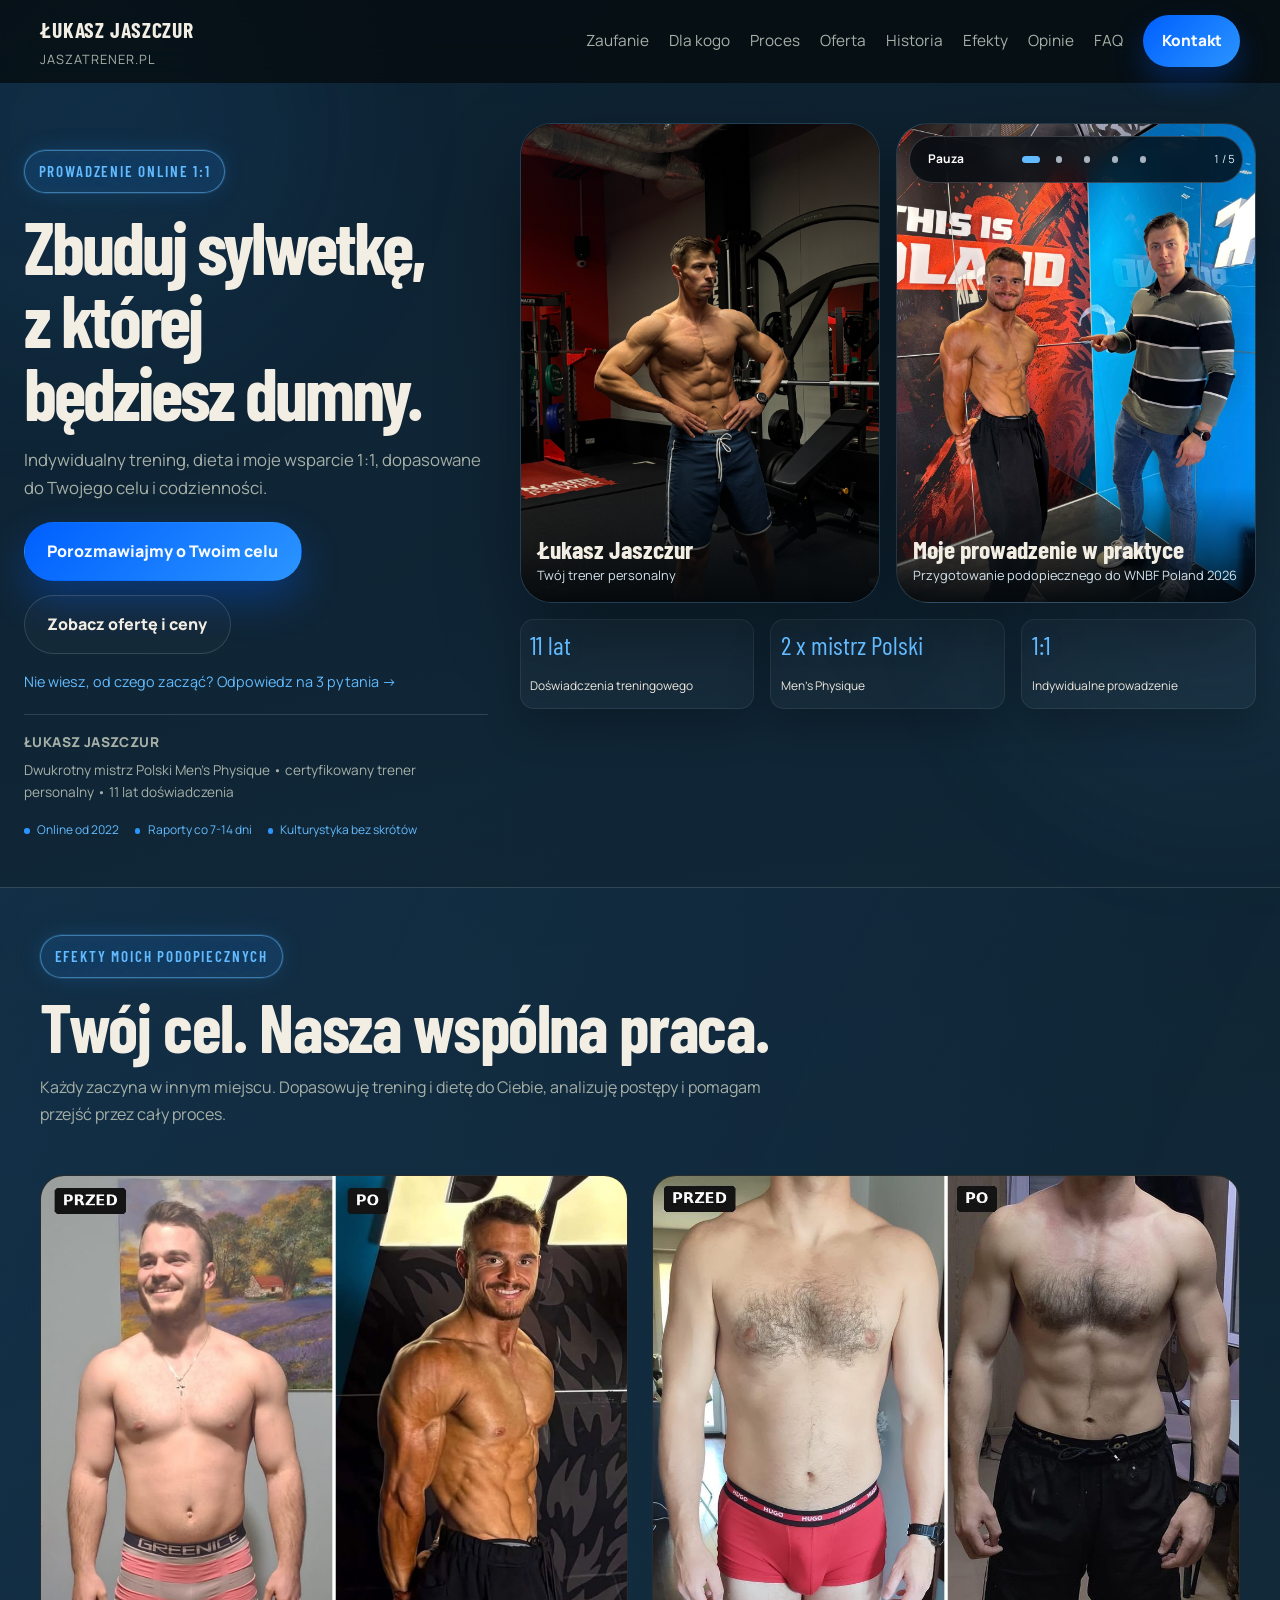
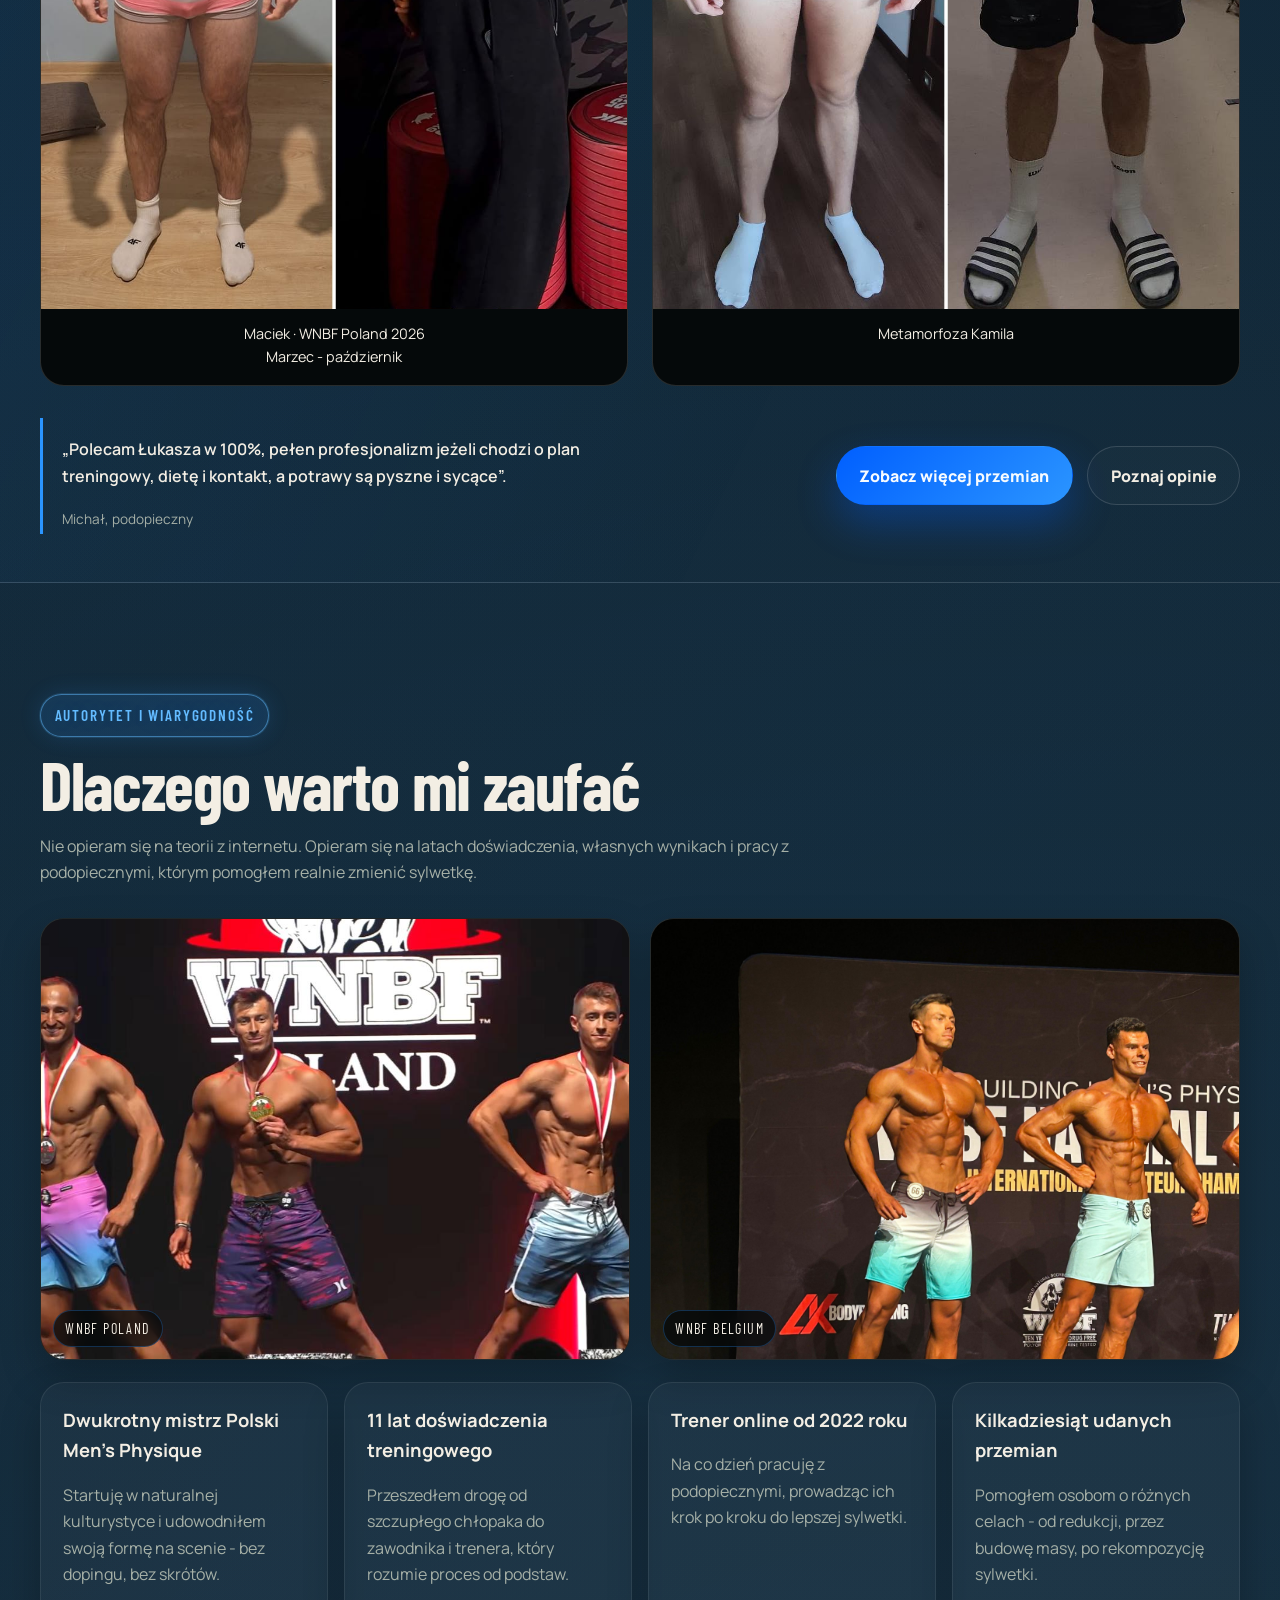
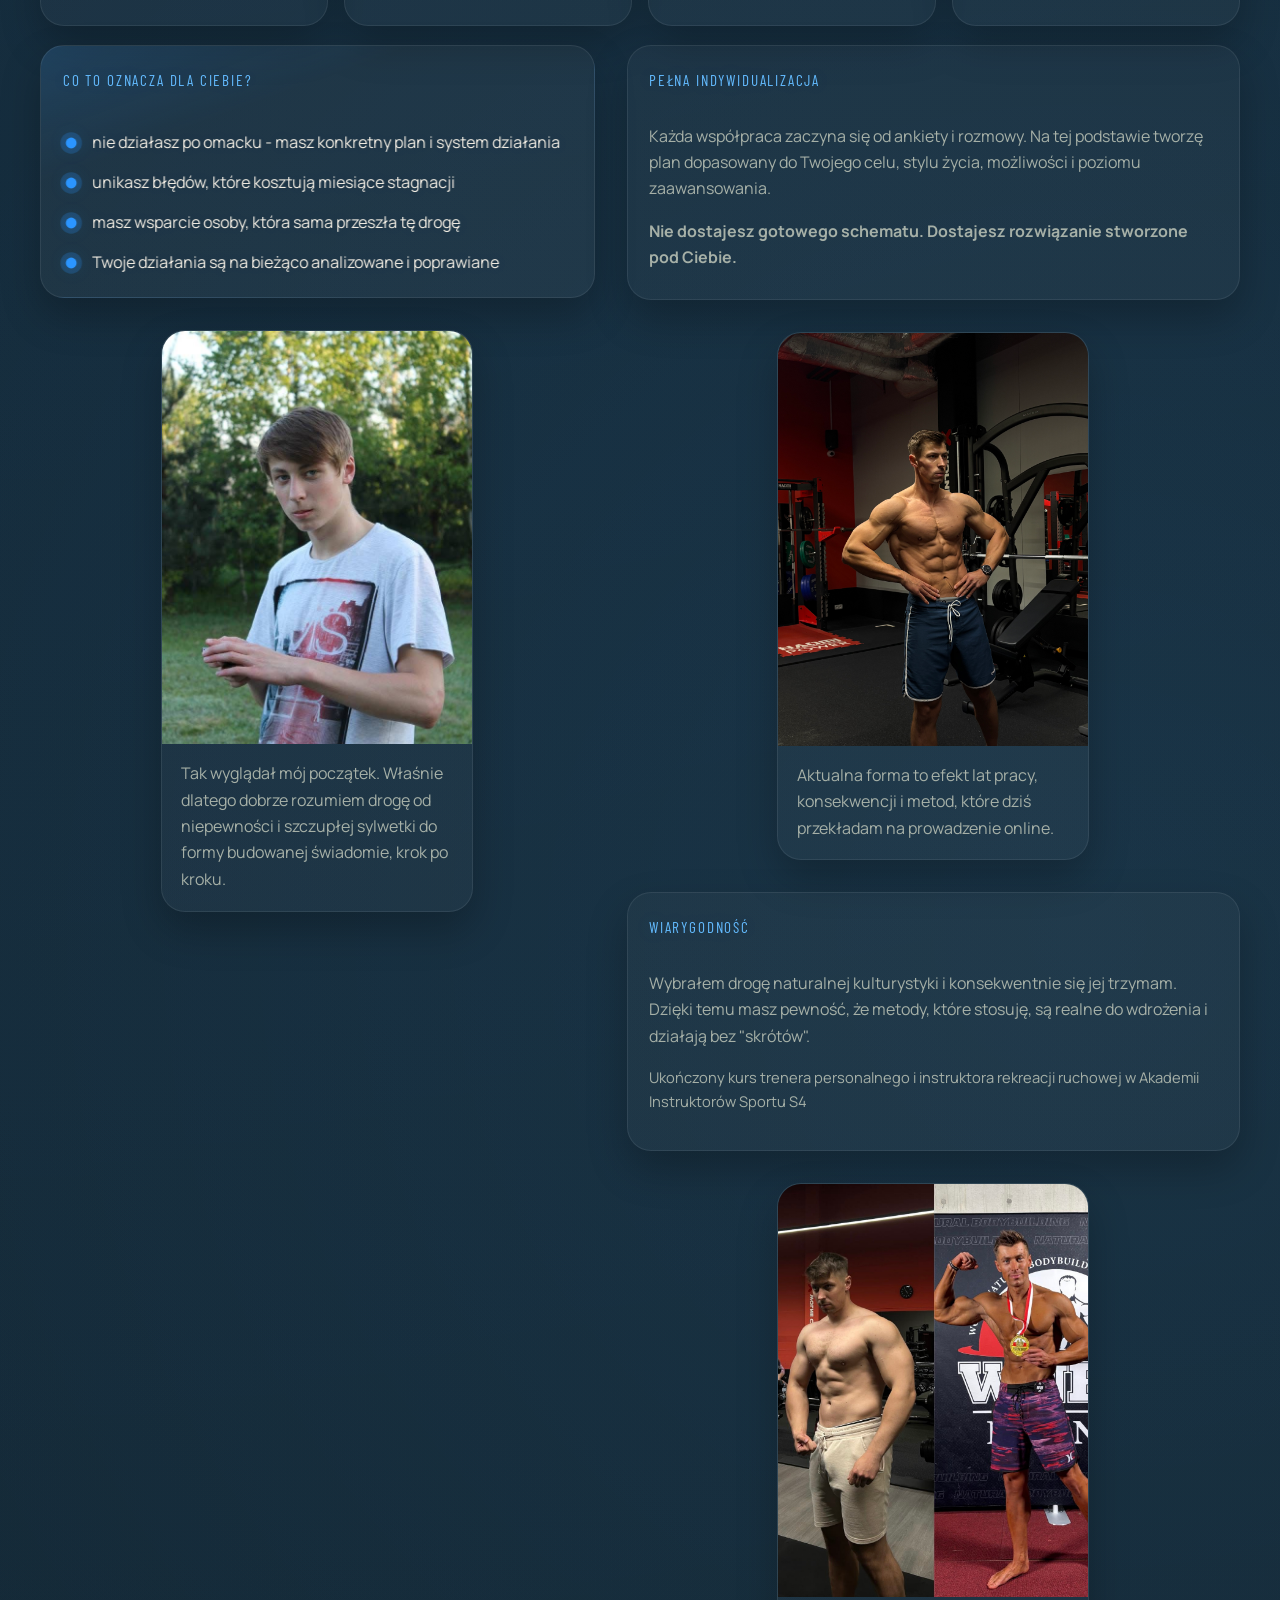
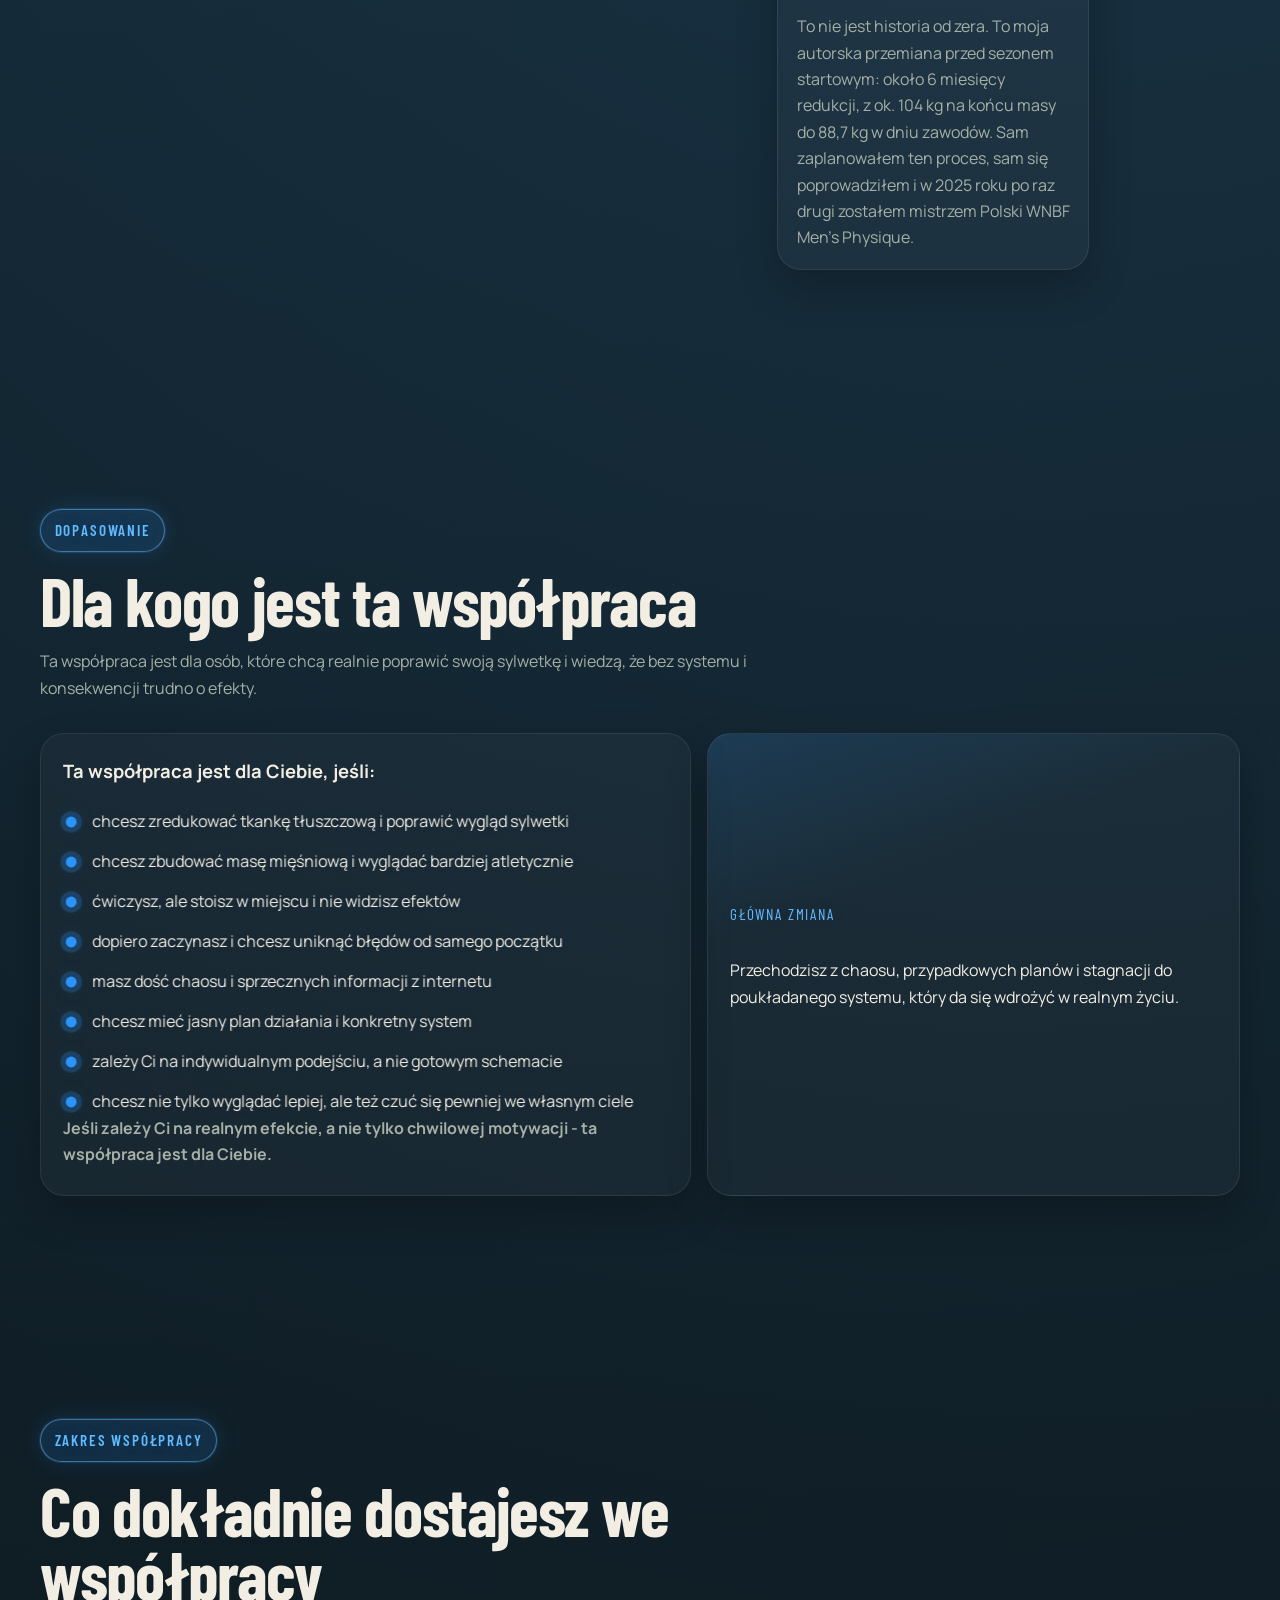
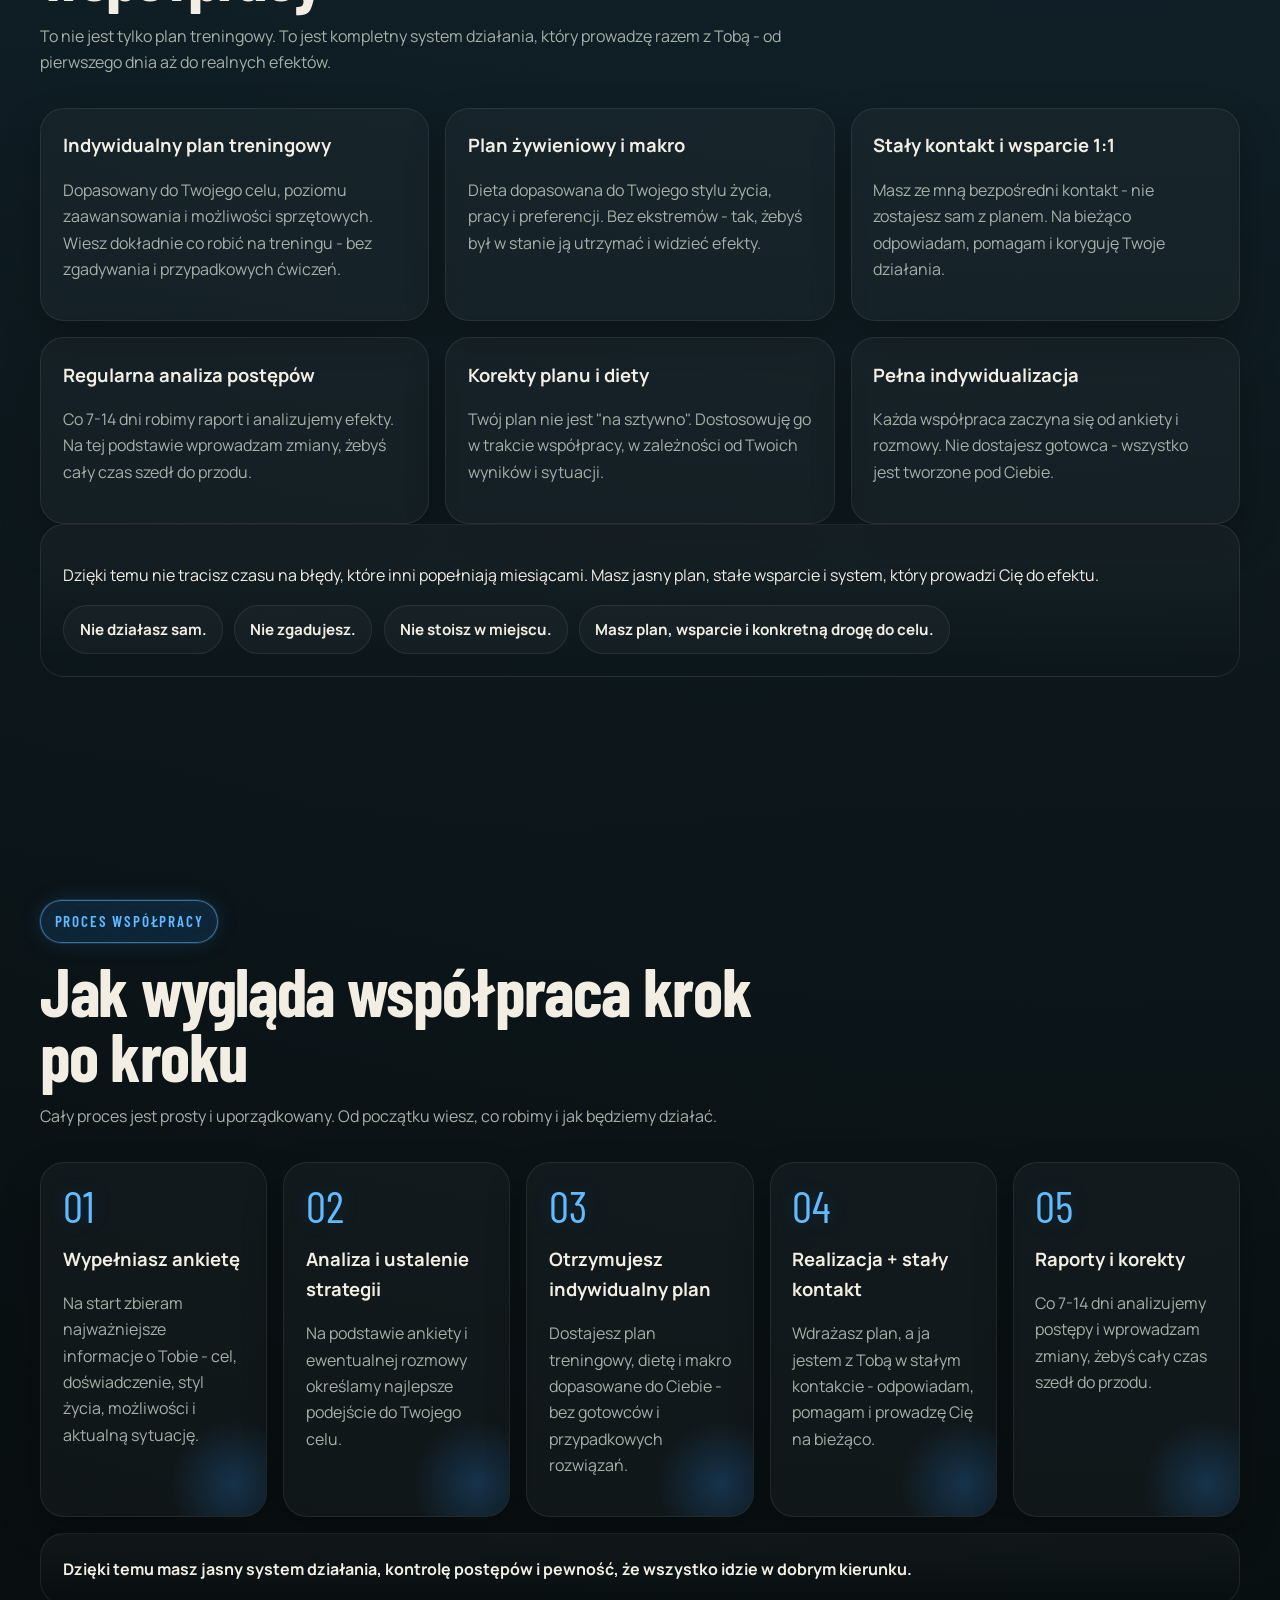
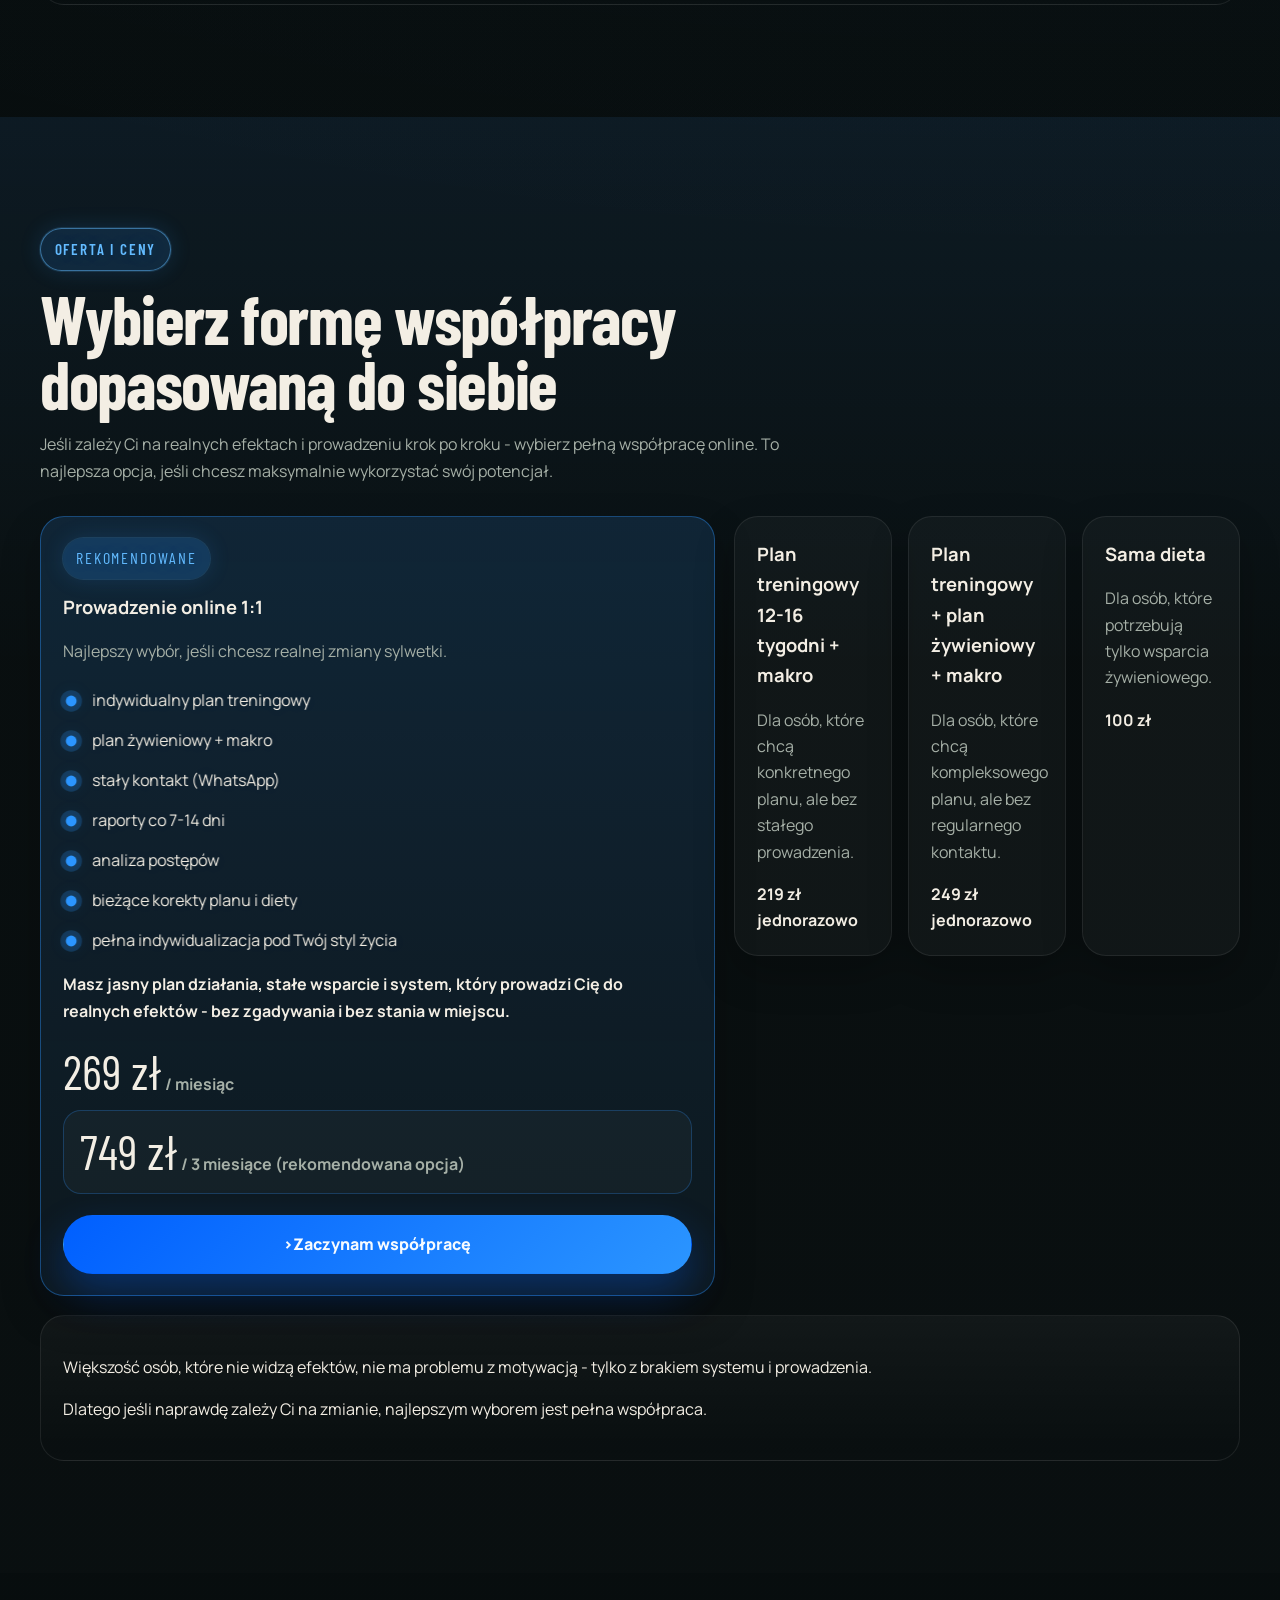
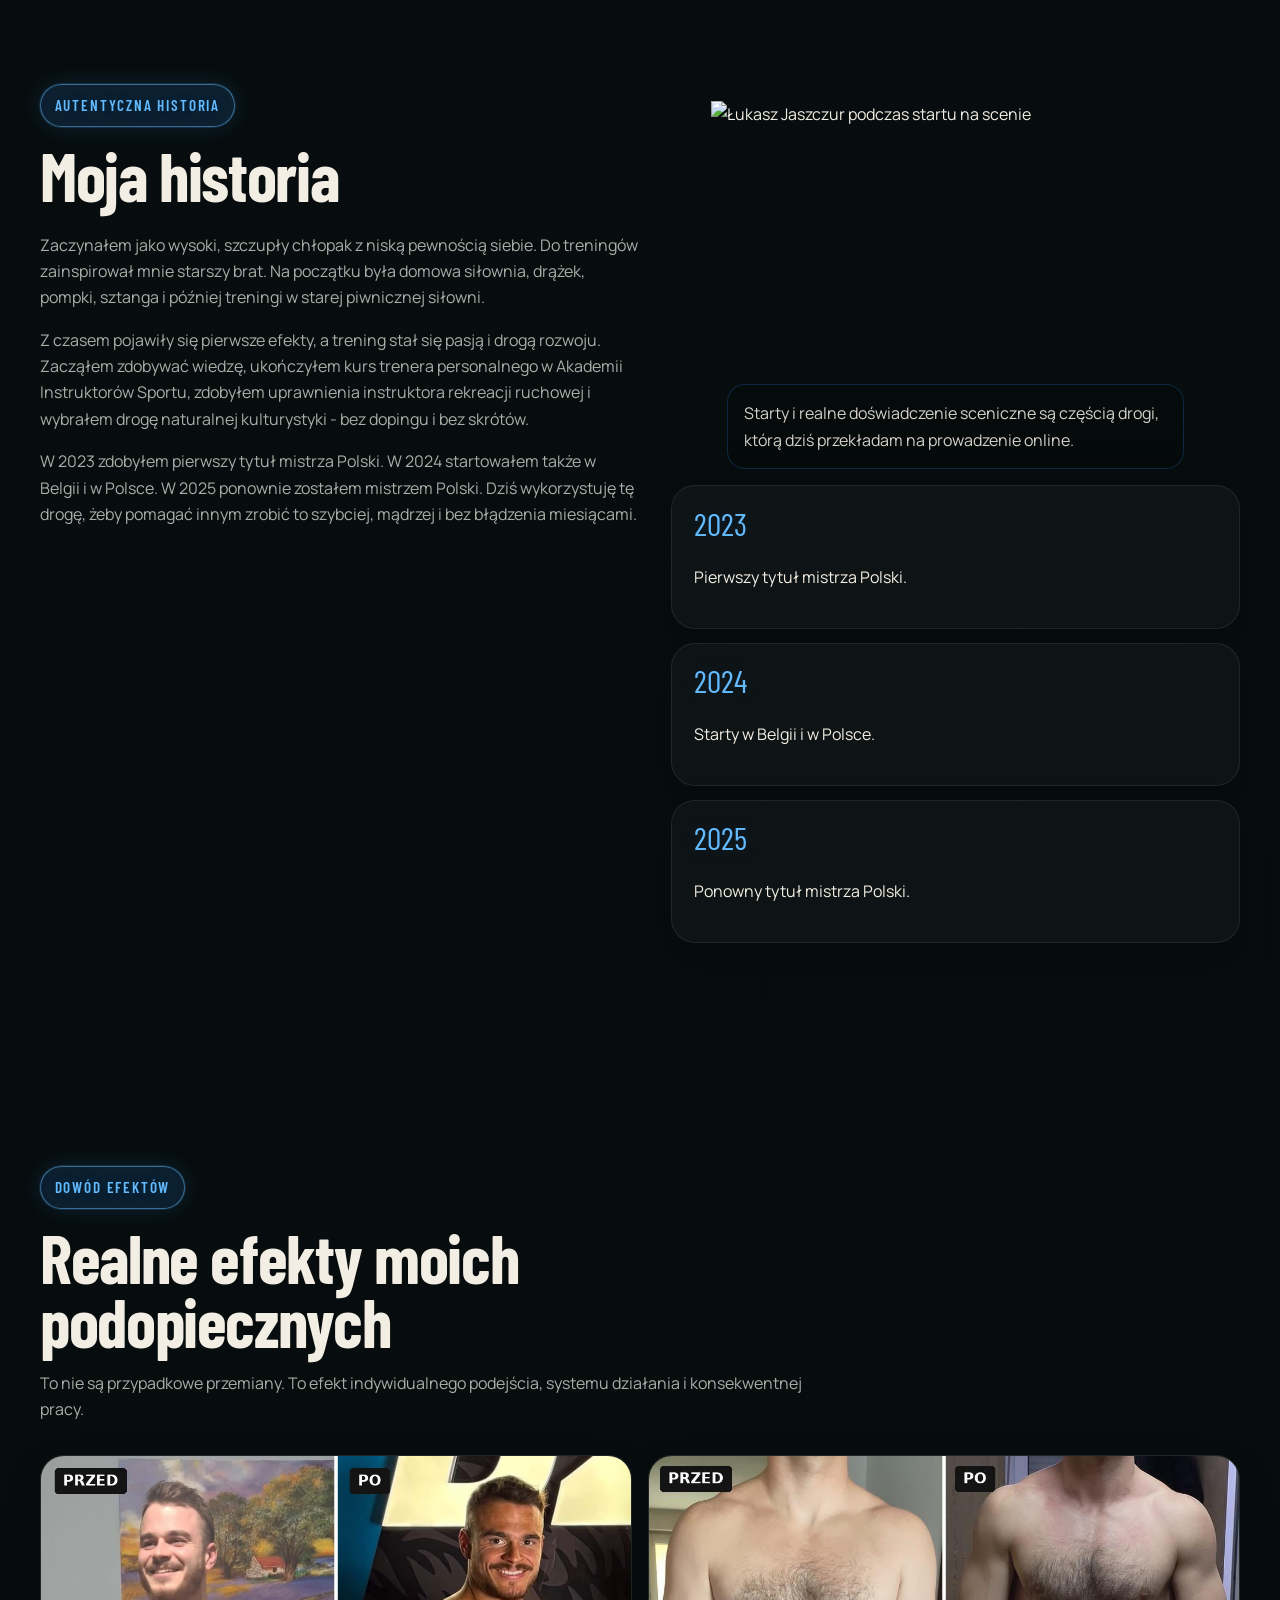
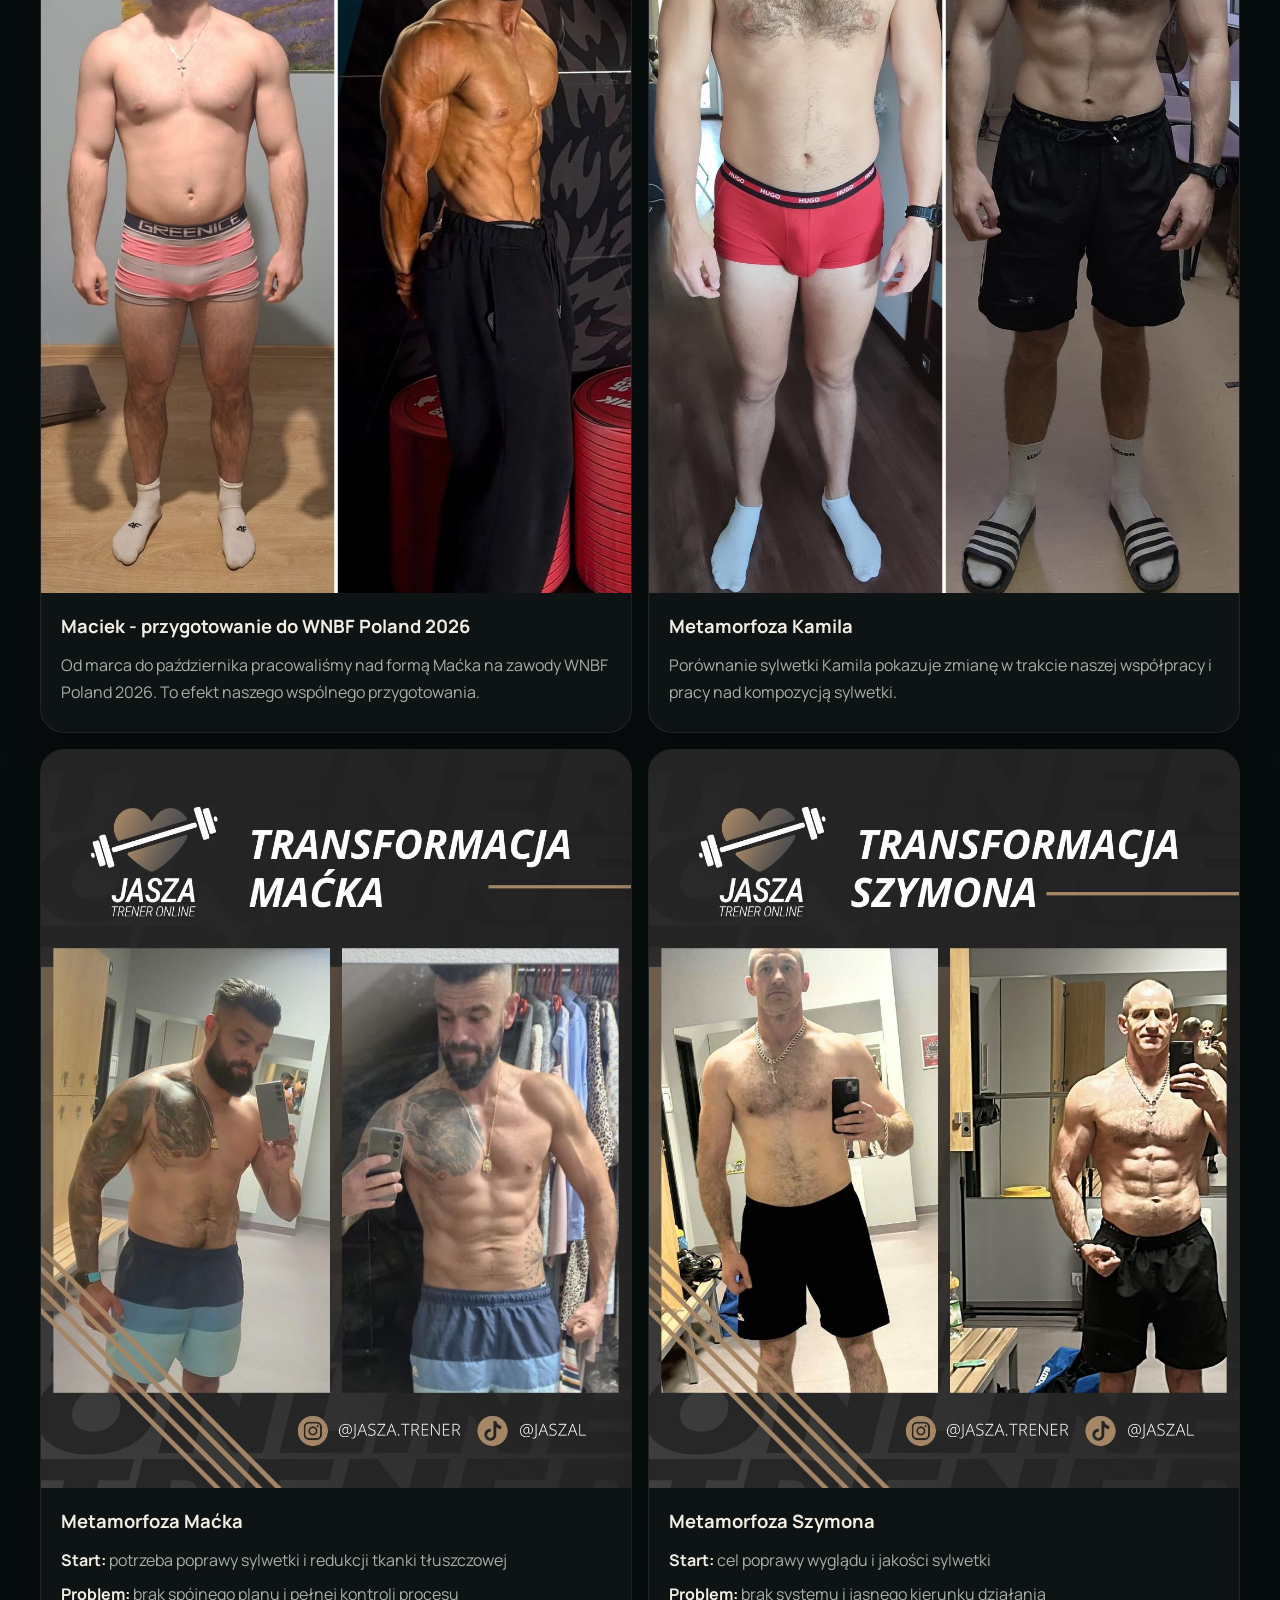
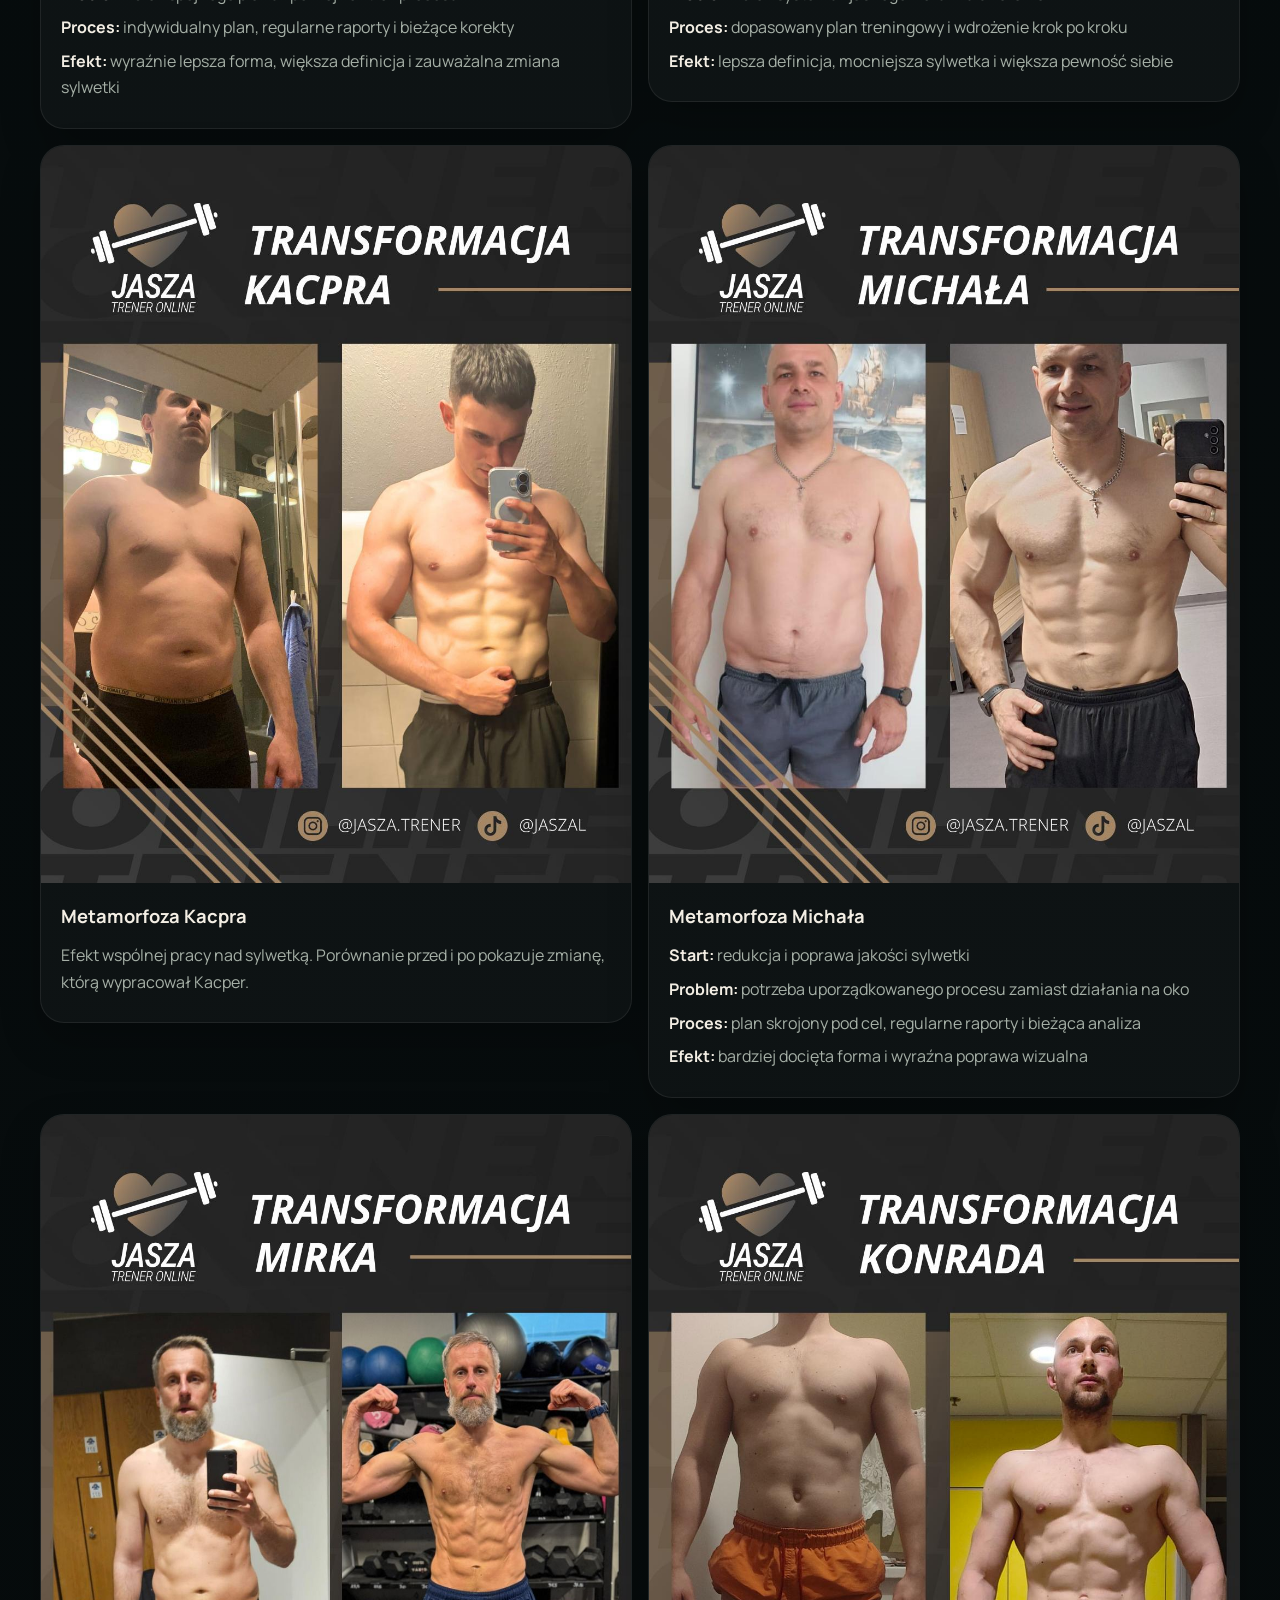
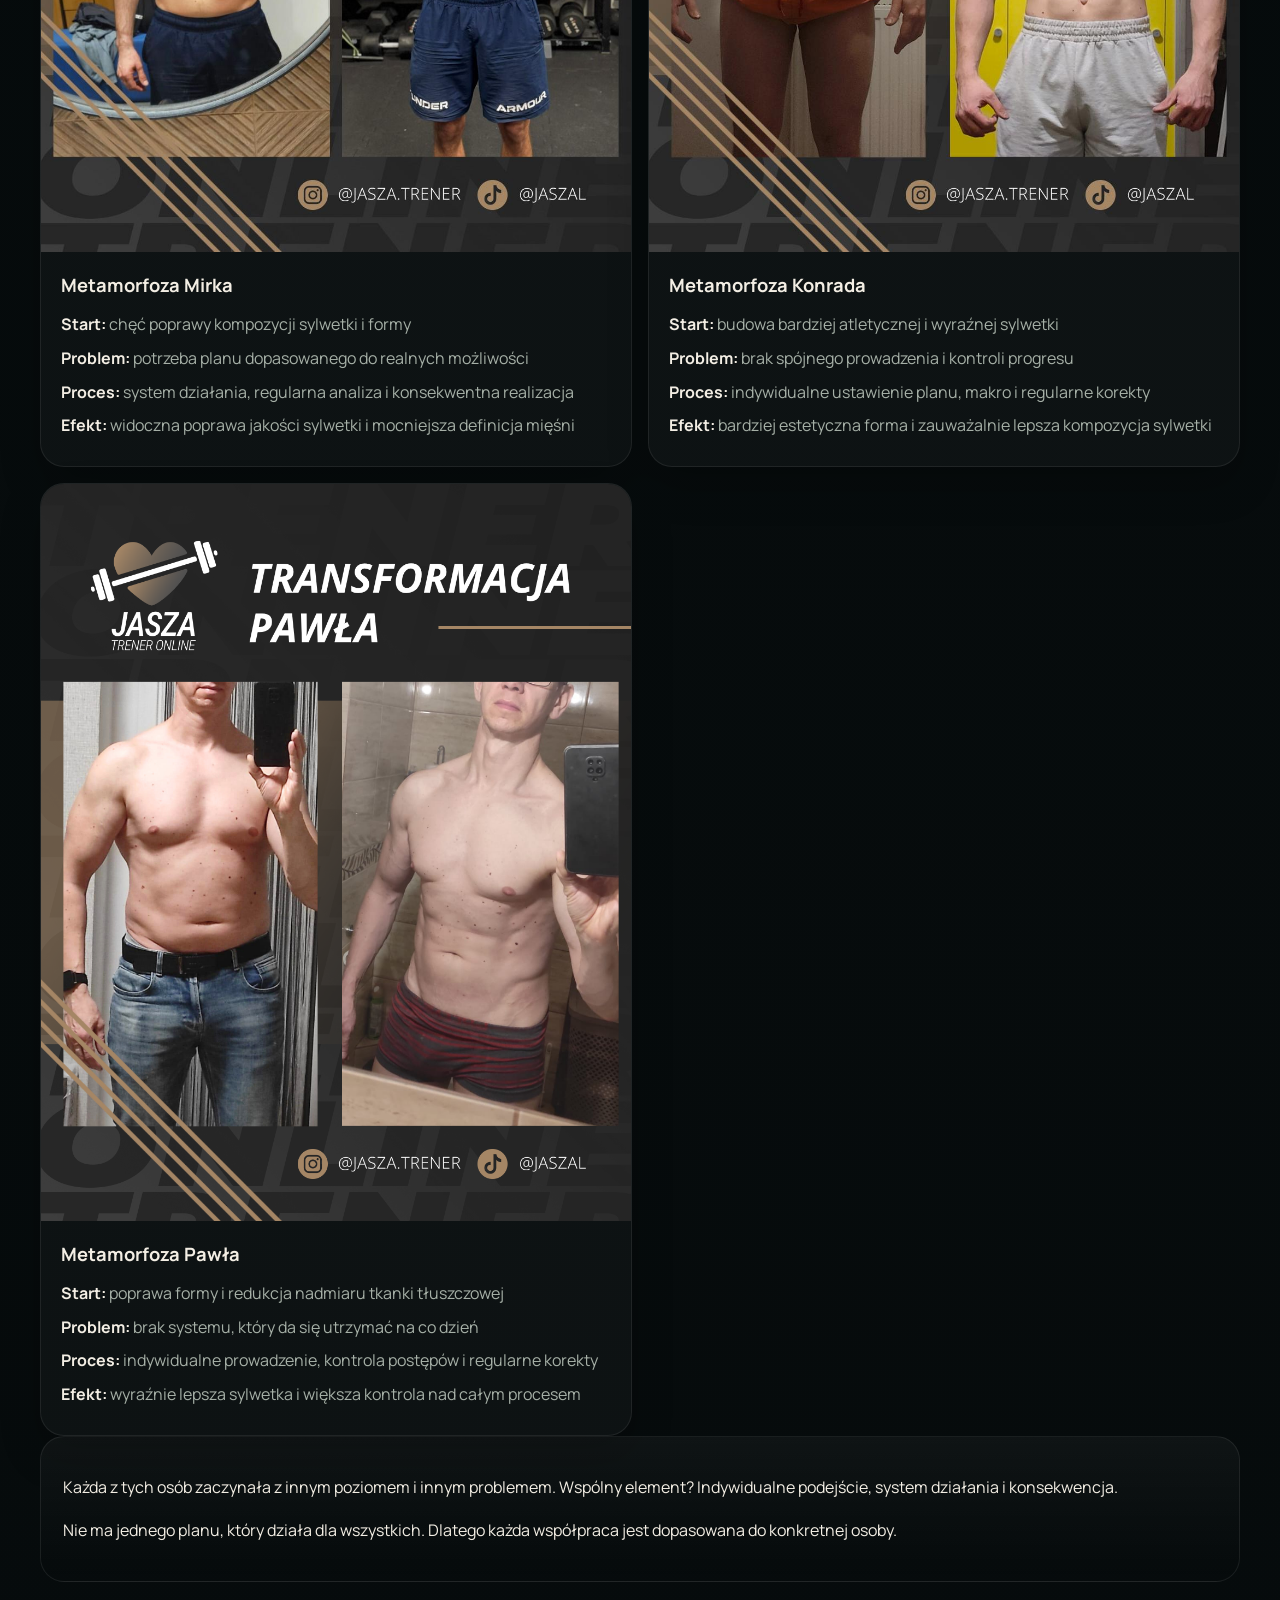
==== index.html @ efb72e50 "poprawa widoczności sekcji strony, odświeżenie i dodanie nowych funkcji" ====
<!DOCTYPE html>
<html lang="pl">
  <head>
    <meta charset="UTF-8" />
    <meta name="viewport" content="width=device-width, initial-scale=1.0" />
    <meta
      name="description"
      content="Oferta trenera personalnego online, który pomoże Ci zbudować sylwetkę, z której będziesz dumny - zdrowo, świadomie i z indywidualnym planem działania."
    />
    <meta property="og:type" content="website" />
    <meta
      property="og:title"
      content="Łukasz Jaszczur | Trener personalny online"
    />
    <meta
      property="og:description"
      content="Oferta trenera personalnego online, który pomoże Ci zbudować sylwetkę, z której będziesz dumny - zdrowo, świadomie i z indywidualnym planem działania."
    />
    <meta name="twitter:card" content="summary" />
    <meta
      name="twitter:title"
      content="Łukasz Jaszczur | Trener personalny online"
    />
    <meta
      name="twitter:description"
      content="Oferta trenera personalnego online, który pomoże Ci zbudować sylwetkę, z której będziesz dumny - zdrowo, świadomie i z indywidualnym planem działania."
    />
    <meta name="theme-color" content="#0a0f10" />
    <title>Łukasz Jaszczur | Trener personalny online</title>
    <link rel="stylesheet" href="./styles.css" />
  </head>
  <body>
    <a class="skip-link" href="#hero">Przejdź do treści</a>
    <div class="site-glow site-glow--one" aria-hidden="true"></div>
    <div class="site-glow site-glow--two" aria-hidden="true"></div>

    <header class="site-header" id="top">
      <div class="container site-header__inner">
        <a class="brand" href="#hero" aria-label="Przejdź do sekcji głównej">
          <span class="brand__name">Łukasz Jaszczur</span>
          <span class="brand__domain">jaszatrener.pl</span>
        </a>

        <button
          class="nav-toggle"
          type="button"
          aria-expanded="false"
          aria-controls="site-nav"
          aria-label="Otwórz menu"
        >
          <span></span>
          <span></span>
        </button>

        <nav class="site-nav" id="site-nav" aria-label="Nawigacja główna">
          <a href="#zaufanie">Zaufanie</a>
          <a href="#dla-kogo">Dla kogo</a>
          <a href="#jak-to-dziala">Proces</a>
          <a href="#oferta">Oferta</a>
          <a href="#historia">Historia</a>
          <a href="#metamorfozy">Efekty</a>
          <a href="#opinie">Opinie</a>
          <a href="#faq">FAQ</a>
          <a class="site-nav__cta" href="#kontakt">Kontakt</a>
        </nav>
      </div>
    </header>

    <main>
      <section class="hero section" id="hero">
        <div class="container hero__grid">
          <div class="hero__content" data-reveal>
            <span class="section-tag">Prowadzenie online 1:1</span>

            <h1>
              Zbuduj sylwetkę, z której będziesz dumny.
            </h1>
            <p class="hero__lead">
              Indywidualny trening, dieta i moje wsparcie 1:1, dopasowane do
              Twojego celu i codzienności.
            </p>

            <div class="button-row hero__actions">
              <a class="button button--primary" href="#kontakt-kanaly" data-contact-open
                >Porozmawiajmy o Twoim celu</a
              >
              <a class="button button--ghost" href="#oferta">Zobacz ofertę i ceny</a>
            </div>

            <button class="hero__match-link" type="button" data-coaching-open hidden>
              Nie wiesz, od czego zacząć? Odpowiedz na 3 pytania &rarr;
            </button>

            <div class="hero__authority hero__authority--desktop">
              <p class="hero__authority-name">Łukasz Jaszczur</p>
              <p>
                Dwukrotny mistrz Polski Men's Physique • certyfikowany trener
                personalny • 11 lat doświadczenia
              </p>
            </div>
            <ul class="hero__service-notes" aria-label="Najważniejsze informacje o prowadzeniu">
              <li>Online od 2022</li>
              <li>Raporty co 7-14 dni</li>
              <li>Kulturystyka bez skrótów</li>
            </ul>
          </div>

          <div class="hero__visual">
            <div class="hero__photos">
              <figure class="hero-portrait" data-reveal>
                <img class="hero-portrait__image" src="./assets/hero-secondary.jpeg" alt="Łukasz Jaszczur - trener personalny prezentuje swoją formę na siłowni" width="4284" height="5712" fetchpriority="high" />
                <figcaption class="hero-photo__caption">
                  <strong>Łukasz Jaszczur</strong>
                  <span>Twój trener personalny</span>
                </figcaption>
              </figure>
              <figure class="hero-shot hero-carousel" data-reveal role="region" aria-roledescription="karuzela" aria-label="Moje prowadzenie w praktyce">
                <div class="hero-carousel__slide is-active" data-hero-slide role="group" aria-roledescription="slajd" aria-label="1 z 5">
                  <div class="hero-shot__frame">
                    <img class="hero-shot__image" src="./assets/trener-z-podopiecznym-zawody.png" alt="Łukasz Jaszczur prezentuje efekty prowadzenia Maćka podczas WNBF Poland 2026" width="1200" height="1600" />
                  </div>
                  <div class="hero-photo__caption">
                    <strong>Moje prowadzenie w praktyce</strong>
                    <span>Przygotowanie podopiecznego do WNBF Poland 2026</span>
                  </div>
                </div>
                <div class="hero-carousel__slide hero-carousel__slide--comparison" data-hero-slide role="group" aria-roledescription="slajd" aria-label="2 z 5" aria-hidden="true">
                  <div class="hero-shot__frame">
                    <img class="hero-shot__image" data-hero-src="./assets/transformacja-kamil.png" alt="Przemiana Kamila - porównanie sylwetki przed i po współpracy, bez widocznej twarzy" width="1080" height="1350" />
                  </div>
                  <div class="hero-photo__caption">
                    <strong>Forma dopasowana do życia</strong>
                    <span>Pracujesz lub studiujesz? Dopasuję plan do Twojego czasu.</span>
                  </div>
                </div>
                <div class="hero-carousel__slide hero-carousel__slide--comparison" data-hero-slide role="group" aria-roledescription="slajd" aria-label="3 z 5" aria-hidden="true">
                  <div class="hero-shot__frame">
                    <img class="hero-shot__image" data-hero-src="./assets/transformacja-michal.jpeg" alt="Przemiana Michała - efekty pracy nad redukcją i sylwetką" width="1080" height="1350" />
                  </div>
                  <div class="hero-photo__caption">
                    <strong>Schudnij z konkretnym planem</strong>
                    <span>Pomagam zredukować tkankę tłuszczową i uporządkować nawyki.</span>
                  </div>
                </div>
                <div class="hero-carousel__slide hero-carousel__slide--comparison" data-hero-slide role="group" aria-roledescription="slajd" aria-label="4 z 5" aria-hidden="true">
                  <div class="hero-shot__frame">
                    <img class="hero-shot__image" data-hero-src="./assets/transformacja-konrad.jpeg" alt="Przemiana Konrada - praca nad bardziej atletyczną sylwetką" width="1080" height="1350" />
                  </div>
                  <div class="hero-photo__caption">
                    <strong>Buduj mięśnie świadomie</strong>
                    <span>Trening i odżywianie dopasowane do celu, poziomu i możliwości.</span>
                  </div>
                </div>
                <div class="hero-carousel__slide hero-carousel__slide--comparison" data-hero-slide role="group" aria-roledescription="slajd" aria-label="5 z 5" aria-hidden="true">
                  <div class="hero-shot__frame">
                    <img class="hero-shot__image" data-hero-src="./assets/transformacja-szymon.jpeg" alt="Przemiana Szymona - efekty konsekwentnej pracy z dopasowanym planem" width="1080" height="1350" />
                  </div>
                  <div class="hero-photo__caption">
                    <strong>Nawyki, które zostają z Tobą</strong>
                    <span>Regularność, jasny kierunek i wsparcie zamiast działania na ślepo.</span>
                  </div>
                </div>
                <figcaption class="sr-only">Różne cele podopiecznych, indywidualne prowadzenie i realne efekty.</figcaption>
                <div class="hero-carousel__controls" hidden>
                  <button class="hero-carousel__pause" type="button" data-hero-pause aria-label="Zatrzymaj automatyczną zmianę zdjęć" aria-pressed="false">Pauza</button>
                  <div class="hero-carousel__dots" role="group" aria-label="Wybierz zdjęcie podopiecznego">
                    <button type="button" data-hero-select="0" aria-label="Pokaż zdjęcie 1: przygotowanie do zawodów" aria-pressed="true"></button>
                    <button type="button" data-hero-select="1" aria-label="Pokaż zdjęcie 2: forma dopasowana do życia" aria-pressed="false"></button>
                    <button type="button" data-hero-select="2" aria-label="Pokaż zdjęcie 3: redukcja z planem" aria-pressed="false"></button>
                    <button type="button" data-hero-select="3" aria-label="Pokaż zdjęcie 4: budowanie mięśni" aria-pressed="false"></button>
                    <button type="button" data-hero-select="4" aria-label="Pokaż zdjęcie 5: zdrowe nawyki" aria-pressed="false"></button>
                  </div>
                  <span class="hero-carousel__counter" data-hero-counter aria-live="off">1 / 5</span>
                </div>
              </figure>
            </div>

            <div class="hero-metrics">
              <article class="metric-card">
                <span class="metric-card__value">11 lat</span>
                <p>Doświadczenia treningowego</p>
              </article>
              <article class="metric-card">
                <span class="metric-card__value">2 x mistrz Polski</span>
                <p>Men's Physique</p>
              </article>
              <article class="metric-card">
                <span class="metric-card__value">1:1</span>
                <p>Indywidualne prowadzenie</p>
              </article>
            </div>
          </div>
        </div>
      </section>

      <section class="section early-proof" id="pierwsze-efekty">
        <div class="container early-proof__grid">
          <div class="section-heading early-proof__heading" data-reveal>
            <span class="section-tag">Efekty moich podopiecznych</span>
            <h2>Twój cel. Nasza wspólna praca.</h2>
            <p>Każdy zaczyna w innym miejscu. Dopasowuję trening i dietę do Ciebie, analizuję postępy i pomagam przejść przez cały proces.</p>
          </div>
          <div class="early-proof__comparisons" data-reveal>
            <figure class="early-proof__photo">
              <img src="./assets/transformacja-podopieczny-zawody.png" alt="Transformacja Maćka - przygotowanie do zawodów WNBF Poland 2026, marzec - październik" loading="lazy" width="1080" height="1350" />
              <figcaption>Maciek · WNBF Poland 2026<br />Marzec - październik</figcaption>
            </figure>
            <figure class="early-proof__photo">
              <img src="./assets/transformacja-kamil.png" alt="Metamorfoza Kamila - pełne porównanie sylwetki przed i po współpracy" loading="lazy" width="1080" height="1350" />
              <figcaption>Metamorfoza Kamila</figcaption>
            </figure>
          </div>
          <div class="early-proof__footer" data-reveal>
            <blockquote>
              <p>„Polecam Łukasza w 100%, pełen profesjonalizm jeżeli chodzi o plan treningowy, dietę i kontakt, a potrawy są pyszne i sycące”.</p>
              <cite>Michał, podopieczny</cite>
            </blockquote>
            <div class="button-row">
              <a class="button button--primary" href="#metamorfozy">Zobacz więcej przemian</a>
              <a class="button button--ghost" href="#opinie">Poznaj opinie</a>
            </div>
          </div>
        </div>
      </section>

      <section class="section" id="zaufanie">
        <div class="container">
          <div class="section-heading" data-reveal>
            <span class="section-tag">Autorytet i wiarygodność</span>
            <h2>Dlaczego warto mi zaufać</h2>
            <p>
              Nie opieram się na teorii z internetu. Opieram się na latach
              doświadczenia, własnych wynikach i pracy z podopiecznymi, którym
              pomogłem realnie zmienić sylwetkę.
            </p>
          </div>

          <div class="hero-glimpse" role="group" aria-label="Zdjęcia z zawodów Łukasza Jaszczura">
            <figure class="hero-glimpse__photo hero-glimpse__photo--wide">
              <img class="hero-glimpse__image hero-glimpse__image--wide" src="./assets/hero-wnbf-podium.jpeg" alt="Łukasz Jaszczur na podium WNBF z medalem" loading="lazy" width="1600" height="738" />
              <span class="hero-glimpse__badge">WNBF Poland</span>
            </figure>
            <figure class="hero-glimpse__photo hero-glimpse__photo--portrait">
              <img class="hero-glimpse__image hero-glimpse__image--portrait" src="./assets/hero-wnbf-belgia.jpeg" alt="Łukasz Jaszczur podczas zawodów WNBF Belgium" loading="lazy" width="3024" height="4032" />
              <span class="hero-glimpse__badge">WNBF Belgium</span>
            </figure>
          </div>

          <div class="proof-grid">
            <article class="info-card" data-reveal>
              <h3>Dwukrotny mistrz Polski Men's Physique</h3>
              <p>
                Startuję w naturalnej kulturystyce i udowodniłem swoją formę na
                scenie - bez dopingu, bez skrótów.
              </p>
            </article>

            <article class="info-card" data-reveal>
              <h3>11 lat doświadczenia treningowego</h3>
              <p>
                Przeszedłem drogę od szczupłego chłopaka do zawodnika i
                trenera, który rozumie proces od podstaw.
              </p>
            </article>

            <article class="info-card" data-reveal>
              <h3>Trener online od 2022 roku</h3>
              <p>
                Na co dzień pracuję z podopiecznymi, prowadząc ich krok po kroku
                do lepszej sylwetki.
              </p>
            </article>

            <article class="info-card" data-reveal>
              <h3>Kilkadziesiąt udanych przemian</h3>
              <p>
                Pomogłem osobom o różnych celach - od redukcji, przez budowę
                masy, po rekompozycję sylwetki.
              </p>
            </article>
          </div>

          <div class="split-panel split-panel--trust">
            <div class="split-panel__main">
              <article
                class="panel-card panel-card--light trust-block trust-block--benefits"
                data-reveal
              >
                <span class="panel-card__tag">Co to oznacza dla Ciebie?</span>
                <ul class="check-list">
                  <li>nie działasz po omacku - masz konkretny plan i system działania</li>
                  <li>unikasz błędów, które kosztują miesiące stagnacji</li>
                  <li>masz wsparcie osoby, która sama przeszła tę drogę</li>
                  <li>Twoje działania są na bieżąco analizowane i poprawiane</li>
                </ul>
              </article>

              <figure
                class="photo-card photo-card--journey-start trust-photo trust-photo--before"
                data-reveal
              >
                <img
                  class="photo-card__image"
                  src="./assets/poczatek-drogi.jpeg"
                  alt="Łukasz Jaszczur na początku swojej drogi treningowej"
                />
                <figcaption class="photo-card__caption">
                  Tak wyglądał mój początek. Właśnie dlatego dobrze rozumiem
                  drogę od niepewności i szczupłej sylwetki do formy budowanej
                  świadomie, krok po kroku.
                </figcaption>
              </figure>
            </div>

            <div class="stacked-cards">
              <article class="panel-card trust-block trust-block--custom" data-reveal>
                <span class="panel-card__tag">Pełna indywidualizacja</span>
                <p>
                  Każda współpraca zaczyna się od ankiety i rozmowy. Na tej
                  podstawie tworzę plan dopasowany do Twojego celu, stylu życia,
                  możliwości i poziomu zaawansowania.
                </p>
                <p class="panel-card__strong">
                  Nie dostajesz gotowego schematu. Dostajesz rozwiązanie
                  stworzone pod Ciebie.
                </p>
              </article>

              <figure
                class="photo-card photo-card--journey-current trust-photo trust-photo--after"
                data-reveal
              >
                <img
                  class="photo-card__image"
                  src="./assets/hero-secondary.jpeg"
                  alt="Łukasz Jaszczur - aktualna forma na siłowni"
                />
                <figcaption class="photo-card__caption">
                  Aktualna forma to efekt lat pracy, konsekwencji i metod,
                  które dziś przekładam na prowadzenie online.
                </figcaption>
              </figure>

              <article
                class="panel-card trust-block trust-block--credibility"
                data-reveal
              >
                <span class="panel-card__tag">Wiarygodność</span>
                <p>
                  Wybrałem drogę naturalnej kulturystyki i konsekwentnie się jej
                  trzymam. Dzięki temu masz pewność, że metody, które stosuję,
                  są realne do wdrożenia i działają bez "skrótów".
                </p>
                <p class="panel-card__meta">
                  Ukończony kurs trenera personalnego i instruktora rekreacji
                  ruchowej w Akademii Instruktorów Sportu S4
                </p>
              </article>

              <figure
                class="photo-card photo-card--transformation photo-card--journey-transformation trust-photo trust-photo--current"
                data-reveal
              >
                <img
                  class="photo-card__image"
                  src="./assets/lukasz-transformation.jpeg"
                  alt="Autorska transformacja Łukasza Jaszczura przed zawodami WNBF Men's Physique 2025"
                />
                <figcaption class="photo-card__caption">
                  To nie jest historia od zera. To moja autorska przemiana
                  przed sezonem startowym: około 6 miesięcy redukcji, z ok.
                  104 kg na końcu masy do 88,7 kg w dniu zawodów. Sam
                  zaplanowałem ten proces, sam się poprowadziłem i w 2025 roku
                  po raz drugi zostałem mistrzem Polski WNBF Men's Physique.
                </figcaption>
              </figure>
            </div>
          </div>
        </div>
      </section>

      <section class="section" id="dla-kogo">
        <div class="container">
          <div class="section-heading" data-reveal>
            <span class="section-tag">Dopasowanie</span>
            <h2>Dla kogo jest ta współpraca</h2>
            <p>
              Ta współpraca jest dla osób, które chcą realnie poprawić swoją
              sylwetkę i wiedzą, że bez systemu i konsekwencji trudno o efekty.
            </p>
          </div>

          <div class="fit-grid fit-grid--good">
            <article class="fit-card" data-reveal>
              <h3>Ta współpraca jest dla Ciebie, jeśli:</h3>
              <ul class="check-list">
                <li>chcesz zredukować tkankę tłuszczową i poprawić wygląd sylwetki</li>
                <li>chcesz zbudować masę mięśniową i wyglądać bardziej atletycznie</li>
                <li>ćwiczysz, ale stoisz w miejscu i nie widzisz efektów</li>
                <li>dopiero zaczynasz i chcesz uniknąć błędów od samego początku</li>
                <li>masz dość chaosu i sprzecznych informacji z internetu</li>
                <li>chcesz mieć jasny plan działania i konkretny system</li>
                <li>zależy Ci na indywidualnym podejściu, a nie gotowym schemacie</li>
                <li>
                  chcesz nie tylko wyglądać lepiej, ale też czuć się pewniej we
                  własnym ciele
                </li>
              </ul>
              <p class="fit-card__summary">
                Jeśli zależy Ci na realnym efekcie, a nie tylko chwilowej
                motywacji - ta współpraca jest dla Ciebie.
              </p>
            </article>

            <article class="audience-highlight" data-reveal>
              <span class="audience-highlight__label">Główna zmiana</span>
              <p>
                Przechodzisz z chaosu, przypadkowych planów i stagnacji do
                poukładanego systemu, który da się wdrożyć w realnym życiu.
              </p>
            </article>
          </div>
        </div>
      </section>

      <section class="section" id="co-dostajesz">
        <div class="container">
          <div class="section-heading" data-reveal>
            <span class="section-tag">Zakres współpracy</span>
            <h2>Co dokładnie dostajesz we współpracy</h2>
            <p>
              To nie jest tylko plan treningowy. To jest kompletny system
              działania, który prowadzę razem z Tobą - od pierwszego dnia aż do
              realnych efektów.
            </p>
          </div>

          <div class="feature-grid">
            <article class="feature-card" data-reveal>
              <h3>Indywidualny plan treningowy</h3>
              <p>
                Dopasowany do Twojego celu, poziomu zaawansowania i możliwości
                sprzętowych. Wiesz dokładnie co robić na treningu - bez
                zgadywania i przypadkowych ćwiczeń.
              </p>
            </article>

            <article class="feature-card" data-reveal>
              <h3>Plan żywieniowy i makro</h3>
              <p>
                Dieta dopasowana do Twojego stylu życia, pracy i preferencji.
                Bez ekstremów - tak, żebyś był w stanie ją utrzymać i widzieć
                efekty.
              </p>
            </article>

            <article class="feature-card" data-reveal>
              <h3>Stały kontakt i wsparcie 1:1</h3>
              <p>
                Masz ze mną bezpośredni kontakt - nie zostajesz sam z planem.
                Na bieżąco odpowiadam, pomagam i koryguję Twoje działania.
              </p>
            </article>

            <article class="feature-card" data-reveal>
              <h3>Regularna analiza postępów</h3>
              <p>
                Co 7-14 dni robimy raport i analizujemy efekty. Na tej
                podstawie wprowadzam zmiany, żebyś cały czas szedł do przodu.
              </p>
            </article>

            <article class="feature-card" data-reveal>
              <h3>Korekty planu i diety</h3>
              <p>
                Twój plan nie jest "na sztywno". Dostosowuję go w trakcie
                współpracy, w zależności od Twoich wyników i sytuacji.
              </p>
            </article>

            <article class="feature-card" data-reveal>
              <h3>Pełna indywidualizacja</h3>
              <p>
                Każda współpraca zaczyna się od ankiety i rozmowy. Nie
                dostajesz gotowca - wszystko jest tworzone pod Ciebie.
              </p>
            </article>
          </div>

          <div class="impact-block" data-reveal>
            <p>
              Dzięki temu nie tracisz czasu na błędy, które inni popełniają
              miesiącami. Masz jasny plan, stałe wsparcie i system, który
              prowadzi Cię do efektu.
            </p>
            <div class="impact-block__lines">
              <span>Nie działasz sam.</span>
              <span>Nie zgadujesz.</span>
              <span>Nie stoisz w miejscu.</span>
              <span>Masz plan, wsparcie i konkretną drogę do celu.</span>
            </div>
          </div>
        </div>
      </section>

      <section class="section" id="jak-to-dziala">
        <div class="container">
          <div class="section-heading" data-reveal>
            <span class="section-tag">Proces współpracy</span>
            <h2>Jak wygląda współpraca krok po kroku</h2>
            <p>
              Cały proces jest prosty i uporządkowany. Od początku wiesz, co
              robimy i jak będziemy działać.
            </p>
          </div>

          <div class="steps-grid">
            <article class="step-card" data-reveal>
              <span class="step-card__index">01</span>
              <h3>Wypełniasz ankietę</h3>
              <p>
                Na start zbieram najważniejsze informacje o Tobie - cel,
                doświadczenie, styl życia, możliwości i aktualną sytuację.
              </p>
            </article>

            <article class="step-card" data-reveal>
              <span class="step-card__index">02</span>
              <h3>Analiza i ustalenie strategii</h3>
              <p>
                Na podstawie ankiety i ewentualnej rozmowy określamy najlepsze
                podejście do Twojego celu.
              </p>
            </article>

            <article class="step-card" data-reveal>
              <span class="step-card__index">03</span>
              <h3>Otrzymujesz indywidualny plan</h3>
              <p>
                Dostajesz plan treningowy, dietę i makro dopasowane do Ciebie -
                bez gotowców i przypadkowych rozwiązań.
              </p>
            </article>

            <article class="step-card" data-reveal>
              <span class="step-card__index">04</span>
              <h3>Realizacja + stały kontakt</h3>
              <p>
                Wdrażasz plan, a ja jestem z Tobą w stałym kontakcie - odpowiadam,
                pomagam i prowadzę Cię na bieżąco.
              </p>
            </article>

            <article class="step-card" data-reveal>
              <span class="step-card__index">05</span>
              <h3>Raporty i korekty</h3>
              <p>
                Co 7-14 dni analizujemy postępy i wprowadzam zmiany, żebyś cały
                czas szedł do przodu.
              </p>
            </article>
          </div>

          <div class="process-summary" data-reveal>
            Dzięki temu masz jasny system działania, kontrolę postępów i
            pewność, że wszystko idzie w dobrym kierunku.
          </div>
        </div>
      </section>

      <section class="section section--offer" id="oferta">
        <div class="container">
          <div class="section-heading" data-reveal>
            <span class="section-tag">Oferta i ceny</span>
            <h2>Wybierz formę współpracy dopasowaną do siebie</h2>
            <p>
              Jeśli zależy Ci na realnych efektach i prowadzeniu krok po kroku -
              wybierz pełną współpracę online. To najlepsza opcja, jeśli chcesz
              maksymalnie wykorzystać swój potencjał.
            </p>
          </div>

          <div class="pricing-layout">
            <article class="pricing-card pricing-card--featured" data-reveal>
              <div class="pricing-card__header">
                <span class="pricing-card__badge">Rekomendowane</span>
                <h3>Prowadzenie online 1:1</h3>
                <p>Najlepszy wybór, jeśli chcesz realnej zmiany sylwetki.</p>
              </div>

              <ul class="pricing-list">
                <li>indywidualny plan treningowy</li>
                <li>plan żywieniowy + makro</li>
                <li>stały kontakt (WhatsApp)</li>
                <li>raporty co 7-14 dni</li>
                <li>analiza postępów</li>
                <li>bieżące korekty planu i diety</li>
                <li>pełna indywidualizacja pod Twój styl życia</li>
              </ul>

              <div class="pricing-card__effect">
                Masz jasny plan działania, stałe wsparcie i system, który
                prowadzi Cię do realnych efektów - bez zgadywania i bez stania w
                miejscu.
              </div>

              <div class="pricing-card__prices">
                <div>
                  <span class="pricing-card__price">269 zł</span>
                  <span class="pricing-card__period">/ miesiąc</span>
                </div>
                <div class="pricing-card__price-box">
                  <span class="pricing-card__price">749 zł</span>
                  <span class="pricing-card__period"
                    >/ 3 miesiące (rekomendowana opcja)</span
                  >
                </div>
              </div>

              <a
                class="button button--primary button--full"
                href="#kontakt-kanaly"
                data-contact-open
              >
                >Zaczynam współpracę</a
              >
            </article>

            <div class="pricing-card-group">
              <article class="pricing-card" data-reveal>
                <h3>Plan treningowy 12-16 tygodni + makro</h3>
                <p>
                  Dla osób, które chcą konkretnego planu, ale bez stałego
                  prowadzenia.
                </p>
                <div class="pricing-card__simple-price">219 zł jednorazowo</div>
              </article>

              <article class="pricing-card" data-reveal>
                <h3>Plan treningowy + plan żywieniowy + makro</h3>
                <p>
                  Dla osób, które chcą kompleksowego planu, ale bez regularnego
                  kontaktu.
                </p>
                <div class="pricing-card__simple-price">249 zł jednorazowo</div>
              </article>

              <article class="pricing-card" data-reveal>
                <h3>Sama dieta</h3>
                <p>
                  Dla osób, które potrzebują tylko wsparcia żywieniowego.
                </p>
                <div class="pricing-card__simple-price">100 zł</div>
              </article>
            </div>
          </div>

          <div class="offer-psychology" data-reveal>
            <p>
              Większość osób, które nie widzą efektów, nie ma problemu z
              motywacją - tylko z brakiem systemu i prowadzenia.
            </p>
            <p>
              Dlatego jeśli naprawdę zależy Ci na zmianie, najlepszym wyborem
              jest pełna współpraca.
            </p>
          </div>
        </div>
      </section>
      <section class="section" id="historia">
        <div class="container history-layout">
          <div class="history-content" data-reveal>
            <div class="section-heading section-heading--left">
              <span class="section-tag">Autentyczna historia</span>
              <h2>Moja historia</h2>
            </div>

            <p>
              Zaczynałem jako wysoki, szczupły chłopak z niską pewnością siebie.
              Do treningów zainspirował mnie starszy brat. Na początku była
              domowa siłownia, drążek, pompki, sztanga i później treningi w
              starej piwnicznej siłowni.
            </p>
            <p>
              Z czasem pojawiły się pierwsze efekty, a trening stał się pasją i
              drogą rozwoju. Zacząłem zdobywać wiedzę, ukończyłem kurs trenera
              personalnego w Akademii Instruktorów Sportu, zdobyłem
              uprawnienia instruktora rekreacji ruchowej i wybrałem drogę
              naturalnej kulturystyki - bez dopingu i bez skrótów.
            </p>
            <p>
              W 2023 zdobyłem pierwszy tytuł mistrza Polski. W 2024 startowałem
              także w Belgii i w Polsce. W 2025 ponownie zostałem mistrzem
              Polski. Dziś wykorzystuję tę drogę, żeby pomagać innym zrobić to
              szybciej, mądrzej i bez błądzenia miesiącami.
            </p>
          </div>

          <div class="history-side">
            <figure class="history-media" data-reveal>
              <img
                class="history-media__image"
                src="./assets/history-stage.jpeg"
                alt="Łukasz Jaszczur podczas startu na scenie"
              />
              <figcaption class="history-media__caption">
                Starty i realne doświadczenie sceniczne są częścią drogi, którą
                dziś przekładam na prowadzenie online.
              </figcaption>
            </figure>

            <div class="timeline" data-reveal>
              <article class="timeline__item">
                <span class="timeline__year">2023</span>
                <p>Pierwszy tytuł mistrza Polski.</p>
              </article>
              <article class="timeline__item">
                <span class="timeline__year">2024</span>
                <p>Starty w Belgii i w Polsce.</p>
              </article>
              <article class="timeline__item">
                <span class="timeline__year">2025</span>
                <p>Ponowny tytuł mistrza Polski.</p>
              </article>
            </div>
          </div>
        </div>
      </section>

      <section class="section" id="metamorfozy">
        <div class="container">
          <div class="section-heading" data-reveal>
            <span class="section-tag">Dowód efektów</span>
            <h2>Realne efekty moich podopiecznych</h2>
            <p>
              To nie są przypadkowe przemiany. To efekt indywidualnego
              podejścia, systemu działania i konsekwentnej pracy.
            </p>
          </div>

          <div class="results-grid">
            <article class="result-card" data-reveal>
              <div class="result-card__media">
                <img class="result-card__image" src="./assets/transformacja-podopieczny-zawody.png" alt="Metamorfoza Maćka przed zawodami WNBF Poland 2026 - marzec i październik" loading="lazy" width="1080" height="1350" />
              </div>
              <div class="result-card__body">
                <h3>Maciek - przygotowanie do WNBF Poland 2026</h3>
                <p>Od marca do października pracowaliśmy nad formą Maćka na zawody WNBF Poland 2026. To efekt naszego wspólnego przygotowania.</p>
              </div>
            </article>
            <article class="result-card" data-reveal>
              <div class="result-card__media">
                <img class="result-card__image" src="./assets/transformacja-kamil.png" alt="Metamorfoza Kamila - porównanie sylwetki przed i po współpracy" loading="lazy" width="1080" height="1350" />
              </div>
              <div class="result-card__body">
                <h3>Metamorfoza Kamila</h3>
                <p>Porównanie sylwetki Kamila pokazuje zmianę w trakcie naszej współpracy i pracy nad kompozycją sylwetki.</p>
              </div>
            </article>
            <article class="result-card" data-reveal>
              <div class="result-card__media">
                <img
                  class="result-card__image"
                  src="./assets/transformacja-maciek.jpeg"
                  alt="Metamorfoza Maćka"
                />
              </div>
              <div class="result-card__body">
                <h3>Metamorfoza Maćka</h3>
                <p><strong>Start:</strong> potrzeba poprawy sylwetki i redukcji tkanki tłuszczowej</p>
                <p><strong>Problem:</strong> brak spójnego planu i pełnej kontroli procesu</p>
                <p>
                  <strong>Proces:</strong> indywidualny plan, regularne raporty i bieżące korekty
                </p>
                <p>
                  <strong>Efekt:</strong> wyraźnie lepsza forma, większa definicja i zauważalna zmiana sylwetki
                </p>
              </div>
            </article>

            <article class="result-card" data-reveal>
              <div class="result-card__media">
                <img
                  class="result-card__image"
                  src="./assets/transformacja-szymon.jpeg"
                  alt="Metamorfoza Szymona"
                />
              </div>
              <div class="result-card__body">
                <h3>Metamorfoza Szymona</h3>
                <p><strong>Start:</strong> cel poprawy wyglądu i jakości sylwetki</p>
                <p><strong>Problem:</strong> brak systemu i jasnego kierunku działania</p>
                <p>
                  <strong>Proces:</strong> dopasowany plan treningowy i wdrożenie krok po kroku
                </p>
                <p>
                  <strong>Efekt:</strong> lepsza definicja, mocniejsza sylwetka i większa pewność siebie
                </p>
              </div>
            </article>

            <article class="result-card" data-reveal>
              <div class="result-card__media">
                <img
                  class="result-card__image"
                  src="./assets/transformacja-kacper.png"
                  alt="Metamorfoza Kacpra - pełne porównanie sylwetki przed i po współpracy"
                  loading="lazy"
                  width="1080"
                  height="1350"
                />
              </div>
              <div class="result-card__body">
                <h3>Metamorfoza Kacpra</h3>
                <p>Efekt wspólnej pracy nad sylwetką. Porównanie przed i po pokazuje zmianę, którą wypracował Kacper.</p>
              </div>
            </article>

            <article class="result-card" data-reveal>
              <div class="result-card__media">
                <img
                  class="result-card__image"
                  src="./assets/transformacja-michal.jpeg"
                  alt="Metamorfoza Michała"
                />
              </div>
              <div class="result-card__body">
                <h3>Metamorfoza Michała</h3>
                <p><strong>Start:</strong> redukcja i poprawa jakości sylwetki</p>
                <p><strong>Problem:</strong> potrzeba uporządkowanego procesu zamiast działania na oko</p>
                <p>
                  <strong>Proces:</strong> plan skrojony pod cel, regularne raporty i bieżąca analiza
                </p>
                <p>
                  <strong>Efekt:</strong> bardziej docięta forma i wyraźna poprawa wizualna
                </p>
              </div>
            </article>

            <article class="result-card" data-reveal>
              <div class="result-card__media">
                <img
                  class="result-card__image"
                  src="./assets/transformacja-mirek.jpeg"
                  alt="Metamorfoza Mirka"
                />
              </div>
              <div class="result-card__body">
                <h3>Metamorfoza Mirka</h3>
                <p><strong>Start:</strong> chęć poprawy kompozycji sylwetki i formy</p>
                <p><strong>Problem:</strong> potrzeba planu dopasowanego do realnych możliwości</p>
                <p>
                  <strong>Proces:</strong> system działania, regularna analiza i konsekwentna realizacja
                </p>
                <p>
                  <strong>Efekt:</strong> widoczna poprawa jakości sylwetki i mocniejsza definicja mięśni
                </p>
              </div>
            </article>

            <article class="result-card" data-reveal>
              <div class="result-card__media">
                <img
                  class="result-card__image"
                  src="./assets/transformacja-konrad.jpeg"
                  alt="Metamorfoza Konrada"
                />
              </div>
              <div class="result-card__body">
                <h3>Metamorfoza Konrada</h3>
                <p><strong>Start:</strong> budowa bardziej atletycznej i wyraźnej sylwetki</p>
                <p><strong>Problem:</strong> brak spójnego prowadzenia i kontroli progresu</p>
                <p>
                  <strong>Proces:</strong> indywidualne ustawienie planu, makro i regularne korekty
                </p>
                <p>
                  <strong>Efekt:</strong> bardziej estetyczna forma i zauważalnie lepsza kompozycja sylwetki
                </p>
              </div>
            </article>

            <article class="result-card" data-reveal>
              <div class="result-card__media">
                <img
                  class="result-card__image"
                  src="./assets/transformacja-pawel.png"
                  alt="Metamorfoza Pawła"
                />
              </div>
              <div class="result-card__body">
                <h3>Metamorfoza Pawła</h3>
                <p><strong>Start:</strong> poprawa formy i redukcja nadmiaru tkanki tłuszczowej</p>
                <p><strong>Problem:</strong> brak systemu, który da się utrzymać na co dzień</p>
                <p>
                  <strong>Proces:</strong> indywidualne prowadzenie, kontrola postępów i regularne korekty
                </p>
                <p>
                  <strong>Efekt:</strong> wyraźnie lepsza sylwetka i większa kontrola nad całym procesem
                </p>
              </div>
            </article>
          </div>

          <div class="results-summary" data-reveal>
            <p>
              Każda z tych osób zaczynała z innym poziomem i innym problemem.
              Wspólny element? Indywidualne podejście, system działania i
              konsekwencja.
            </p>
            <p>
              Nie ma jednego planu, który działa dla wszystkich. Dlatego każda
              współpraca jest dopasowana do konkretnej osoby.
            </p>
          </div>
        </div>
      </section>

      <section class="section section--contrast" id="opinie">
        <div class="container">
          <div class="section-heading" data-reveal>
            <span class="section-tag">Społeczny dowód słuszności</span>
            <h2>Opinie moich podopiecznych</h2>
            <p>
              Efekty to jedno. Ale najważniejsze jest to, jak wygląda współpraca
              na co dzień.
            </p>
          </div>

          <div class="opinions-toolbar" data-reveal>
            <span class="opinions-toolbar__pill">8 realnych screenów opinii</span>
            <span class="opinions-toolbar__pill">Kliknij, aby powiększyć</span>
          </div>

          <div class="opinion-gallery-controls" data-reveal>
            <button
              class="opinion-gallery__control"
              type="button"
              data-opinion-gallery-prev
              aria-label="Poprzednia opinia"
            >
              &lt;
            </button>
            <span class="opinion-gallery__status" aria-live="polite">1 / 8</span>
            <button
              class="opinion-gallery__control"
              type="button"
              data-opinion-gallery-next
              aria-label="Następna opinia"
            >
              &gt;
            </button>
          </div>

          <div class="opinion-gallery" aria-label="Galeria opinii podopiecznych">
            <article class="opinion-card-wrap" data-reveal>
              <a
                class="opinion-card"
                href="./assets/opinia-01-zanonimizowana.png"
                target="_blank"
                rel="noreferrer"
                aria-label="Otwórz opinię podopiecznego 1"
                data-opinion-src="./assets/opinia-01-zanonimizowana.png"
                data-opinion-alt="Opinia podopiecznego 1 - screen rekomendacji"
                data-opinion-caption="Realny screen rekomendacji od podopiecznego."
              >
                <div class="opinion-card__header">
                  <span class="opinion-card__label">Rekomendacja 01</span>
                  <span class="opinion-card__hint">Powiększ</span>
                </div>
                <div class="opinion-card__frame">
                  <img
                    class="opinion-card__image"
                    src="./assets/opinia-01-zanonimizowana.png"
                    alt="Opinia podopiecznego 1 - screen rekomendacji"
                    loading="lazy"
                    decoding="async"
                  />
                </div>
              </a>
            </article>

            <article class="opinion-card-wrap" data-reveal>
              <a
                class="opinion-card"
                href="./assets/opinia-02-zanonimizowana.png"
                target="_blank"
                rel="noreferrer"
                aria-label="Otwórz opinię podopiecznego 2"
                data-opinion-src="./assets/opinia-02-zanonimizowana.png"
                data-opinion-alt="Opinia podopiecznego 2 - screen rekomendacji"
                data-opinion-caption="Realny screen rekomendacji od podopiecznego."
              >
                <div class="opinion-card__header">
                  <span class="opinion-card__label">Rekomendacja 02</span>
                  <span class="opinion-card__hint">Powiększ</span>
                </div>
                <div class="opinion-card__frame">
                  <img
                    class="opinion-card__image"
                    src="./assets/opinia-02-zanonimizowana.png"
                    alt="Opinia podopiecznego 2 - screen rekomendacji"
                    loading="lazy"
                    decoding="async"
                  />
                </div>
              </a>
            </article>

            <article class="opinion-card-wrap" data-reveal>
              <a
                class="opinion-card"
                href="./assets/opinia-03-zanonimizowana.png"
                target="_blank"
                rel="noreferrer"
                aria-label="Otwórz opinię podopiecznego 3"
                data-opinion-src="./assets/opinia-03-zanonimizowana.png"
                data-opinion-alt="Opinia podopiecznego 3 - screen rekomendacji"
                data-opinion-caption="Realny screen rekomendacji od podopiecznego."
              >
                <div class="opinion-card__header">
                  <span class="opinion-card__label">Rekomendacja 03</span>
                  <span class="opinion-card__hint">Powiększ</span>
                </div>
                <div class="opinion-card__frame">
                  <img
                    class="opinion-card__image"
                    src="./assets/opinia-03-zanonimizowana.png"
                    alt="Opinia podopiecznego 3 - screen rekomendacji"
                    loading="lazy"
                    decoding="async"
                  />
                </div>
              </a>
            </article>

            <article class="opinion-card-wrap" data-reveal>
              <a
                class="opinion-card"
                href="./assets/opinia-04-zanonimizowana.png"
                target="_blank"
                rel="noreferrer"
                aria-label="Otwórz opinię podopiecznego 4"
                data-opinion-src="./assets/opinia-04-zanonimizowana.png"
                data-opinion-alt="Opinia podopiecznego 4 - screen rekomendacji"
                data-opinion-caption="Realny screen rekomendacji od podopiecznego."
              >
                <div class="opinion-card__header">
                  <span class="opinion-card__label">Rekomendacja 04</span>
                  <span class="opinion-card__hint">Powiększ</span>
                </div>
                <div class="opinion-card__frame">
                  <img
                    class="opinion-card__image"
                    src="./assets/opinia-04-zanonimizowana.png"
                    alt="Opinia podopiecznego 4 - screen rekomendacji"
                    loading="lazy"
                    decoding="async"
                  />
                </div>
              </a>
            </article>

            <article class="opinion-card-wrap" data-reveal>
              <a
                class="opinion-card"
                href="./assets/opinia-05-zanonimizowana.png"
                target="_blank"
                rel="noreferrer"
                aria-label="Otwórz opinię podopiecznego 5"
                data-opinion-src="./assets/opinia-05-zanonimizowana.png"
                data-opinion-alt="Opinia podopiecznego 5 - screen rekomendacji"
                data-opinion-caption="Realny screen rekomendacji od podopiecznego."
              >
                <div class="opinion-card__header">
                  <span class="opinion-card__label">Rekomendacja 05</span>
                  <span class="opinion-card__hint">Powiększ</span>
                </div>
                <div class="opinion-card__frame">
                  <img
                    class="opinion-card__image"
                    src="./assets/opinia-05-zanonimizowana.png"
                    alt="Opinia podopiecznego 5 - screen rekomendacji"
                    loading="lazy"
                    decoding="async"
                  />
                </div>
              </a>
            </article>

            <article class="opinion-card-wrap" data-reveal>
              <a
                class="opinion-card"
                href="./assets/opinia-06-zanonimizowana.png"
                target="_blank"
                rel="noreferrer"
                aria-label="Otwórz opinię podopiecznego 6"
                data-opinion-src="./assets/opinia-06-zanonimizowana.png"
                data-opinion-alt="Opinia podopiecznego 6 - screen rekomendacji"
                data-opinion-caption="Realny screen rekomendacji od podopiecznego."
              >
                <div class="opinion-card__header">
                  <span class="opinion-card__label">Rekomendacja 06</span>
                  <span class="opinion-card__hint">Powiększ</span>
                </div>
                <div class="opinion-card__frame">
                  <img
                    class="opinion-card__image"
                    src="./assets/opinia-06-zanonimizowana.png"
                    alt="Opinia podopiecznego 6 - screen rekomendacji"
                    loading="lazy"
                    decoding="async"
                  />
                </div>
              </a>
            </article>

            <article class="opinion-card-wrap" data-reveal>
              <a
                class="opinion-card"
                href="./assets/opinia-07-zanonimizowana.png"
                target="_blank"
                rel="noreferrer"
                aria-label="Otwórz opinię podopiecznego 7"
                data-opinion-src="./assets/opinia-07-zanonimizowana.png"
                data-opinion-alt="Opinia podopiecznego 7 - screen rekomendacji"
                data-opinion-caption="Realny screen rekomendacji od podopiecznego."
              >
                <div class="opinion-card__header">
                  <span class="opinion-card__label">Rekomendacja 07</span>
                  <span class="opinion-card__hint">Powiększ</span>
                </div>
                <div class="opinion-card__frame">
                  <img
                    class="opinion-card__image"
                    src="./assets/opinia-07-zanonimizowana.png"
                    alt="Opinia podopiecznego 7 - screen rekomendacji"
                    loading="lazy"
                    decoding="async"
                  />
                </div>
              </a>
            </article>

            <article class="opinion-card-wrap" data-reveal>
              <a
                class="opinion-card"
                href="./assets/opinia-08-zanonimizowana.png"
                target="_blank"
                rel="noreferrer"
                aria-label="Otwórz opinię podopiecznego 8"
                data-opinion-src="./assets/opinia-08-zanonimizowana.png"
                data-opinion-alt="Opinia podopiecznego 8 - screen rekomendacji"
                data-opinion-caption="Realny screen rekomendacji od podopiecznego."
              >
                <div class="opinion-card__header">
                  <span class="opinion-card__label">Rekomendacja 08</span>
                  <span class="opinion-card__hint">Powiększ</span>
                </div>
                <div class="opinion-card__frame">
                  <img
                    class="opinion-card__image"
                    src="./assets/opinia-08-zanonimizowana.png"
                    alt="Opinia podopiecznego 8 - screen rekomendacji"
                    loading="lazy"
                    decoding="async"
                  />
                </div>
              </a>
            </article>
          </div>

          <p class="opinions-note" data-reveal>
            To są realne screeny rekomendacji od osób, które przeszły przez ten
            proces.
          </p>

          <div class="opinions-close" data-reveal>
            <p>
              To nie jest przypadek. To efekt systemu, indywidualnego podejścia
              i konsekwentnej pracy.
            </p>
            <p>
              Większość osób, które trafiają do mnie, wcześniej próbowała
              działać samodzielnie - bez efektów. Różnica pojawia się wtedy,
              gdy w końcu mają plan i prowadzenie.
            </p>
          </div>
        </div>
      </section>
      <section class="section" id="faq">
        <div class="container">
          <div class="section-heading" data-reveal>
            <span class="section-tag">FAQ</span>
            <h2>Najczęstsze pytania</h2>
          </div>

          <div class="faq-list">
            <article class="faq-item" data-reveal>
              <button class="faq-question" type="button" aria-expanded="false">
                <span>Jak wygląda współpraca online w praktyce?</span>
                <span class="faq-icon" aria-hidden="true"></span>
              </button>
              <div class="faq-answer">
                <p>
                  Współpraca polega na stałym prowadzeniu Cię krok po kroku. Po
                  wypełnieniu ankiety i ustaleniu szczegółów otrzymujesz
                  indywidualny plan treningowy i żywieniowy. Jesteśmy w stałym
                  kontakcie, a co 7-14 dni robimy raport, analizujemy postępy i
                  wprowadzam korekty. Nie działasz sam - masz konkretne wsparcie
                  na każdym etapie.
                </p>
              </div>
            </article>

            <article class="faq-item" data-reveal>
              <button class="faq-question" type="button" aria-expanded="false">
                <span>Jak często są raporty i co one obejmują?</span>
                <span class="faq-icon" aria-hidden="true"></span>
              </button>
              <div class="faq-answer">
                <p>
                  Raporty robimy co 7-14 dni. Analizujemy wagę i obwody, zdjęcia
                  sylwetki, Twoje odczucia i przebieg treningów oraz trzymanie
                  diety. Na tej podstawie wprowadzam zmiany, żebyś cały czas
                  robił progres.
                </p>
              </div>
            </article>

            <article class="faq-item" data-reveal>
              <button class="faq-question" type="button" aria-expanded="false">
                <span>Czy plan jest naprawdę indywidualny?</span>
                <span class="faq-icon" aria-hidden="true"></span>
              </button>
              <div class="faq-answer">
                <p>
                  Tak. Każda współpraca zaczyna się od ankiety i często rozmowy.
                  Plan jest dopasowany do Twojego celu, poziomu zaawansowania,
                  stylu życia i pracy oraz dostępnego sprzętu. Nie korzystam z
                  gotowych schematów.
                </p>
              </div>
            </article>

            <article class="faq-item" data-reveal>
              <button class="faq-question" type="button" aria-expanded="false">
                <span>Czy dam radę, jeśli dopiero zaczynam?</span>
                <span class="faq-icon" aria-hidden="true"></span>
              </button>
              <div class="faq-answer">
                <p>
                  Tak. Plan jest dopasowany do Twojego poziomu - nawet jeśli
                  zaczynasz od zera. Prowadzę Cię krok po kroku, więc dokładnie
                  wiesz co robić i jak.
                </p>
              </div>
            </article>

            <article class="faq-item" data-reveal>
              <button class="faq-question" type="button" aria-expanded="false">
                <span>Czy dieta jest bardzo restrykcyjna?</span>
                <span class="faq-icon" aria-hidden="true"></span>
              </button>
              <div class="faq-answer">
                <p>
                  Nie. Dieta jest dopasowana do Twojego stylu życia i
                  możliwości. Celem jest efekt, który jesteś w stanie utrzymać -
                  nie chwilowe "zaciskanie zębów".
                </p>
              </div>
            </article>

            <article class="faq-item" data-reveal>
              <button class="faq-question" type="button" aria-expanded="false">
                <span>Co jeśli nie widzę efektów?</span>
                <span class="faq-icon" aria-hidden="true"></span>
              </button>
              <div class="faq-answer">
                <p>
                  Właśnie dlatego jest prowadzenie, raporty i korekty. Jeśli coś
                  nie działa - zmieniamy to. Nie zostajesz z planem sam, tylko na
                  bieżąco dopasowujemy wszystko do Twojego progresu.
                </p>
              </div>
            </article>

            <article class="faq-item" data-reveal>
              <button class="faq-question" type="button" aria-expanded="false">
                <span>Czy muszę mieć dostęp do siłowni?</span>
                <span class="faq-icon" aria-hidden="true"></span>
              </button>
              <div class="faq-answer">
                <p>
                  Nie zawsze. Plan dopasowuję do Twoich możliwości - zarówno pod
                  siłownię, jak i trening w domu.
                </p>
              </div>
            </article>

            <article class="faq-item" data-reveal>
              <button class="faq-question" type="button" aria-expanded="false">
                <span>Ile czasu potrzeba, żeby zobaczyć efekty?</span>
                <span class="faq-icon" aria-hidden="true"></span>
              </button>
              <div class="faq-answer">
                <p>
                  Pierwsze efekty większość osób zauważa w ciągu kilku tygodni.
                  Natomiast realna, większa zmiana sylwetki to proces, który
                  wymaga czasu i konsekwencji - dlatego najlepsze efekty daje
                  dłuższa współpraca.
                </p>
              </div>
            </article>

            <article class="faq-item" data-reveal>
              <button class="faq-question" type="button" aria-expanded="false">
                <span>Czym różni się prowadzenie online od samego planu?</span>
                <span class="faq-icon" aria-hidden="true"></span>
              </button>
              <div class="faq-answer">
                <p>
                  Sam plan daje Ci kierunek. Prowadzenie daje Ci kontrolę
                  postępów, korekty, wsparcie i większą pewność, że osiągniesz
                  efekt. To największa różnica.
                </p>
              </div>
            </article>

            <article class="faq-item" data-reveal>
              <button class="faq-question" type="button" aria-expanded="false">
                <span>Jak zacząć współpracę?</span>
                <span class="faq-icon" aria-hidden="true"></span>
              </button>
              <div class="faq-answer">
                <p>
                  Wystarczy, że się ze mną skontaktujesz. Przejdziemy przez
                  ankietę, ustalimy szczegóły i zaczynamy współpracę dopasowaną
                  do Ciebie.
                </p>
              </div>
            </article>
          </div>

          <div class="faq-footnote" data-reveal>
            Jeśli nadal masz pytania - napisz do mnie. Wyjaśnię wszystko i
            zobaczymy, czy ta współpraca jest dla Ciebie.
          </div>
        </div>
      </section>

      <section class="section section--contrast" id="dodatkowe-efekty">
        <div class="container">
          <div class="section-heading" data-reveal>
            <span class="section-tag">Dodatkowe efekty</span>
            <h2>Więcej realnych transformacji</h2>
            <p>
              Jeszcze kilka zdjęć z prowadzonych przemian. Różne punkty
              startowe, różne cele, ale ten sam fundament: plan dopasowany do
              osoby i konsekwentna praca.
            </p>
          </div>

          <div class="transform-gallery">
            <figure class="transform-gallery__item" data-reveal>
              <img
                class="transform-gallery__image"
                src="./assets/transformacja-podopieczny-01.png"
                alt="Transformacja podopiecznego 1 - zdjęcie przed i po"
                loading="lazy"
                decoding="async"
              />
              <span class="transform-gallery__badge" aria-hidden="true"
                >Przed / po</span
              >
            </figure>

            <figure class="transform-gallery__item" data-reveal>
              <img
                class="transform-gallery__image"
                src="./assets/transformacja-podopieczny-02.png"
                alt="Transformacja podopiecznego 2 - zdjęcie przed i po"
                loading="lazy"
                decoding="async"
              />
              <span class="transform-gallery__badge" aria-hidden="true"
                >Przed / po</span
              >
            </figure>

            <figure class="transform-gallery__item" data-reveal>
              <img
                class="transform-gallery__image"
                src="./assets/transformacja-podopieczny-03.png"
                alt="Transformacja podopiecznego 3 - zdjęcie przed i po"
                loading="lazy"
                decoding="async"
              />
              <span class="transform-gallery__badge" aria-hidden="true"
                >Przed / po</span
              >
            </figure>

            <figure class="transform-gallery__item" data-reveal>
              <img
                class="transform-gallery__image"
                src="./assets/transformacja-podopieczny-04.png"
                alt="Transformacja podopiecznego 4 - zdjęcie przed i po"
                loading="lazy"
                decoding="async"
              />
              <span class="transform-gallery__badge" aria-hidden="true"
                >Przed / po</span
              >
            </figure>

            <figure class="transform-gallery__item" data-reveal>
              <img
                class="transform-gallery__image"
                src="./assets/transformacja-podopieczny-05.png"
                alt="Transformacja podopiecznego 5 - zdjęcie przed i po"
                loading="lazy"
                decoding="async"
              />
              <span class="transform-gallery__badge" aria-hidden="true"
                >Przed / po</span
              >
            </figure>
          </div>

          <p class="transform-gallery__note" data-reveal>
            To tylko część efektów. Każda współpraca wygląda inaczej, bo jest
            dopasowana do Twojego celu, możliwości i tempa działania.
          </p>
        </div>
      </section>

      <section class="section section--cta" id="kontakt">
        <div class="container cta-panel" data-reveal>
          <div class="cta-panel__content">
            <span class="section-tag">Zrób pierwszy krok</span>
            <h2>Czas przestać zgadywać i zacząć działać</h2>
            <p>
              Jeśli chcesz poprawić swoją sylwetkę, formę i pewność siebie -
              potrzebujesz systemu, nie kolejnego przypadku. Możesz dalej
              próbować sam i tracić miesiące na błędy. Albo zacząć działać z
              planem i prowadzeniem, które realnie daje efekty.
            </p>
            <p class="cta-panel__decision">
              To, gdzie będziesz za kilka miesięcy, zależy od decyzji, którą
              podejmiesz teraz.
            </p>

            <div class="button-row">
              <a class="button button--primary" href="#kontakt-kanaly" data-contact-open
                >Zacznij współpracę</a
              >
              <a class="button button--ghost" href="#kontakt-kanaly" data-contact-open
                >Napisz do mnie i sprawdź, czy to dla Ciebie</a
              >
            </div>

            <p class="cta-panel__note">
              Nie musisz robić wszystkiego idealnie. Musisz po prostu zacząć
              działać w dobrym kierunku.
            </p>
          </div>

          <div class="contact-start" data-reveal>
            <div>
              <h3>Chcesz opowiedzieć mi więcej o swoim celu?</h3>
              <p>Wypełnij ankietę startową albo skontaktuj się ze mną, żeby umówić bezpłatną rozmowę. Wspólnie ustalimy kolejny krok.</p>
            </div>
            <div class="button-row">
              <a class="button button--primary" href="https://docs.google.com/forms/d/e/1FAIpQLSdCUgYAZgoqLRIZIwnlb-H5y677I4j41W-VKaQDTQQ11y066w/viewform" target="_blank" rel="noopener noreferrer">Wypełnij ankietę startową</a>
              <a class="button button--ghost" href="#kontakt-kanaly" data-contact-open>Umów rozmowę</a>
            </div>
          </div>

          <div class="contact-grid" id="kontakt-kanaly">
            <article class="contact-card" data-reveal>
              <span class="contact-card__label">Instagram</span>
              <p>Tu najłatwiej złapiesz pierwszy kontakt i przejdziesz dalej.</p>
              <a href="https://www.instagram.com/jasza.trener/" target="_blank" rel="noreferrer"
                >Otwórz profil</a
              >
            </article>

            <article class="contact-card" data-reveal>
              <span class="contact-card__label">Messenger</span>
              <p>Wygodna opcja, jeśli wolisz pierwszy kontakt przez Facebooka.</p>
              <a href="https://m.me/jasza.trener" target="_blank" rel="noreferrer"
                >Przejdź do rozmowy</a
              >
            </article>

            <article class="contact-card" data-reveal>
              <span class="contact-card__label">E-mail</span>
              <p>Dobra opcja, jeśli chcesz od razu opisać cel i swoją sytuację.</p>
              <a href="mailto:jasza.trener@gmail.com?subject=Chc%C4%99%20rozpocz%C4%85%C4%87%20wsp%C3%B3%C5%82prac%C4%99">Otwórz pocztę</a>
            </article>

            <article class="contact-card" data-reveal>
              <span class="contact-card__label">WhatsApp</span>
              <p>
                Po pierwszym kontakcie przez wiadomość prywatną lub maila możemy
                przejść na WhatsApp, zadzwonić i umówić konsultację.
              </p>
              <a href="mailto:jasza.trener@gmail.com">Napisz wiadomość lub maila</a>
            </article>
          </div>
        </div>
      </section>
    </main>

    <div class="contact-chooser" hidden aria-hidden="true">
      <div class="contact-chooser__backdrop" data-contact-close></div>
      <div
        class="contact-chooser__dialog"
        role="dialog"
        aria-modal="true"
        aria-labelledby="contact-chooser-title"
      >
        <div class="contact-chooser__top">
          <div>
            <p class="contact-chooser__eyebrow" id="contact-chooser-title">
              Wybierz pierwszy krok
            </p>
            <p class="contact-chooser__subline">
              Zdecyduj, który kanał kontaktu jest dla Ciebie najwygodniejszy
            </p>
          </div>

          <button
            class="contact-chooser__close"
            type="button"
            data-contact-close
            aria-label="Zamknij wybór kontaktu"
          >
            Zamknij
          </button>
        </div>

        <div class="contact-chooser__grid">
          <a
            class="contact-chooser__card"
            href="https://www.instagram.com/jasza.trener/"
            target="_blank"
            rel="noreferrer"
          >
            <span class="contact-chooser__label">Instagram</span>
            <strong>Otwórz profil</strong>
            <p>Tu najłatwiej złapać pierwszy kontakt i przejść dalej.</p>
          </a>

          <a
            class="contact-chooser__card"
            href="https://m.me/jasza.trener"
            target="_blank"
            rel="noreferrer"
          >
            <span class="contact-chooser__label">Messenger</span>
            <strong>Przejdź do rozmowy</strong>
            <p>Wygodna opcja, jeśli wolisz kontakt przez Facebooka.</p>
          </a>

          <a
            class="contact-chooser__card"
            href="mailto:jasza.trener@gmail.com?subject=Chc%C4%99%20rozpocz%C4%85%C4%87%20wsp%C3%B3%C5%82prac%C4%99"
          >
            <span class="contact-chooser__label">E-mail</span>
            <strong>Otwórz pocztę</strong>
            <p>Dobra opcja, jeśli chcesz od razu opisać swój cel.</p>
          </a>
        </div>

        <p class="contact-chooser__note">
          W wiadomości napisz, jaki masz cel i kiedy możemy porozmawiać.
          Wspólnie ustalimy termin bezpłatnej konsultacji telefonicznej.
        </p>
        <a class="contact-chooser__form-link" href="https://docs.google.com/forms/d/e/1FAIpQLSdCUgYAZgoqLRIZIwnlb-H5y677I4j41W-VKaQDTQQ11y066w/viewform" target="_blank" rel="noopener noreferrer">Wolisz opisać swoją sytuację? Wypełnij ankietę startową &rarr;</a>
      </div>
    </div>

    <div class="opinion-lightbox" hidden aria-hidden="true">
      <div class="opinion-lightbox__backdrop" data-opinion-close></div>
      <div
        class="opinion-lightbox__dialog"
        role="dialog"
        aria-modal="true"
        aria-labelledby="opinion-lightbox-title"
      >
        <div class="opinion-lightbox__top">
          <div>
            <p class="opinion-lightbox__eyebrow" id="opinion-lightbox-title">
              Opinie podopiecznych
            </p>
            <p class="opinion-lightbox__subline">
              Realne screeny rekomendacji
            </p>
          </div>

          <div class="opinion-lightbox__actions">
            <span class="opinion-lightbox__counter" aria-live="polite"></span>
            <button
              class="opinion-lightbox__close"
              type="button"
              data-opinion-close
              aria-label="Zamknij podgląd opinii"
            >
              Zamknij
            </button>
          </div>
        </div>

        <div class="opinion-lightbox__viewer">
          <button
            class="opinion-lightbox__nav opinion-lightbox__nav--prev"
            type="button"
            data-opinion-prev
            aria-label="Poprzednia opinia"
          >
            &lt;
          </button>

          <img class="opinion-lightbox__image" src="" alt="" />

          <button
            class="opinion-lightbox__nav opinion-lightbox__nav--next"
            type="button"
            data-opinion-next
            aria-label="Następna opinia"
          >
            &gt;
          </button>
        </div>

        <p class="opinion-lightbox__caption">
          Realny screen rekomendacji od podopiecznego.
        </p>
      </div>
    </div>

    <dialog class="coaching-picker" aria-labelledby="coaching-title">
      <div class="coaching-picker__top">
        <span class="section-tag">Pierwszy krok do zmiany</span>
        <button class="coaching-picker__close" type="button" data-coaching-close aria-label="Zamknij dobór współpracy">&times;</button>
      </div>
      <div data-coaching-intro>
        <p class="coaching-picker__eyebrow">Twój cel ma znaczenie</p>
        <h2 id="coaching-title">Od czego zaczniemy Twoją zmianę?</h2>
        <p class="coaching-picker__lead">3 krótkie pytania. Sprawdź, jak mogę Ci pomóc, i wybierz swój kolejny krok.</p>
      </div>
      <form class="coaching-picker__form">
        <p class="coaching-picker__progress" aria-live="polite">Pytanie <span data-coaching-step-number>1</span> z 3</p>
        <fieldset data-coaching-step>
          <legend>Co jest teraz Twoim głównym celem?</legend>
          <label><input type="radio" name="goal" value="redukcja" required /><span>Chcę zredukować tkankę tłuszczową</span></label>
          <label><input type="radio" name="goal" value="masa" required /><span>Chcę zbudować mięśnie i poprawić sylwetkę</span></label>
          <label><input type="radio" name="goal" value="powrot" required /><span>Chcę zacząć lub wrócić do regularnych treningów</span></label>
        </fieldset>
        <fieldset data-coaching-step hidden disabled>
          <legend>Jak wygląda Twój trening?</legend>
          <label><input type="radio" name="experience" value="start" required /><span>Dopiero zaczynam lub wracam po przerwie</span></label>
          <label><input type="radio" name="experience" value="regularnie" required /><span>Ćwiczę, ale potrzebuję planu i lepszych efektów</span></label>
          <label><input type="radio" name="experience" value="doswiadczenie" required /><span>Trenuję regularnie i chcę wejść na wyższy poziom</span></label>
        </fieldset>
        <fieldset data-coaching-step hidden disabled>
          <legend>Jakiego wsparcia szukasz?</legend>
          <label><input type="radio" name="support" value="prowadzenie" required /><span>Stałego prowadzenia, kontaktu i korekt</span></label>
          <label><input type="radio" name="support" value="plan" required /><span>Planu, który będę realizować samodzielnie</span></label>
          <label><input type="radio" name="support" value="rozmowa" required /><span>Chcę porozmawiać i wspólnie to ustalić</span></label>
        </fieldset>
        <div class="coaching-picker__actions">
          <button class="coaching-picker__back" type="button" data-coaching-back hidden>Wstecz</button>
          <button class="button button--primary" type="submit" data-coaching-next>Dalej &rarr;</button>
        </div>
      </form>
      <div class="coaching-picker__result" data-coaching-result hidden>
        <span class="coaching-picker__eyebrow">Twój punkt startowy</span>
        <h3 data-coaching-result-title></h3>
        <p data-coaching-result-text></p>
        <p class="coaching-picker__summary" data-coaching-summary></p>
        <a class="button button--primary button--full" data-coaching-email href="mailto:jasza.trener@gmail.com">Omów mój cel przez e-mail</a>
        <button class="button button--ghost button--full" type="button" data-contact-open>Wybierz inny kontakt lub umów rozmowę</button>
        <a class="coaching-picker__form-link" href="https://docs.google.com/forms/d/e/1FAIpQLSdCUgYAZgoqLRIZIwnlb-H5y677I4j41W-VKaQDTQQ11y066w/viewform" target="_blank" rel="noopener noreferrer">Chcę zacząć od pełnej ankiety &rarr;</a>
        <button class="coaching-picker__back" type="button" data-coaching-restart>Zmień odpowiedzi</button>
      </div>
      <button class="coaching-picker__later" type="button" data-coaching-close>Teraz chcę obejrzeć stronę</button>
    </dialog>

    <footer class="site-footer">
      <div class="container site-footer__grid">
        <div>
          <p class="site-footer__brand">Łukasz Jaszczur / jaszatrener.pl</p>
          <p class="site-footer__copy">
            Oferta trenera personalnego online dla osób, które chcą osiągnąć
            sylwetkę, z której będą dumne.
          </p>
        </div>

        <div class="site-footer__links">
          <a href="https://www.instagram.com/jasza.trener/" target="_blank" rel="noreferrer"
            >Instagram</a
          >
          <a href="https://www.facebook.com/jasza.trener" target="_blank" rel="noreferrer"
            >Facebook</a
          >
          <a href="#kontakt">Kontakt</a>
          <a href="./polityka-prywatnosci.html">Polityka prywatności</a>
          <a href="./regulamin.html">Regulamin</a>
        </div>

        <p class="site-footer__meta">
          © <span id="currentYear"></span> Łukasz Jaszczur. Wszelkie prawa
          zastrzeżone.
        </p>
      </div>
    </footer>

    <div class="mobile-cta">
      <a class="button button--primary button--full" href="#kontakt-kanaly" data-contact-open
        >Zacznij współpracę</a
      >
    </div>

    <script src="./script.js"></script>
  </body>
</html>
---- styles.css ----
@import url("https://fonts.googleapis.com/css2?family=Barlow+Condensed:wght@500;600;700&family=Manrope:wght@400;500;600;700;800&display=swap");

:root {
  --bg: #091011;
  --bg-strong: #05090a;
  --surface: rgba(18, 25, 26, 0.9);
  --surface-strong: rgba(24, 34, 35, 0.98);
  --surface-soft: rgba(255, 255, 255, 0.04);
  --surface-elevated: rgba(11, 17, 18, 0.95);
  --text: #f3eee4;
  --muted: #a6b0a7;
  --line: rgba(255, 255, 255, 0.08);
  --line-strong: rgba(255, 255, 255, 0.14);
  --accent: #2b95ff;
  --accent-deep: #005fff;
  --accent-warm: #63bbff;
  --danger: #ff8154;
  --shadow-lg: 0 32px 80px rgba(0, 0, 0, 0.38);
  --shadow-md: 0 18px 40px rgba(0, 0, 0, 0.24);
  --radius-xl: 32px;
  --radius-lg: 24px;
  --radius-md: 18px;
  --radius-sm: 14px;
  --container: 1200px;
  --nav-height: 82px;
}

*,
*::before,
*::after {
  box-sizing: border-box;
}

[hidden] {
  display: none !important;
}

html {
  scroll-behavior: smooth;
}

body {
  margin: 0;
  min-width: 320px;
  color: var(--text);
  font-family: "Manrope", sans-serif;
  background:
    radial-gradient(circle at top left, rgba(43, 149, 255, 0.15), transparent 32%),
    radial-gradient(circle at 85% 18%, rgba(99, 187, 255, 0.18), transparent 22%),
    linear-gradient(180deg, #091011 0%, #05090a 100%);
  line-height: 1.65;
}

img {
  max-width: 100%;
  display: block;
  image-orientation: from-image;
}

a {
  color: inherit;
  text-decoration: none;
}

button,
input,
textarea,
select {
  font: inherit;
}

.skip-link {
  position: absolute;
  left: 50%;
  top: -100px;
  z-index: 999;
  transform: translateX(-50%);
  padding: 0.9rem 1.2rem;
  border-radius: 999px;
  background: var(--text);
  color: var(--bg-strong);
  transition: top 0.2s ease;
}

.skip-link:focus {
  top: 1rem;
}

.sr-only {
  position: absolute;
  width: 1px;
  height: 1px;
  margin: -1px;
  padding: 0;
  overflow: hidden;
  clip-path: inset(50%);
  white-space: nowrap;
  border: 0;
}

.site-glow {
  position: fixed;
  inset: auto;
  width: 28rem;
  height: 28rem;
  border-radius: 999px;
  filter: blur(96px);
  pointer-events: none;
  opacity: 0.45;
  z-index: -1;
}

.site-glow--one {
  top: -6rem;
  left: -8rem;
  background: rgba(43, 149, 255, 0.2);
}

.site-glow--two {
  right: -10rem;
  top: 22rem;
  background: rgba(99, 187, 255, 0.14);
}

.container {
  width: min(calc(100% - 2rem), var(--container));
  margin: 0 auto;
}

.section {
  position: relative;
  padding: 5.5rem 0;
}

.section--contrast {
  background:
    linear-gradient(180deg, rgba(255, 255, 255, 0.02), rgba(255, 255, 255, 0.01)),
    rgba(255, 255, 255, 0.01);
  border-top: 1px solid var(--line);
  border-bottom: 1px solid var(--line);
}

.section--offer {
  background:
    linear-gradient(180deg, rgba(43, 149, 255, 0.08), transparent 38%),
    rgba(255, 255, 255, 0.01);
}

.section--cta {
  padding-bottom: 7rem;
}

.section-tag {
  display: inline-flex;
  align-items: center;
  gap: 0.55rem;
  padding: 0.5rem 0.85rem;
  border: 1px solid rgba(43, 149, 255, 0.3);
  border-radius: 999px;
  background: rgba(43, 149, 255, 0.14);
  color: var(--accent);
  font-family: "Barlow Condensed", sans-serif;
  font-size: 0.95rem;
  font-weight: 600;
  letter-spacing: 0.12em;
  text-transform: uppercase;
}

.section-heading {
  max-width: 48rem;
  margin-bottom: 2rem;
}

.section-heading--left {
  margin-bottom: 1.5rem;
}

.section-heading h2 {
  margin: 0.9rem 0 1rem;
  font-family: "Barlow Condensed", sans-serif;
  font-size: clamp(2.3rem, 7vw, 4.25rem);
  line-height: 0.95;
  letter-spacing: -0.02em;
}

.section-heading p,
.hero__lead,
.hero__authority p,
.hero-highlight p,
.info-card p,
.panel-card p,
.fit-card p,
.feature-card p,
.step-card p,
.pricing-card p,
.history-content p,
.result-card__body p,
.quote-card p,
.faq-answer p,
.contact-card p,
.site-footer__copy,
.site-footer__meta {
  color: var(--muted);
}

.legal-page .section-heading h1 {
  margin: 0.9rem 0 1rem;
  font-family: "Barlow Condensed", sans-serif;
  font-size: clamp(2.3rem, 7vw, 4.25rem);
  line-height: 0.95;
  letter-spacing: -0.02em;
}

.legal-page .legal-panel {
  max-width: 56rem;
}

.legal-page .legal-panel .panel-card {
  display: grid;
  gap: 1rem;
}

.legal-page .legal-panel p {
  margin: 0;
}

.legal-page .site-footer {
  padding-bottom: 2.4rem;
}

.site-header {
  position: sticky;
  top: 0;
  z-index: 100;
  border-bottom: 1px solid transparent;
  backdrop-filter: blur(18px);
  background: rgba(5, 9, 10, 0.72);
}

.site-header.is-scrolled {
  border-bottom-color: var(--line);
}

.site-header__inner {
  display: flex;
  align-items: center;
  justify-content: space-between;
  gap: 1.5rem;
  min-height: var(--nav-height);
}

.brand {
  display: inline-flex;
  flex-direction: column;
  gap: 0.12rem;
  min-width: max-content;
}

.brand__name {
  font-family: "Barlow Condensed", sans-serif;
  font-size: 1.35rem;
  font-weight: 700;
  letter-spacing: 0.04em;
  text-transform: uppercase;
}

.brand__domain {
  font-size: 0.8rem;
  letter-spacing: 0.08em;
  text-transform: uppercase;
  color: var(--muted);
}

.site-nav {
  display: none;
  align-items: center;
  gap: 1.25rem;
}

.site-nav a {
  position: relative;
  color: var(--muted);
  font-size: 0.96rem;
  transition: color 0.2s ease;
}

.site-nav a::after {
  content: "";
  position: absolute;
  left: 0;
  bottom: -0.3rem;
  width: 100%;
  height: 2px;
  background: var(--accent);
  transform: scaleX(0);
  transform-origin: left;
  transition: transform 0.2s ease;
}

.site-nav a:hover,
.site-nav a:focus-visible,
.site-nav a.is-active {
  color: var(--text);
}

.site-nav a:hover::after,
.site-nav a:focus-visible::after,
.site-nav a.is-active::after {
  transform: scaleX(1);
}

.site-nav__cta {
  padding: 0.85rem 1.15rem;
  border-radius: 999px;
  background: linear-gradient(135deg, var(--accent-deep), var(--accent));
  color: #f7fbff !important;
  font-weight: 800;
  box-shadow: 0 14px 30px rgba(0, 95, 255, 0.28);
}

.site-nav__cta::after {
  display: none;
}

.nav-toggle {
  display: inline-flex;
  flex-direction: column;
  justify-content: center;
  gap: 0.35rem;
  width: 3rem;
  height: 3rem;
  padding: 0;
  border: 1px solid var(--line);
  border-radius: 999px;
  background: transparent;
  color: var(--text);
  cursor: pointer;
}

.nav-toggle span {
  width: 1rem;
  height: 2px;
  margin: 0 auto;
  background: currentColor;
  transition: transform 0.2s ease, opacity 0.2s ease;
}

body.nav-open {
  overflow: hidden;
}

body.opinion-lightbox-open {
  overflow: hidden;
}

body.contact-chooser-open {
  overflow: hidden;
}

body.nav-open .site-nav {
  display: flex;
  position: absolute;
  top: calc(100% + 0.75rem);
  left: 1rem;
  right: 1rem;
  flex-direction: column;
  align-items: stretch;
  gap: 0.85rem;
  padding: 1rem;
  border: 1px solid var(--line);
  border-radius: var(--radius-lg);
  background: rgba(10, 16, 17, 0.98);
  box-shadow: var(--shadow-md);
}

body.nav-open .nav-toggle span:first-child {
  transform: translateY(3.5px) rotate(45deg);
}

body.nav-open .nav-toggle span:last-child {
  transform: translateY(-3.5px) rotate(-45deg);
}

.hero.section {
  padding: 2.5rem 0 3rem;
}

.hero__grid,
.history-layout,
.split-panel {
  display: grid;
  gap: 2rem;
}

.hero__content h1 {
  margin: 1rem 0 1.1rem;
  font-family: "Barlow Condensed", sans-serif;
  font-size: clamp(2.7rem, 5.8vw, 4.8rem);
  line-height: 0.98;
  letter-spacing: -0.04em;
  text-wrap: balance;
}

.hero__lead {
  max-width: 42rem;
  margin: 0 0 1.3rem;
  font-size: 1.05rem;
}

.hero__actions {
  margin-bottom: 1rem;
}

.hero__match-link {
  display: block;
  padding: 0;
  border: 0;
  background: transparent;
  color: var(--accent-warm);
  font-size: 0.9rem;
  text-align: left;
  cursor: pointer;
}

.hero__authority.hero__authority--desktop {
  display: grid;
  margin: 1.25rem 0 0;
  padding: 1rem 0 0;
  border: 0;
  border-top: 1px solid var(--line-strong);
  border-radius: 0;
  background: none;
}

.hero__authority p {
  margin: 0;
  font-size: 0.85rem;
}

.hero__service-notes {
  display: flex;
  flex-wrap: wrap;
  gap: 0.5rem 1rem;
  margin: 1rem 0 0;
  padding: 0;
  list-style: none;
  color: var(--accent-warm);
  font-size: 0.75rem;
}

.hero__service-notes li::before {
  content: "";
  display: inline-block;
  width: 0.35rem;
  height: 0.35rem;
  margin-right: 0.45rem;
  border-radius: 50%;
  background: var(--accent);
}

.early-proof.section {
  padding: 3rem 0;
  border-block: 1px solid var(--line-strong);
  background: linear-gradient(115deg, rgba(43, 149, 255, 0.08), transparent 70%);
}

.early-proof__grid {
  display: grid;
  gap: 2rem;
  align-items: center;
}

.early-proof__photo {
  width: 100%;
  margin: 0 auto;
  overflow: hidden;
  border: 1px solid var(--line-strong);
  border-radius: var(--radius-lg);
  background: var(--bg-strong);
}

.early-proof__comparisons {
  display: grid;
  grid-template-columns: 1fr;
  gap: 1.5rem;
  align-items: start;
}

.early-proof__photo img {
  width: 100%;
  height: auto;
}

.early-proof__photo figcaption {
  min-height: 4.75rem;
  padding: 0.8rem 1rem;
  font-size: 0.9rem;
  text-align: center;
}

.early-proof__heading {
  margin-bottom: 0;
}

.early-proof__footer {
  display: flex;
  flex-wrap: wrap;
  align-items: center;
  justify-content: space-between;
  gap: 1.5rem;
}

.early-proof__footer blockquote {
  flex: 1 1 28rem;
  max-width: 38rem;
  margin: 0;
  padding: 0.15rem 0 0.15rem 1.2rem;
  border-left: 3px solid var(--accent);
}

.early-proof__footer blockquote p {
  font-weight: 600;
}

.early-proof__footer cite {
  color: var(--muted);
  font-size: 0.85rem;
  font-style: normal;
}

.hero-glimpse {
  display: grid;
  grid-template-columns: repeat(2, minmax(0, 1fr));
  gap: 1.25rem;
  max-width: none;
  margin: 0 0 2rem;
}

.hero-glimpse__photo {
  position: relative;
  margin: 0;
  overflow: hidden;
  border: 1px solid var(--line);
  border-radius: var(--radius-lg);
  background:
    linear-gradient(180deg, rgba(255, 255, 255, 0.05), rgba(255, 255, 255, 0.015)),
    rgba(9, 14, 15, 0.95);
  box-shadow: var(--shadow-md);
}

.hero-glimpse__photo--wide {
  aspect-ratio: 4 / 3;
}

.hero-glimpse__photo--portrait {
  aspect-ratio: 4 / 3;
}

.hero-glimpse__image {
  width: 100%;
  height: 100%;
  object-fit: cover;
}

.hero-glimpse__image--wide {
  object-position: center;
}

.hero-glimpse__image--portrait {
  object-position: center 40%;
}

.hero-glimpse__badge {
  position: absolute;
  left: 0.75rem;
  bottom: 0.75rem;
  display: inline-flex;
  align-items: center;
  padding: 0.38rem 0.7rem;
  border: 1px solid rgba(43, 149, 255, 0.28);
  border-radius: 999px;
  background: rgba(5, 9, 10, 0.74);
  backdrop-filter: blur(10px);
  color: var(--text);
  font-family: "Barlow Condensed", sans-serif;
  font-size: 0.88rem;
  letter-spacing: 0.1em;
  text-transform: uppercase;
}

.hero__authority {
  display: grid;
  gap: 0.35rem;
  padding: 1.1rem 1.25rem;
  margin-bottom: 1.4rem;
  border: 1px solid var(--line);
  border-radius: var(--radius-md);
  background: linear-gradient(180deg, rgba(255, 255, 255, 0.05), transparent);
}

.hero__authority-name {
  margin: 0;
  color: var(--text);
  font-weight: 800;
  letter-spacing: 0.03em;
  text-transform: uppercase;
}

.hero__authority--mobile,
.hero-metrics--mobile {
  display: none;
}

.button-row {
  display: flex;
  flex-wrap: wrap;
  gap: 0.9rem;
}

.button {
  display: inline-flex;
  align-items: center;
  justify-content: center;
  gap: 0.45rem;
  min-height: 3.5rem;
  padding: 0.95rem 1.4rem;
  border: 1px solid transparent;
  border-radius: 999px;
  font-weight: 800;
  transition:
    transform 0.2s ease,
    box-shadow 0.2s ease,
    background 0.2s ease,
    border-color 0.2s ease;
}

.button:hover,
.button:focus-visible {
  transform: translateY(-2px);
}

.button--primary {
  background: linear-gradient(135deg, var(--accent-deep), var(--accent));
  color: #f7fbff;
  box-shadow: 0 18px 40px rgba(0, 95, 255, 0.32);
}

.button--ghost {
  border-color: var(--line-strong);
  background: rgba(255, 255, 255, 0.02);
  color: var(--text);
}

.button--full {
  width: 100%;
}

.hero-highlight,
.impact-block,
.offer-psychology,
.results-summary,
.opinions-close,
.faq-footnote,
.process-summary {
  padding: 1.35rem 1.4rem;
  border: 1px solid var(--line);
  border-radius: var(--radius-lg);
  background: linear-gradient(180deg, rgba(255, 255, 255, 0.04), transparent);
}

.hero-highlight {
  margin-top: 1.4rem;
}

.hero-highlight__title,
.fit-card__summary,
.panel-card__strong,
.pricing-card__effect,
.cta-panel__decision {
  margin: 0 0 0.4rem;
  color: var(--text);
  font-weight: 700;
}

.benefits-list,
.check-list,
.pricing-list {
  display: grid;
  gap: 0.85rem;
  margin: 1.4rem 0 0;
  padding: 0;
  list-style: none;
}

.benefits-list li,
.check-list li,
.pricing-list li {
  position: relative;
  padding-left: 1.65rem;
  color: var(--muted);
}

.benefits-list li::before,
.check-list li::before,
.pricing-list li::before {
  content: "";
  position: absolute;
  left: 0;
  top: 0.58rem;
  width: 0.65rem;
  height: 0.65rem;
  border-radius: 999px;
  background: var(--accent);
  box-shadow: 0 0 0 5px rgba(43, 149, 255, 0.2);
}

.check-list--warning li::before {
  background: var(--danger);
  box-shadow: 0 0 0 4px rgba(255, 129, 84, 0.12);
}

.scroll-accent {
  transition:
    color 0.38s ease,
    opacity 0.38s ease,
    transform 0.38s ease,
    text-shadow 0.38s ease,
    border-color 0.38s ease,
    box-shadow 0.38s ease,
    background 0.38s ease,
    filter 0.38s ease;
  will-change: opacity, transform, box-shadow, filter;
}

.scroll-accent:not(.is-accent-visible) {
  opacity: 0.58;
  filter: saturate(0.82) brightness(0.92);
}

@keyframes accent-glow-pop {
  0% {
    text-shadow: 0 0 0 rgba(43, 149, 255, 0);
    transform: translateY(0);
  }

  55% {
    text-shadow: 0 0 30px rgba(43, 149, 255, 0.28);
    transform: translateY(-1px);
  }

  100% {
    text-shadow: 0 0 20px rgba(43, 149, 255, 0.2);
    transform: translateY(-1px);
  }
}

@keyframes accent-chip-pop {
  0% {
    box-shadow: 0 0 0 rgba(43, 149, 255, 0);
  }

  55% {
    box-shadow:
      0 0 0 1px rgba(99, 187, 255, 0.2),
      0 0 30px rgba(43, 149, 255, 0.24);
  }

  100% {
    box-shadow:
      0 0 0 1px rgba(99, 187, 255, 0.14),
      0 0 22px rgba(43, 149, 255, 0.16);
  }
}

@keyframes accent-dot-pop {
  0% {
    transform: scale(0.82);
    box-shadow: 0 0 0 0 rgba(43, 149, 255, 0);
  }

  55% {
    transform: scale(1.16);
    box-shadow:
      0 0 0 6px rgba(43, 149, 255, 0.24),
      0 0 20px rgba(43, 149, 255, 0.26);
  }

  100% {
    transform: scale(1.08);
    box-shadow:
      0 0 0 5px rgba(43, 149, 255, 0.22),
      0 0 18px rgba(43, 149, 255, 0.24);
  }
}

.section-tag.scroll-accent.is-accent-visible,
.panel-card__tag.scroll-accent.is-accent-visible,
.audience-highlight__label.scroll-accent.is-accent-visible,
.metric-card__value.scroll-accent.is-accent-visible,
.timeline__year.scroll-accent.is-accent-visible,
.step-card__index.scroll-accent.is-accent-visible,
.pricing-card__badge.scroll-accent.is-accent-visible,
.hero-glimpse__badge.scroll-accent.is-accent-visible,
.transform-gallery__badge.scroll-accent.is-accent-visible {
  color: var(--accent-warm);
  text-shadow: 0 0 20px rgba(43, 149, 255, 0.2);
  transform: translateY(-1px);
  opacity: 1;
  filter: none;
  animation: accent-glow-pop 0.6s ease;
}

.section-tag.scroll-accent.is-accent-visible,
.pricing-card__badge.scroll-accent.is-accent-visible,
.hero-glimpse__badge.scroll-accent.is-accent-visible,
.transform-gallery__badge.scroll-accent.is-accent-visible {
  border-color: rgba(99, 187, 255, 0.5);
  box-shadow:
    0 0 0 1px rgba(99, 187, 255, 0.14),
    0 0 22px rgba(43, 149, 255, 0.16);
  animation:
    accent-glow-pop 0.6s ease,
    accent-chip-pop 0.6s ease;
}

.benefits-list li.scroll-accent,
.check-list li.scroll-accent,
.pricing-list li.scroll-accent {
  transition:
    color 0.34s ease,
    opacity 0.34s ease,
    transform 0.34s ease,
    text-shadow 0.34s ease;
}

.benefits-list li.scroll-accent::before,
.check-list li.scroll-accent::before,
.pricing-list li.scroll-accent::before {
  transition:
    transform 0.34s ease,
    box-shadow 0.34s ease,
    opacity 0.34s ease,
    background 0.34s ease;
}

.benefits-list li.scroll-accent:not(.is-accent-visible),
.check-list li.scroll-accent:not(.is-accent-visible),
.pricing-list li.scroll-accent:not(.is-accent-visible) {
  opacity: 0.46;
  transform: translateX(-0.15rem);
}

.benefits-list li.scroll-accent:not(.is-accent-visible)::before,
.check-list li.scroll-accent:not(.is-accent-visible)::before,
.pricing-list li.scroll-accent:not(.is-accent-visible)::before {
  transform: scale(0.82);
  box-shadow: 0 0 0 0 rgba(43, 149, 255, 0);
}

.benefits-list li.scroll-accent.is-accent-visible,
.check-list li.scroll-accent.is-accent-visible,
.pricing-list li.scroll-accent.is-accent-visible {
  color: var(--text);
  opacity: 1;
  filter: none;
  transform: translateX(0.2rem);
  text-shadow: 0 0 16px rgba(43, 149, 255, 0.1);
}

.benefits-list li.scroll-accent.is-accent-visible::before,
.check-list li.scroll-accent.is-accent-visible::before,
.pricing-list li.scroll-accent.is-accent-visible::before {
  transform: scale(1.08);
  box-shadow:
    0 0 0 5px rgba(43, 149, 255, 0.22),
    0 0 18px rgba(43, 149, 255, 0.24);
  animation: accent-dot-pop 0.55s ease;
}

.check-list--warning li.scroll-accent.is-accent-visible::before {
  box-shadow:
    0 0 0 4px rgba(255, 129, 84, 0.16),
    0 0 18px rgba(255, 129, 84, 0.2);
}

.hero__visual {
  display: grid;
  gap: 1rem;
}

.hero__photos {
  display: grid;
  grid-template-columns: 1fr;
  gap: 1rem;
  align-items: start;
}

.hero-portrait {
  position: relative;
  width: 100%;
  aspect-ratio: 3 / 4;
  margin: 0;
  overflow: hidden;
  border: 1px solid rgba(99, 187, 255, 0.3);
  border-radius: var(--radius-xl);
  background: var(--bg-strong);
  box-shadow: var(--shadow-lg);
}

.hero-portrait__image {
  position: absolute;
  inset: 0;
  width: 100%;
  height: 100%;
  object-fit: cover;
  object-position: center;
}

.hero-photo__caption {
  position: absolute;
  inset: auto 0 0;
  z-index: 1;
  display: grid;
  gap: 0.2rem;
  padding: 3rem 1rem 1.1rem;
  background: linear-gradient(180deg, transparent, rgba(3, 8, 12, 0.95));
}

.hero-photo__caption strong {
  font-family: "Barlow Condensed", sans-serif;
  font-size: 1.6rem;
  line-height: 1.1;
}

.hero-photo__caption span {
  color: #d3e3ee;
  font-size: 0.8rem;
  line-height: 1.45;
}

.hero__visual .metric-card {
  padding: 0.8rem 0.6rem;
  border-radius: var(--radius-sm);
}

.hero__visual .metric-card__value {
  font-size: 1.6rem;
  line-height: 1.05;
}

.hero__visual .metric-card p {
  margin: 0.4rem 0 0;
  font-size: 0.75rem;
  line-height: 1.5;
}

.hero-shot {
  position: relative;
  width: 100%;
  aspect-ratio: 3 / 4;
  margin: 0;
  min-height: 0;
  height: auto;
  padding: 0;
  border: 1px solid var(--line);
  border-radius: var(--radius-xl);
  background:
    linear-gradient(160deg, rgba(43, 149, 255, 0.16), transparent 32%),
    linear-gradient(180deg, rgba(255, 255, 255, 0.05), rgba(255, 255, 255, 0.015));
  box-shadow: var(--shadow-lg);
  overflow: hidden;
}

.hero-shot::after {
  content: none;
  position: absolute;
  inset: auto -20% -25% 20%;
  height: 14rem;
  background: radial-gradient(circle, rgba(99, 187, 255, 0.24), transparent 60%);
  filter: blur(16px);
}

.hero-shot__frame,
.history-media,
.screen-card {
  height: 100%;
}

.hero-shot__frame {
  position: absolute;
  inset: 0;
  width: 100%;
  height: 100%;
  overflow: hidden;
  border-radius: inherit;
  background: rgba(0, 0, 0, 0.22);
}

.hero-shot__image,
.photo-card__image,
.history-media__image,
.result-card__image {
  width: 100%;
  height: 100%;
  object-fit: cover;
}

.hero-shot__image {
  object-fit: contain;
  object-position: center top;
}

.hero-carousel {
  isolation: isolate;
}

.hero-carousel__slide {
  position: absolute;
  inset: 0;
  z-index: 0;
  opacity: 0;
  visibility: hidden;
  pointer-events: none;
  transition: opacity 0.6s ease, visibility 0s linear 0.6s;
}

.hero-carousel__slide.is-active {
  z-index: 1;
  opacity: 1;
  visibility: visible;
  transition: opacity 0.6s ease, visibility 0s linear;
}

.hero-carousel__slide--comparison .hero-shot__frame {
  height: calc(100% - 8.25rem);
}

.hero-carousel__slide--comparison .hero-photo__caption {
  min-height: 8.25rem;
  padding: 0.85rem 1rem 1rem;
  background: linear-gradient(180deg, #101d2a, #07101a);
}

.hero-carousel__slide--comparison .hero-photo__caption strong {
  font-size: 1.4rem;
}

.hero-carousel__controls {
  position: absolute;
  top: 0.75rem;
  left: 0.75rem;
  right: 0.75rem;
  z-index: 3;
  display: flex;
  align-items: center;
  gap: 0.5rem;
  padding: 0.15rem 0.45rem;
  border: 1px solid rgba(255, 255, 255, 0.18);
  border-radius: 999px;
  background: rgba(4, 10, 17, 0.8);
  backdrop-filter: blur(10px);
}

.hero-carousel__pause,
.hero-carousel__dots button {
  display: inline-flex;
  align-items: center;
  justify-content: center;
  min-height: 2.5rem;
  border: 0;
  border-radius: 999px;
  color: #fff;
  background: none;
  cursor: pointer;
}

.hero-carousel__pause {
  min-width: 3.6rem;
  padding: 0.4rem;
  font-size: 0.75rem;
  font-weight: 700;
}

.hero-carousel__dots {
  display: flex;
  align-items: center;
  justify-content: center;
  flex: 1;
}

.hero-carousel__dots button {
  width: 1.75rem;
  padding: 0;
}

.hero-carousel__dots button::before {
  content: "";
  width: 0.4rem;
  height: 0.4rem;
  border-radius: 999px;
  background: #a8b3bf;
  transition: width 0.25s ease, background 0.25s ease;
}

.hero-carousel__dots button[aria-pressed="true"]::before {
  width: 1.1rem;
  background: var(--accent-warm);
}

.hero-carousel__controls button:focus-visible {
  outline: 2px solid var(--accent-warm);
  outline-offset: -2px;
}

.hero-carousel__counter {
  min-width: 2.2rem;
  color: #e1edf9;
  font-size: 0.7rem;
  font-variant-numeric: tabular-nums;
  white-space: nowrap;
  text-align: right;
}

.hero-shot__overlay {
  position: absolute;
  left: 1rem;
  right: 1rem;
  bottom: 1rem;
  display: flex;
  flex-wrap: wrap;
  justify-content: space-between;
  gap: 1rem;
  padding: 0.85rem 1rem;
  border: 1px solid rgba(43, 149, 255, 0.24);
  border-radius: var(--radius-md);
  background: linear-gradient(180deg, rgba(5, 9, 10, 0.54), rgba(5, 9, 10, 0.82));
  backdrop-filter: blur(10px);
  font-family: "Barlow Condensed", sans-serif;
  font-size: 1rem;
  letter-spacing: 0.08em;
  text-transform: uppercase;
}

.media-placeholder {
  display: flex;
  flex-direction: column;
  justify-content: space-between;
  gap: 1rem;
  min-height: 12rem;
  padding: 1.1rem;
  border: 1px dashed rgba(255, 255, 255, 0.18);
  border-radius: calc(var(--radius-xl) - 10px);
  background:
    linear-gradient(145deg, rgba(255, 255, 255, 0.06), transparent),
    rgba(0, 0, 0, 0.18);
}

.media-placeholder__top {
  display: flex;
  justify-content: space-between;
  gap: 0.8rem;
  color: var(--muted);
  font-size: 0.8rem;
  text-transform: uppercase;
  letter-spacing: 0.08em;
}

.media-placeholder__center {
  display: grid;
  place-items: center;
  min-height: 100%;
  color: rgba(243, 238, 228, 0.85);
  text-align: center;
  font-family: "Barlow Condensed", sans-serif;
  font-size: 1.2rem;
  letter-spacing: 0.02em;
}

.floating-card {
  position: absolute;
  display: grid;
  gap: 0.2rem;
  min-width: 9.2rem;
  padding: 0.9rem 1rem;
  border-radius: var(--radius-md);
  box-shadow: var(--shadow-md);
}

.floating-card__value {
  font-family: "Barlow Condensed", sans-serif;
  font-size: 1.6rem;
  line-height: 1;
  letter-spacing: 0.03em;
}

.floating-card__label {
  font-size: 0.8rem;
  color: rgba(243, 238, 228, 0.82);
}

.floating-card--accent {
  right: 1rem;
  top: 1.2rem;
  background: linear-gradient(135deg, var(--accent-deep), var(--accent));
  color: #f7fbff;
}

.floating-card--accent .floating-card__label {
  color: rgba(247, 251, 255, 0.82);
}

.floating-card--dark {
  left: 1rem;
  bottom: 7rem;
  background: rgba(11, 17, 18, 0.94);
  border: 1px solid var(--line);
}

.floating-card--outline {
  right: 1rem;
  bottom: 7rem;
  border: 1px solid rgba(99, 187, 255, 0.7);
  background:
    linear-gradient(180deg, rgba(43, 149, 255, 0.34), rgba(10, 20, 28, 0.78)),
    rgba(7, 16, 24, 0.92);
  box-shadow:
    0 18px 40px rgba(0, 0, 0, 0.3),
    0 0 0 1px rgba(99, 187, 255, 0.2),
    0 0 26px rgba(43, 149, 255, 0.16);
}

.floating-card--outline .floating-card__value {
  color: #f7fbff;
  text-shadow: 0 0 18px rgba(99, 187, 255, 0.2);
}

.floating-card--outline .floating-card__label {
  color: rgba(247, 251, 255, 0.96);
  font-weight: 700;
  text-shadow: 0 0 18px rgba(43, 149, 255, 0.16);
}

.photo-card {
  position: relative;
  overflow: hidden;
  padding: 0;
  border: 1px solid var(--line);
  border-radius: var(--radius-lg);
  background: rgba(255, 255, 255, 0.03);
  box-shadow: var(--shadow-md);
}

.photo-card--hero-support {
  min-height: 16rem;
}

.photo-card__image {
  min-height: 18rem;
  background: rgba(255, 255, 255, 0.03);
  object-position: center top;
}

.photo-card__caption {
  margin: 0;
  padding: 1rem 1.15rem 1.15rem;
  color: var(--muted);
}

.trust-photo--before,
.trust-photo--after,
.trust-photo--current {
  width: min(100%, 19.5rem);
  min-width: 0;
  justify-self: center;
  align-self: start;
}

.trust-photo--before .photo-card__image,
.trust-photo--after .photo-card__image,
.trust-photo--current .photo-card__image {
  min-height: 0;
  aspect-ratio: 3 / 4;
}

.trust-photo--after .photo-card__image {
  object-position: center 18%;
}

.trust-photo .photo-card__caption {
  min-height: 5.6rem;
}

.hero-metrics,
.proof-grid,
.feature-grid,
.steps-grid,
.pricing-card-group,
.results-grid,
.quotes-grid,
.screens-grid,
.contact-grid {
  display: grid;
  gap: 1rem;
}

.metric-card,
.info-card,
.panel-card,
.fit-card,
.audience-highlight,
.feature-card,
.step-card,
.pricing-card,
.result-card,
.quote-card,
.contact-card,
.timeline__item {
  padding: 1.35rem;
  border: 1px solid var(--line);
  border-radius: var(--radius-lg);
  background: rgba(255, 255, 255, 0.03);
  box-shadow: var(--shadow-md);
}

.metric-card__value,
.timeline__year,
.step-card__index,
.pricing-card__price {
  font-family: "Barlow Condensed", sans-serif;
  line-height: 1;
}

.metric-card__value {
  display: inline-block;
  margin-bottom: 0.7rem;
  font-size: 2rem;
  color: var(--accent);
}

.proof-grid {
  margin-bottom: 1.2rem;
}

.info-card h3,
.fit-card h3,
.feature-card h3,
.step-card h3,
.pricing-card h3,
.result-card h3,
.contact-card__label {
  margin: 0 0 0.7rem;
  font-size: 1.15rem;
}

.panel-card__tag,
.audience-highlight__label {
  display: inline-flex;
  margin-bottom: 0.8rem;
  color: var(--accent);
  font-family: "Barlow Condensed", sans-serif;
  font-size: 0.95rem;
  letter-spacing: 0.12em;
  text-transform: uppercase;
}

.panel-card__meta {
  margin-top: 0.85rem;
  color: rgba(243, 238, 228, 0.82);
  font-size: 0.92rem;
}

.panel-card--light {
  background:
    linear-gradient(160deg, rgba(43, 149, 255, 0.14), transparent 30%),
    rgba(255, 255, 255, 0.04);
}

.stacked-cards {
  display: grid;
  gap: 1rem;
}

.split-panel__main {
  display: grid;
  gap: 1rem;
  align-content: start;
}

.fit-grid {
  display: grid;
  gap: 1rem;
}

.fit-card--warning,
.audience-highlight--warning {
  border-color: rgba(255, 129, 84, 0.22);
  background:
    linear-gradient(160deg, rgba(255, 129, 84, 0.08), transparent 32%),
    rgba(255, 255, 255, 0.03);
}

.audience-highlight {
  display: flex;
  flex-direction: column;
  justify-content: center;
  min-height: 100%;
  background:
    linear-gradient(160deg, rgba(43, 149, 255, 0.14), transparent 32%),
    rgba(255, 255, 255, 0.03);
}

.impact-block__lines {
  display: flex;
  flex-wrap: wrap;
  gap: 0.7rem;
  margin-top: 1rem;
}

.impact-block__lines span {
  padding: 0.7rem 0.95rem;
  border: 1px solid var(--line);
  border-radius: 999px;
  background: rgba(255, 255, 255, 0.03);
  color: var(--text);
  font-size: 0.95rem;
  font-weight: 700;
}

.step-card {
  position: relative;
  overflow: hidden;
}

.step-card::after {
  content: "";
  position: absolute;
  inset: auto -2rem -2rem auto;
  width: 8rem;
  height: 8rem;
  border-radius: 999px;
  background: radial-gradient(circle, rgba(43, 149, 255, 0.22), transparent 70%);
}

.step-card__index {
  display: inline-flex;
  margin-bottom: 0.9rem;
  color: var(--accent);
  font-size: 2.8rem;
}

.process-summary {
  margin-top: 1rem;
  color: var(--text);
  font-weight: 700;
}

.pricing-layout {
  display: grid;
  gap: 1.2rem;
}

.pricing-card--featured {
  position: relative;
  background:
    linear-gradient(180deg, rgba(43, 149, 255, 0.16), rgba(43, 149, 255, 0.06)),
    rgba(12, 18, 18, 0.94);
  border-color: rgba(43, 149, 255, 0.4);
}

.pricing-card__header {
  margin-bottom: 1rem;
}

.pricing-card__badge {
  display: inline-flex;
  margin-bottom: 0.75rem;
  padding: 0.45rem 0.8rem;
  border-radius: 999px;
  background: rgba(43, 149, 255, 0.2);
  color: var(--accent);
  font-family: "Barlow Condensed", sans-serif;
  letter-spacing: 0.12em;
  text-transform: uppercase;
}

.pricing-card__effect {
  margin-top: 1.15rem;
}

.pricing-card__prices {
  display: grid;
  gap: 0.8rem;
  margin: 1.4rem 0 1.3rem;
}

.pricing-card__price {
  font-size: 3rem;
}

.pricing-card__period,
.pricing-card__simple-price {
  color: var(--muted);
  font-weight: 700;
}

.pricing-card__price-box {
  padding: 1rem;
  border: 1px solid rgba(43, 149, 255, 0.26);
  border-radius: var(--radius-md);
  background: rgba(255, 255, 255, 0.03);
}

.pricing-card__simple-price {
  margin-top: 1rem;
  color: var(--text);
}

.offer-psychology {
  margin-top: 1.2rem;
}

.history-side {
  display: grid;
  gap: 1rem;
}

.history-media {
  position: relative;
  min-height: 22rem;
  overflow: hidden;
  padding: 0;
}

.history-media__image {
  min-height: 100%;
  object-position: center top;
}

.history-media__caption {
  position: absolute;
  left: 1rem;
  right: 1rem;
  bottom: 1rem;
  margin: 0;
  padding: 0.95rem 1rem;
  border: 1px solid rgba(43, 149, 255, 0.22);
  border-radius: var(--radius-md);
  background: linear-gradient(180deg, rgba(5, 9, 10, 0.44), rgba(5, 9, 10, 0.84));
  color: rgba(243, 238, 228, 0.88);
}

.timeline {
  display: grid;
  gap: 0.85rem;
}

.timeline__year {
  display: inline-flex;
  margin-bottom: 0.5rem;
  color: var(--accent);
  font-size: 2rem;
}

.result-card {
  overflow: hidden;
  padding: 0;
  align-self: start;
}

.result-card__media {
  position: relative;
  aspect-ratio: 4 / 5;
  overflow: hidden;
  background: rgba(255, 255, 255, 0.03);
}

.result-card__image {
  object-fit: contain;
  object-position: center top;
}

.result-card__body {
  padding: 1.1rem 1.25rem 1.25rem;
  margin-top: 0;
}

.result-card__body p {
  margin: 0.45rem 0;
}

.result-card__body strong {
  color: var(--text);
}

.screens-grid {
  margin-bottom: 1.2rem;
}

.screen-card {
  min-height: 18rem;
}

.opinions-toolbar {
  display: flex;
  flex-wrap: wrap;
  gap: 0.75rem;
  margin-bottom: 1rem;
}

.opinions-toolbar__pill {
  display: inline-flex;
  align-items: center;
  padding: 0.55rem 0.9rem;
  border: 1px solid var(--line);
  border-radius: 999px;
  background: rgba(255, 255, 255, 0.03);
  color: var(--muted);
  font-size: 0.84rem;
  font-weight: 700;
  letter-spacing: 0.04em;
}

.opinion-gallery-controls {
  display: flex;
  align-items: center;
  justify-content: space-between;
  gap: 0.75rem;
  margin-bottom: 0.95rem;
}

.opinion-gallery__status {
  color: var(--muted);
  font-size: 0.84rem;
  font-weight: 700;
  letter-spacing: 0.04em;
}

.opinion-gallery__control {
  display: inline-flex;
  align-items: center;
  justify-content: center;
  width: 2.7rem;
  height: 2.7rem;
  border: 1px solid var(--line);
  border-radius: 999px;
  background: rgba(255, 255, 255, 0.04);
  color: var(--text);
  cursor: pointer;
  transition:
    transform 0.2s ease,
    border-color 0.2s ease,
    background 0.2s ease;
}

.opinion-gallery__control:hover,
.opinion-gallery__control:focus-visible {
  transform: translateY(-1px);
  border-color: rgba(99, 187, 255, 0.32);
  background: rgba(43, 149, 255, 0.12);
}

.opinion-gallery {
  display: flex;
  gap: 1rem;
  overflow-x: auto;
  padding: 0 0 0.45rem;
  margin-bottom: 1.35rem;
  scroll-snap-type: x mandatory;
  overscroll-behavior-x: contain;
  -webkit-overflow-scrolling: touch;
  scrollbar-width: thin;
  touch-action: pan-x pinch-zoom;
}

.opinion-gallery::-webkit-scrollbar {
  height: 0.7rem;
}

.opinion-gallery::-webkit-scrollbar-thumb {
  border-radius: 999px;
  background: rgba(255, 255, 255, 0.14);
}

.opinion-card-wrap {
  flex: 0 0 min(18.5rem, 86vw);
  scroll-snap-align: start;
}

.opinion-card {
  width: 100%;
  display: grid;
  gap: 0.8rem;
  padding: 0.85rem;
  border: 1px solid var(--line);
  border-radius: var(--radius-xl);
  background:
    linear-gradient(160deg, rgba(43, 149, 255, 0.1), transparent 28%),
    linear-gradient(180deg, rgba(255, 255, 255, 0.04), rgba(255, 255, 255, 0.02)),
    rgba(9, 14, 15, 0.96);
  box-shadow: var(--shadow-md);
  color: var(--text);
  text-align: left;
  cursor: pointer;
  touch-action: manipulation;
  transition:
    transform 0.24s ease,
    border-color 0.24s ease,
    box-shadow 0.24s ease;
}

.opinion-card:hover,
.opinion-card:focus-visible {
  transform: translateY(-4px);
  border-color: rgba(99, 187, 255, 0.32);
  box-shadow:
    0 24px 50px rgba(0, 0, 0, 0.28),
    0 0 0 1px rgba(43, 149, 255, 0.12);
}

.opinion-card__header {
  display: flex;
  align-items: center;
  justify-content: space-between;
  gap: 0.75rem;
}

.opinion-card__label {
  display: inline-flex;
  align-items: center;
  gap: 0.5rem;
  color: var(--text);
  font-family: "Barlow Condensed", sans-serif;
  font-size: 1rem;
  letter-spacing: 0.08em;
  text-transform: uppercase;
}

.opinion-card__label::before {
  content: "";
  width: 0.55rem;
  height: 0.55rem;
  border-radius: 999px;
  background: var(--accent);
  box-shadow: 0 0 0 5px rgba(43, 149, 255, 0.18);
}

.opinion-card__hint {
  color: var(--muted);
  font-size: 0.8rem;
  font-weight: 700;
}

.opinion-card__frame {
  overflow: hidden;
  border: 1px solid rgba(255, 255, 255, 0.08);
  border-radius: calc(var(--radius-lg) - 6px);
  background: rgba(255, 255, 255, 0.02);
}

.opinion-card__image {
  display: block;
  width: 100%;
  height: auto;
}

.opinions-note {
  max-width: 48rem;
  margin: 0 0 1.2rem;
}

.contact-chooser {
  position: fixed;
  inset: 0;
  z-index: 150;
  display: grid;
  place-items: center;
  padding: 1rem;
  pointer-events: none;
}

.contact-chooser__backdrop {
  position: absolute;
  inset: 0;
  background: rgba(5, 9, 10, 0.8);
  backdrop-filter: blur(14px);
  opacity: 0;
  transition: opacity 0.2s ease;
}

.contact-chooser__dialog {
  position: relative;
  width: min(980px, 100%);
  max-height: calc(100vh - 2rem);
  display: grid;
  gap: 1rem;
  padding: 1.1rem;
  overflow: auto;
  border: 1px solid rgba(99, 187, 255, 0.22);
  border-radius: var(--radius-xl);
  background:
    linear-gradient(160deg, rgba(43, 149, 255, 0.12), transparent 24%),
    rgba(8, 12, 13, 0.97);
  box-shadow: var(--shadow-lg);
  opacity: 0;
  transform: translateY(10px) scale(0.985);
  transition:
    opacity 0.2s ease,
    transform 0.2s ease;
}

.contact-chooser.is-open .contact-chooser__backdrop {
  opacity: 1;
}

.contact-chooser.is-open .contact-chooser__dialog {
  opacity: 1;
  transform: translateY(0) scale(1);
}

.contact-chooser.is-open {
  pointer-events: auto;
}

.contact-chooser__top {
  display: flex;
  align-items: center;
  justify-content: space-between;
  gap: 0.9rem;
  flex-wrap: wrap;
}

.contact-chooser__eyebrow,
.contact-chooser__subline,
.contact-chooser__note {
  margin: 0;
}

.contact-chooser__eyebrow {
  color: var(--text);
  font-family: "Barlow Condensed", sans-serif;
  font-size: 1.05rem;
  letter-spacing: 0.08em;
  text-transform: uppercase;
}

.contact-chooser__subline,
.contact-chooser__note {
  color: var(--muted);
}

.contact-chooser__close {
  display: inline-flex;
  align-items: center;
  justify-content: center;
  min-height: 2.5rem;
  padding: 0.65rem 1rem;
  border: 1px solid var(--line);
  border-radius: 999px;
  background: rgba(255, 255, 255, 0.04);
  color: var(--text);
  font-weight: 800;
  cursor: pointer;
  transition:
    transform 0.2s ease,
    border-color 0.2s ease,
    background 0.2s ease;
}

.contact-chooser__close:hover,
.contact-chooser__close:focus-visible {
  transform: translateY(-1px);
  border-color: rgba(99, 187, 255, 0.32);
  background: rgba(43, 149, 255, 0.12);
}

.contact-chooser__grid {
  display: grid;
  gap: 1rem;
}

.contact-chooser__card {
  display: grid;
  gap: 0.55rem;
  padding: 1.2rem;
  border: 1px solid var(--line);
  border-radius: var(--radius-lg);
  background:
    linear-gradient(160deg, rgba(255, 255, 255, 0.05), transparent),
    rgba(255, 255, 255, 0.03);
  box-shadow: var(--shadow-md);
  transition:
    transform 0.22s ease,
    border-color 0.22s ease,
    box-shadow 0.22s ease;
}

.contact-chooser__card:hover,
.contact-chooser__card:focus-visible {
  transform: translateY(-3px);
  border-color: rgba(99, 187, 255, 0.32);
  box-shadow:
    0 22px 46px rgba(0, 0, 0, 0.28),
    0 0 0 1px rgba(43, 149, 255, 0.12);
}

.contact-chooser__card strong {
  font-size: 1.05rem;
}

.contact-chooser__label {
  display: inline-flex;
  align-items: center;
  gap: 0.5rem;
  color: var(--accent);
  font-family: "Barlow Condensed", sans-serif;
  font-size: 0.96rem;
  letter-spacing: 0.1em;
  text-transform: uppercase;
}

.contact-chooser__label::before {
  content: "";
  width: 0.55rem;
  height: 0.55rem;
  border-radius: 999px;
  background: var(--accent);
  box-shadow: 0 0 0 5px rgba(43, 149, 255, 0.18);
}

.contact-chooser__card p {
  margin: 0;
  color: var(--muted);
}

.contact-start {
  display: grid;
  gap: 1rem;
  padding: 1.5rem;
  border: 1px solid rgba(99, 187, 255, 0.3);
  border-radius: var(--radius-lg);
  background: linear-gradient(135deg, rgba(43, 149, 255, 0.12), transparent);
}

.contact-start h3 {
  margin: 0 0 0.5rem;
}

.contact-start p {
  margin: 0;
  color: var(--muted);
}

.contact-chooser__form-link,
.coaching-picker__form-link {
  color: var(--accent-warm);
  text-underline-offset: 0.25rem;
}

.contact-chooser__form-link:hover,
.coaching-picker__form-link:hover {
  text-decoration: underline;
}

body.coaching-picker-open {
  overflow: hidden;
}

body.coaching-picker-open .mobile-cta {
  visibility: hidden;
}

.coaching-picker {
  width: min(35rem, calc(100% - 2rem));
  max-height: calc(100vh - 2rem);
  max-height: calc(100dvh - 2rem);
  padding: clamp(1.1rem, 4vw, 2rem);
  overflow: auto;
  overscroll-behavior: contain;
  border: 1px solid rgba(99, 187, 255, 0.55);
  border-radius: var(--radius-xl);
  color: var(--text);
  background:
    radial-gradient(ellipse at top right, rgba(43, 149, 255, 0.22), transparent 65%),
    #0b131c;
  box-shadow: 0 0 80px rgba(43, 149, 255, 0.2), var(--shadow-lg);
}

.coaching-picker:not([open]) {
  display: none;
}

.coaching-picker[open] {
  animation: coaching-arrive 0.32s ease-out;
}

.coaching-picker::backdrop {
  background: rgba(3, 8, 13, 0.8);
  backdrop-filter: blur(8px);
}

.coaching-picker__top,
.coaching-picker__actions {
  display: flex;
  align-items: center;
  justify-content: space-between;
  gap: 0.75rem;
}

.coaching-picker__top .section-tag {
  padding: 0.35rem 0.65rem;
  font-size: 0.8rem;
}

.coaching-picker__close {
  flex-shrink: 0;
  width: 2.75rem;
  height: 2.75rem;
  border: 1px solid var(--line-strong);
  border-radius: 50%;
  color: var(--text);
  background: rgba(255, 255, 255, 0.04);
  font-size: 1.6rem;
  cursor: pointer;
}

.coaching-picker__eyebrow {
  margin: 1.25rem 0 0.5rem;
  color: var(--accent-warm);
  font-size: 0.75rem;
  font-weight: 800;
  letter-spacing: 0.1em;
  text-transform: uppercase;
}

.coaching-picker h2,
.coaching-picker h3 {
  margin: 0.5rem 0 0.75rem;
  font-family: "Barlow Condensed", sans-serif;
  font-size: clamp(2rem, 7vw, 3rem);
  font-weight: 600;
  line-height: 1.05;
}

.coaching-picker__lead,
.coaching-picker__result > p {
  margin: 0 0 1rem;
  color: var(--muted);
  font-size: 0.9rem;
}

.coaching-picker__progress {
  margin: 1.25rem 0 0.75rem;
  color: var(--accent-warm);
  font-size: 0.8rem;
  font-weight: 700;
}

.coaching-picker fieldset {
  margin: 0;
  padding: 0;
  border: 0;
}

.coaching-picker legend {
  margin-bottom: 0.8rem;
  padding: 0;
  font-size: 1rem;
  font-weight: 800;
}

.coaching-picker label {
  display: flex;
  align-items: center;
  gap: 0.75rem;
  min-height: 3.5rem;
  margin-bottom: 0.55rem;
  padding: 0.75rem 1rem;
  border: 1px solid var(--line-strong);
  border-radius: var(--radius-sm);
  background: rgba(255, 255, 255, 0.035);
  font-size: 0.9rem;
  line-height: 1.45;
  cursor: pointer;
  transition: border-color 0.16s ease, background 0.16s ease;
}

.coaching-picker label:hover,
.coaching-picker label:has(input:checked) {
  border-color: var(--accent-warm);
  background: rgba(43, 149, 255, 0.15);
}

.coaching-picker input {
  flex-shrink: 0;
  width: 1rem;
  height: 1rem;
  margin: 0;
  accent-color: var(--accent);
}

.coaching-picker__actions {
  margin-top: 1rem;
}

.coaching-picker__actions .button {
  margin-left: auto;
}

.coaching-picker .button {
  cursor: pointer;
}

.coaching-picker__back,
.coaching-picker__later {
  padding: 0.65rem 0;
  border: 0;
  color: var(--muted);
  background: none;
  font-size: 0.85rem;
  cursor: pointer;
}

.coaching-picker__later {
  display: block;
  margin: 1rem auto 0;
  text-align: center;
}

.coaching-picker__back:hover,
.coaching-picker__later:hover {
  color: var(--text);
}

.coaching-picker__result {
  display: grid;
  gap: 0.8rem;
}

.coaching-picker__summary {
  padding: 1rem;
  border: 1px solid var(--line-strong);
  border-radius: var(--radius-sm);
  white-space: pre-line;
}

.coaching-picker :focus-visible,
.hero__match-link:focus-visible {
  outline: 2px solid var(--accent-warm);
  outline-offset: 4px;
}

@keyframes coaching-arrive {
  from {
    opacity: 0;
    transform: translateY(18px) scale(0.96);
  }
  to {
    opacity: 1;
    transform: translateY(0) scale(1);
  }
}

.opinion-lightbox {
  position: fixed;
  inset: 0;
  z-index: 160;
  display: grid;
  place-items: center;
  padding: 1rem;
  pointer-events: none;
}

.opinion-lightbox__backdrop {
  position: absolute;
  inset: 0;
  background: rgba(5, 9, 10, 0.82);
  backdrop-filter: blur(14px);
  opacity: 0;
  transition: opacity 0.2s ease;
}

.opinion-lightbox__dialog {
  position: relative;
  width: min(1100px, 100%);
  max-height: calc(100vh - 2rem);
  display: grid;
  gap: 0.9rem;
  padding: 1rem;
  border: 1px solid rgba(99, 187, 255, 0.2);
  border-radius: var(--radius-xl);
  background:
    linear-gradient(160deg, rgba(43, 149, 255, 0.12), transparent 24%),
    rgba(8, 12, 13, 0.96);
  box-shadow: var(--shadow-lg);
  opacity: 0;
  transform: translateY(10px) scale(0.985);
  transition:
    opacity 0.2s ease,
    transform 0.2s ease;
}

.opinion-lightbox.is-open .opinion-lightbox__backdrop {
  opacity: 1;
}

.opinion-lightbox.is-open .opinion-lightbox__dialog {
  opacity: 1;
  transform: translateY(0) scale(1);
}

.opinion-lightbox.is-open {
  pointer-events: auto;
}

.opinion-lightbox__top,
.opinion-lightbox__actions {
  display: flex;
  align-items: center;
  justify-content: space-between;
  gap: 0.75rem;
}

.opinion-lightbox__top {
  flex-wrap: wrap;
}

.opinion-lightbox__eyebrow,
.opinion-lightbox__subline,
.opinion-lightbox__caption {
  margin: 0;
}

.opinion-lightbox__eyebrow {
  color: var(--text);
  font-family: "Barlow Condensed", sans-serif;
  font-size: 1.05rem;
  letter-spacing: 0.08em;
  text-transform: uppercase;
}

.opinion-lightbox__subline,
.opinion-lightbox__caption,
.opinion-lightbox__counter {
  color: var(--muted);
}

.opinion-lightbox__viewer {
  position: relative;
  display: grid;
  place-items: center;
  min-height: 0;
  padding: 0.5rem 2.85rem;
  border-radius: calc(var(--radius-lg) - 4px);
  background: rgba(255, 255, 255, 0.03);
}

.opinion-lightbox__image {
  display: block;
  max-width: 100%;
  max-height: calc(100vh - 10rem);
  width: auto;
  height: auto;
  border-radius: calc(var(--radius-lg) - 8px);
  background: #ffffff;
}

.opinion-lightbox__close,
.opinion-lightbox__nav {
  display: inline-flex;
  align-items: center;
  justify-content: center;
  border: 1px solid var(--line);
  border-radius: 999px;
  background: rgba(255, 255, 255, 0.04);
  color: var(--text);
  cursor: pointer;
  transition:
    transform 0.2s ease,
    border-color 0.2s ease,
    background 0.2s ease;
}

.opinion-lightbox__close:hover,
.opinion-lightbox__close:focus-visible,
.opinion-lightbox__nav:hover,
.opinion-lightbox__nav:focus-visible {
  transform: translateY(-1px);
  border-color: rgba(99, 187, 255, 0.32);
  background: rgba(43, 149, 255, 0.12);
}

.opinion-lightbox__close {
  min-height: 2.5rem;
  padding: 0.65rem 1rem;
  font-weight: 800;
}

.opinion-lightbox__nav {
  position: absolute;
  top: 50%;
  width: 2.6rem;
  height: 2.6rem;
  font-size: 1.5rem;
  transform: translateY(-50%);
}

.opinion-lightbox__nav--prev {
  left: 0.7rem;
}

.opinion-lightbox__nav--next {
  right: 0.7rem;
}

.quote-card {
  position: relative;
}

.quote-card::before {
  content: '"';
  position: absolute;
  top: 0.8rem;
  right: 1rem;
  color: rgba(43, 149, 255, 0.28);
  font-family: "Barlow Condensed", sans-serif;
  font-size: 4rem;
  line-height: 1;
}

.faq-list {
  display: grid;
  gap: 0.9rem;
}

.faq-item {
  border: 1px solid var(--line);
  border-radius: var(--radius-lg);
  background: rgba(255, 255, 255, 0.03);
  overflow: hidden;
}

.faq-question {
  display: flex;
  align-items: center;
  justify-content: space-between;
  gap: 1rem;
  width: 100%;
  padding: 1.15rem 1.25rem;
  border: 0;
  background: transparent;
  color: var(--text);
  font-weight: 800;
  text-align: left;
  cursor: pointer;
}

.faq-icon {
  position: relative;
  width: 1.15rem;
  height: 1.15rem;
  flex: none;
}

.faq-icon::before,
.faq-icon::after {
  content: "";
  position: absolute;
  top: 50%;
  left: 50%;
  width: 1rem;
  height: 2px;
  background: var(--accent);
  transform: translate(-50%, -50%);
  transition: transform 0.2s ease;
}

.faq-icon::after {
  transform: translate(-50%, -50%) rotate(90deg);
}

.faq-question[aria-expanded="true"] .faq-icon::after {
  transform: translate(-50%, -50%) rotate(0deg);
}

.faq-answer {
  max-height: 0;
  overflow: hidden;
  transition: max-height 0.3s ease;
}

.faq-answer p {
  margin: 0;
  padding: 0 1.25rem 1.25rem;
}

.faq-footnote {
  margin-top: 1.2rem;
}

.transform-gallery {
  display: grid;
  gap: 1rem;
  justify-items: center;
}

.transform-gallery__item {
  position: relative;
  width: 100%;
  max-width: 34rem;
  margin: 0;
  overflow: hidden;
  padding: 0;
  border: 1px solid var(--line);
  border-radius: var(--radius-lg);
  background:
    linear-gradient(180deg, rgba(255, 255, 255, 0.05), rgba(255, 255, 255, 0.015)),
    rgba(10, 16, 17, 0.94);
  box-shadow: var(--shadow-md);
}

.transform-gallery__image {
  width: 100%;
  aspect-ratio: 4 / 5;
  object-fit: contain;
  object-position: center top;
}

.transform-gallery__badge {
  position: absolute;
  left: 0.85rem;
  bottom: 0.85rem;
  display: inline-flex;
  align-items: center;
  padding: 0.38rem 0.7rem;
  border: 1px solid rgba(43, 149, 255, 0.28);
  border-radius: 999px;
  background: rgba(5, 9, 10, 0.74);
  backdrop-filter: blur(10px);
  color: var(--text);
  font-family: "Barlow Condensed", sans-serif;
  font-size: 0.9rem;
  letter-spacing: 0.1em;
  text-transform: uppercase;
}

.transform-gallery__note {
  max-width: 44rem;
  margin: 1.25rem auto 0;
  color: var(--muted);
  text-align: center;
}

.cta-panel {
  padding: 2rem;
  border: 1px solid rgba(43, 149, 255, 0.22);
  border-radius: var(--radius-xl);
  background:
    linear-gradient(160deg, rgba(43, 149, 255, 0.16), transparent 32%),
    linear-gradient(180deg, rgba(255, 255, 255, 0.04), transparent),
    rgba(9, 14, 15, 0.95);
  box-shadow: var(--shadow-lg);
}

.cta-panel__content {
  max-width: 46rem;
}

.cta-panel__note {
  margin-top: 1rem;
  color: var(--muted);
}

.contact-grid {
  margin-top: 1.8rem;
}

.contact-card {
  background:
    linear-gradient(160deg, rgba(255, 255, 255, 0.05), transparent),
    rgba(255, 255, 255, 0.03);
}

.contact-card a {
  display: inline-flex;
  margin-top: 0.7rem;
  color: var(--accent);
  font-weight: 800;
}

.cta-panel h2 {
  margin: 1rem 0 1rem;
  font-family: "Barlow Condensed", sans-serif;
  font-size: clamp(2.3rem, 7vw, 4.2rem);
  line-height: 0.95;
  letter-spacing: -0.03em;
}

.cta-panel p {
  margin-top: 0;
}

.site-footer {
  padding: 2.4rem 0 6.5rem;
  border-top: 1px solid var(--line);
  background: rgba(0, 0, 0, 0.18);
}

.site-footer__grid {
  display: grid;
  gap: 1.2rem;
}

.site-footer__brand {
  margin: 0 0 0.35rem;
  font-family: "Barlow Condensed", sans-serif;
  font-size: 1.5rem;
  letter-spacing: 0.04em;
  text-transform: uppercase;
}

.site-footer__copy,
.site-footer__meta {
  margin: 0;
}

.site-footer__links {
  display: flex;
  flex-wrap: wrap;
  gap: 0.9rem 1.2rem;
}

.site-footer__links a {
  color: var(--muted);
}

.mobile-cta {
  position: fixed;
  left: 0;
  right: 0;
  bottom: 0;
  padding: 0.9rem 1rem calc(0.9rem + env(safe-area-inset-bottom));
  border-top: 1px solid var(--line);
  background: rgba(5, 9, 10, 0.94);
  backdrop-filter: blur(16px);
  z-index: 90;
}

[data-reveal] {
  opacity: 0;
  transform: translateY(24px);
  transition:
    opacity 0.55s ease,
    transform 0.55s ease;
}

[data-reveal].is-visible {
  opacity: 1;
  transform: translateY(0);
}

@media (max-width: 719px) {
  :root {
    --nav-height: 68px;
  }

  .hero.section {
    padding: 1rem 0 2rem;
  }

  .hero__grid {
    gap: 1.1rem;
    grid-template-areas:
      "portrait"
      "content"
      "coaching";
    grid-template-columns: 1fr;
  }

  .hero__visual,
  .hero__photos {
    display: contents;
  }

  .hero-portrait {
    grid-area: portrait;
    height: clamp(17rem, 72vw, 22rem);
    aspect-ratio: auto;
  }

  .hero-portrait__image {
    object-position: center 45%;
  }

  .hero__content {
    grid-area: content;
  }

  .hero__content h1 {
    margin: 0.7rem 0 0.8rem;
    font-size: clamp(2.2rem, 10.5vw, 3.3rem);
  }

  .hero__lead {
    margin-bottom: 1rem;
    font-size: 0.95rem;
  }

  .hero__actions {
    display: grid;
    gap: 0.65rem;
  }

  .hero__actions .button {
    min-height: 3rem;
    padding: 0.7rem 1rem;
    font-size: 0.9rem;
  }

  .hero__actions .button--ghost {
    min-height: 2rem;
    padding: 0.3rem 0.5rem;
    border-color: transparent;
    background: none;
    text-decoration: underline;
    text-underline-offset: 0.3rem;
  }

  .hero-shot {
    grid-area: coaching;
    height: auto;
    padding: 0;
    border-radius: var(--radius-lg);
  }

  .hero-shot__frame {
    height: 100%;
    border-radius: inherit;
  }

  .hero-shot__image {
    object-fit: contain;
    object-position: center;
  }

  .hero-glimpse {
    grid-template-columns: 1fr;
  }

  .hero-glimpse__photo--wide {
    aspect-ratio: 1600 / 738;
  }

  .hero-glimpse__photo--portrait {
    aspect-ratio: 3 / 4;
  }

  .hero__authority--desktop,
  .hero__visual .hero-metrics {
    display: none;
  }

  .hero__authority--mobile,
  .hero-metrics--mobile {
    display: grid;
  }

  .hero-metrics--mobile {
    margin-bottom: 1.2rem;
  }

  .hero__authority--mobile {
    margin-top: 0.2rem;
  }

  .split-panel--trust {
    grid-template-columns: repeat(2, minmax(0, 1fr));
    gap: 1rem;
  }

  .contact-chooser {
    padding: 0.75rem;
  }

  .contact-chooser__dialog {
    padding: 0.9rem;
  }

  .contact-chooser__grid {
    grid-template-columns: 1fr;
  }

  .opinion-lightbox {
    padding: 0.75rem;
  }

  .opinion-lightbox__dialog {
    padding: 0.85rem;
  }

  .opinion-lightbox__actions {
    width: 100%;
  }

  .opinion-lightbox__viewer {
    padding: 0.4rem 0.4rem 3.6rem;
  }

  .opinion-lightbox__image {
    max-height: calc(100vh - 13rem);
  }

  .opinion-lightbox__nav {
    top: auto;
    bottom: 0.7rem;
    transform: none;
  }

  .opinion-lightbox__nav--prev {
    left: calc(50% - 3.4rem);
  }

  .opinion-lightbox__nav--next {
    right: calc(50% - 3.4rem);
  }

  .split-panel--trust > .split-panel__main,
  .split-panel--trust > .stacked-cards {
    display: contents;
  }

  .trust-block--benefits {
    grid-column: 1 / -1;
    grid-row: 1;
  }

  .trust-block--custom {
    grid-column: 1 / -1;
    grid-row: 2;
  }

  .trust-photo--before {
    grid-column: 1;
    grid-row: 3;
  }

  .trust-photo--after {
    grid-column: 2;
    grid-row: 3;
  }

  .trust-block--credibility {
    grid-column: 1 / -1;
    grid-row: 4;
  }

  .trust-photo--current {
    grid-column: 1 / -1;
    grid-row: 5;
  }

  .trust-photo .photo-card__caption {
    display: none;
  }

  .photo-card--journey-start::after,
  .photo-card--journey-current::after,
  .photo-card--journey-transformation::after {
    position: absolute;
    left: 0.75rem;
    bottom: 0.75rem;
    display: inline-flex;
    align-items: center;
    padding: 0.38rem 0.7rem;
    border: 1px solid rgba(43, 149, 255, 0.28);
    border-radius: 999px;
    background: rgba(5, 9, 10, 0.74);
    backdrop-filter: blur(10px);
    color: var(--text);
    font-family: "Barlow Condensed", sans-serif;
    font-size: 0.82rem;
    letter-spacing: 0.1em;
    text-transform: uppercase;
  }

  .photo-card--journey-start::after {
    content: "Początek";
  }

  .photo-card--journey-current::after {
    content: "Aktualnie";
  }

  .photo-card--journey-transformation::after {
    content: "Droga do tytułu";
  }
}

@media (max-width: 340px) {
  .hero-portrait {
    height: 16rem;
  }

  .hero__content h1 {
    font-size: 2rem;
  }
}

@media (min-width: 720px) {
  .hero__grid.container {
    width: min(calc(100% - 3rem), 1440px);
  }

  .hero__grid {
    grid-template-columns: 1fr;
    align-items: start;
  }

  .hero__photos {
    grid-template-columns: repeat(2, minmax(0, 1fr));
  }

  .hero__visual .hero-metrics {
    grid-template-columns: repeat(3, minmax(0, 1fr));
  }
  .early-proof__grid {
    grid-template-columns: 1fr;
    gap: 2rem;
  }

  .early-proof__comparisons {
    grid-template-columns: repeat(2, minmax(0, 1fr));
  }
  .hero__authority--mobile,
  .hero-metrics--mobile {
    display: none;
  }

  .contact-chooser__grid {
    grid-template-columns: repeat(3, minmax(0, 1fr));
  }

  .container {
    width: min(calc(100% - 3rem), var(--container));
  }

  .proof-grid,
  .feature-grid,
  .steps-grid,
  .quotes-grid,
  .screens-grid,
  .contact-grid {
    grid-template-columns: repeat(2, minmax(0, 1fr));
  }

  .pricing-card-group {
    grid-template-columns: repeat(3, minmax(0, 1fr));
  }

  .results-grid {
    grid-template-columns: repeat(2, minmax(0, 1fr));
  }

  .opinion-gallery-controls {
    display: none;
  }

  .opinion-gallery {
    grid-template-columns: repeat(2, minmax(0, 1fr));
    display: grid;
    overflow: visible;
  }

  .opinion-card-wrap {
    flex: initial;
    min-width: 0;
  }

  .hero-glimpse {
    max-width: none;
  }

  .transform-gallery {
    grid-template-columns: repeat(2, minmax(0, 1fr));
  }

  .transform-gallery__item:last-child {
    grid-column: 1 / -1;
  }

  .site-footer__grid {
    grid-template-columns: 1.1fr auto auto;
    align-items: center;
  }
}

@media (min-width: 960px) {
  .section {
    padding: 7rem 0;
  }

  .nav-toggle {
    display: none;
  }

  .site-nav {
    display: flex;
  }

  body.nav-open .site-nav {
    position: static;
    flex-direction: row;
    padding: 0;
    border: 0;
    background: transparent;
    box-shadow: none;
  }

  .hero__grid {
    grid-template-columns: 1fr;
    align-items: start;
  }

  .hero__visual {
    padding-top: 0;
  }

  .hero-glimpse {
    max-width: none;
    margin-bottom: 1.4rem;
  }

  .hero-glimpse__photo--portrait {
    margin-top: 0;
  }

  .hero-metrics {
    grid-template-columns: repeat(3, minmax(0, 1fr));
  }

  .proof-grid {
    grid-template-columns: repeat(4, minmax(0, 1fr));
  }

  .split-panel {
    grid-template-columns: minmax(0, 0.95fr) minmax(0, 1.05fr);
    align-items: start;
  }

  .fit-grid {
    grid-template-columns: minmax(0, 1.1fr) minmax(20rem, 0.9fr);
  }

  .feature-grid {
    grid-template-columns: repeat(3, minmax(0, 1fr));
  }

  .steps-grid {
    grid-template-columns: repeat(5, minmax(0, 1fr));
  }

  .pricing-layout {
    grid-template-columns: minmax(0, 1.2fr) minmax(0, 0.9fr);
    align-items: start;
  }

  .history-layout {
    grid-template-columns: minmax(0, 1fr) minmax(22rem, 0.95fr);
    align-items: start;
  }

  .results-grid {
    grid-template-columns: repeat(2, minmax(0, 1fr));
  }

  .quotes-grid {
    grid-template-columns: repeat(5, minmax(0, 1fr));
  }

  .screens-grid {
    grid-template-columns: repeat(3, minmax(0, 1fr));
  }

  .faq-list {
    grid-template-columns: repeat(2, minmax(0, 1fr));
    align-items: start;
  }

  .transform-gallery {
    grid-template-columns: repeat(2, minmax(0, 1fr));
    align-items: start;
  }

  .transform-gallery__item {
    width: 100%;
  }

  .contact-grid {
    grid-template-columns: repeat(4, minmax(0, 1fr));
  }

  .mobile-cta {
    display: none;
  }

  .site-footer {
    padding-bottom: 2.4rem;
  }
}

@media (min-width: 1100px) {
  .hero__grid {
    grid-template-columns: minmax(20rem, 0.85fr) minmax(0, 1.35fr);
  }

  .hero__content {
    padding-top: 1.75rem;
  }
}

@media (prefers-reduced-motion: reduce) {
  html {
    scroll-behavior: auto;
  }

  *,
  *::before,
  *::after {
    animation: none !important;
    transition-duration: 0.01ms !important;
    transition-delay: 0ms !important;
    scroll-behavior: auto !important;
  }

  [data-reveal] {
    opacity: 1;
    transform: none;
  }
}
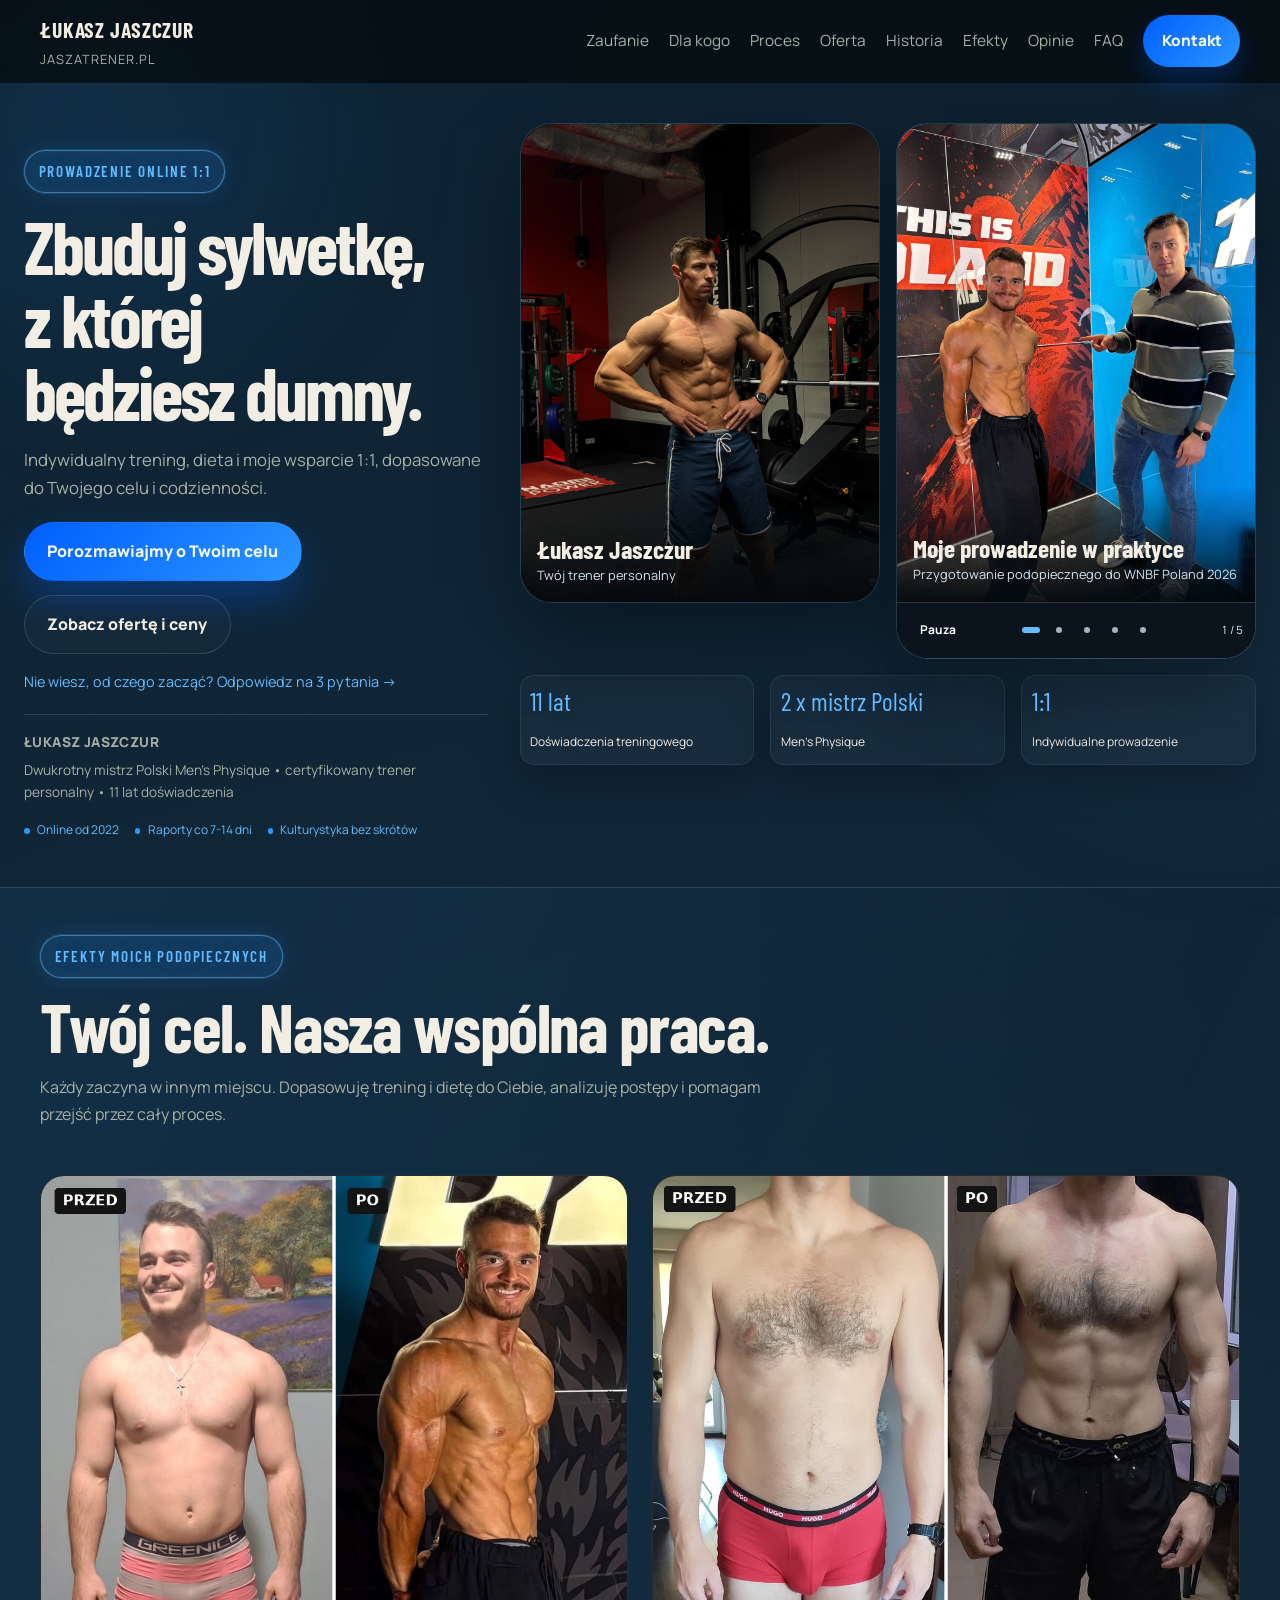
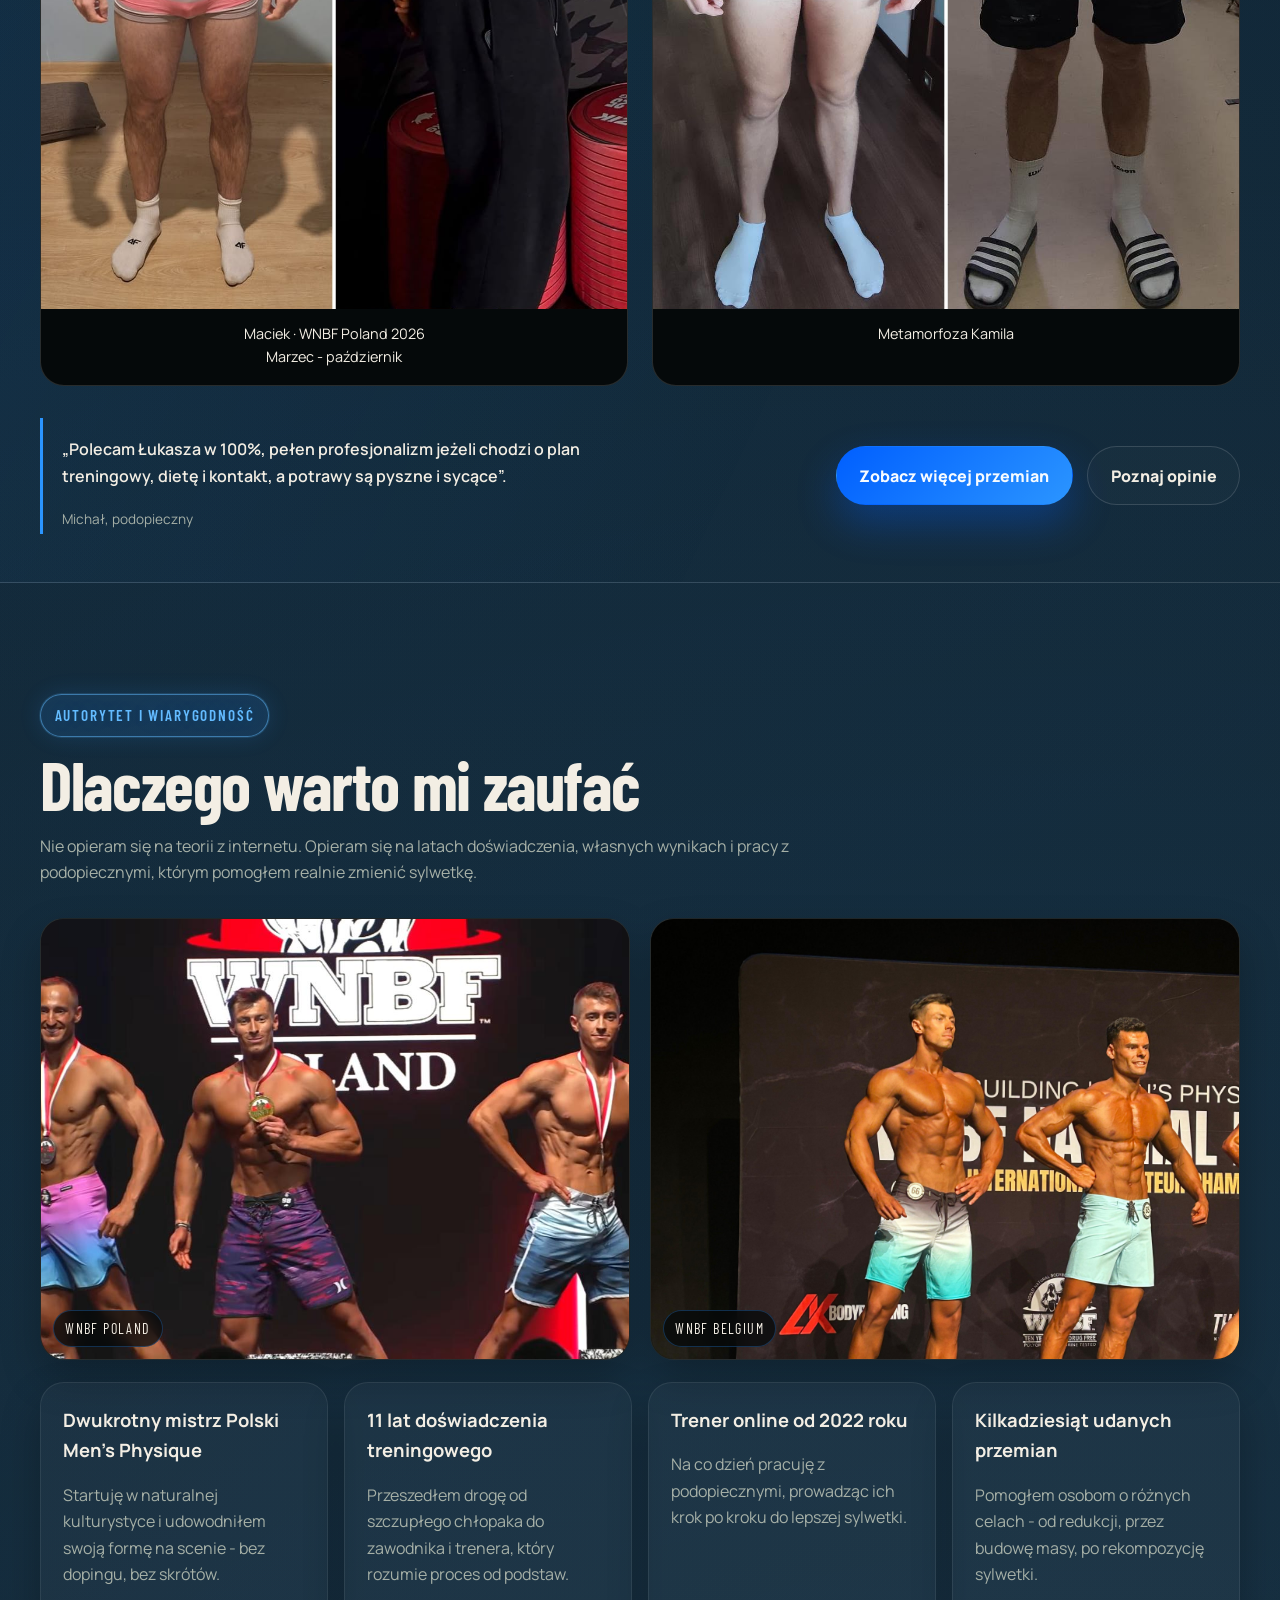
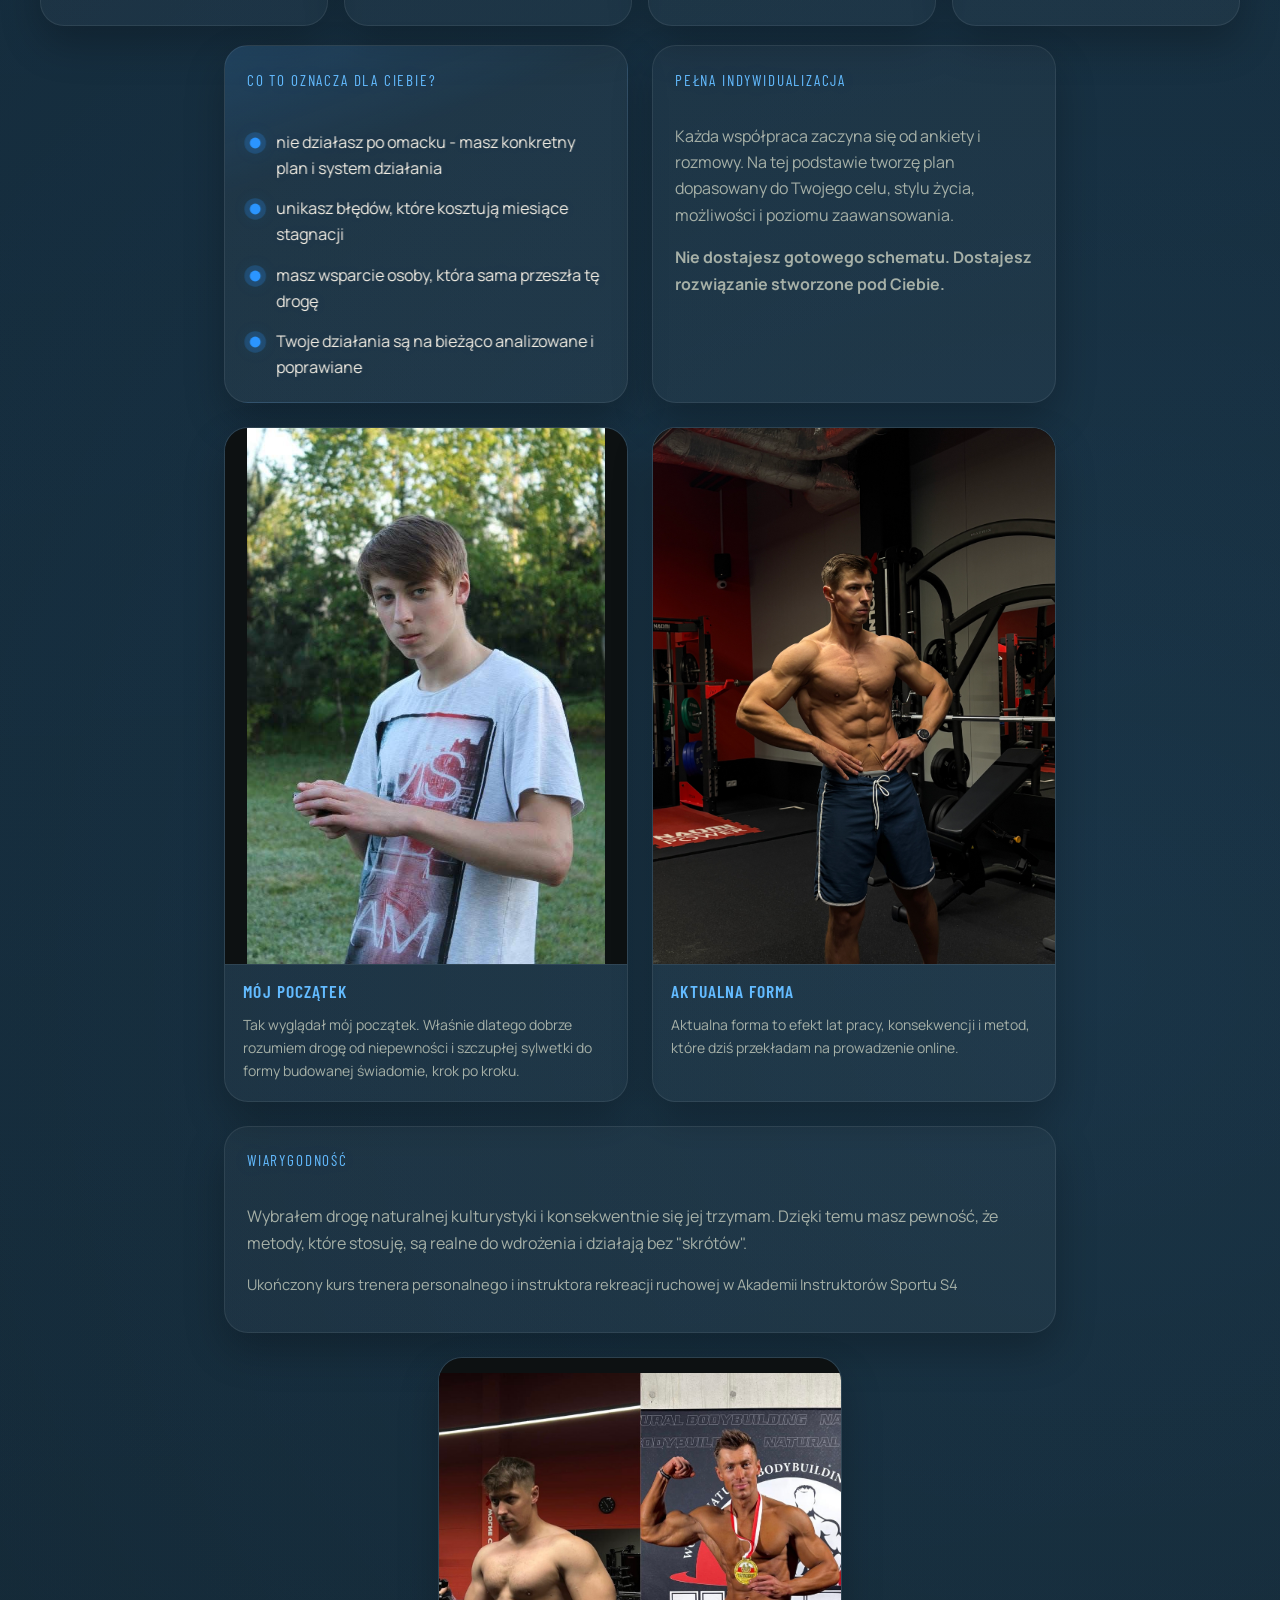
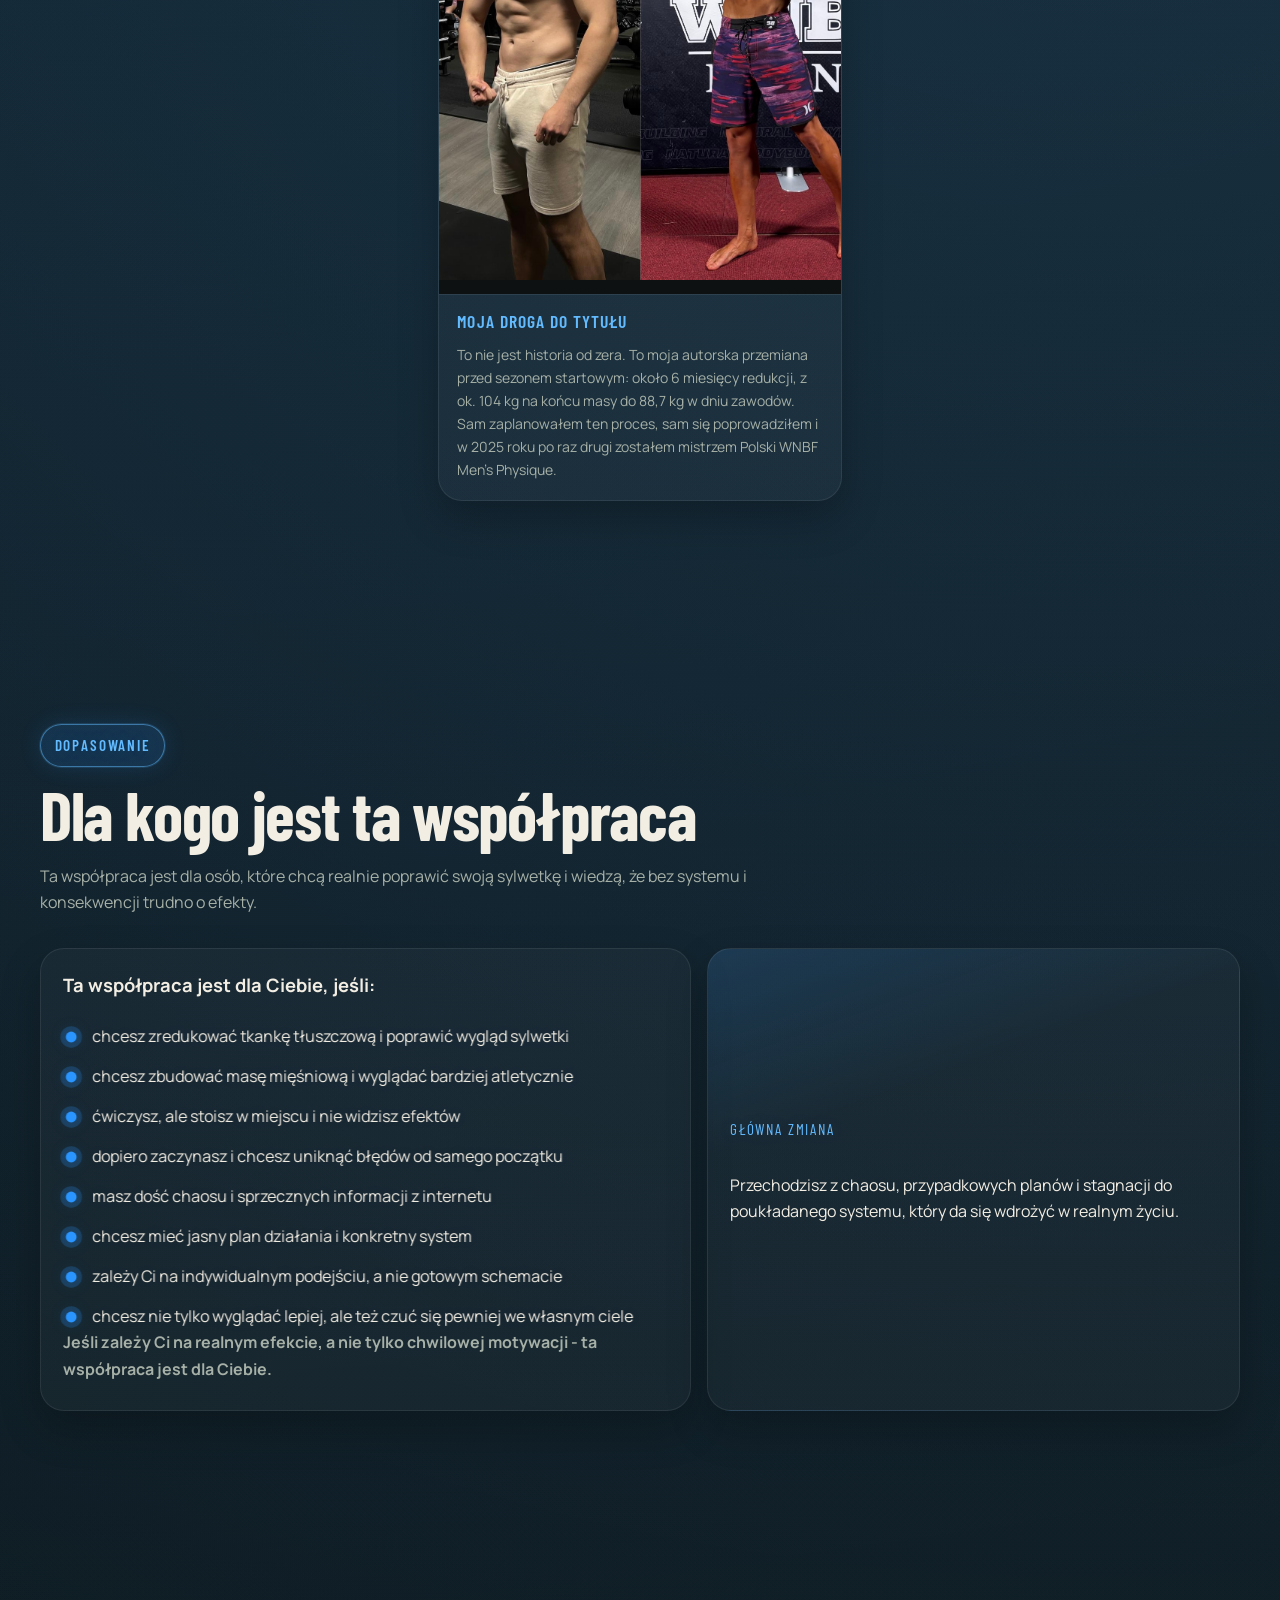
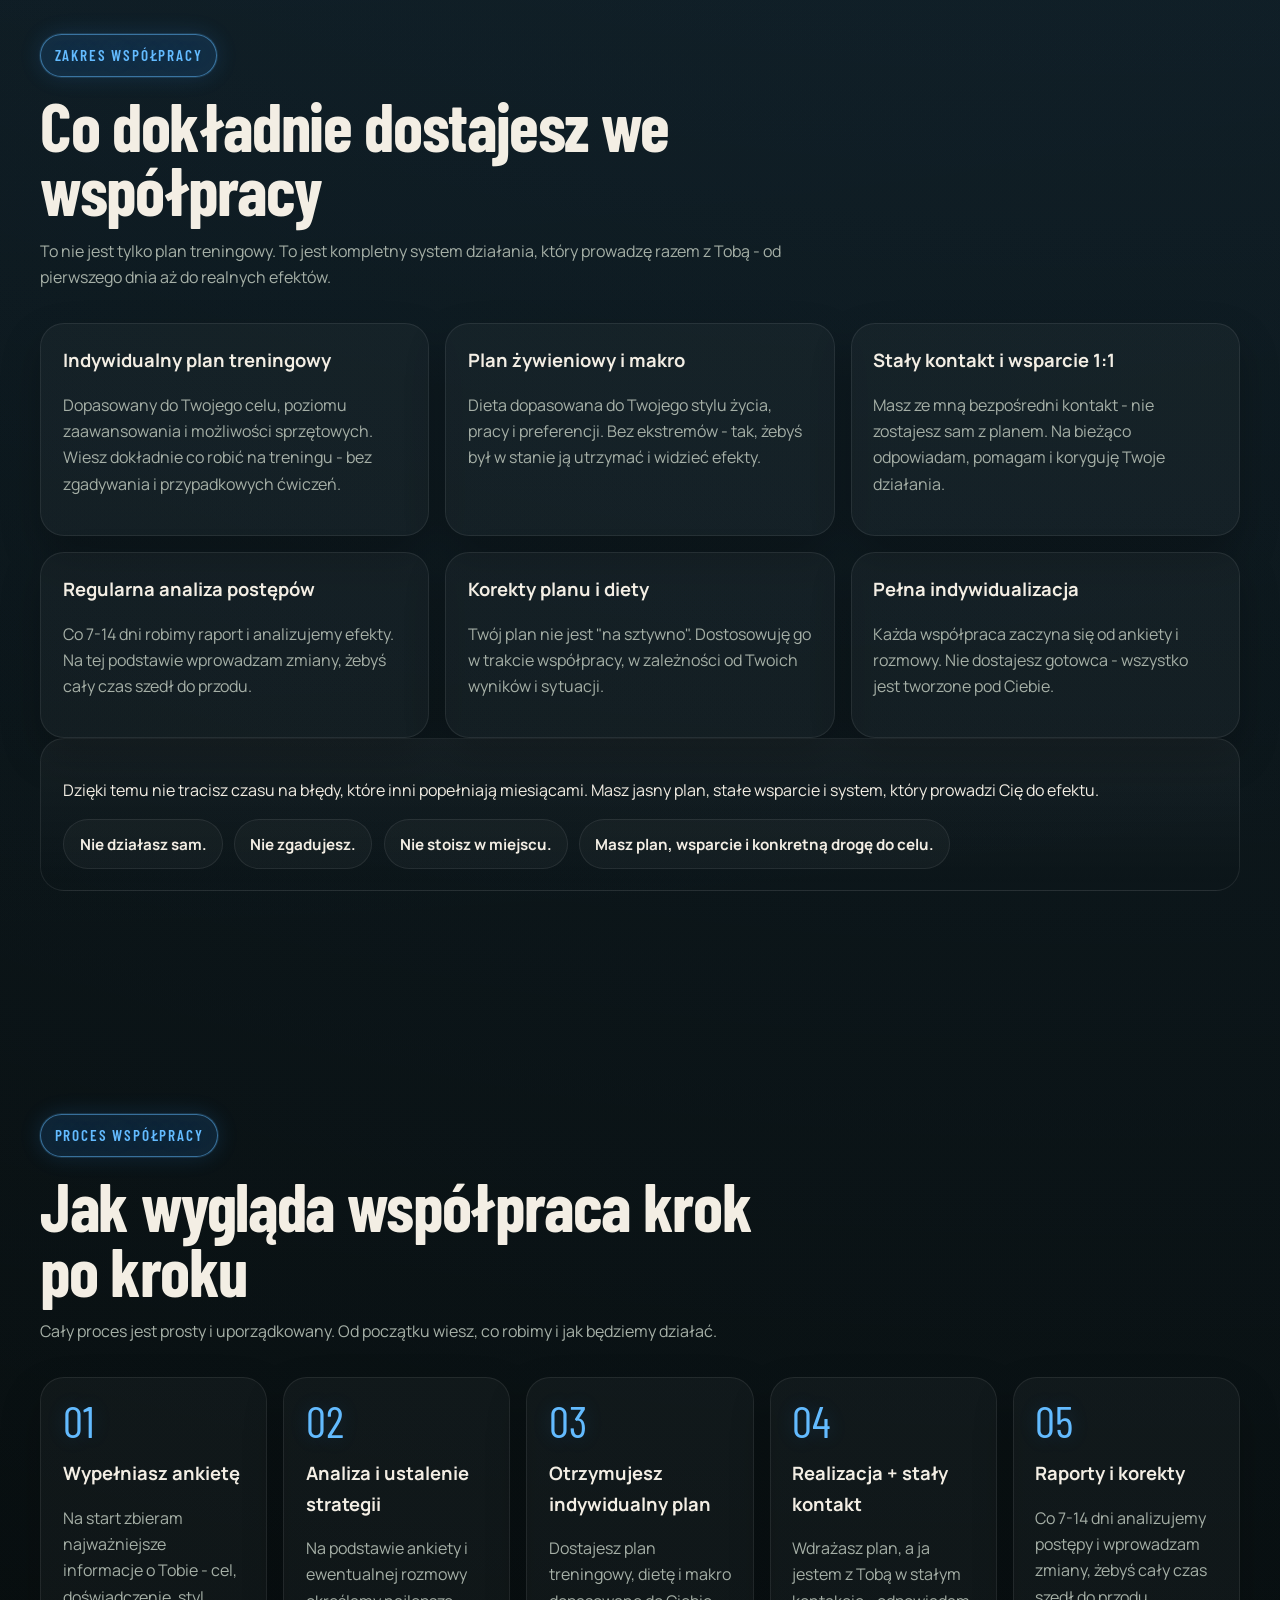
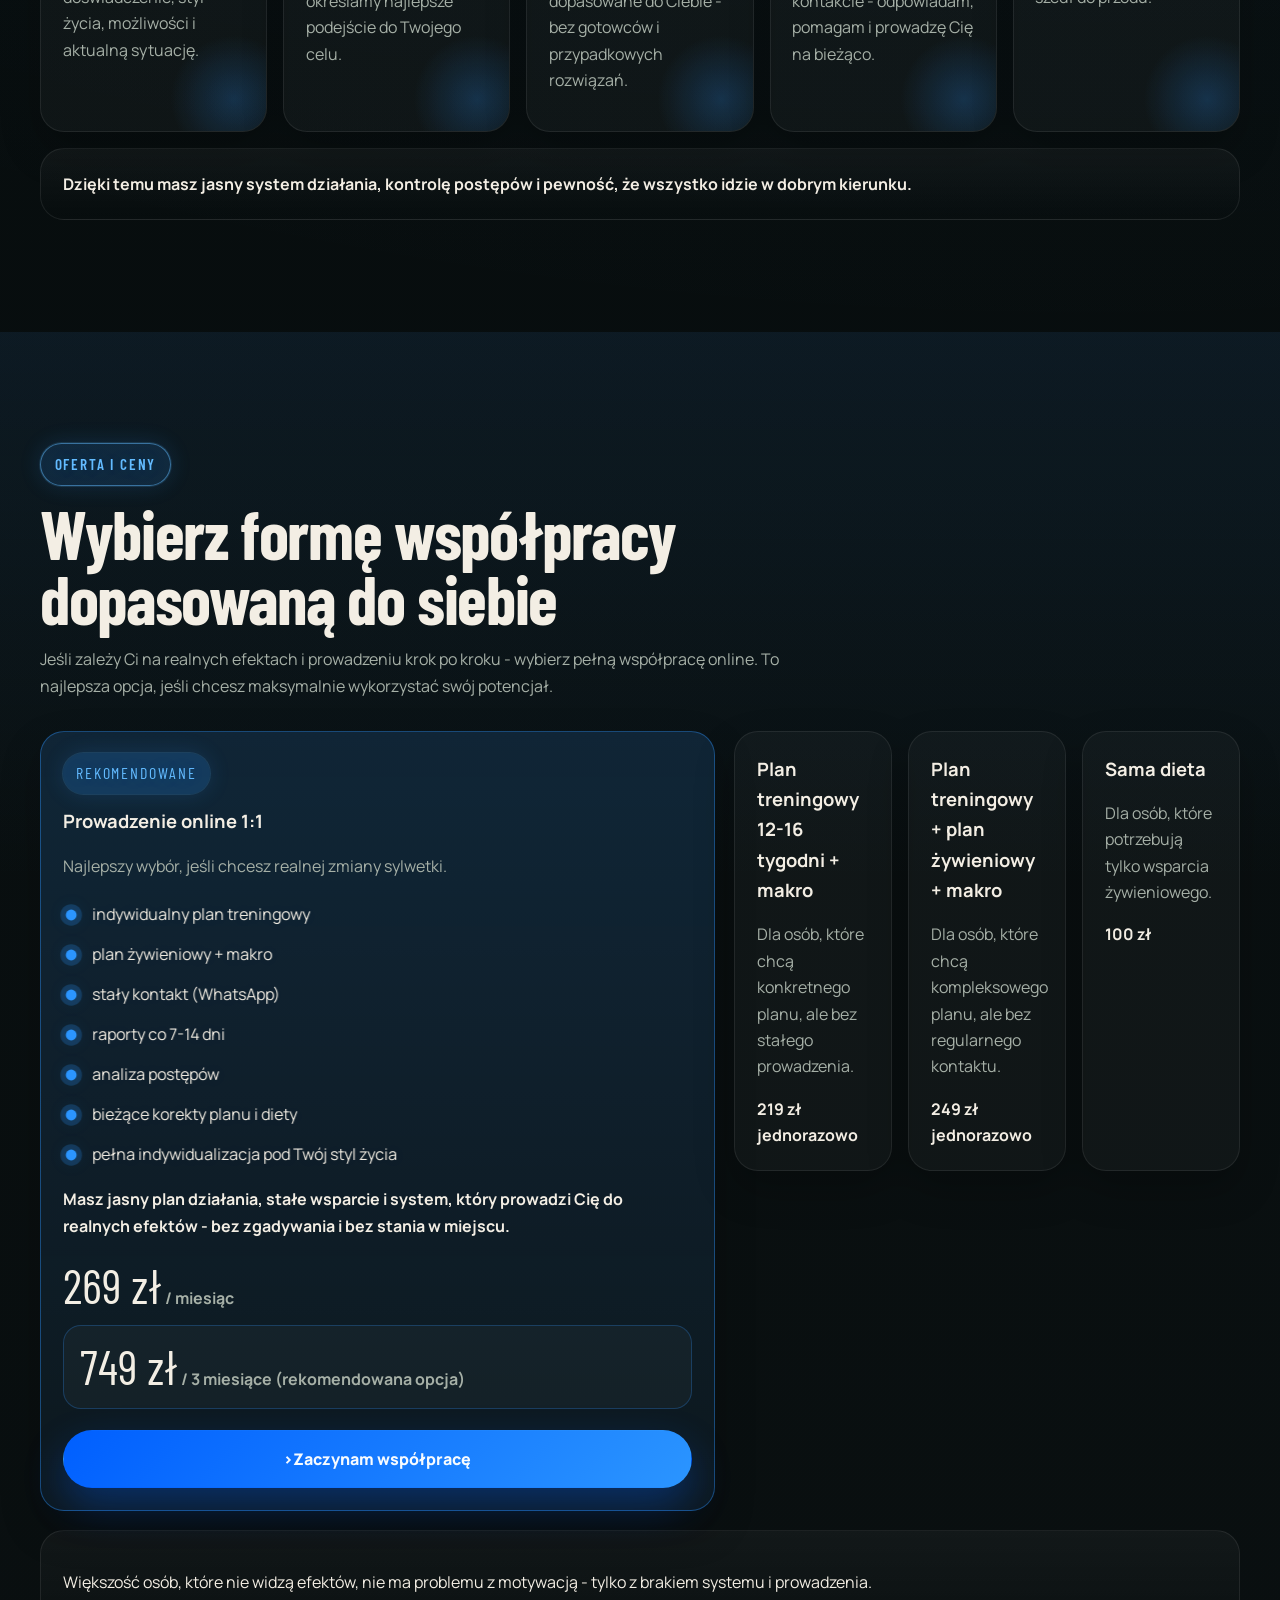
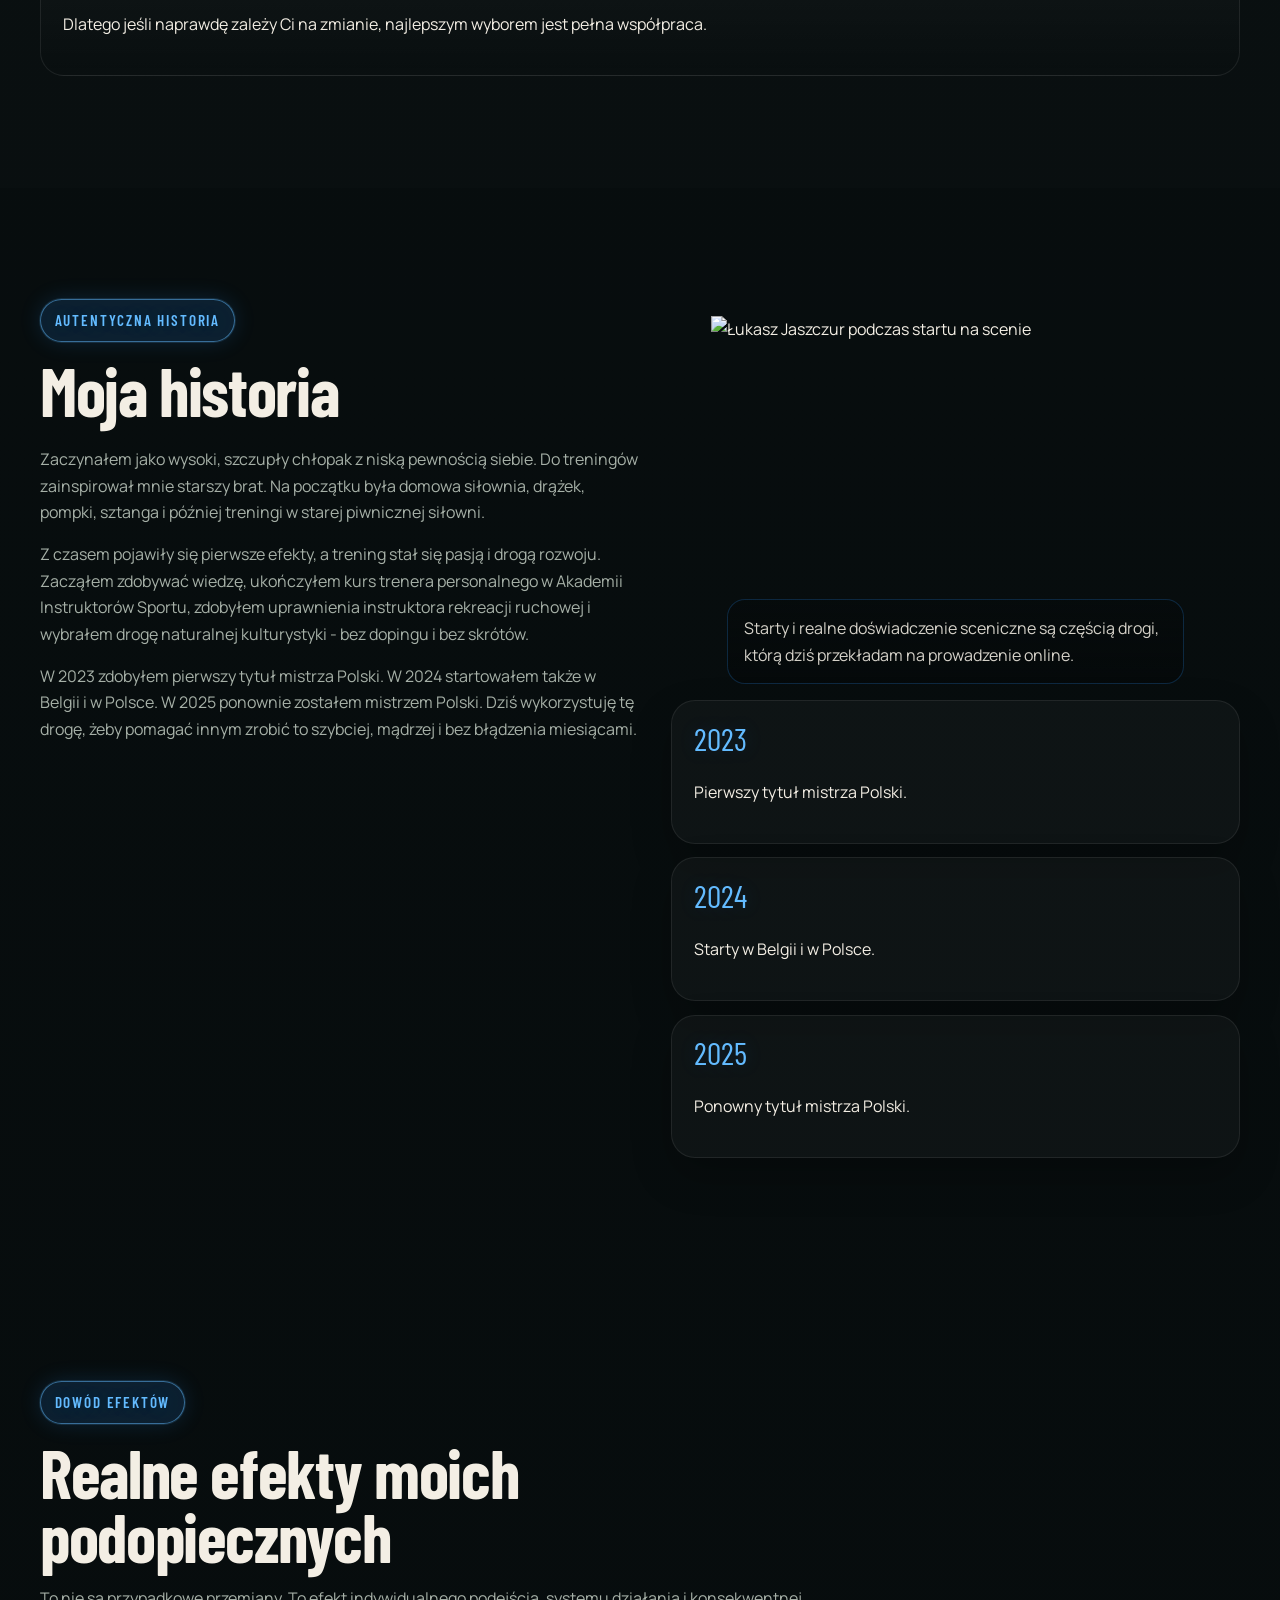
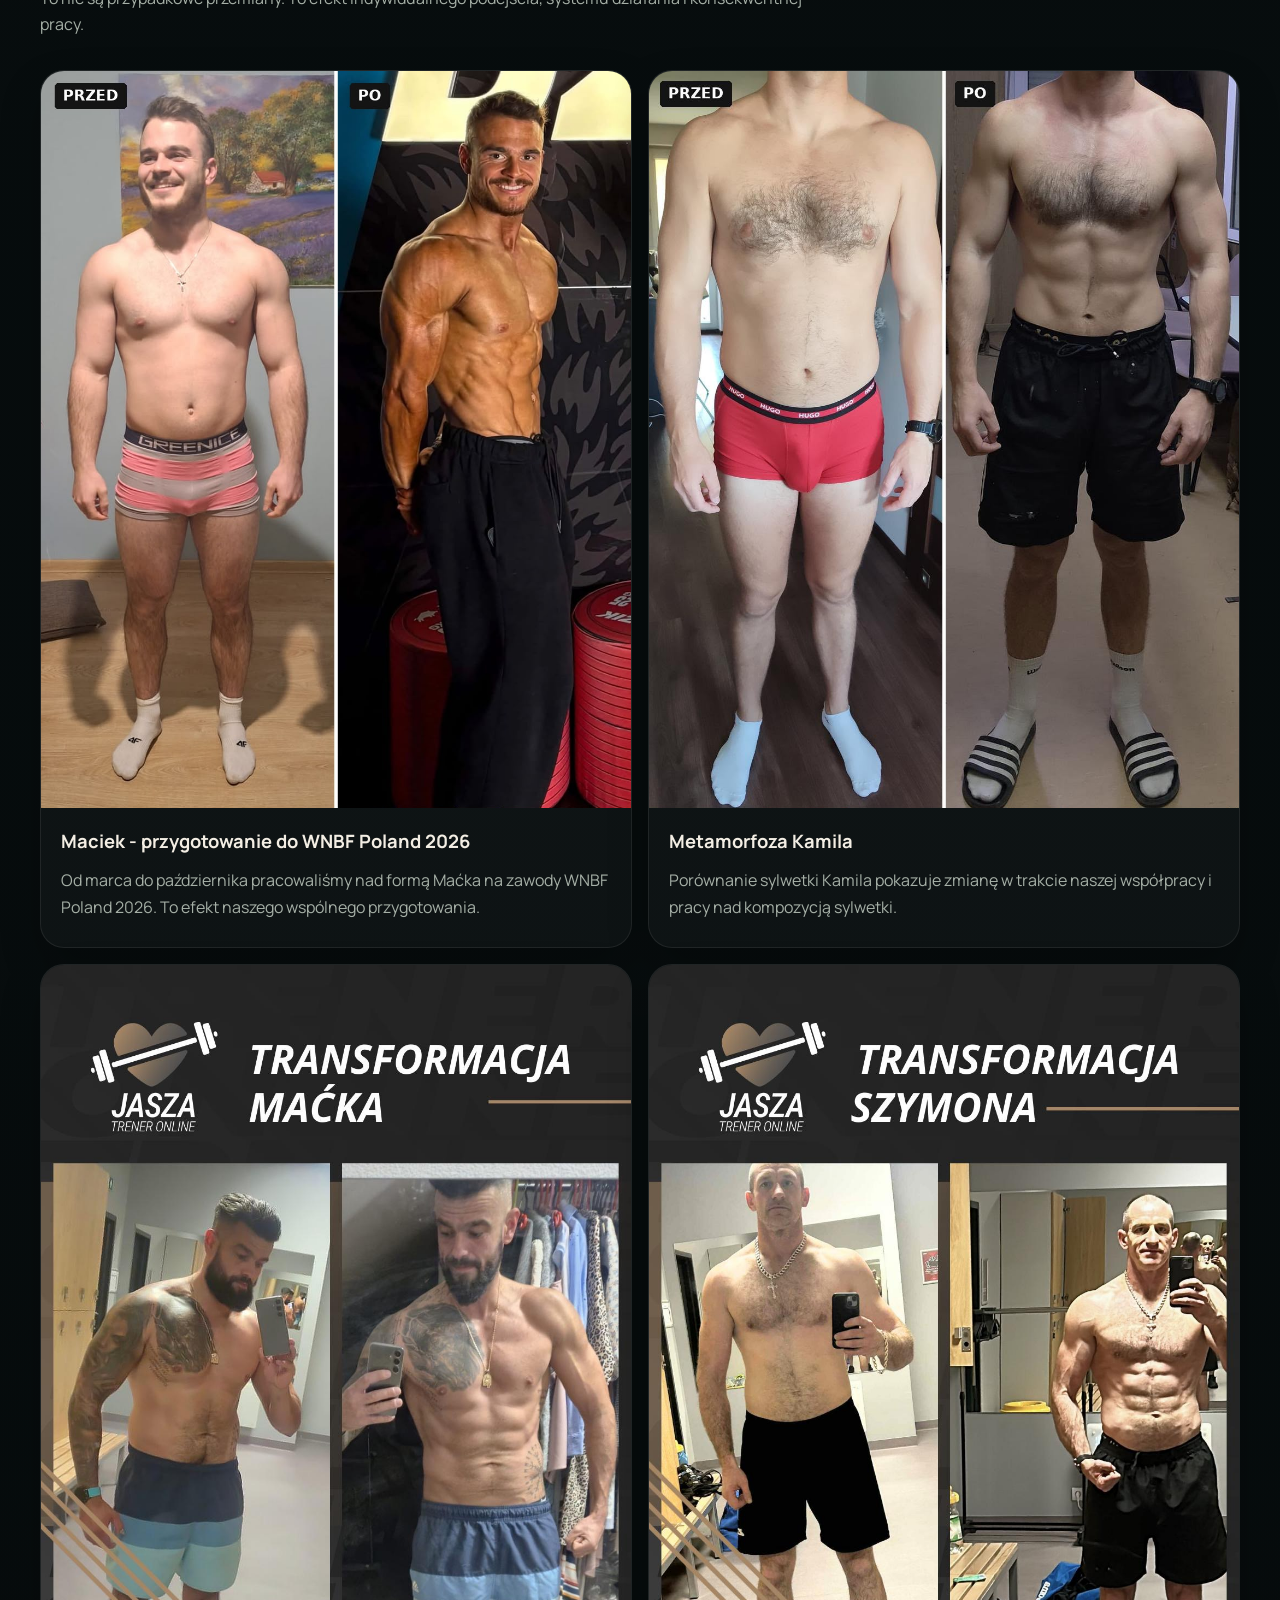
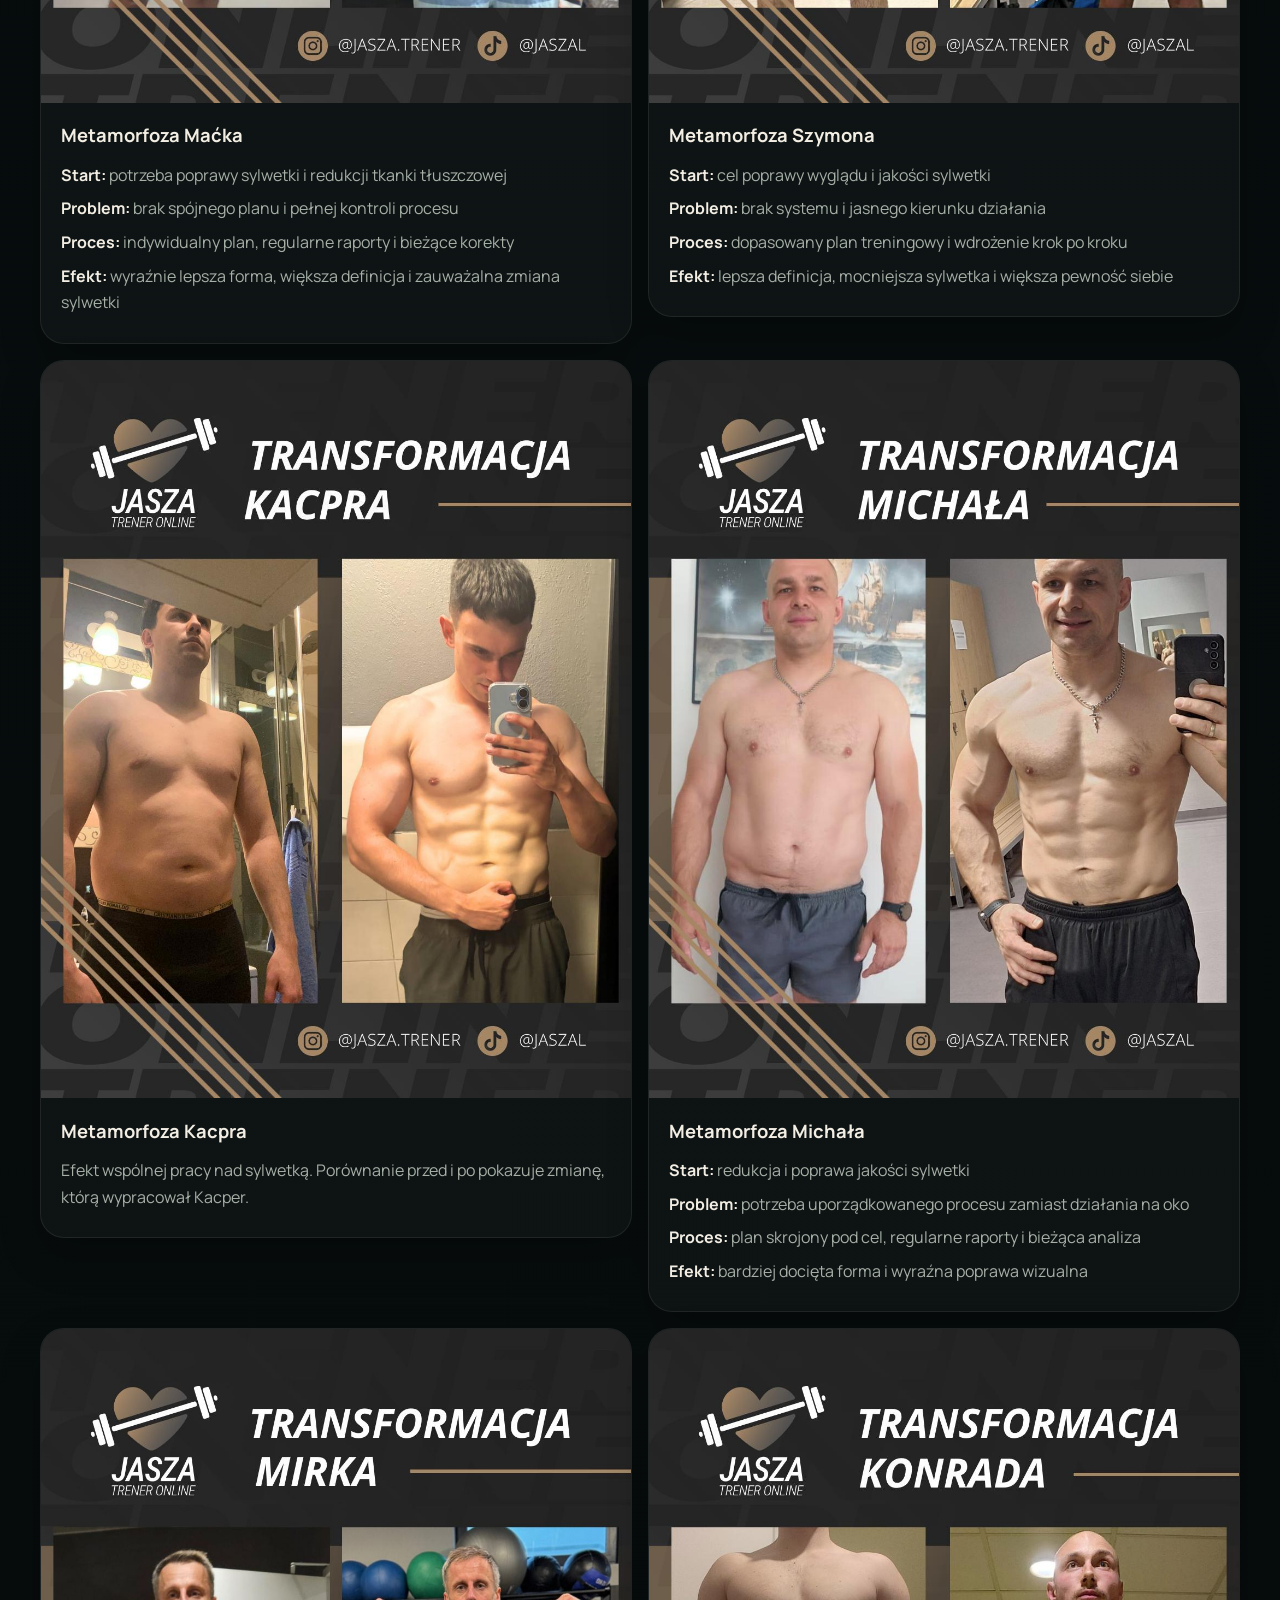
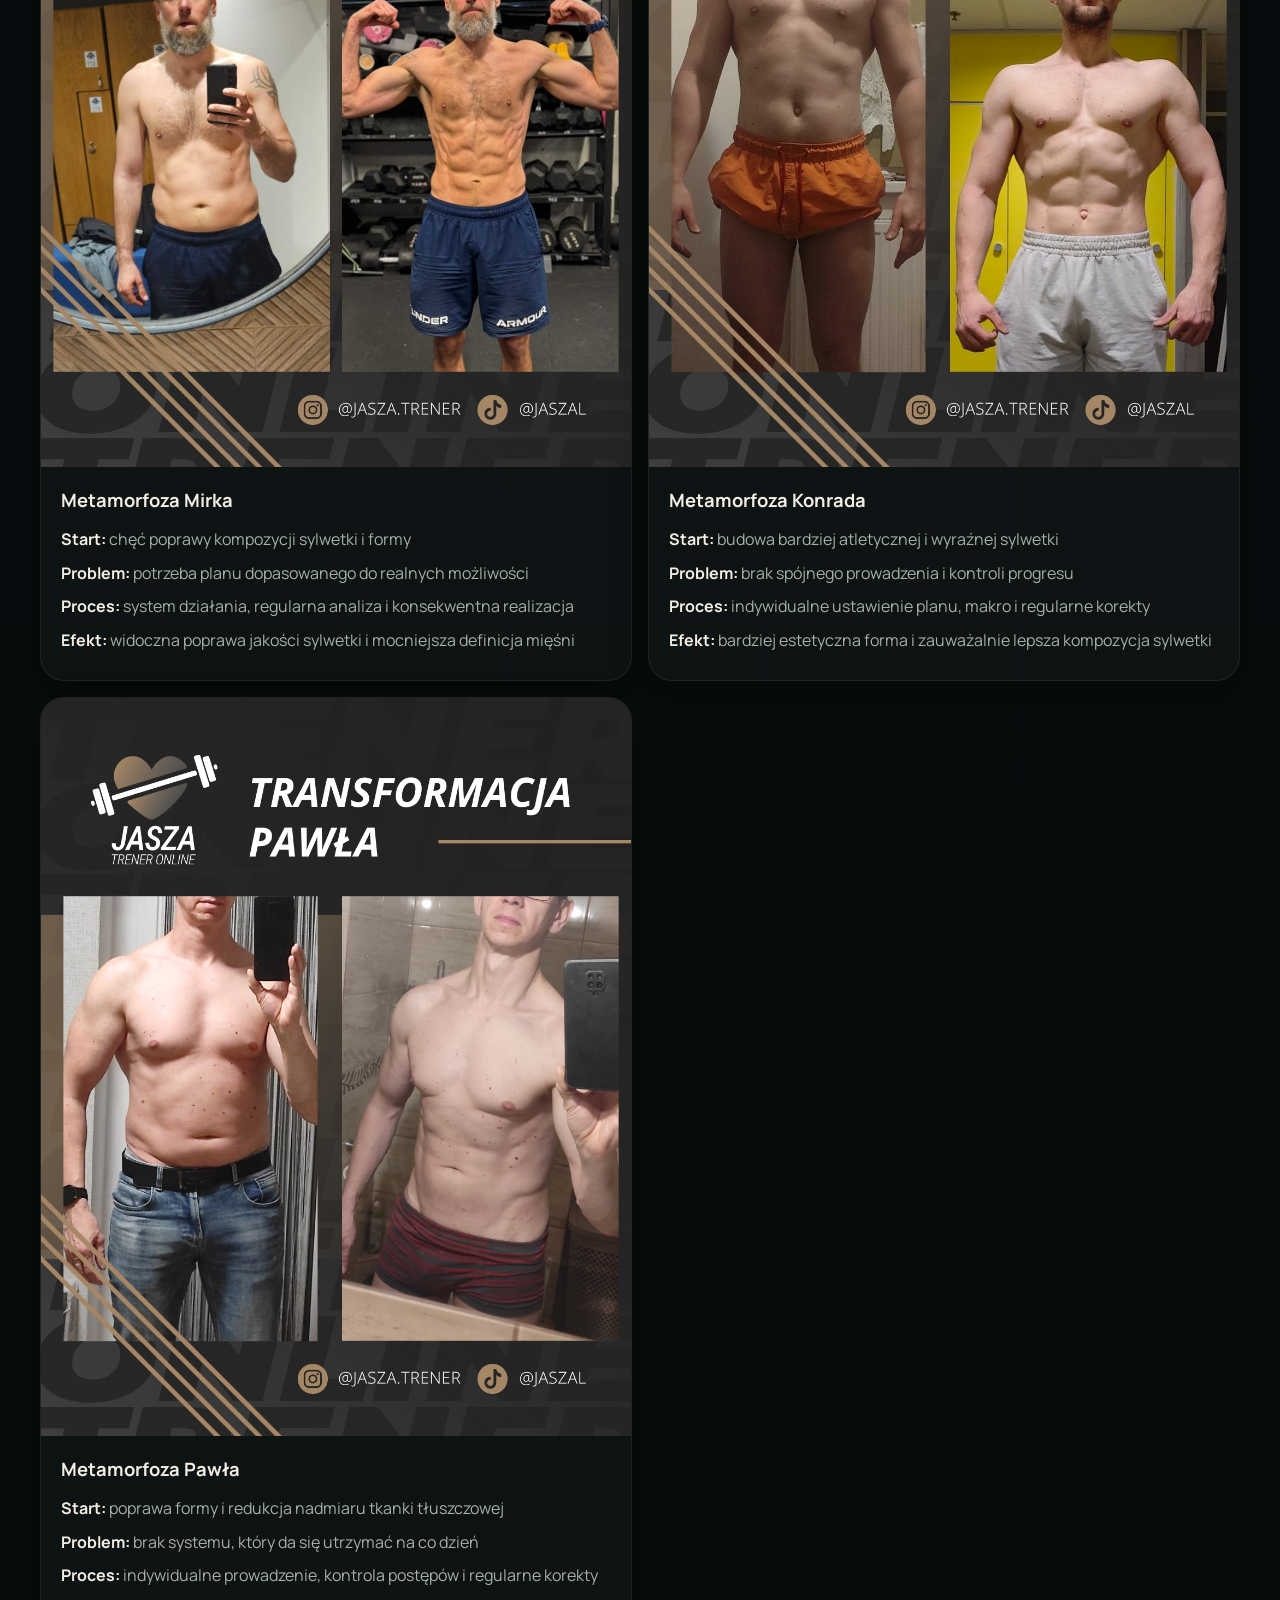
==== commit 0b8c1cec: "równe ustawienie zdjęć na stronie" ====
--- a/index.html
+++ b/index.html
@@ -115,52 +115,54 @@
                 </figcaption>
               </figure>
               <figure class="hero-shot hero-carousel" data-reveal role="region" aria-roledescription="karuzela" aria-label="Moje prowadzenie w praktyce">
-                <div class="hero-carousel__slide is-active" data-hero-slide role="group" aria-roledescription="slajd" aria-label="1 z 5">
-                  <div class="hero-shot__frame">
-                    <img class="hero-shot__image" src="./assets/trener-z-podopiecznym-zawody.png" alt="Łukasz Jaszczur prezentuje efekty prowadzenia Maćka podczas WNBF Poland 2026" width="1200" height="1600" />
+                <figcaption class="sr-only">Różne cele podopiecznych, indywidualne prowadzenie i realne efekty.</figcaption>
+                <div class="hero-carousel__stage">
+                  <div class="hero-carousel__slide is-active" data-hero-slide role="group" aria-roledescription="slajd" aria-label="1 z 5">
+                    <div class="hero-shot__frame">
+                      <img class="hero-shot__image" src="./assets/trener-z-podopiecznym-zawody.png" alt="Łukasz Jaszczur prezentuje efekty prowadzenia Maćka podczas WNBF Poland 2026" width="1200" height="1600" />
+                    </div>
+                    <div class="hero-photo__caption">
+                      <strong>Moje prowadzenie w praktyce</strong>
+                      <span>Przygotowanie podopiecznego do WNBF Poland 2026</span>
+                    </div>
                   </div>
-                  <div class="hero-photo__caption">
-                    <strong>Moje prowadzenie w praktyce</strong>
-                    <span>Przygotowanie podopiecznego do WNBF Poland 2026</span>
+                  <div class="hero-carousel__slide hero-carousel__slide--comparison" data-hero-slide role="group" aria-roledescription="slajd" aria-label="2 z 5" aria-hidden="true">
+                    <div class="hero-shot__frame">
+                      <img class="hero-shot__image" data-hero-src="./assets/transformacja-kamil.png" alt="Przemiana Kamila - porównanie sylwetki przed i po współpracy, bez widocznej twarzy" width="1080" height="1350" />
+                    </div>
+                    <div class="hero-photo__caption">
+                      <strong>Forma dopasowana do życia</strong>
+                      <span>Pracujesz lub studiujesz? Dopasuję plan do Twojego czasu.</span>
+                    </div>
                   </div>
-                </div>
-                <div class="hero-carousel__slide hero-carousel__slide--comparison" data-hero-slide role="group" aria-roledescription="slajd" aria-label="2 z 5" aria-hidden="true">
-                  <div class="hero-shot__frame">
-                    <img class="hero-shot__image" data-hero-src="./assets/transformacja-kamil.png" alt="Przemiana Kamila - porównanie sylwetki przed i po współpracy, bez widocznej twarzy" width="1080" height="1350" />
+                  <div class="hero-carousel__slide hero-carousel__slide--comparison" data-hero-slide role="group" aria-roledescription="slajd" aria-label="3 z 5" aria-hidden="true">
+                    <div class="hero-shot__frame">
+                      <img class="hero-shot__image" data-hero-src="./assets/transformacja-michal.jpeg" alt="Przemiana Michała - efekty pracy nad redukcją i sylwetką" width="1080" height="1350" />
+                    </div>
+                    <div class="hero-photo__caption">
+                      <strong>Schudnij z konkretnym planem</strong>
+                      <span>Pomagam zredukować tkankę tłuszczową i uporządkować nawyki.</span>
+                    </div>
                   </div>
-                  <div class="hero-photo__caption">
-                    <strong>Forma dopasowana do życia</strong>
-                    <span>Pracujesz lub studiujesz? Dopasuję plan do Twojego czasu.</span>
+                  <div class="hero-carousel__slide hero-carousel__slide--comparison" data-hero-slide role="group" aria-roledescription="slajd" aria-label="4 z 5" aria-hidden="true">
+                    <div class="hero-shot__frame">
+                      <img class="hero-shot__image" data-hero-src="./assets/transformacja-konrad.jpeg" alt="Przemiana Konrada - praca nad bardziej atletyczną sylwetką" width="1080" height="1350" />
+                    </div>
+                    <div class="hero-photo__caption">
+                      <strong>Buduj mięśnie świadomie</strong>
+                      <span>Trening i odżywianie dopasowane do celu, poziomu i możliwości.</span>
+                    </div>
                   </div>
-                </div>
-                <div class="hero-carousel__slide hero-carousel__slide--comparison" data-hero-slide role="group" aria-roledescription="slajd" aria-label="3 z 5" aria-hidden="true">
-                  <div class="hero-shot__frame">
-                    <img class="hero-shot__image" data-hero-src="./assets/transformacja-michal.jpeg" alt="Przemiana Michała - efekty pracy nad redukcją i sylwetką" width="1080" height="1350" />
+                  <div class="hero-carousel__slide hero-carousel__slide--comparison" data-hero-slide role="group" aria-roledescription="slajd" aria-label="5 z 5" aria-hidden="true">
+                    <div class="hero-shot__frame">
+                      <img class="hero-shot__image" data-hero-src="./assets/transformacja-szymon.jpeg" alt="Przemiana Szymona - efekty konsekwentnej pracy z dopasowanym planem" width="1080" height="1350" />
+                    </div>
+                    <div class="hero-photo__caption">
+                      <strong>Nawyki, które zostają z Tobą</strong>
+                      <span>Regularność, jasny kierunek i wsparcie zamiast działania na ślepo.</span>
+                    </div>
                   </div>
-                  <div class="hero-photo__caption">
-                    <strong>Schudnij z konkretnym planem</strong>
-                    <span>Pomagam zredukować tkankę tłuszczową i uporządkować nawyki.</span>
-                  </div>
-                </div>
-                <div class="hero-carousel__slide hero-carousel__slide--comparison" data-hero-slide role="group" aria-roledescription="slajd" aria-label="4 z 5" aria-hidden="true">
-                  <div class="hero-shot__frame">
-                    <img class="hero-shot__image" data-hero-src="./assets/transformacja-konrad.jpeg" alt="Przemiana Konrada - praca nad bardziej atletyczną sylwetką" width="1080" height="1350" />
-                  </div>
-                  <div class="hero-photo__caption">
-                    <strong>Buduj mięśnie świadomie</strong>
-                    <span>Trening i odżywianie dopasowane do celu, poziomu i możliwości.</span>
-                  </div>
-                </div>
-                <div class="hero-carousel__slide hero-carousel__slide--comparison" data-hero-slide role="group" aria-roledescription="slajd" aria-label="5 z 5" aria-hidden="true">
-                  <div class="hero-shot__frame">
-                    <img class="hero-shot__image" data-hero-src="./assets/transformacja-szymon.jpeg" alt="Przemiana Szymona - efekty konsekwentnej pracy z dopasowanym planem" width="1080" height="1350" />
-                  </div>
-                  <div class="hero-photo__caption">
-                    <strong>Nawyki, które zostają z Tobą</strong>
-                    <span>Regularność, jasny kierunek i wsparcie zamiast działania na ślepo.</span>
-                  </div>
-                </div>
-                <figcaption class="sr-only">Różne cele podopiecznych, indywidualne prowadzenie i realne efekty.</figcaption>
+                </div>
                 <div class="hero-carousel__controls" hidden>
                   <button class="hero-carousel__pause" type="button" data-hero-pause aria-label="Zatrzymaj automatyczną zmianę zdjęć" aria-pressed="false">Pauza</button>
                   <div class="hero-carousel__dots" role="group" aria-label="Wybierz zdjęcie podopiecznego">
@@ -280,8 +282,8 @@
             </article>
           </div>
 
-          <div class="split-panel split-panel--trust">
-            <div class="split-panel__main">
+          <div class="trust-layout">
+            <div class="trust-intro">
               <article
                 class="panel-card panel-card--light trust-block trust-block--benefits"
                 data-reveal
@@ -295,52 +297,63 @@
                 </ul>
               </article>
 
+              <article class="panel-card trust-block trust-block--custom" data-reveal>
+                <span class="panel-card__tag">Pełna indywidualizacja</span>
+                <p>
+                  Każda współpraca zaczyna się od ankiety i rozmowy. Na tej
+                  podstawie tworzę plan dopasowany do Twojego celu, stylu życia,
+                  możliwości i poziomu zaawansowania.
+                </p>
+                <p class="panel-card__strong">
+                  Nie dostajesz gotowego schematu. Dostajesz rozwiązanie
+                  stworzone pod Ciebie.
+                </p>
+              </article>
+            </div>
+
+            <div class="trust-journey" role="group" aria-label="Początek drogi i aktualna forma Łukasza">
               <figure
-                class="photo-card photo-card--journey-start trust-photo trust-photo--before"
+                class="photo-card trust-photo trust-photo--before"
                 data-reveal
               >
-                <img
-                  class="photo-card__image"
-                  src="./assets/poczatek-drogi.jpeg"
-                  alt="Łukasz Jaszczur na początku swojej drogi treningowej"
-                />
+                <div class="trust-photo__frame">
+                  <img
+                    class="photo-card__image"
+                    src="./assets/poczatek-drogi.jpeg"
+                    alt="Łukasz Jaszczur na początku swojej drogi treningowej"
+                    loading="lazy"
+                  />
+                </div>
                 <figcaption class="photo-card__caption">
-                  Tak wyglądał mój początek. Właśnie dlatego dobrze rozumiem
-                  drogę od niepewności i szczupłej sylwetki do formy budowanej
-                  świadomie, krok po kroku.
+                  <strong class="trust-photo__label">Mój początek</strong>
+                  <p>
+                    Tak wyglądał mój początek. Właśnie dlatego dobrze rozumiem
+                    drogę od niepewności i szczupłej sylwetki do formy budowanej
+                    świadomie, krok po kroku.
+                  </p>
+                </figcaption>
+              </figure>
+
+              <figure class="photo-card trust-photo trust-photo--after" data-reveal>
+                <div class="trust-photo__frame">
+                  <img
+                    class="photo-card__image"
+                    src="./assets/hero-secondary.jpeg"
+                    alt="Łukasz Jaszczur - aktualna forma na siłowni"
+                    loading="lazy"
+                  />
+                </div>
+                <figcaption class="photo-card__caption">
+                  <strong class="trust-photo__label">Aktualna forma</strong>
+                  <p>
+                    Aktualna forma to efekt lat pracy, konsekwencji i metod,
+                    które dziś przekładam na prowadzenie online.
+                  </p>
                 </figcaption>
               </figure>
             </div>
 
-            <div class="stacked-cards">
-              <article class="panel-card trust-block trust-block--custom" data-reveal>
-                <span class="panel-card__tag">Pełna indywidualizacja</span>
-                <p>
-                  Każda współpraca zaczyna się od ankiety i rozmowy. Na tej
-                  podstawie tworzę plan dopasowany do Twojego celu, stylu życia,
-                  możliwości i poziomu zaawansowania.
-                </p>
-                <p class="panel-card__strong">
-                  Nie dostajesz gotowego schematu. Dostajesz rozwiązanie
-                  stworzone pod Ciebie.
-                </p>
-              </article>
-
-              <figure
-                class="photo-card photo-card--journey-current trust-photo trust-photo--after"
-                data-reveal
-              >
-                <img
-                  class="photo-card__image"
-                  src="./assets/hero-secondary.jpeg"
-                  alt="Łukasz Jaszczur - aktualna forma na siłowni"
-                />
-                <figcaption class="photo-card__caption">
-                  Aktualna forma to efekt lat pracy, konsekwencji i metod,
-                  które dziś przekładam na prowadzenie online.
-                </figcaption>
-              </figure>
-
+            <div class="trust-conclusion">
               <article
                 class="panel-card trust-block trust-block--credibility"
                 data-reveal
@@ -358,20 +371,26 @@
               </article>
 
               <figure
-                class="photo-card photo-card--transformation photo-card--journey-transformation trust-photo trust-photo--current"
+                class="photo-card trust-photo trust-photo--current"
                 data-reveal
               >
-                <img
-                  class="photo-card__image"
-                  src="./assets/lukasz-transformation.jpeg"
-                  alt="Autorska transformacja Łukasza Jaszczura przed zawodami WNBF Men's Physique 2025"
-                />
+                <div class="trust-photo__frame">
+                  <img
+                    class="photo-card__image"
+                    src="./assets/lukasz-transformation.jpeg"
+                    alt="Autorska transformacja Łukasza Jaszczura przed zawodami WNBF Men's Physique 2025"
+                    loading="lazy"
+                  />
+                </div>
                 <figcaption class="photo-card__caption">
-                  To nie jest historia od zera. To moja autorska przemiana
-                  przed sezonem startowym: około 6 miesięcy redukcji, z ok.
-                  104 kg na końcu masy do 88,7 kg w dniu zawodów. Sam
-                  zaplanowałem ten proces, sam się poprowadziłem i w 2025 roku
-                  po raz drugi zostałem mistrzem Polski WNBF Men's Physique.
+                  <strong class="trust-photo__label">Moja droga do tytułu</strong>
+                  <p>
+                    To nie jest historia od zera. To moja autorska przemiana
+                    przed sezonem startowym: około 6 miesięcy redukcji, z ok.
+                    104 kg na końcu masy do 88,7 kg w dniu zawodów. Sam
+                    zaplanowałem ten proces, sam się poprowadziłem i w 2025 roku
+                    po raz drugi zostałem mistrzem Polski WNBF Men's Physique.
+                  </p>
                 </figcaption>
               </figure>
             </div>
--- a/styles.css
+++ b/styles.css
@@ -1011,7 +1011,15 @@
 }
 
 .hero-carousel {
+  aspect-ratio: auto;
   isolation: isolate;
+}
+
+.hero-carousel__stage {
+  position: relative;
+  width: 100%;
+  aspect-ratio: 3 / 4;
+  overflow: hidden;
 }
 
 .hero-carousel__slide {
@@ -1046,19 +1054,13 @@
 }
 
 .hero-carousel__controls {
-  position: absolute;
-  top: 0.75rem;
-  left: 0.75rem;
-  right: 0.75rem;
-  z-index: 3;
   display: flex;
   align-items: center;
   gap: 0.5rem;
-  padding: 0.15rem 0.45rem;
-  border: 1px solid rgba(255, 255, 255, 0.18);
-  border-radius: 999px;
-  background: rgba(4, 10, 17, 0.8);
-  backdrop-filter: blur(10px);
+  min-height: 3.5rem;
+  padding: 0.35rem 0.75rem;
+  border-top: 1px solid var(--line-strong);
+  background: #0b141d;
 }
 
 .hero-carousel__pause,
@@ -1066,7 +1068,7 @@
   display: inline-flex;
   align-items: center;
   justify-content: center;
-  min-height: 2.5rem;
+  min-height: 2.75rem;
   border: 0;
   border-radius: 999px;
   color: #fff;
@@ -1266,28 +1268,80 @@
   color: var(--muted);
 }
 
-.trust-photo--before,
-.trust-photo--after,
+.trust-layout,
+.trust-intro,
+.trust-conclusion {
+  display: grid;
+  gap: 1.5rem;
+}
+
+.trust-intro,
+.trust-journey,
+.trust-conclusion {
+  width: min(100%, 52rem);
+  margin: 0 auto;
+}
+
+.trust-intro {
+  column-gap: clamp(0.75rem, 2vw, 1.5rem);
+}
+
+.trust-journey {
+  display: grid;
+  grid-template-columns: repeat(2, minmax(0, 1fr));
+  gap: clamp(0.75rem, 2vw, 1.5rem);
+}
+
+.trust-photo {
+  display: flex;
+  flex-direction: column;
+  width: 100%;
+  min-width: 0;
+  margin: 0;
+}
+
+.trust-photo__frame {
+  flex: none;
+  width: 100%;
+  aspect-ratio: 3 / 4;
+  overflow: hidden;
+  background: var(--bg-strong);
+}
+
+.trust-photo .photo-card__image {
+  width: 100%;
+  height: 100%;
+  min-height: 0;
+  object-fit: contain;
+  object-position: center;
+}
+
+.trust-photo .photo-card__caption {
+  flex: 1;
+  padding: 1rem 1.15rem 1.15rem;
+  border-top: 1px solid var(--line);
+}
+
+.trust-photo__label {
+  display: block;
+  color: var(--accent-warm);
+  font-family: "Barlow Condensed", sans-serif;
+  font-size: 1.1rem;
+  font-weight: 600;
+  line-height: 1.2;
+  letter-spacing: 0.06em;
+  text-transform: uppercase;
+}
+
+.trust-photo .photo-card__caption p {
+  margin: 0.65rem 0 0;
+  font-size: 0.875rem;
+  line-height: 1.65;
+}
+
 .trust-photo--current {
-  width: min(100%, 19.5rem);
-  min-width: 0;
+  width: min(100%, 25.25rem);
   justify-self: center;
-  align-self: start;
-}
-
-.trust-photo--before .photo-card__image,
-.trust-photo--after .photo-card__image,
-.trust-photo--current .photo-card__image {
-  min-height: 0;
-  aspect-ratio: 3 / 4;
-}
-
-.trust-photo--after .photo-card__image {
-  object-position: center 18%;
-}
-
-.trust-photo .photo-card__caption {
-  min-height: 5.6rem;
 }
 
 .hero-metrics,
@@ -2672,11 +2726,6 @@
     margin-top: 0.2rem;
   }
 
-  .split-panel--trust {
-    grid-template-columns: repeat(2, minmax(0, 1fr));
-    gap: 1rem;
-  }
-
   .contact-chooser {
     padding: 0.75rem;
   }
@@ -2723,75 +2772,16 @@
     right: calc(50% - 3.4rem);
   }
 
-  .split-panel--trust > .split-panel__main,
-  .split-panel--trust > .stacked-cards {
-    display: contents;
-  }
-
-  .trust-block--benefits {
-    grid-column: 1 / -1;
-    grid-row: 1;
-  }
-
-  .trust-block--custom {
-    grid-column: 1 / -1;
-    grid-row: 2;
-  }
-
-  .trust-photo--before {
-    grid-column: 1;
-    grid-row: 3;
-  }
-
-  .trust-photo--after {
-    grid-column: 2;
-    grid-row: 3;
-  }
-
-  .trust-block--credibility {
-    grid-column: 1 / -1;
-    grid-row: 4;
-  }
-
-  .trust-photo--current {
-    grid-column: 1 / -1;
-    grid-row: 5;
-  }
-
-  .trust-photo .photo-card__caption {
+  .trust-journey .photo-card__caption p {
     display: none;
   }
 
-  .photo-card--journey-start::after,
-  .photo-card--journey-current::after,
-  .photo-card--journey-transformation::after {
-    position: absolute;
-    left: 0.75rem;
-    bottom: 0.75rem;
-    display: inline-flex;
-    align-items: center;
-    padding: 0.38rem 0.7rem;
-    border: 1px solid rgba(43, 149, 255, 0.28);
-    border-radius: 999px;
-    background: rgba(5, 9, 10, 0.74);
-    backdrop-filter: blur(10px);
-    color: var(--text);
-    font-family: "Barlow Condensed", sans-serif;
-    font-size: 0.82rem;
-    letter-spacing: 0.1em;
-    text-transform: uppercase;
-  }
-
-  .photo-card--journey-start::after {
-    content: "Początek";
-  }
-
-  .photo-card--journey-current::after {
-    content: "Aktualnie";
-  }
-
-  .photo-card--journey-transformation::after {
-    content: "Droga do tytułu";
+  .trust-journey .photo-card__caption {
+    padding: 0.85rem 0.65rem;
+  }
+
+  .trust-journey .trust-photo__label {
+    font-size: 0.95rem;
   }
 }
 
@@ -2806,6 +2796,14 @@
 }
 
 @media (min-width: 720px) {
+  .trust-intro {
+    grid-template-columns: repeat(2, minmax(0, 1fr));
+  }
+
+  .trust-photo--current {
+    width: calc((100% - clamp(0.75rem, 2vw, 1.5rem)) / 2);
+  }
+
   .hero__grid.container {
     width: min(calc(100% - 3rem), 1440px);
   }
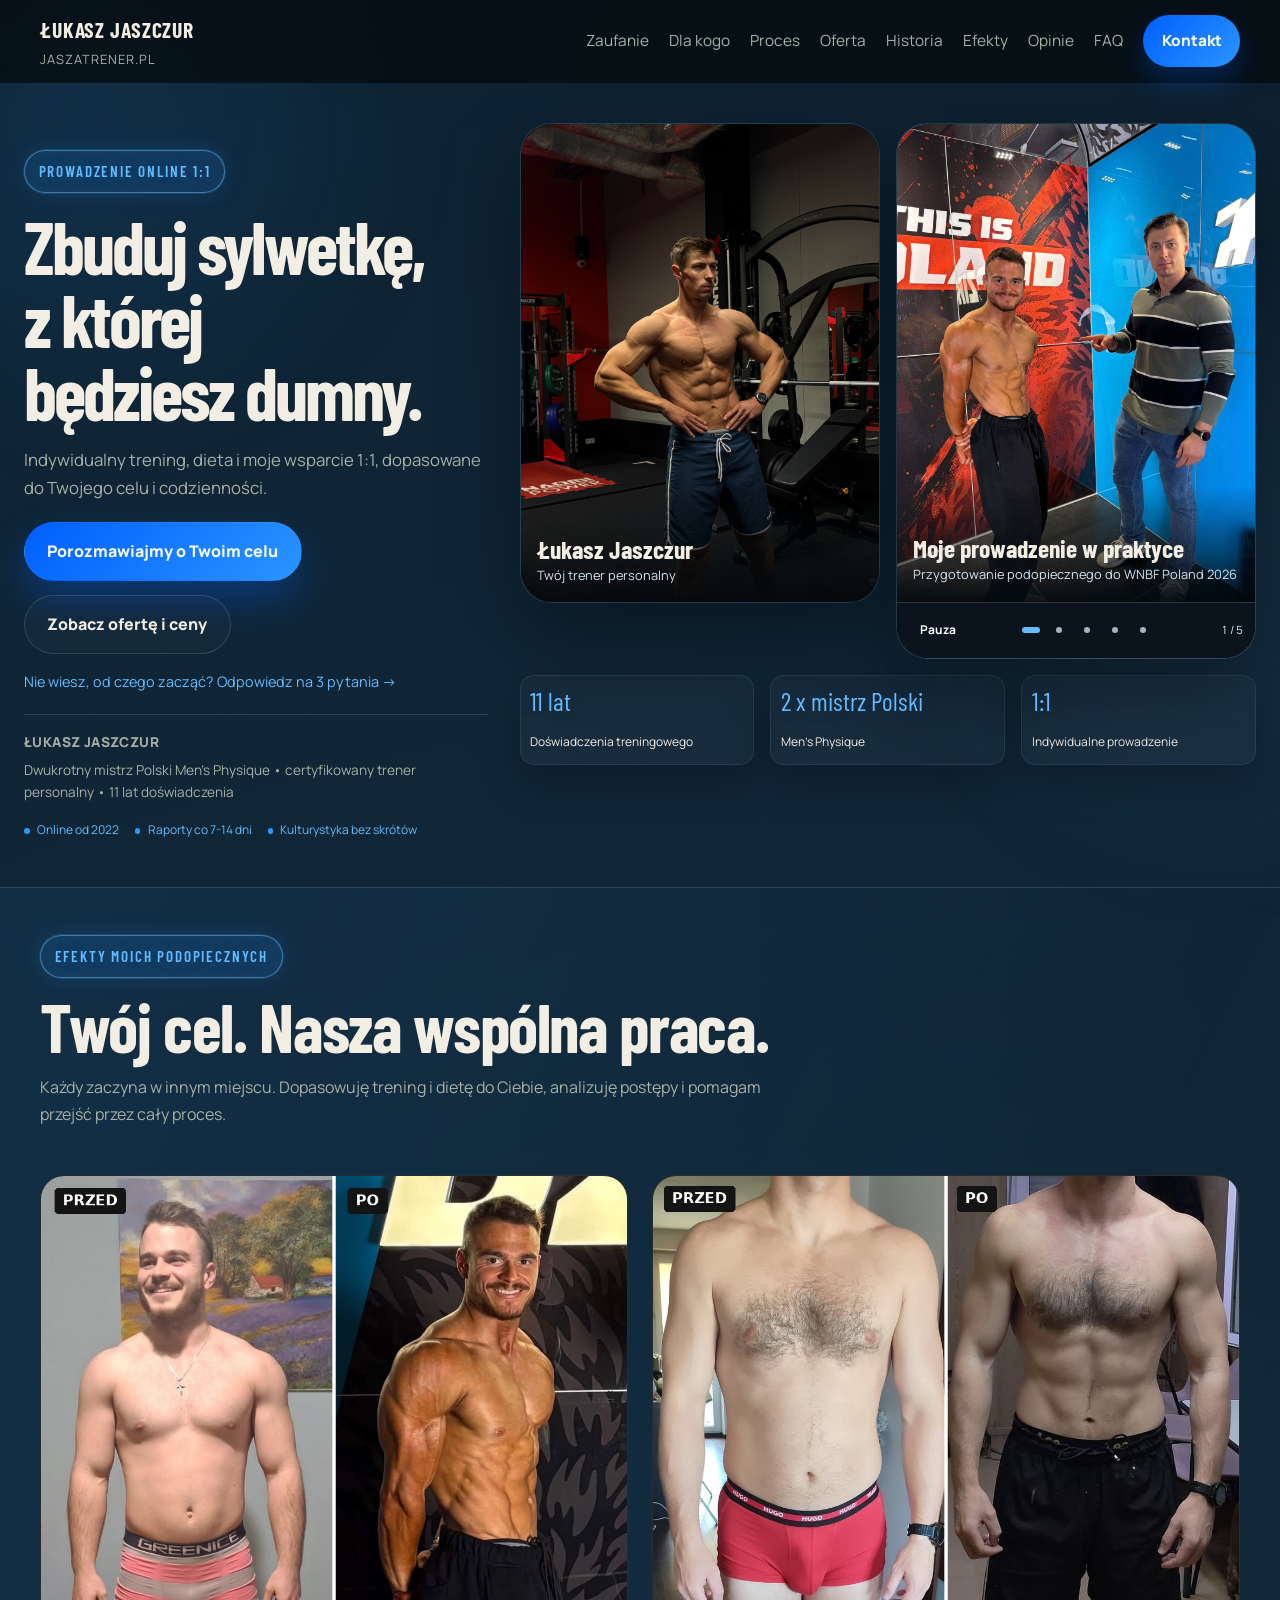
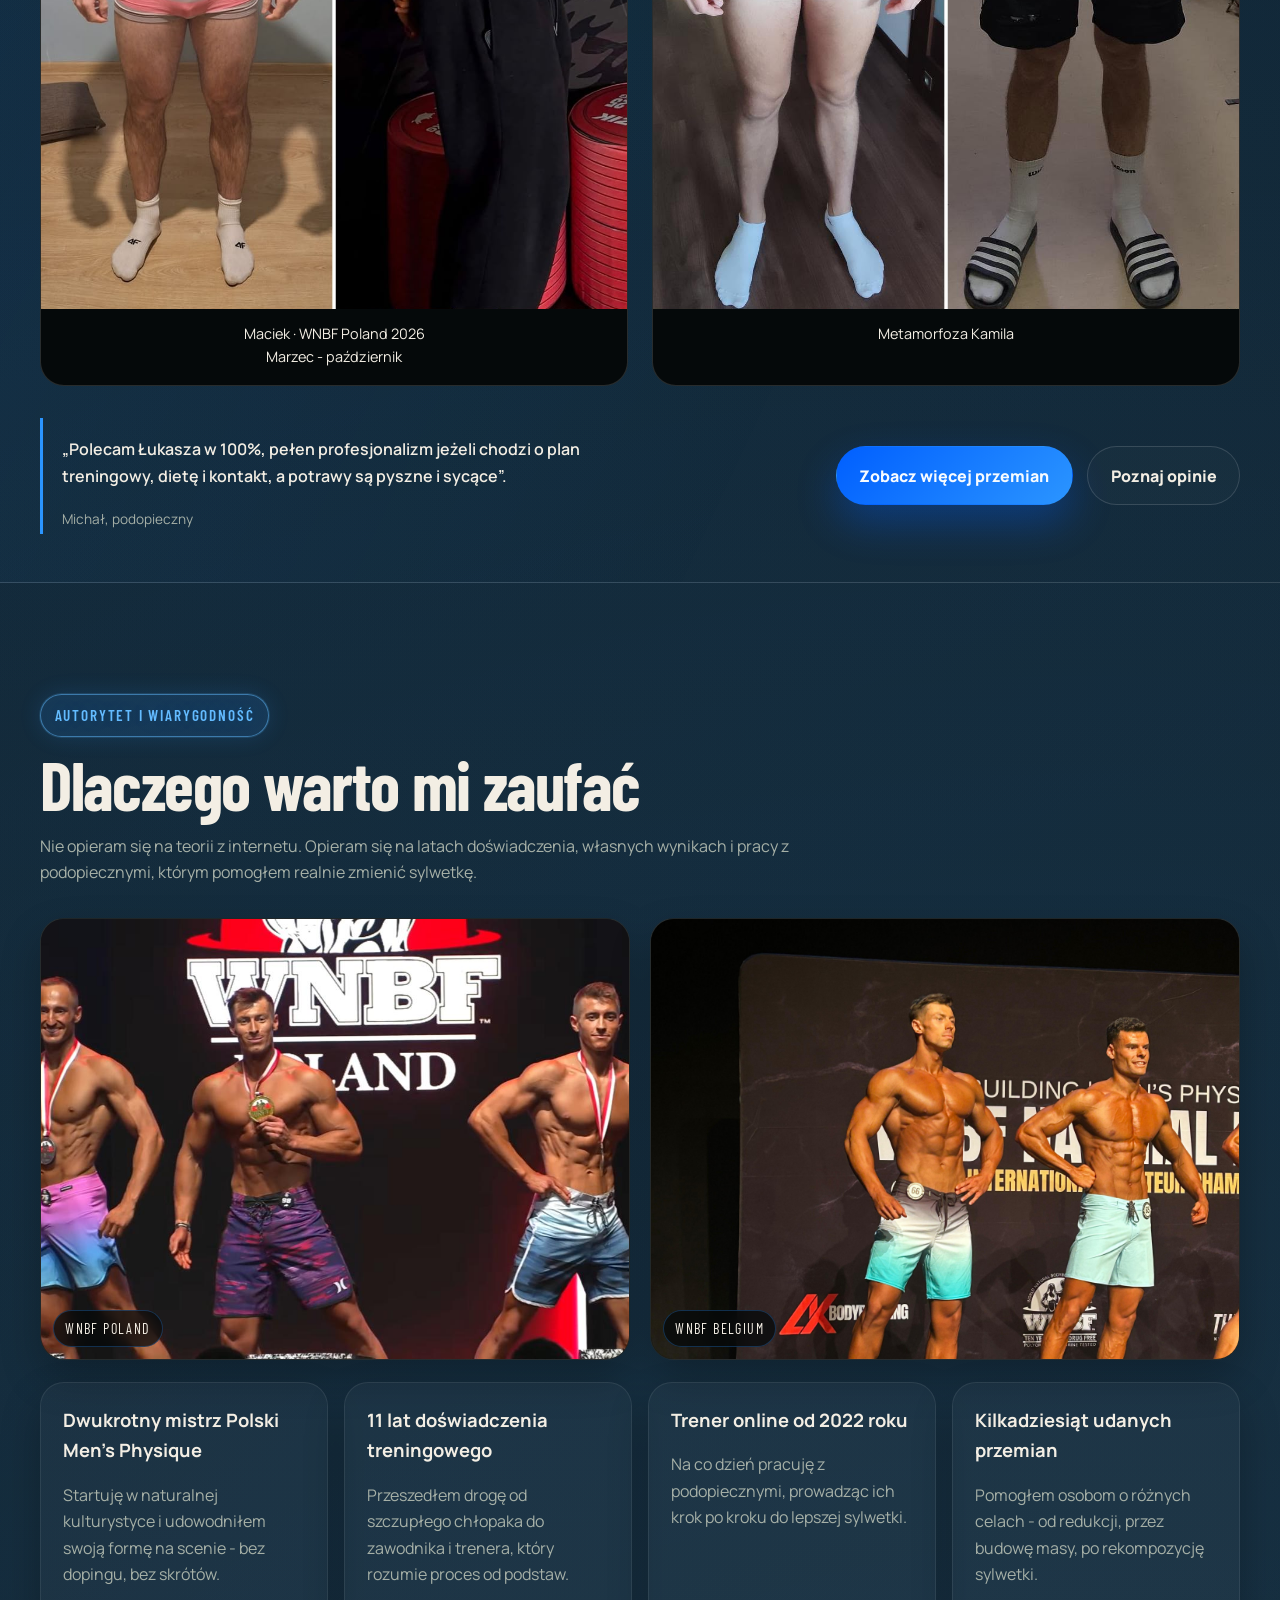
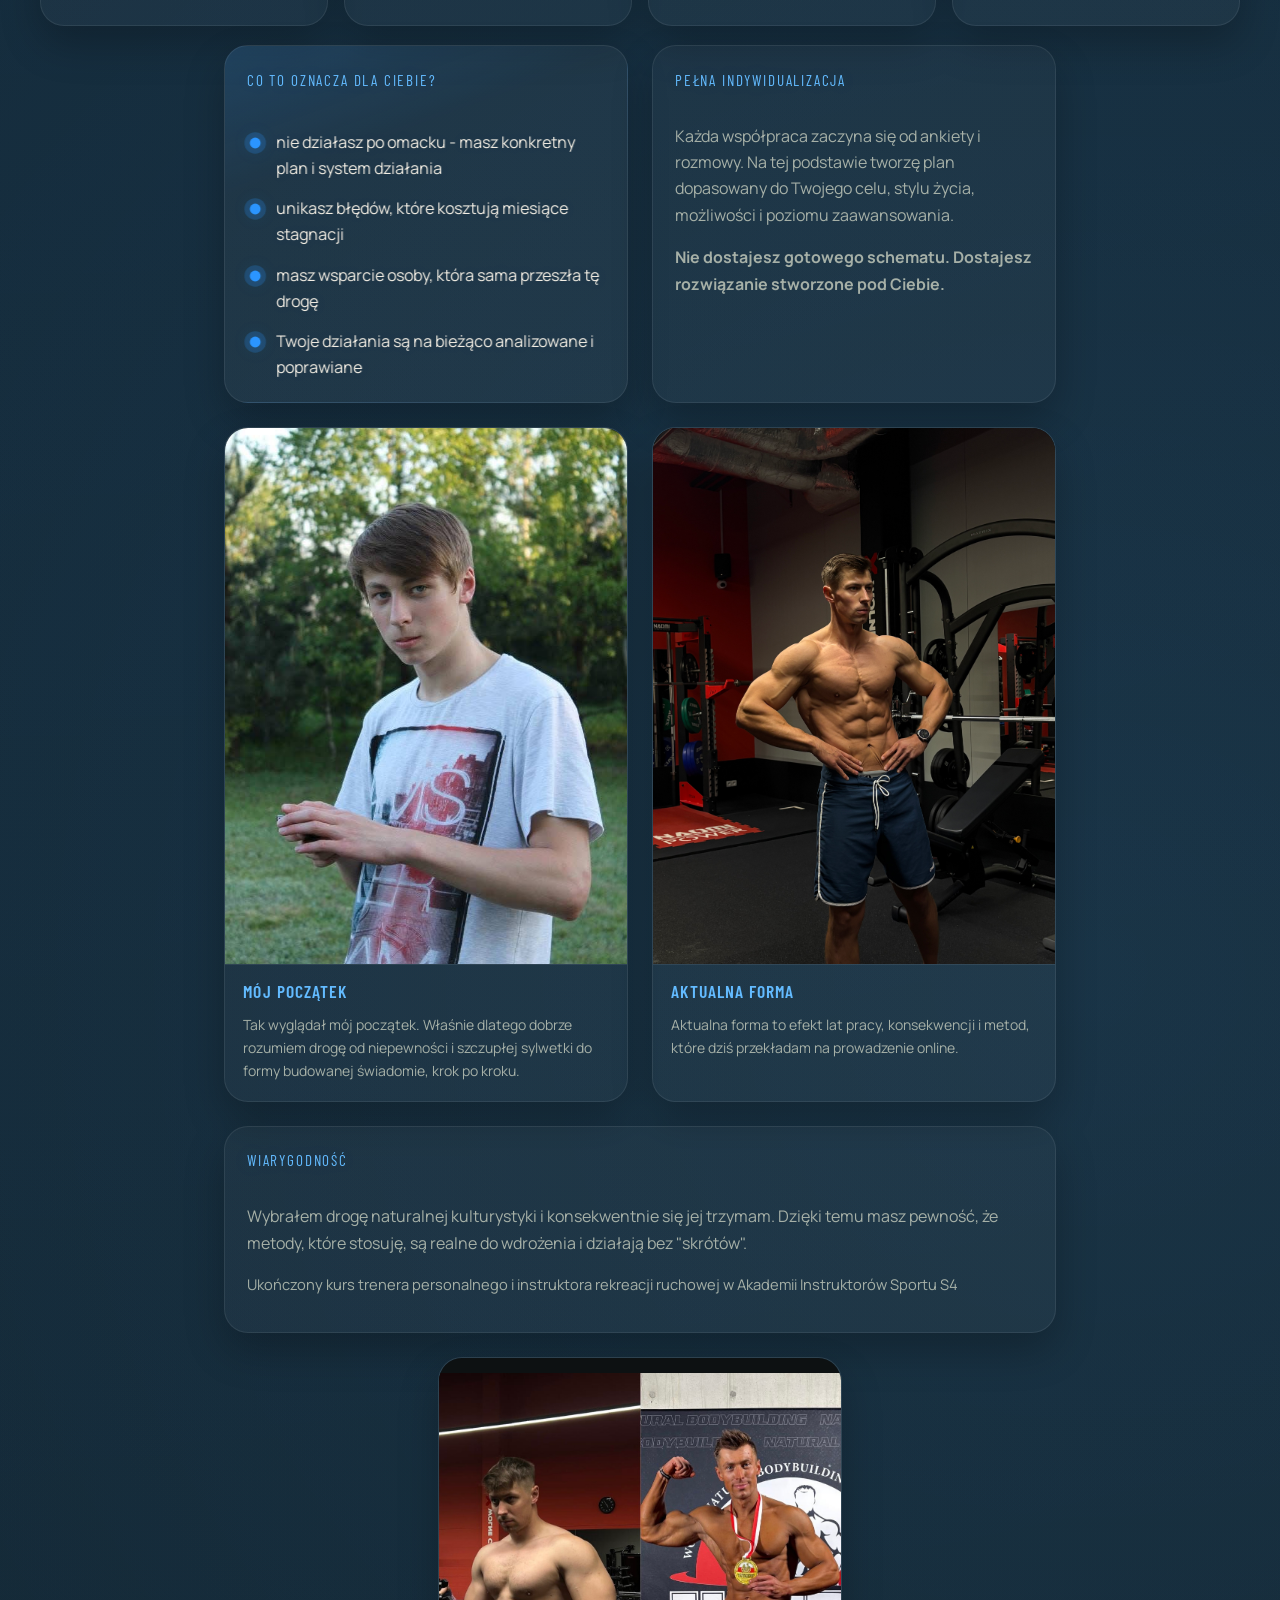
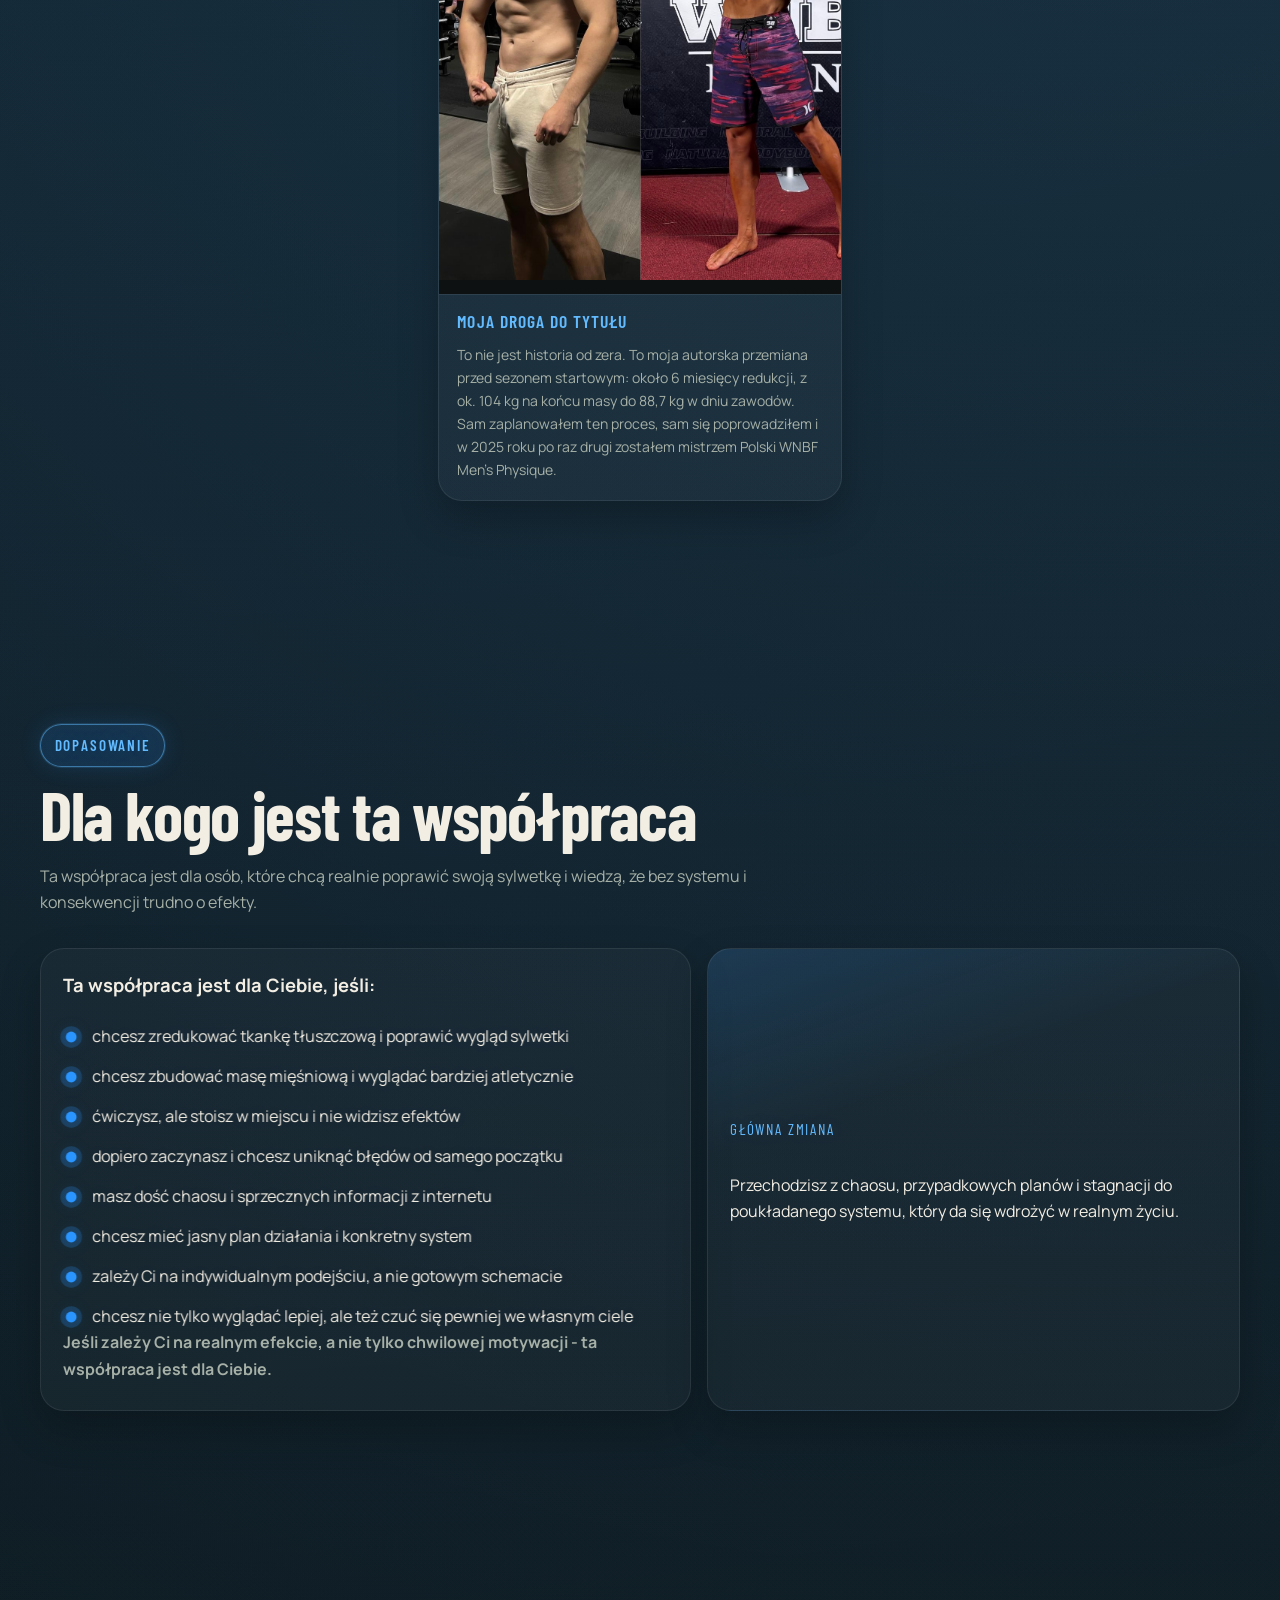
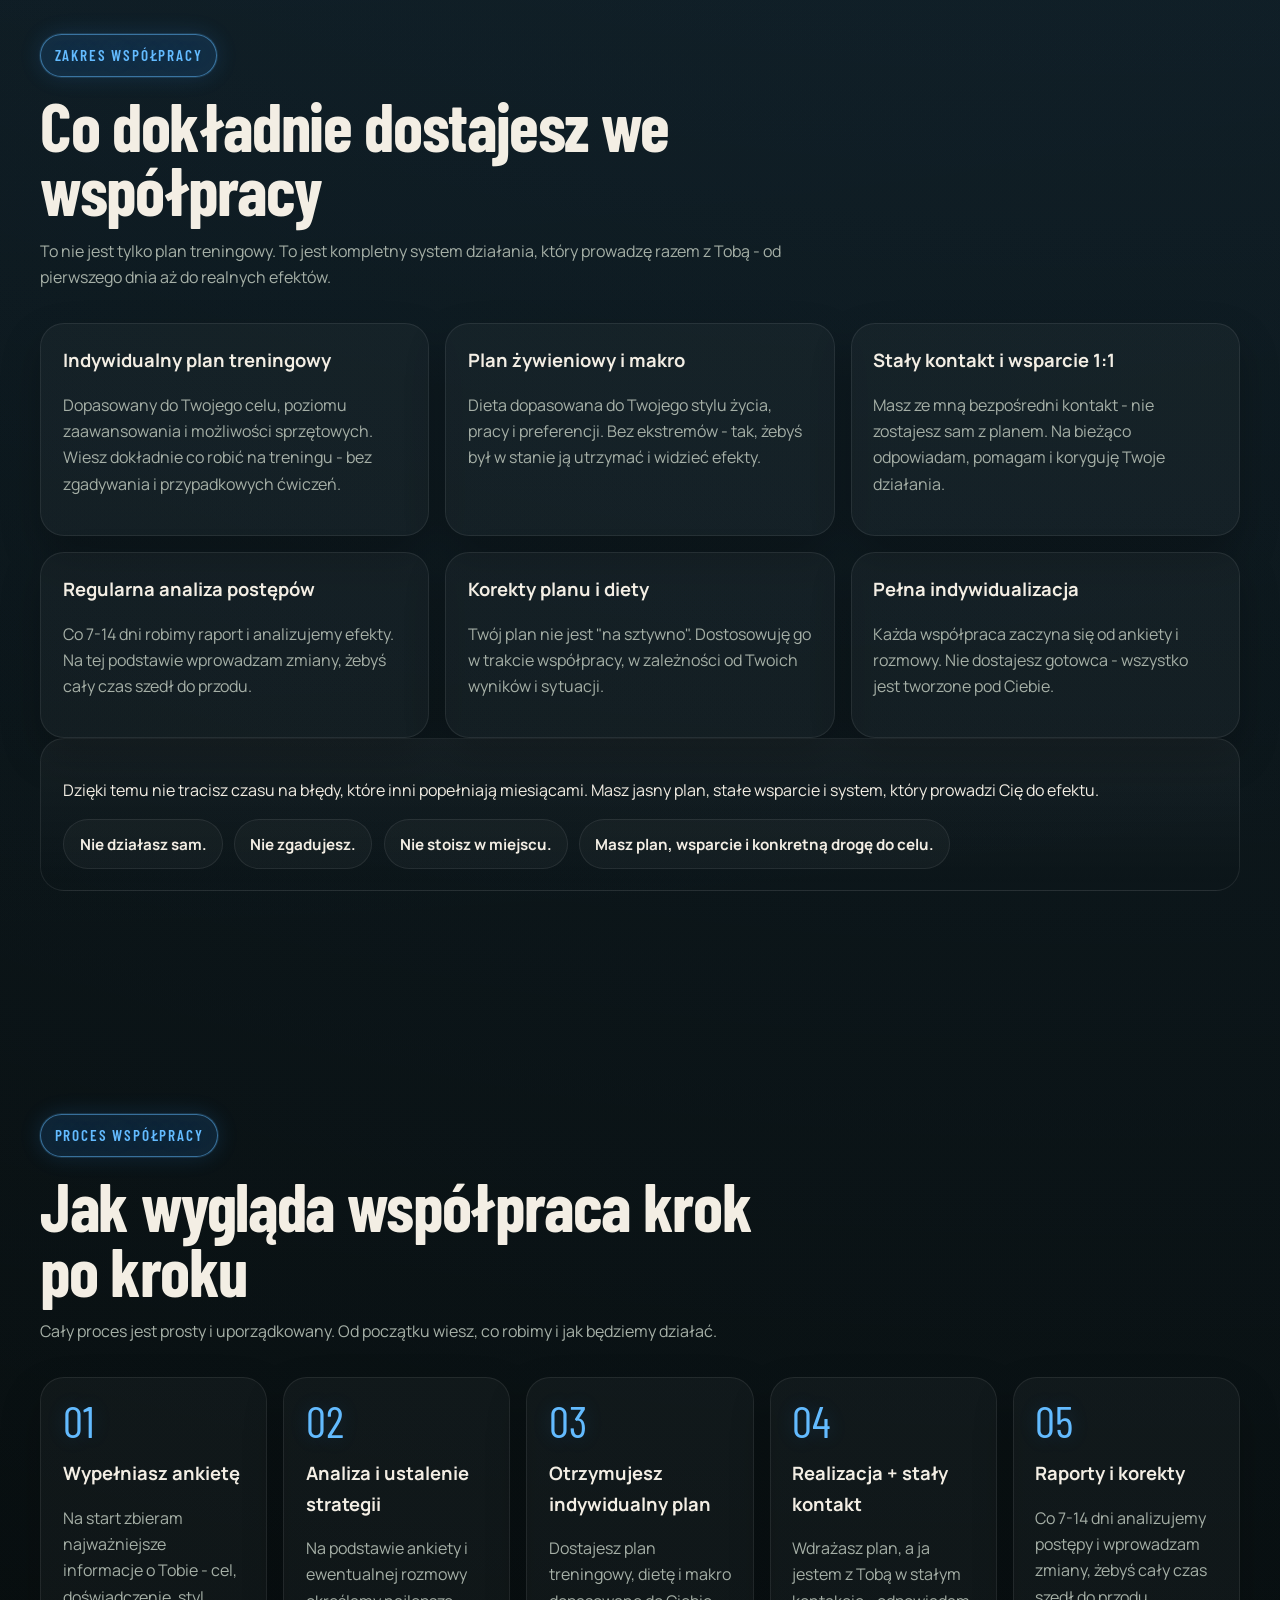
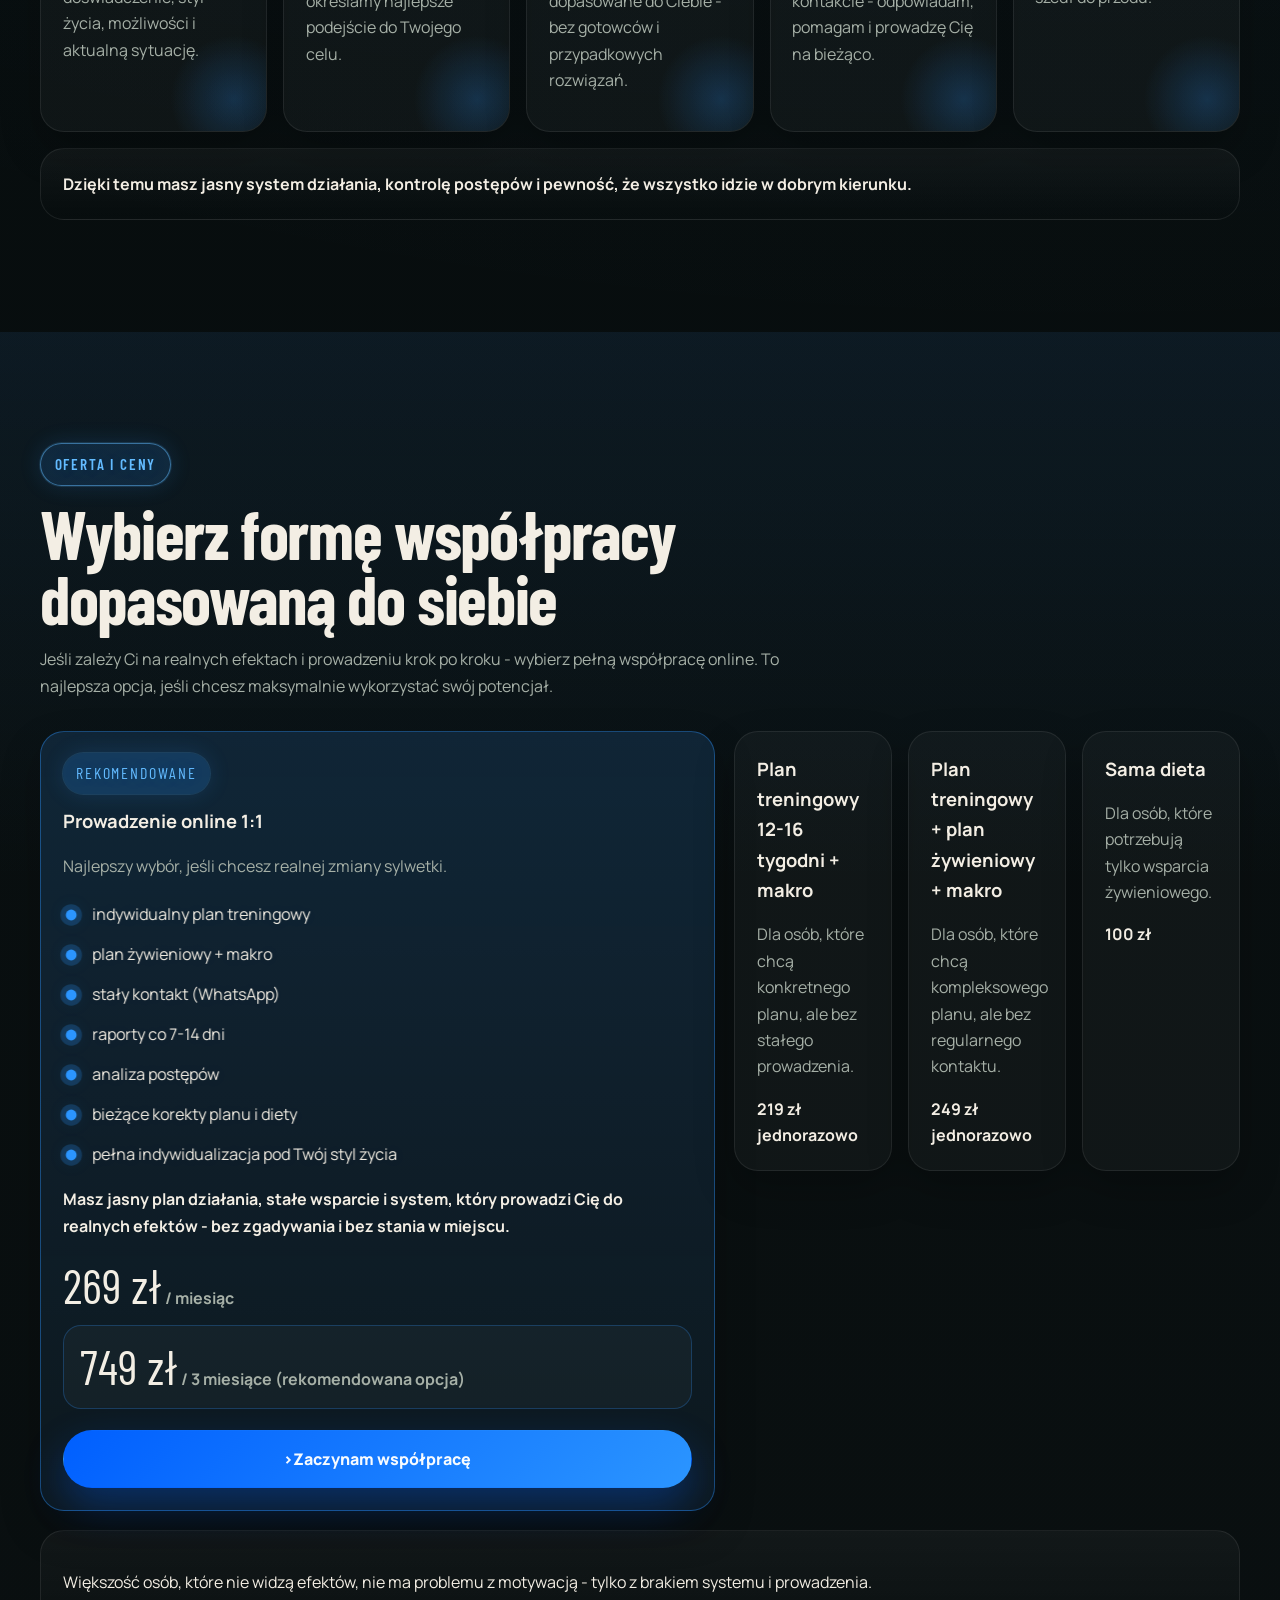
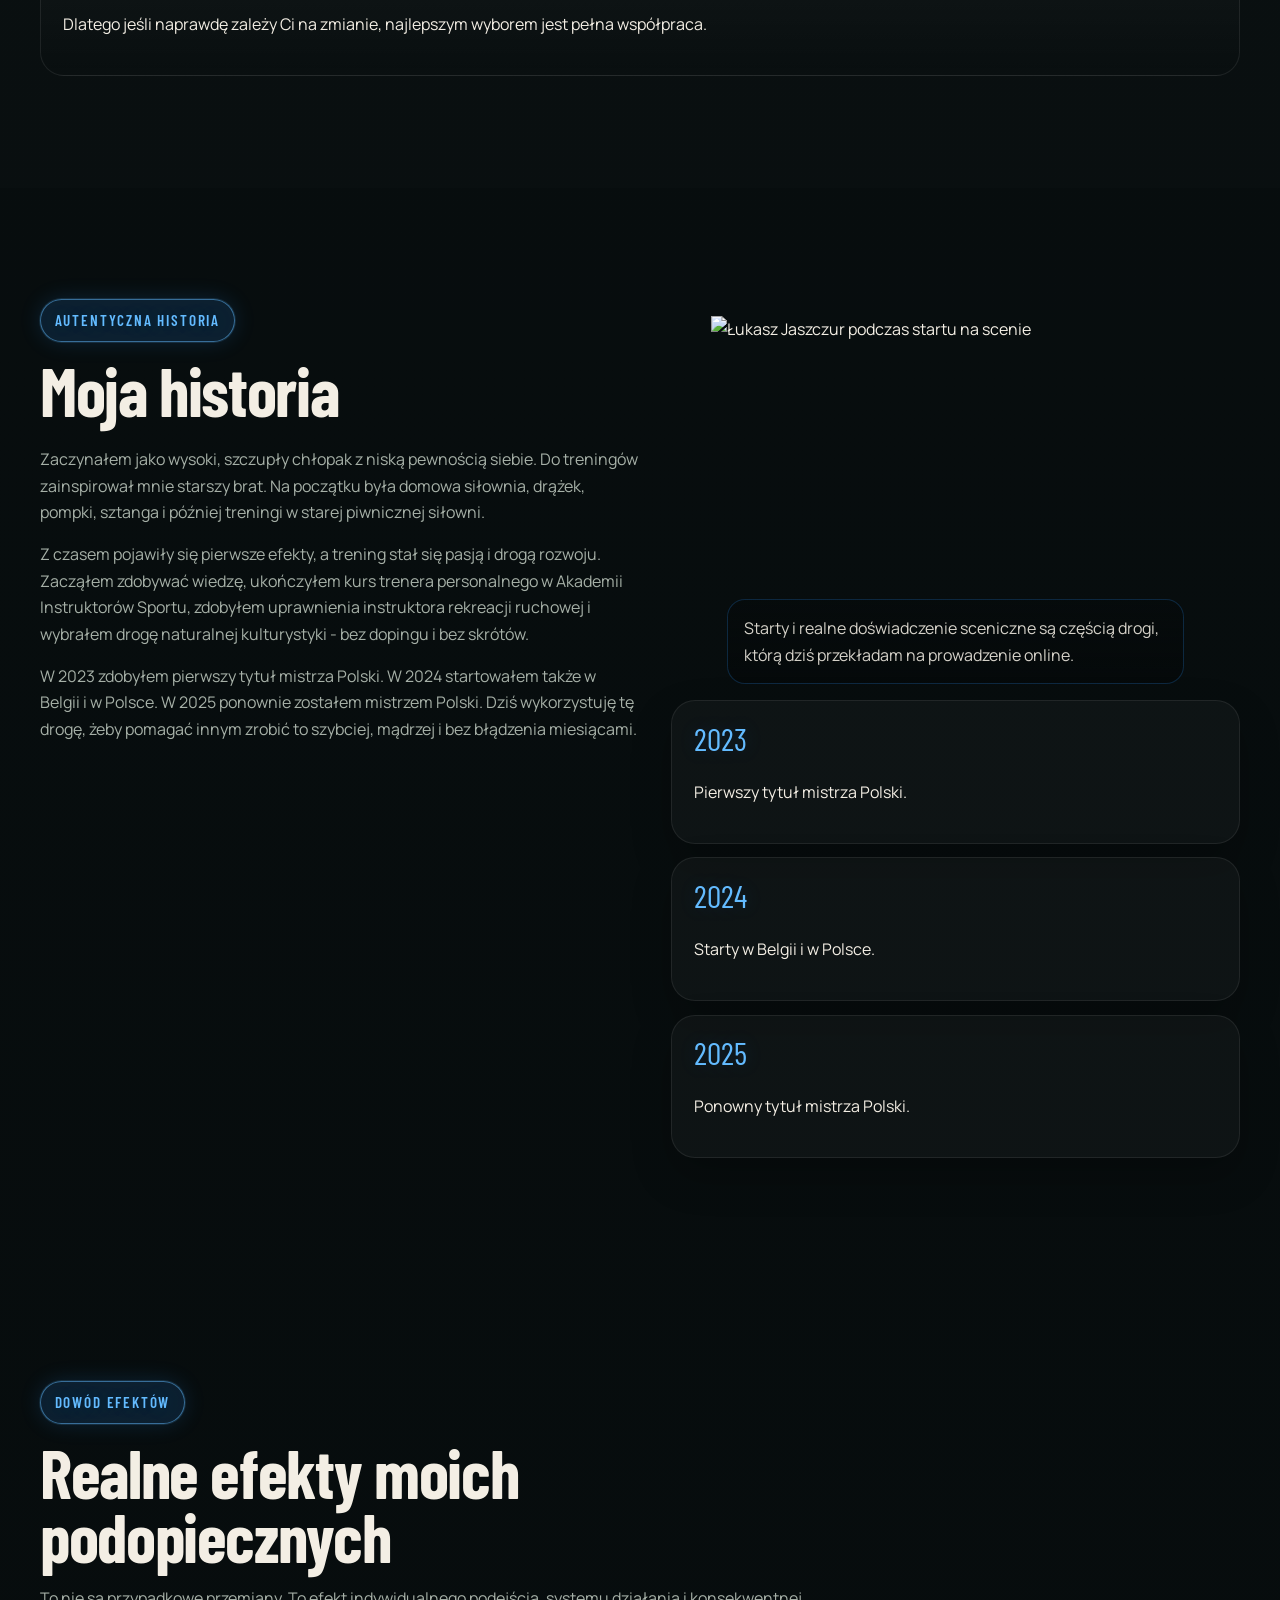
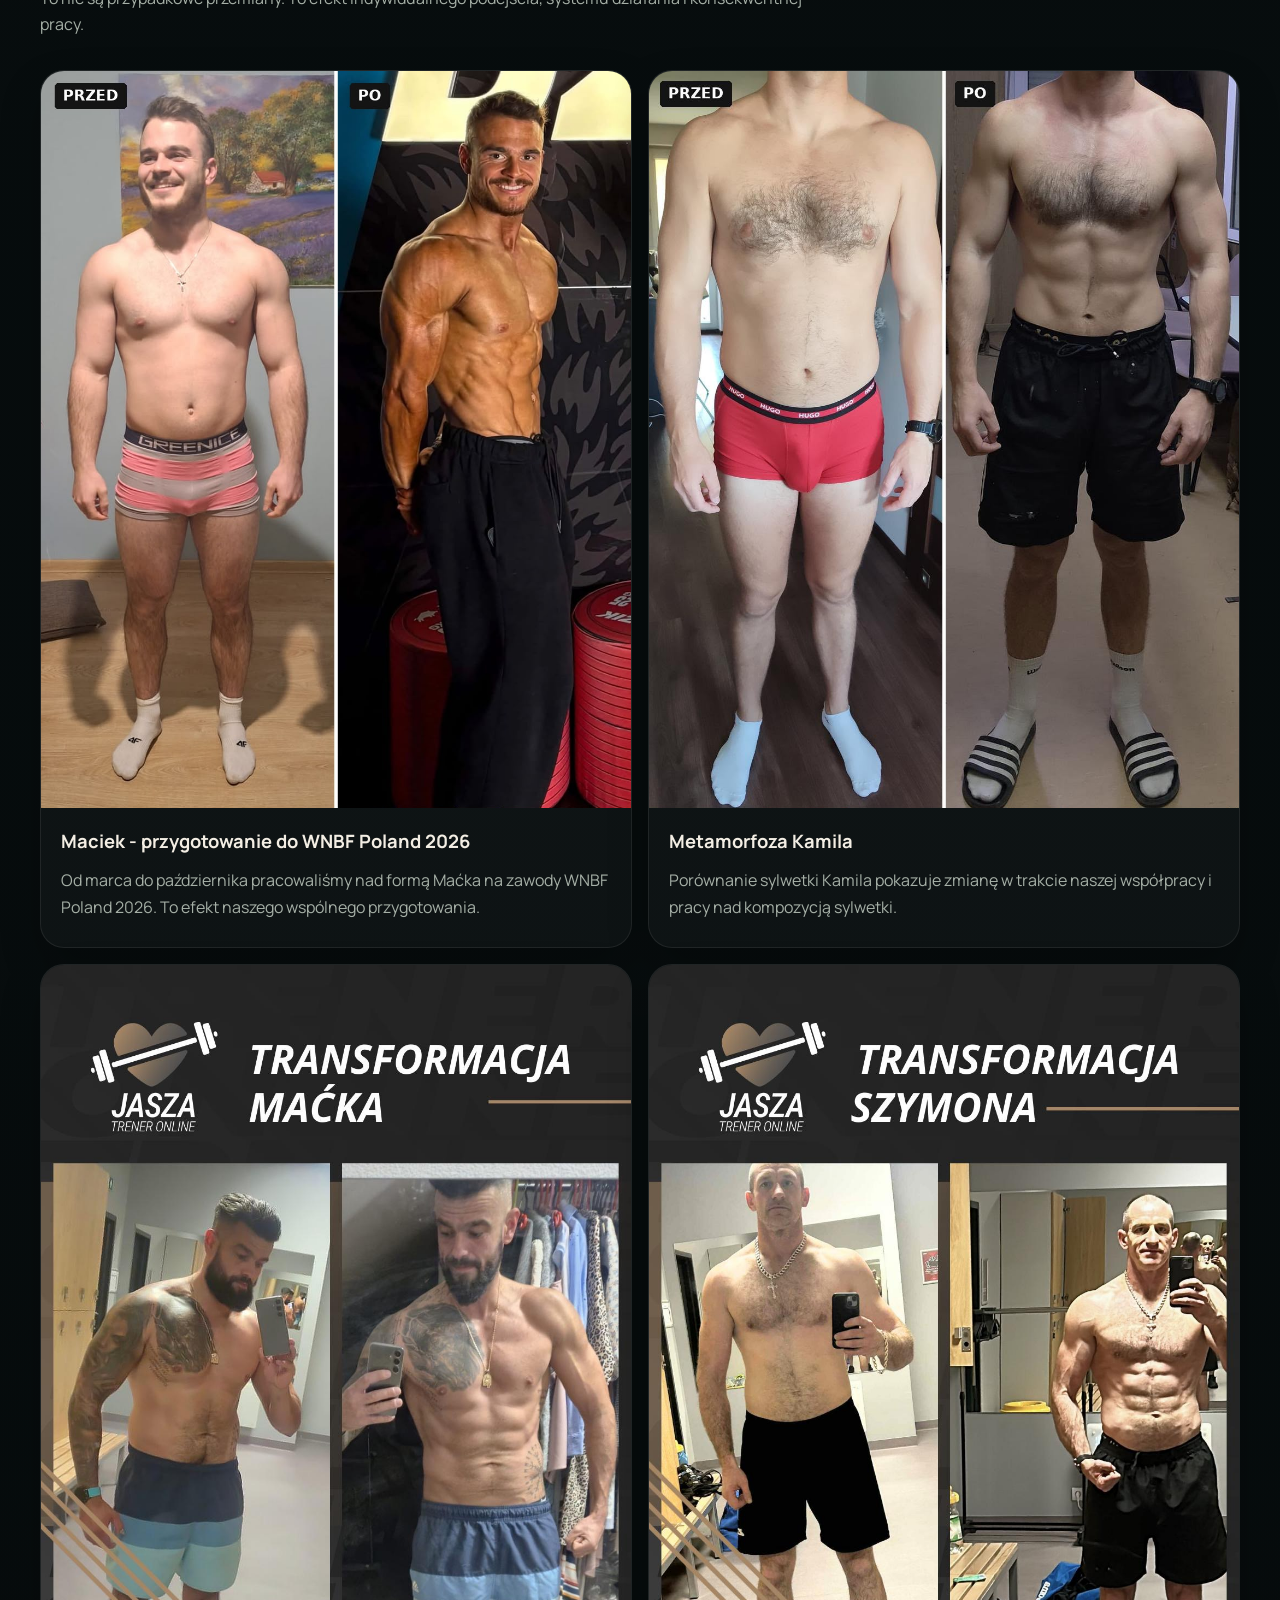
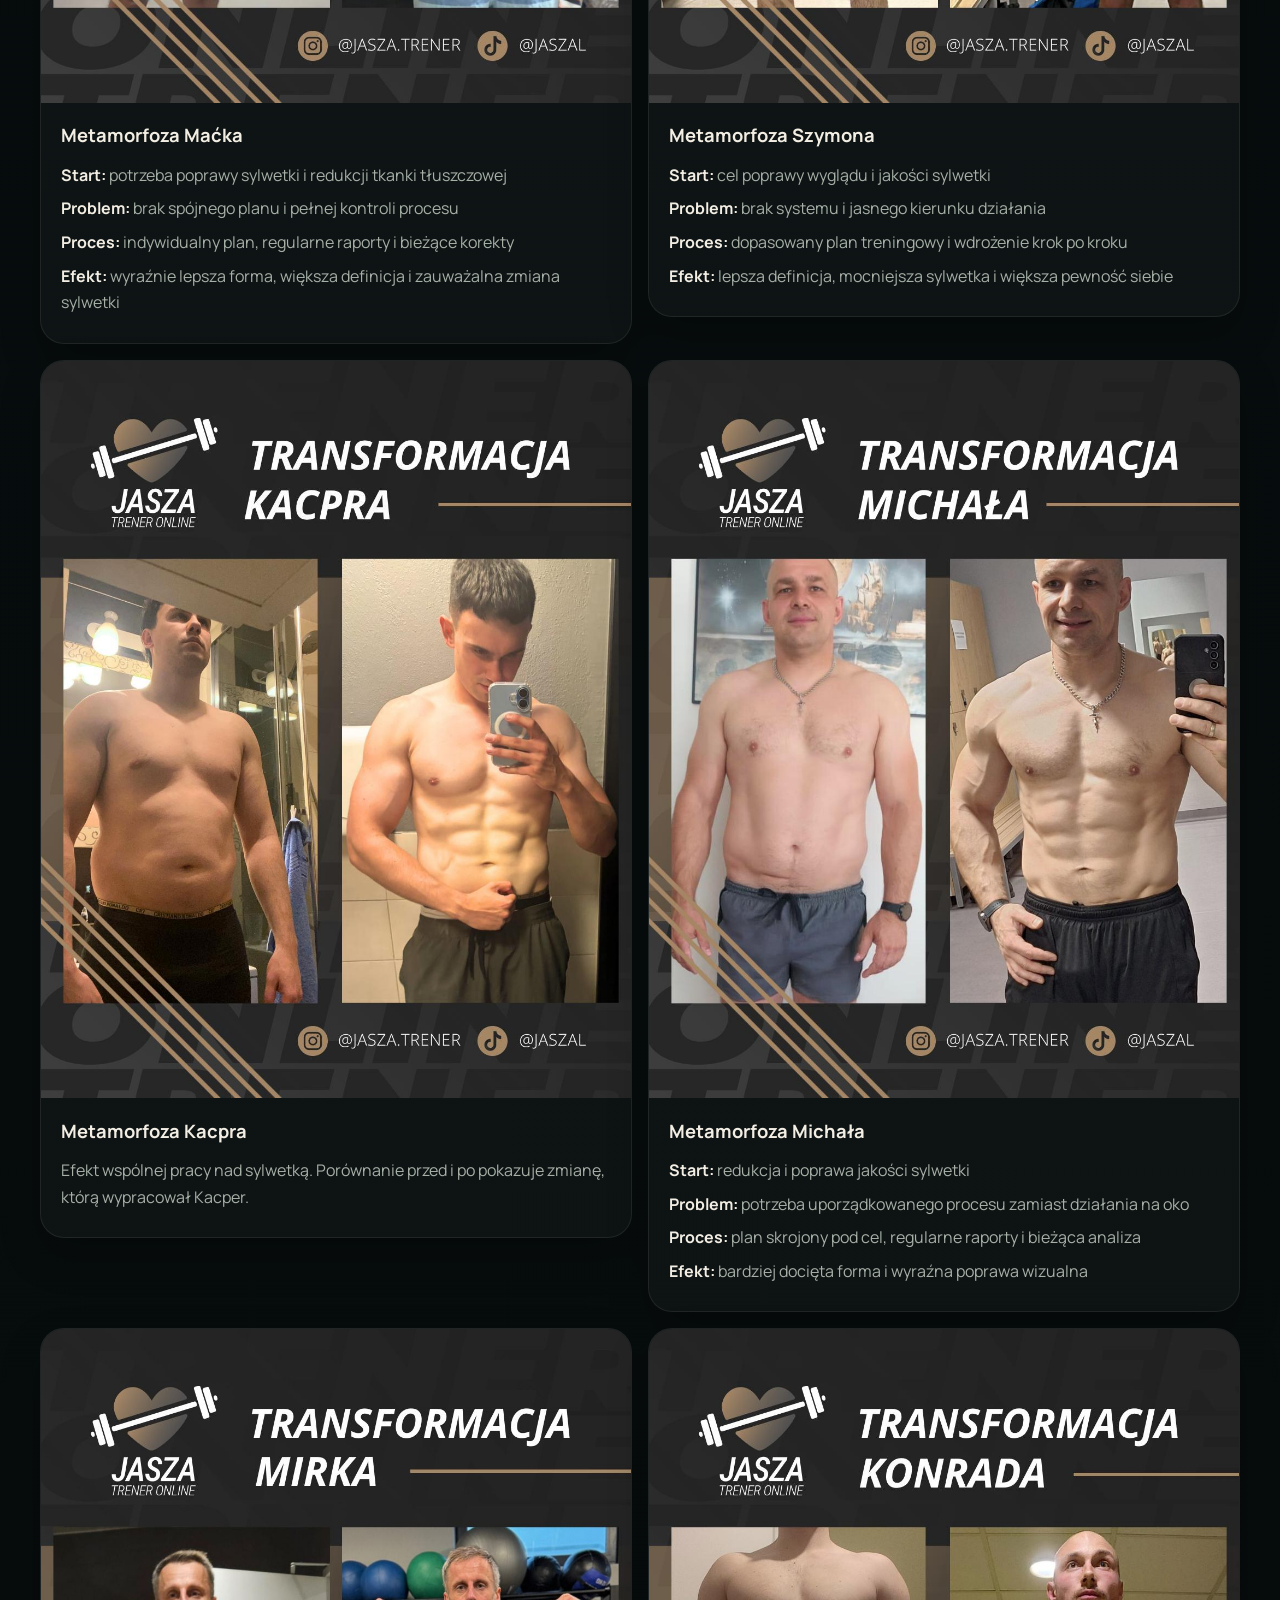
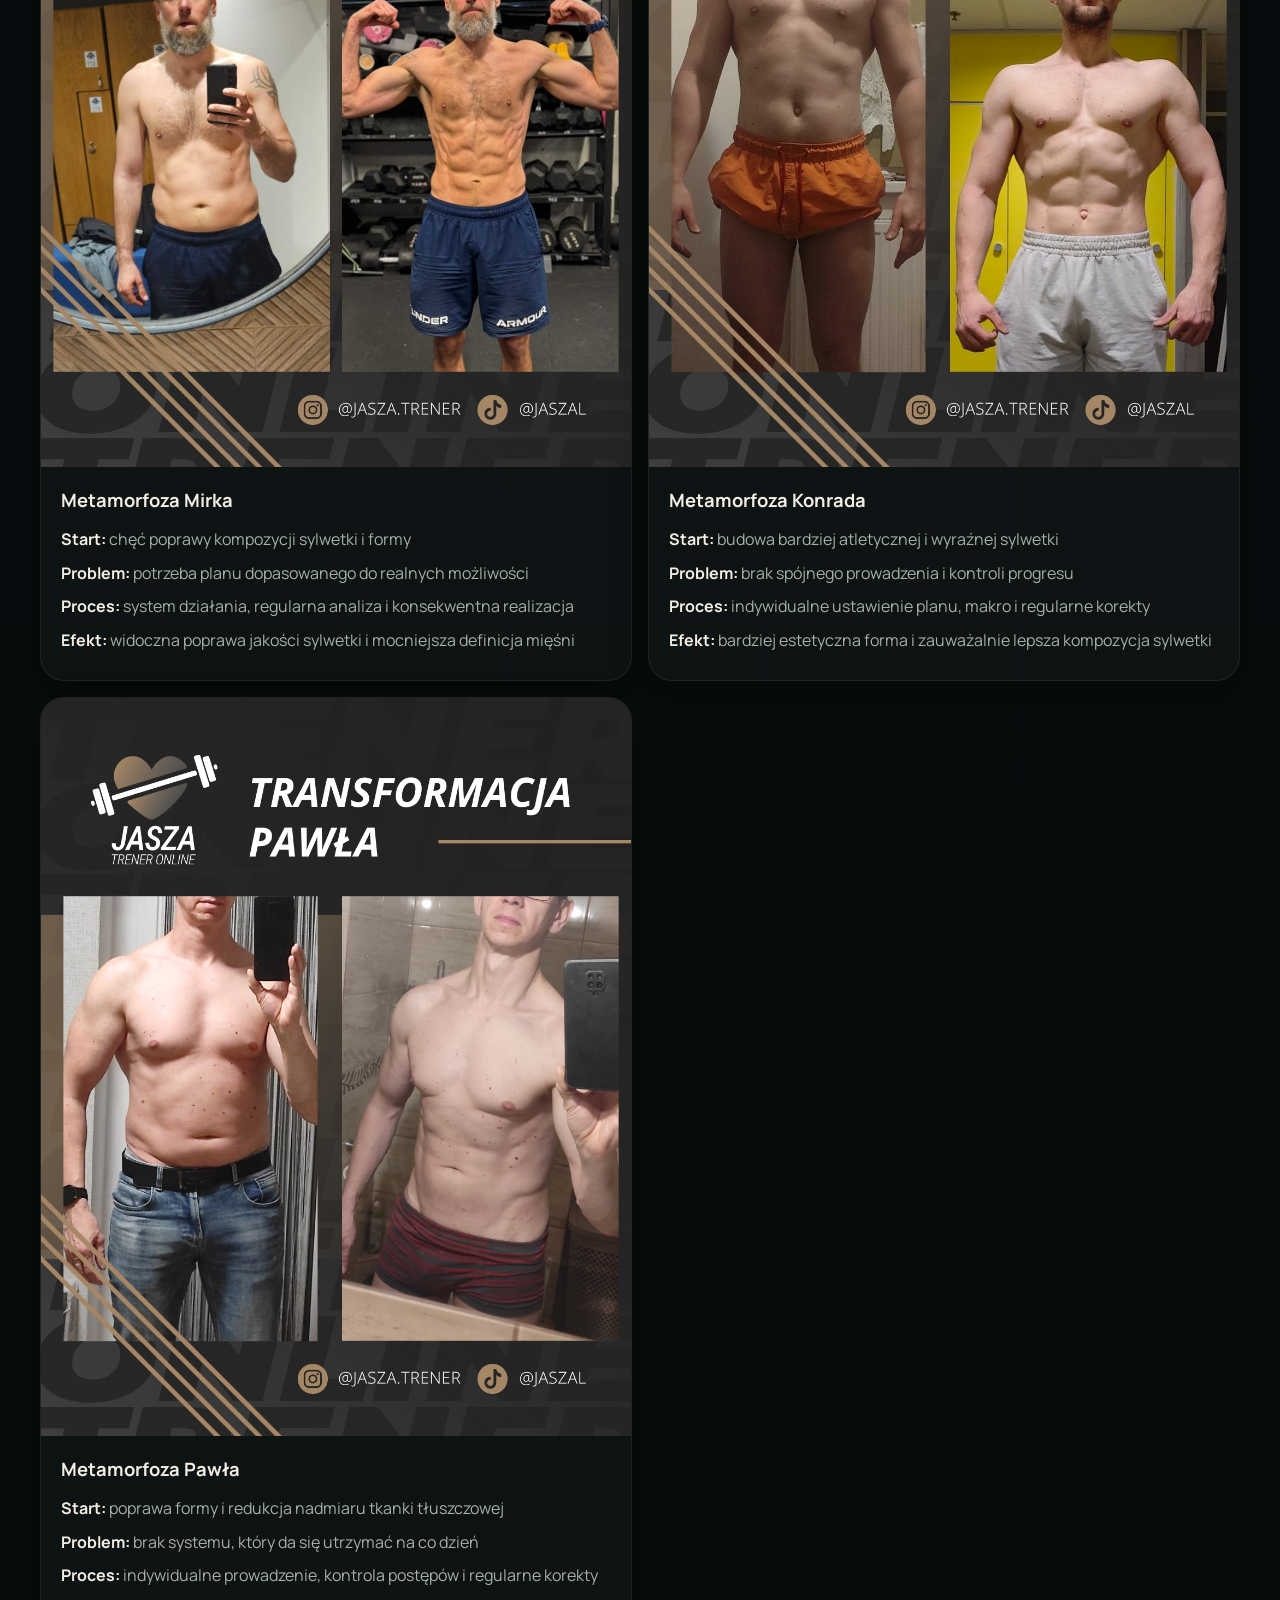
==== commit 6c23b794: "drobne zmiany" ====
--- a/index.html
+++ b/index.html
@@ -5,28 +5,30 @@
     <meta name="viewport" content="width=device-width, initial-scale=1.0" />
     <meta
       name="description"
-      content="Oferta trenera personalnego online, który pomoże Ci zbudować sylwetkę, z której będziesz dumny - zdrowo, świadomie i z indywidualnym planem działania."
+      content="Trener personalny online: indywidualny plan treningowy i żywieniowy, raporty oraz wsparcie 1:1. Redukcja tkanki tłuszczowej i budowa mięśni."
     />
+    <link rel="canonical" href="https://jaszatrener.pl/" />
     <meta property="og:type" content="website" />
+    <meta property="og:url" content="https://jaszatrener.pl/" />
     <meta
       property="og:title"
-      content="Łukasz Jaszczur | Trener personalny online"
+      content="Trener personalny online 1:1 | Łukasz Jaszczur"
     />
     <meta
       property="og:description"
-      content="Oferta trenera personalnego online, który pomoże Ci zbudować sylwetkę, z której będziesz dumny - zdrowo, świadomie i z indywidualnym planem działania."
+      content="Trener personalny online: indywidualny plan treningowy i żywieniowy, raporty oraz wsparcie 1:1. Redukcja tkanki tłuszczowej i budowa mięśni."
     />
     <meta name="twitter:card" content="summary" />
     <meta
       name="twitter:title"
-      content="Łukasz Jaszczur | Trener personalny online"
+      content="Trener personalny online 1:1 | Łukasz Jaszczur"
     />
     <meta
       name="twitter:description"
-      content="Oferta trenera personalnego online, który pomoże Ci zbudować sylwetkę, z której będziesz dumny - zdrowo, świadomie i z indywidualnym planem działania."
+      content="Trener personalny online: indywidualny plan treningowy i żywieniowy, raporty oraz wsparcie 1:1. Redukcja tkanki tłuszczowej i budowa mięśni."
     />
     <meta name="theme-color" content="#0a0f10" />
-    <title>Łukasz Jaszczur | Trener personalny online</title>
+    <title>Trener personalny online 1:1 | Łukasz Jaszczur</title>
     <link rel="stylesheet" href="./styles.css" />
   </head>
   <body>
--- a/styles.css
+++ b/styles.css
@@ -1316,6 +1316,11 @@
   object-position: center;
 }
 
+.trust-photo--before .photo-card__image {
+  object-fit: cover;
+  object-position: center 35%;
+}
+
 .trust-photo .photo-card__caption {
   flex: 1;
   padding: 1rem 1.15rem 1.15rem;
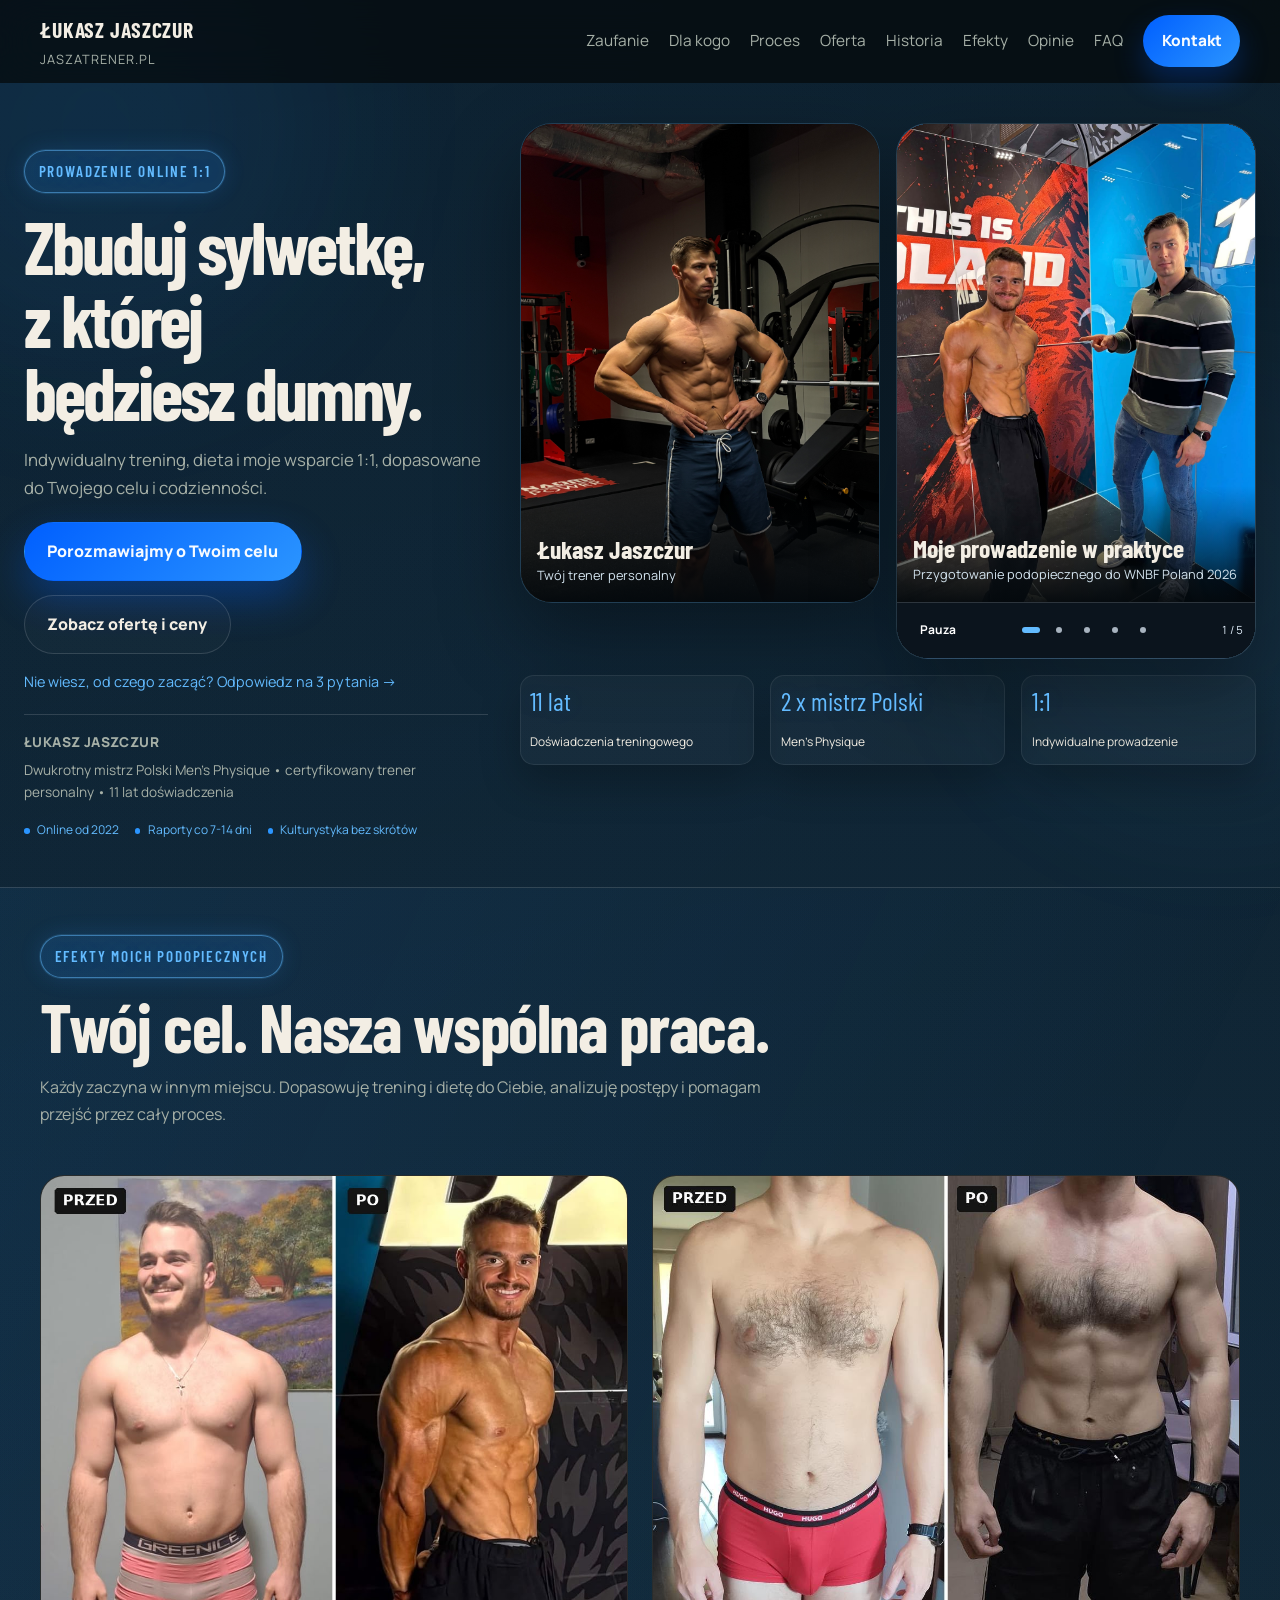
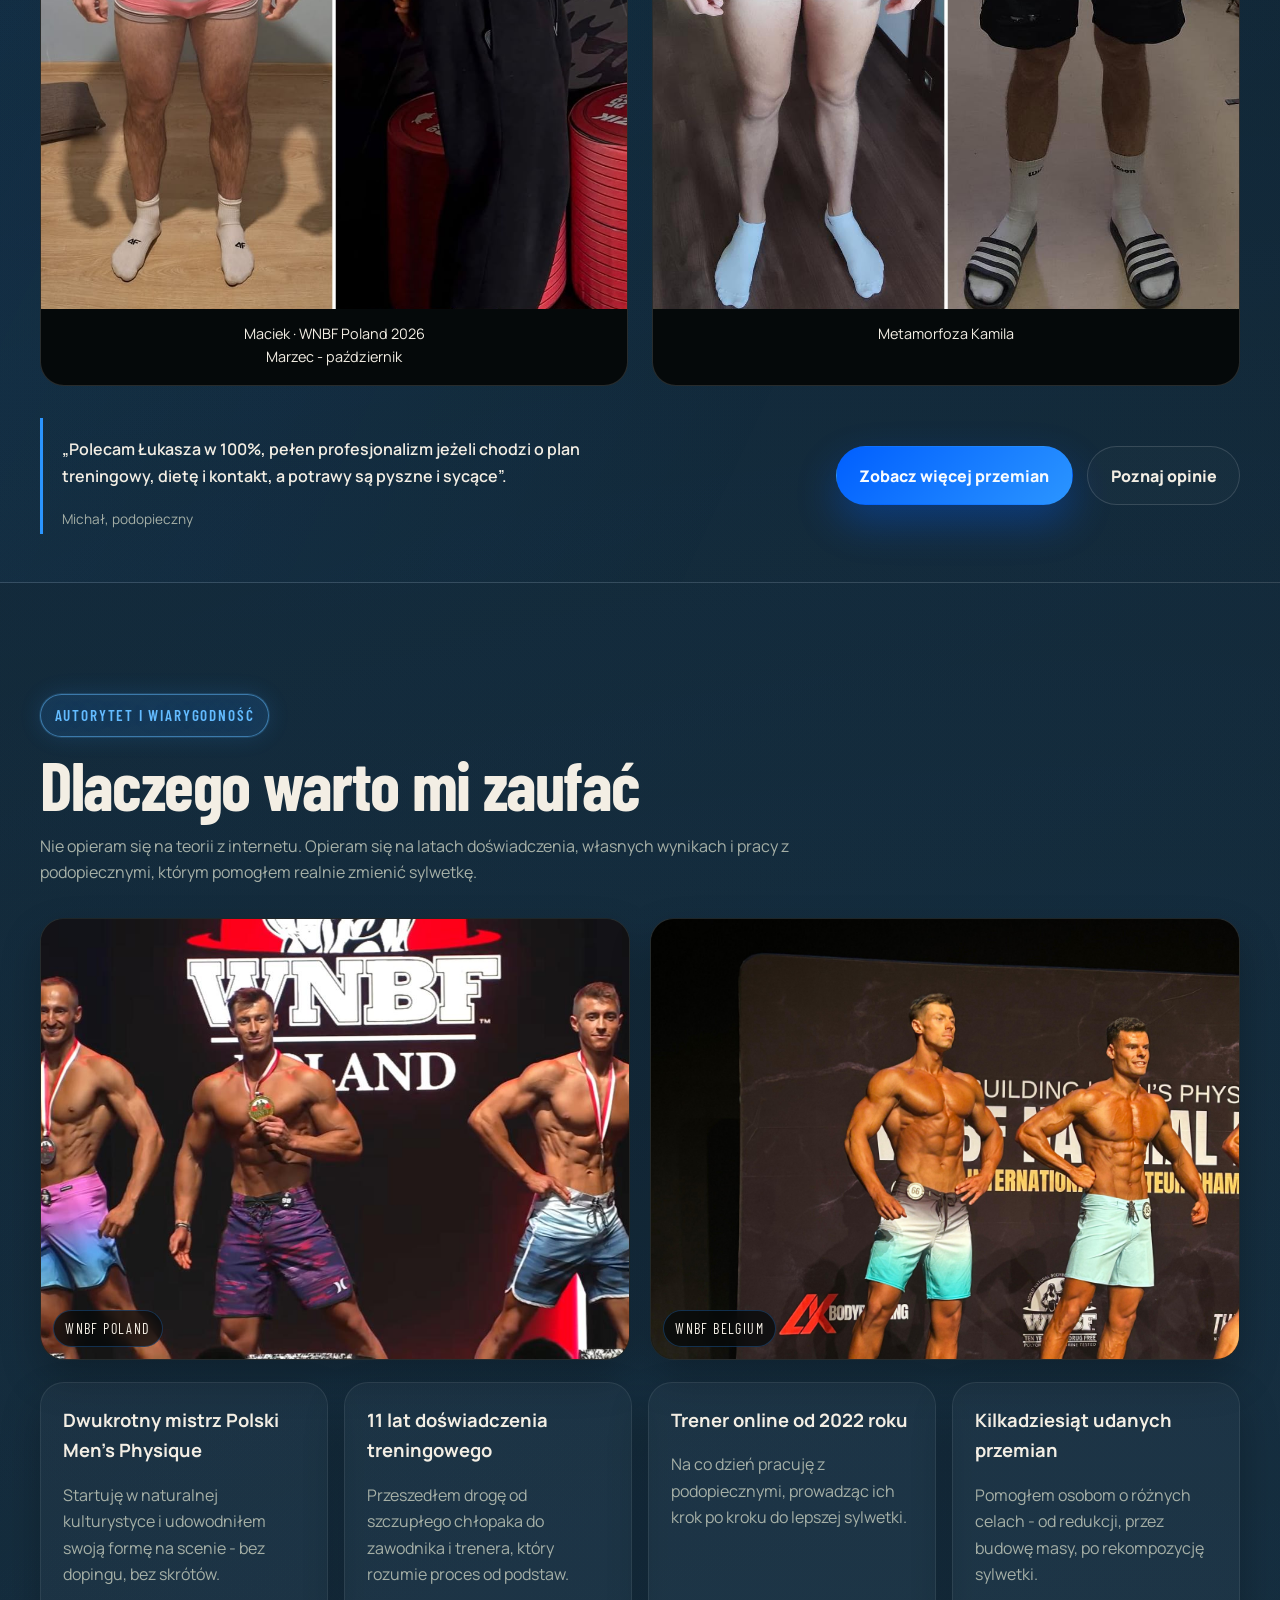
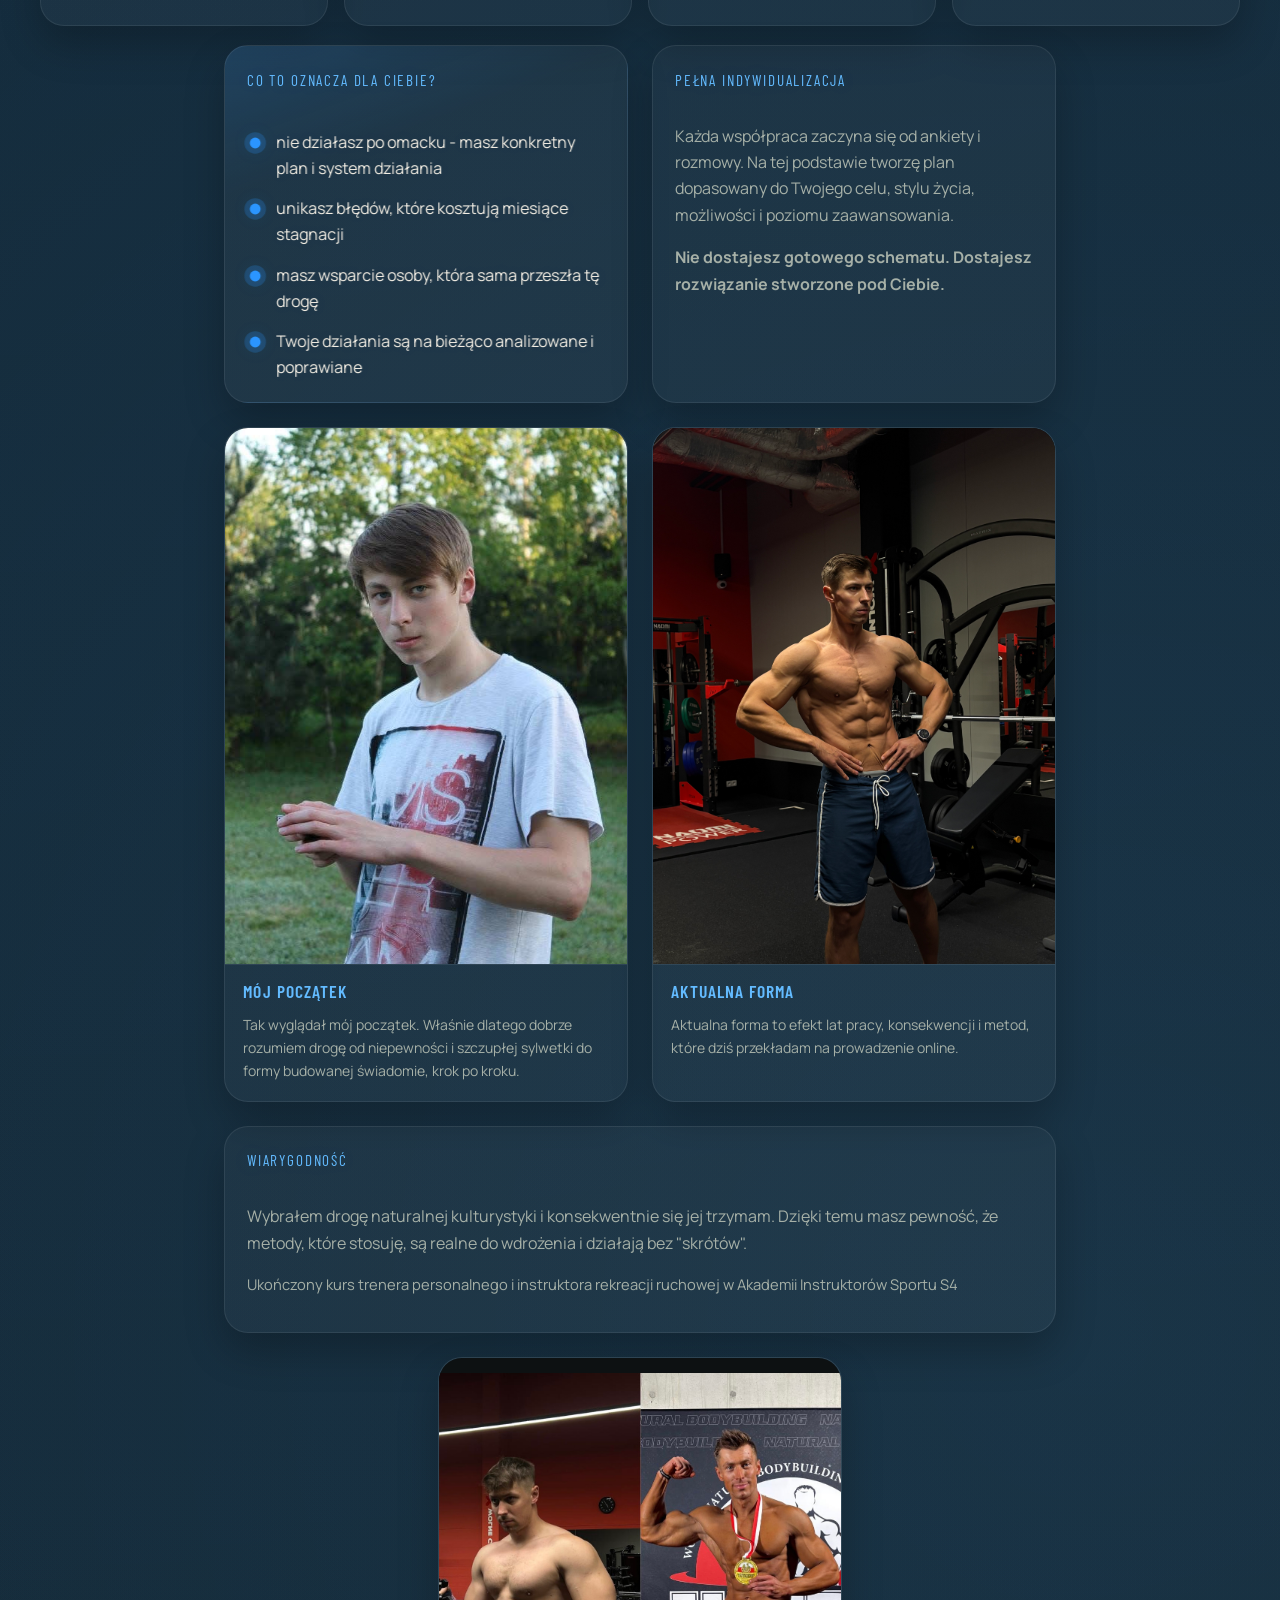
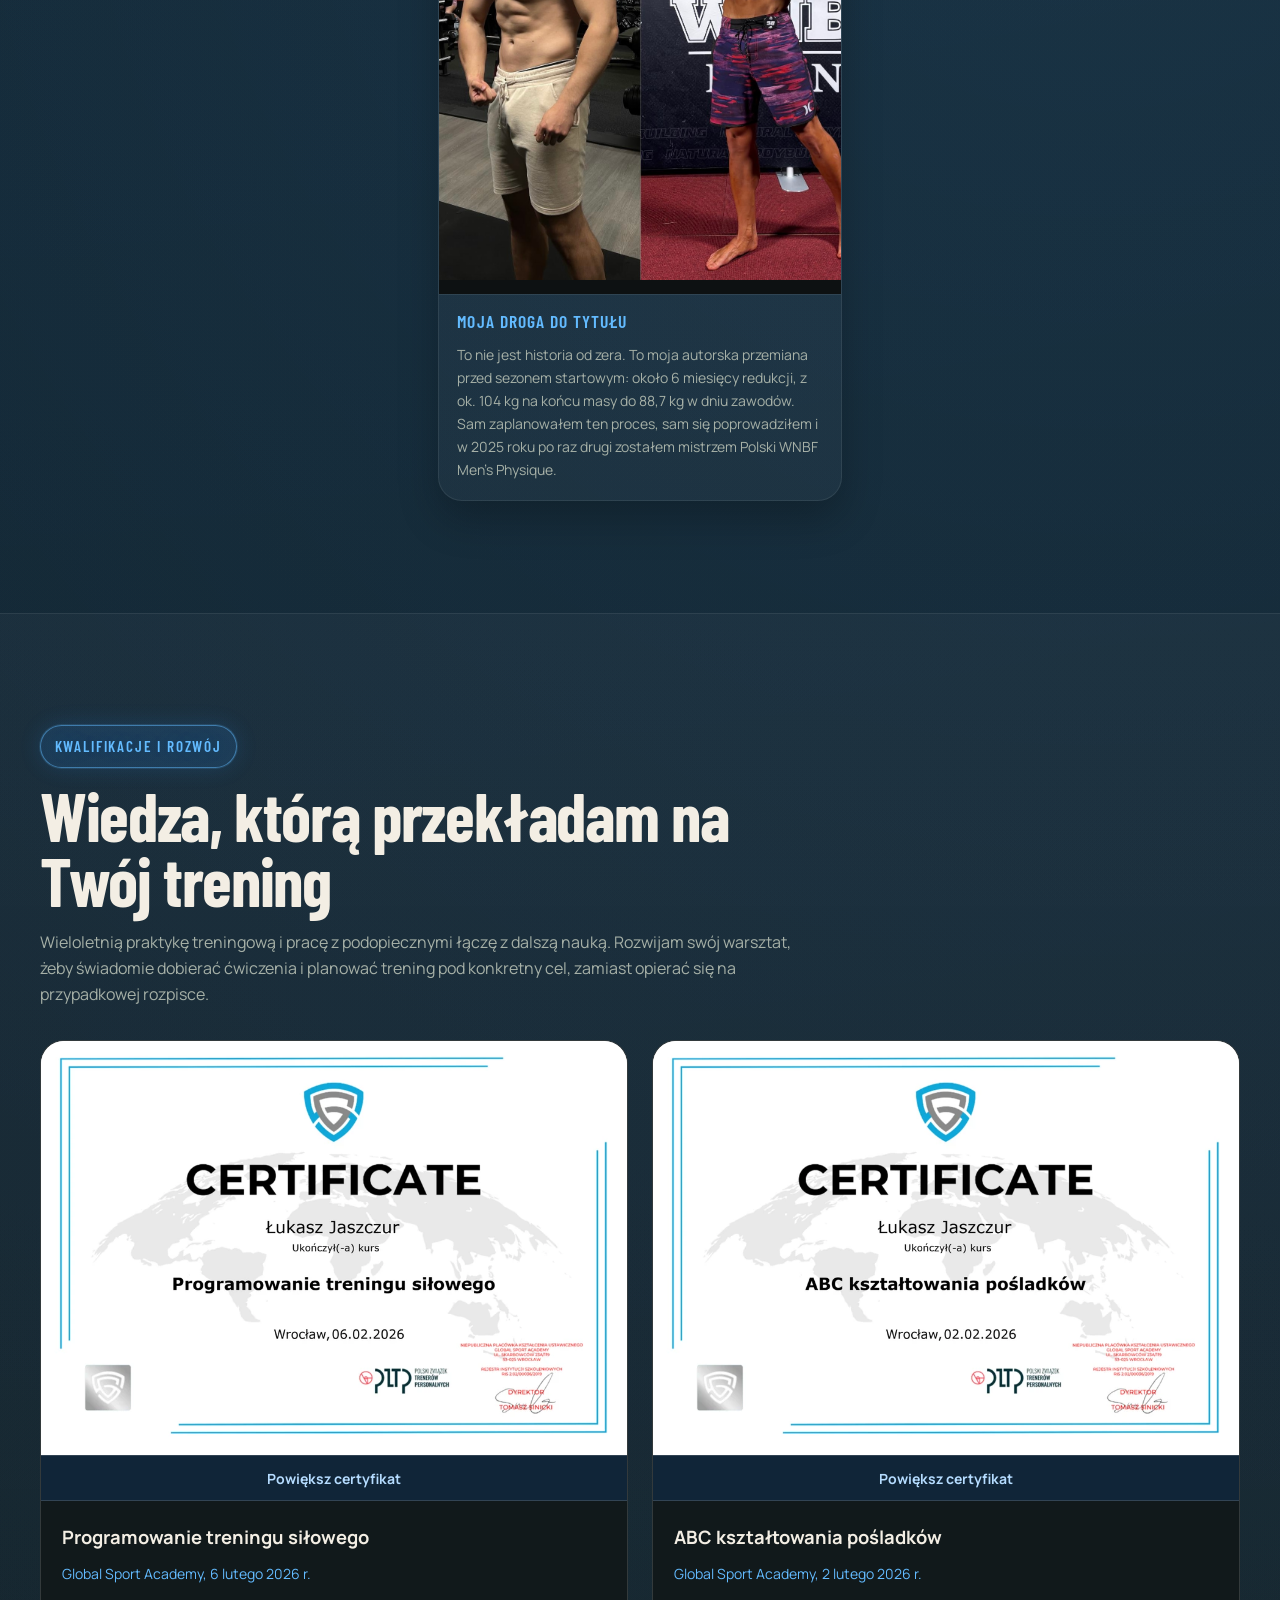
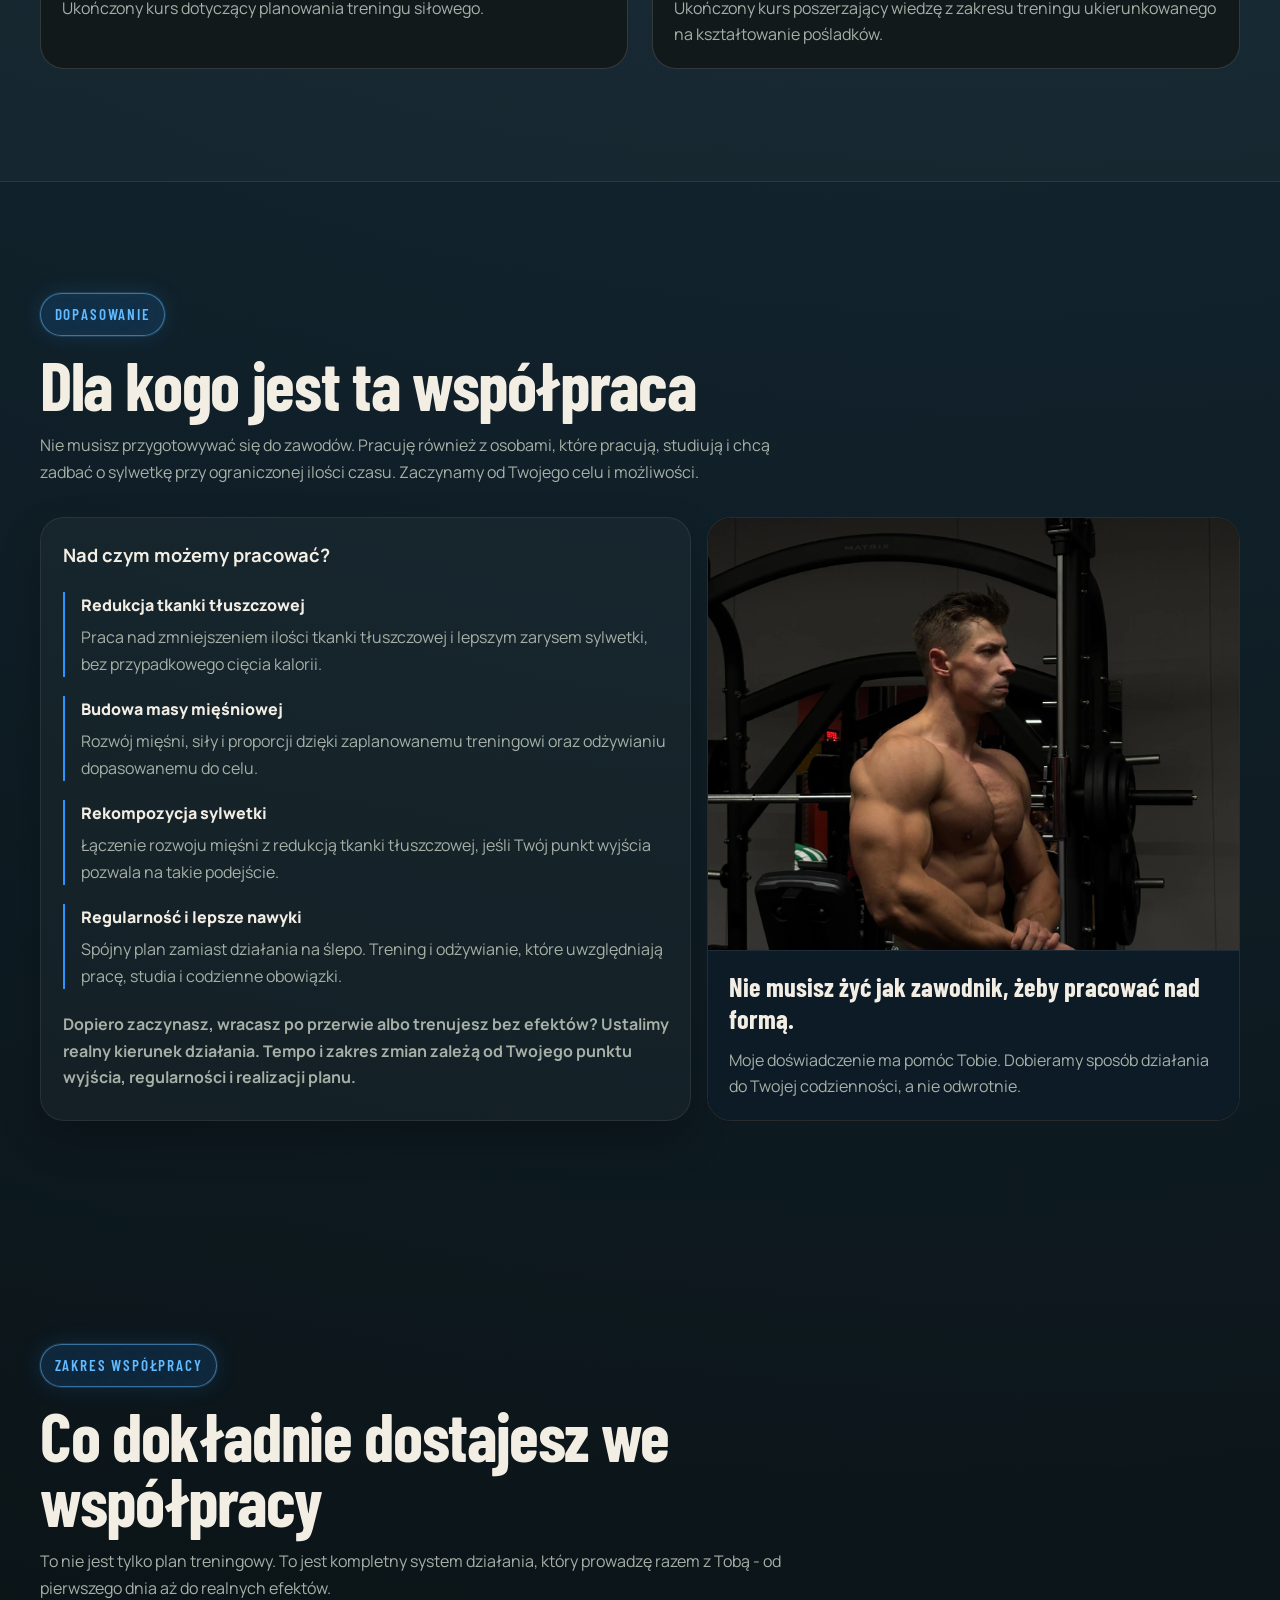
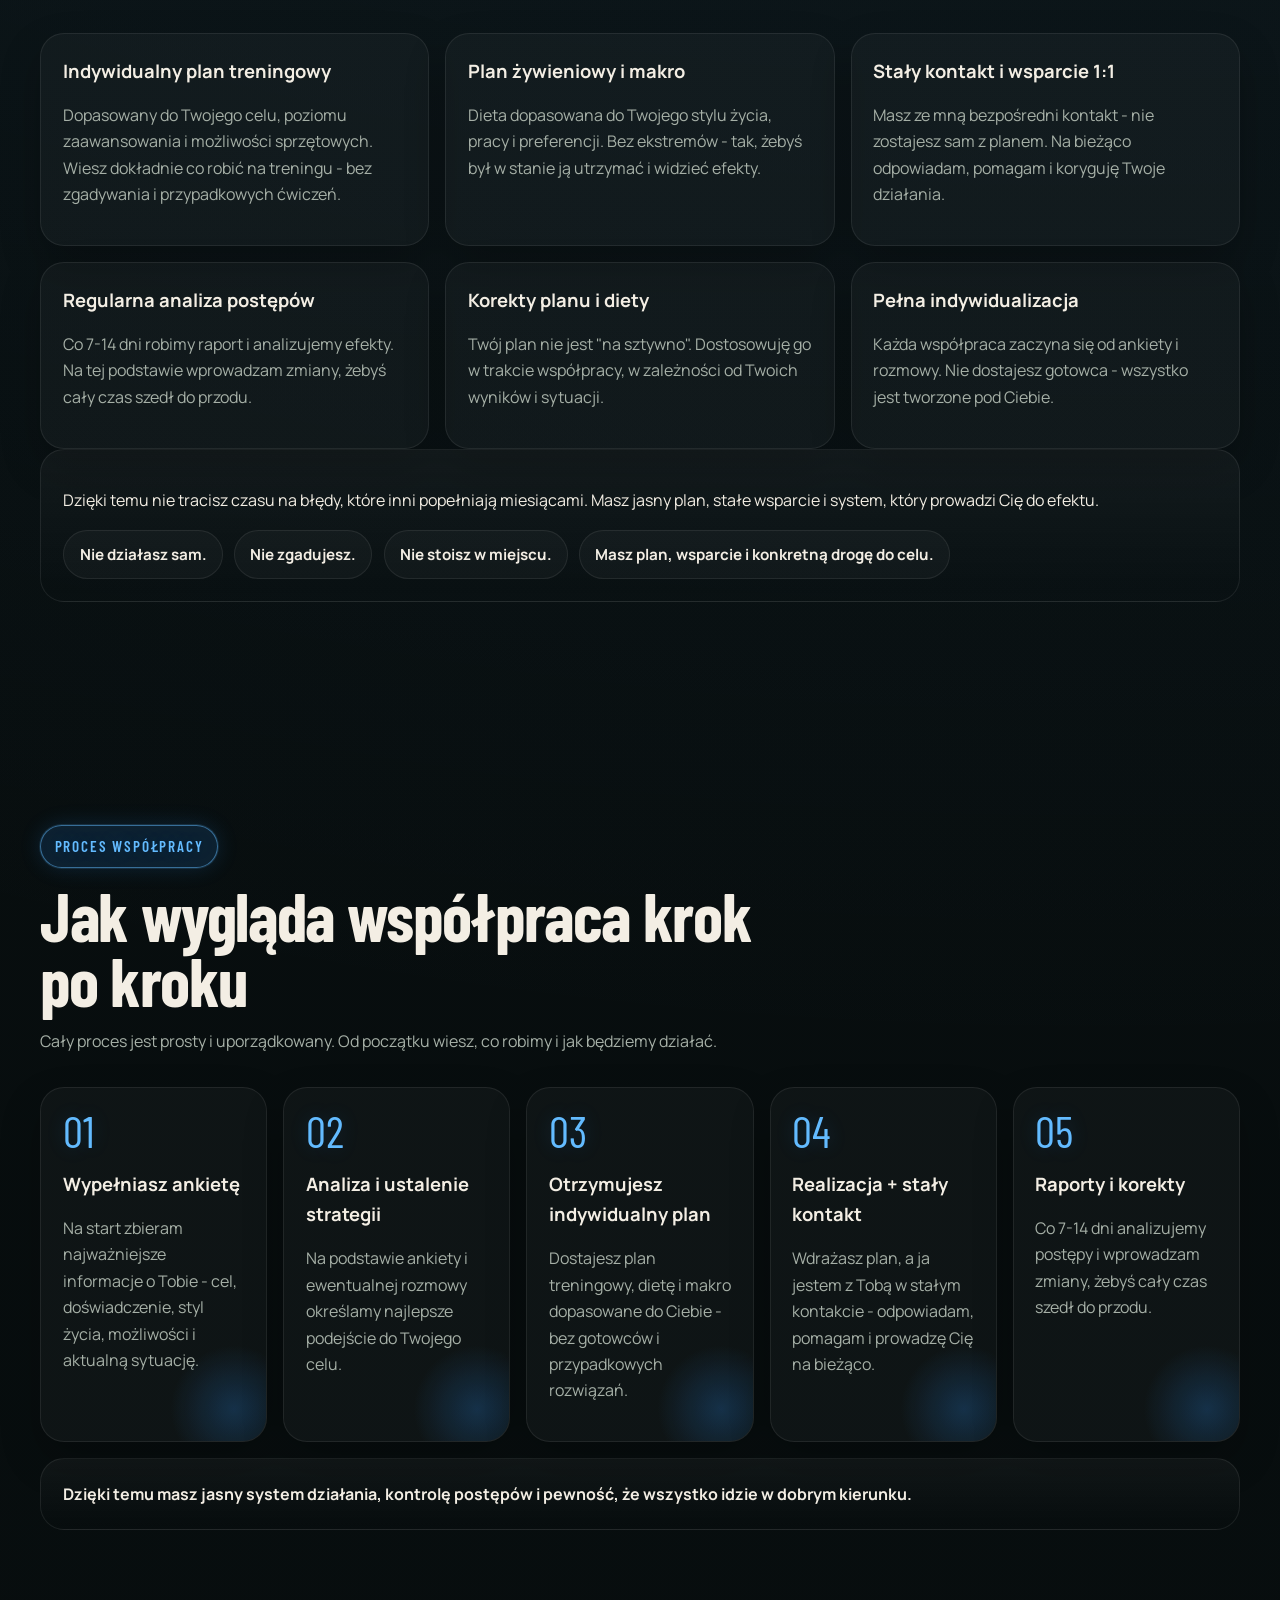
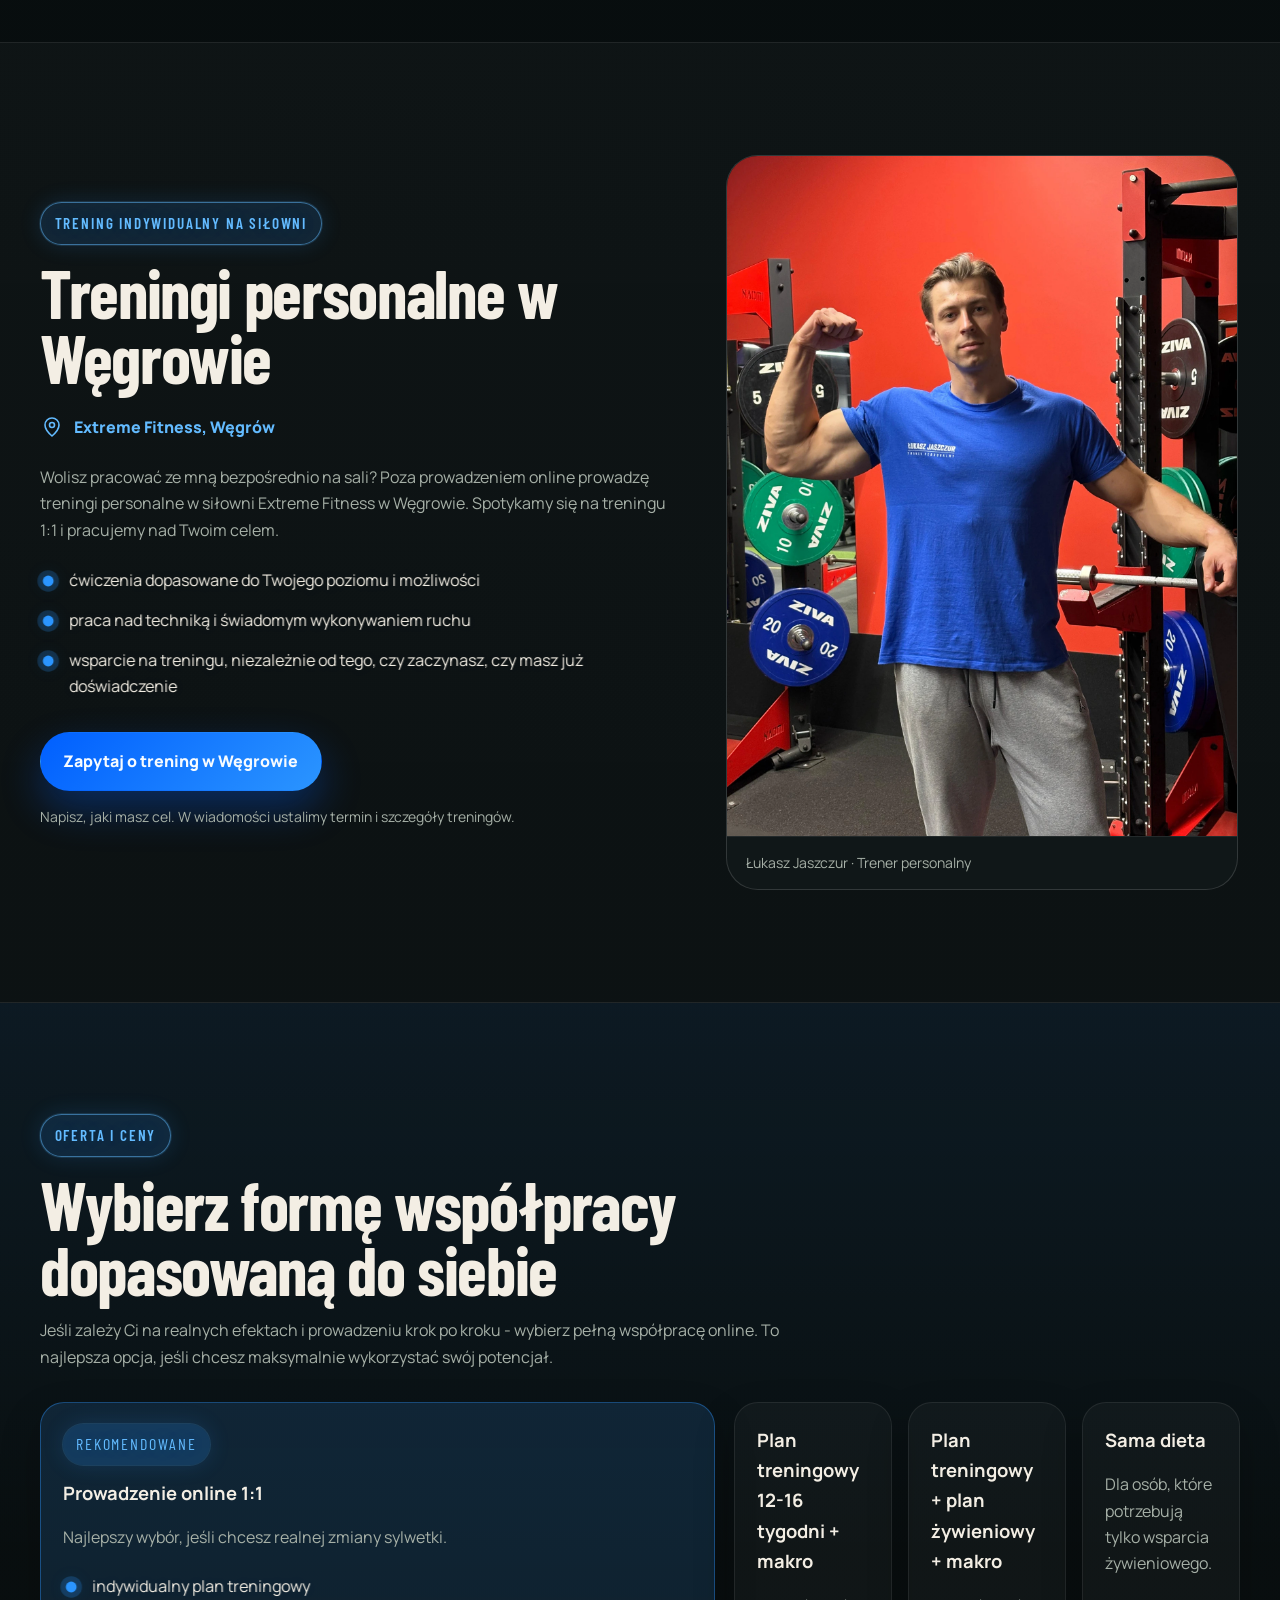
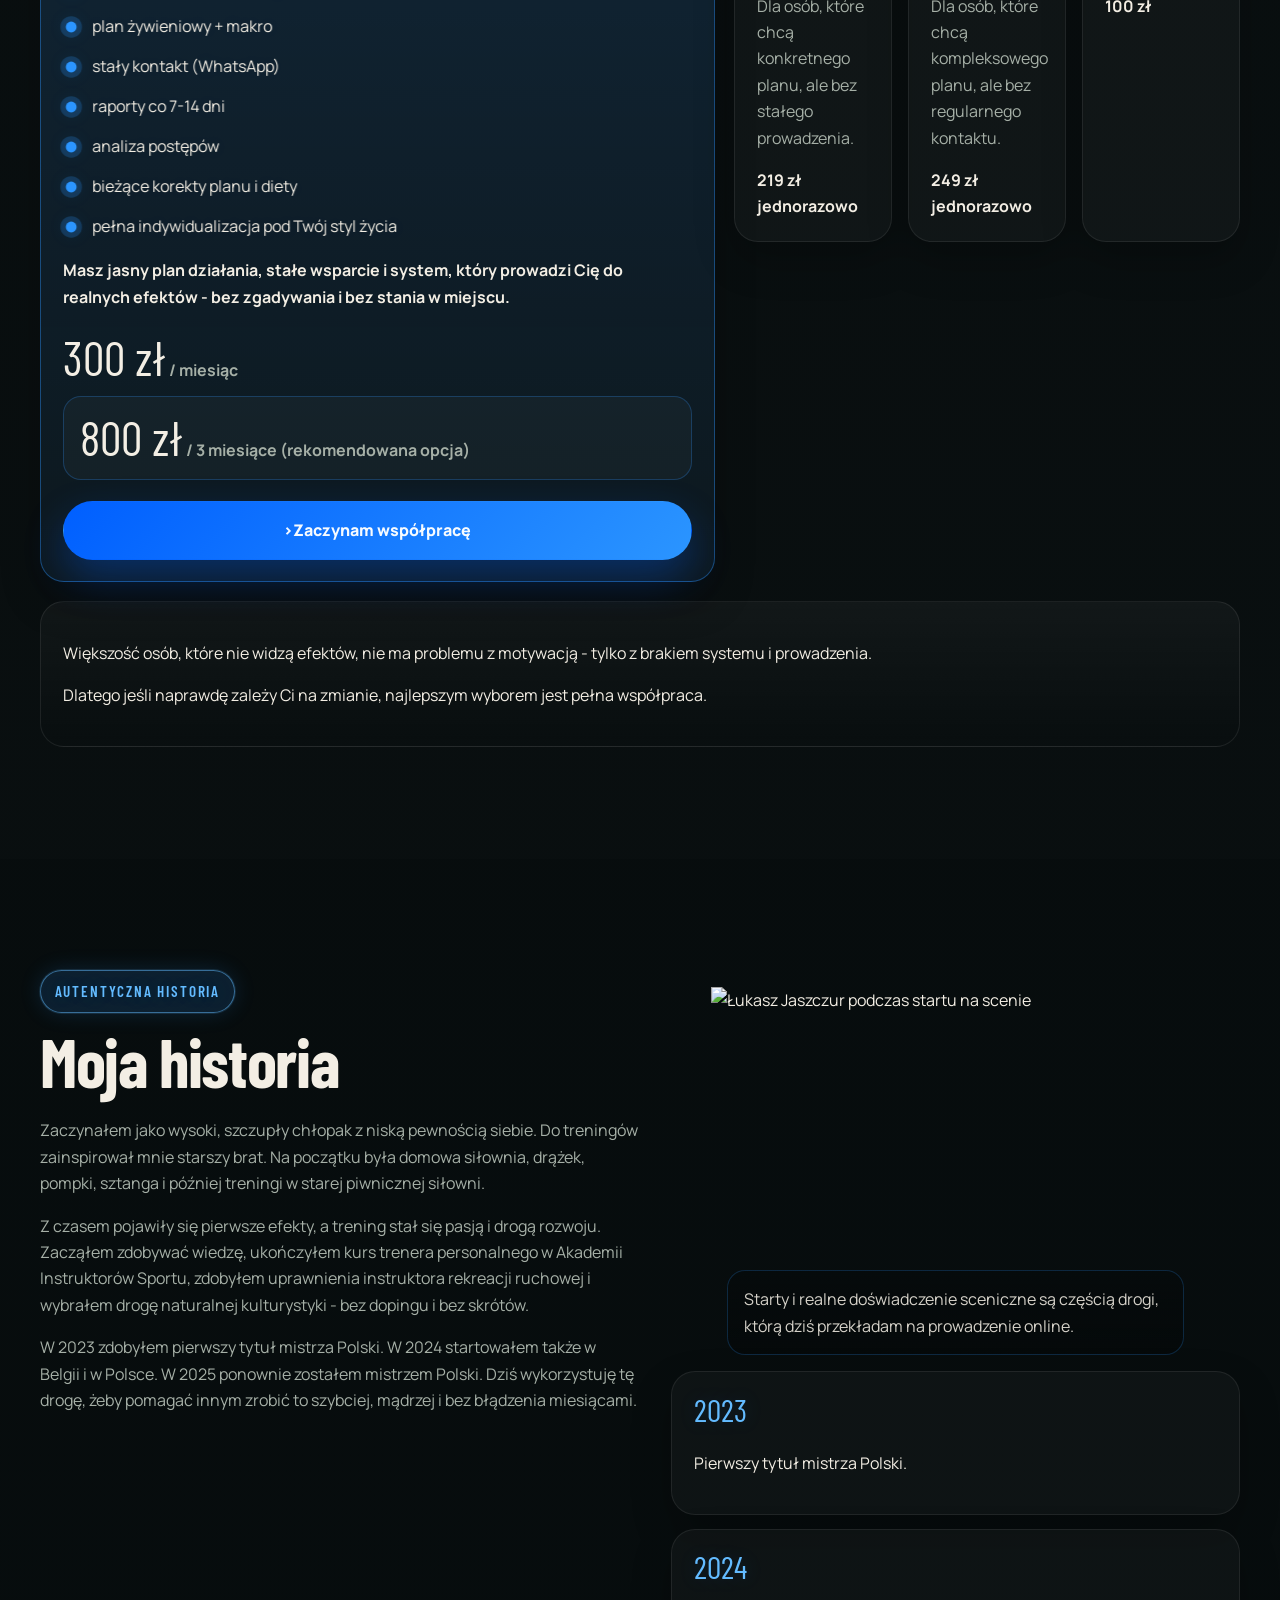
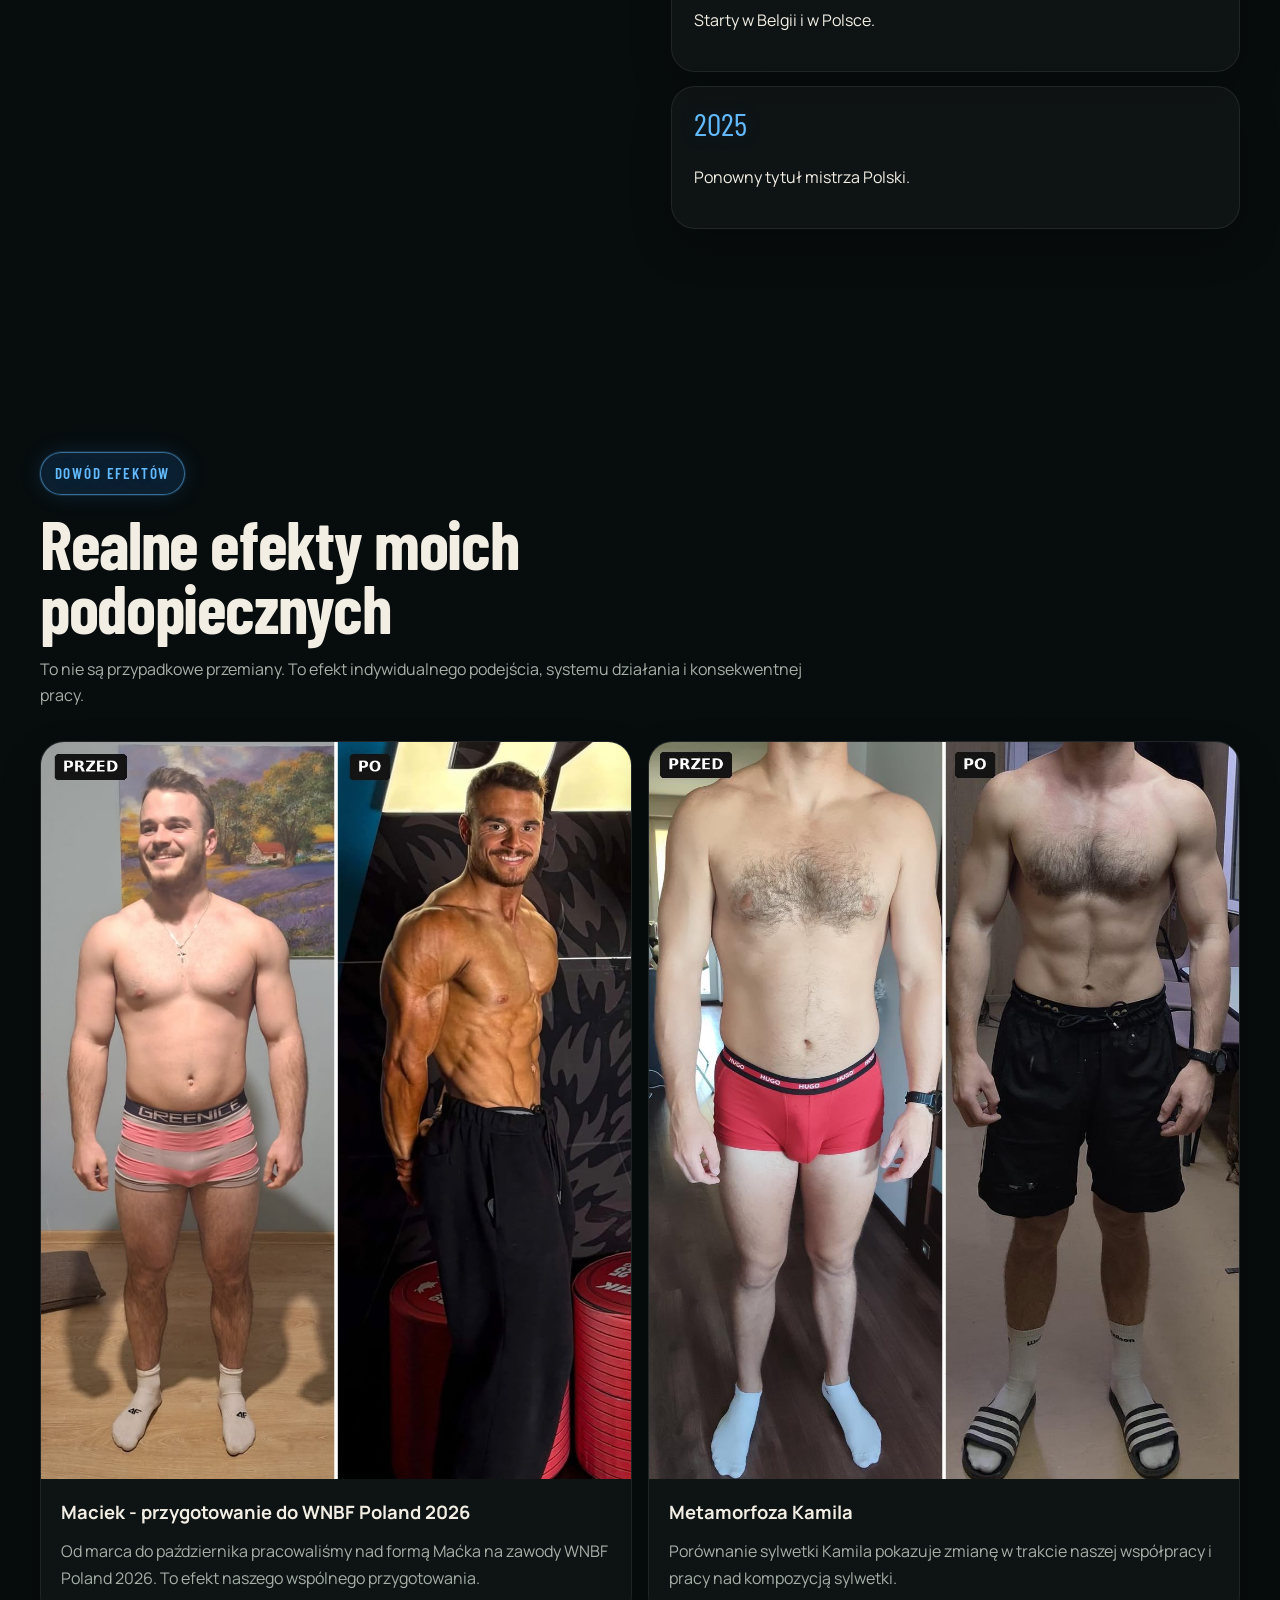
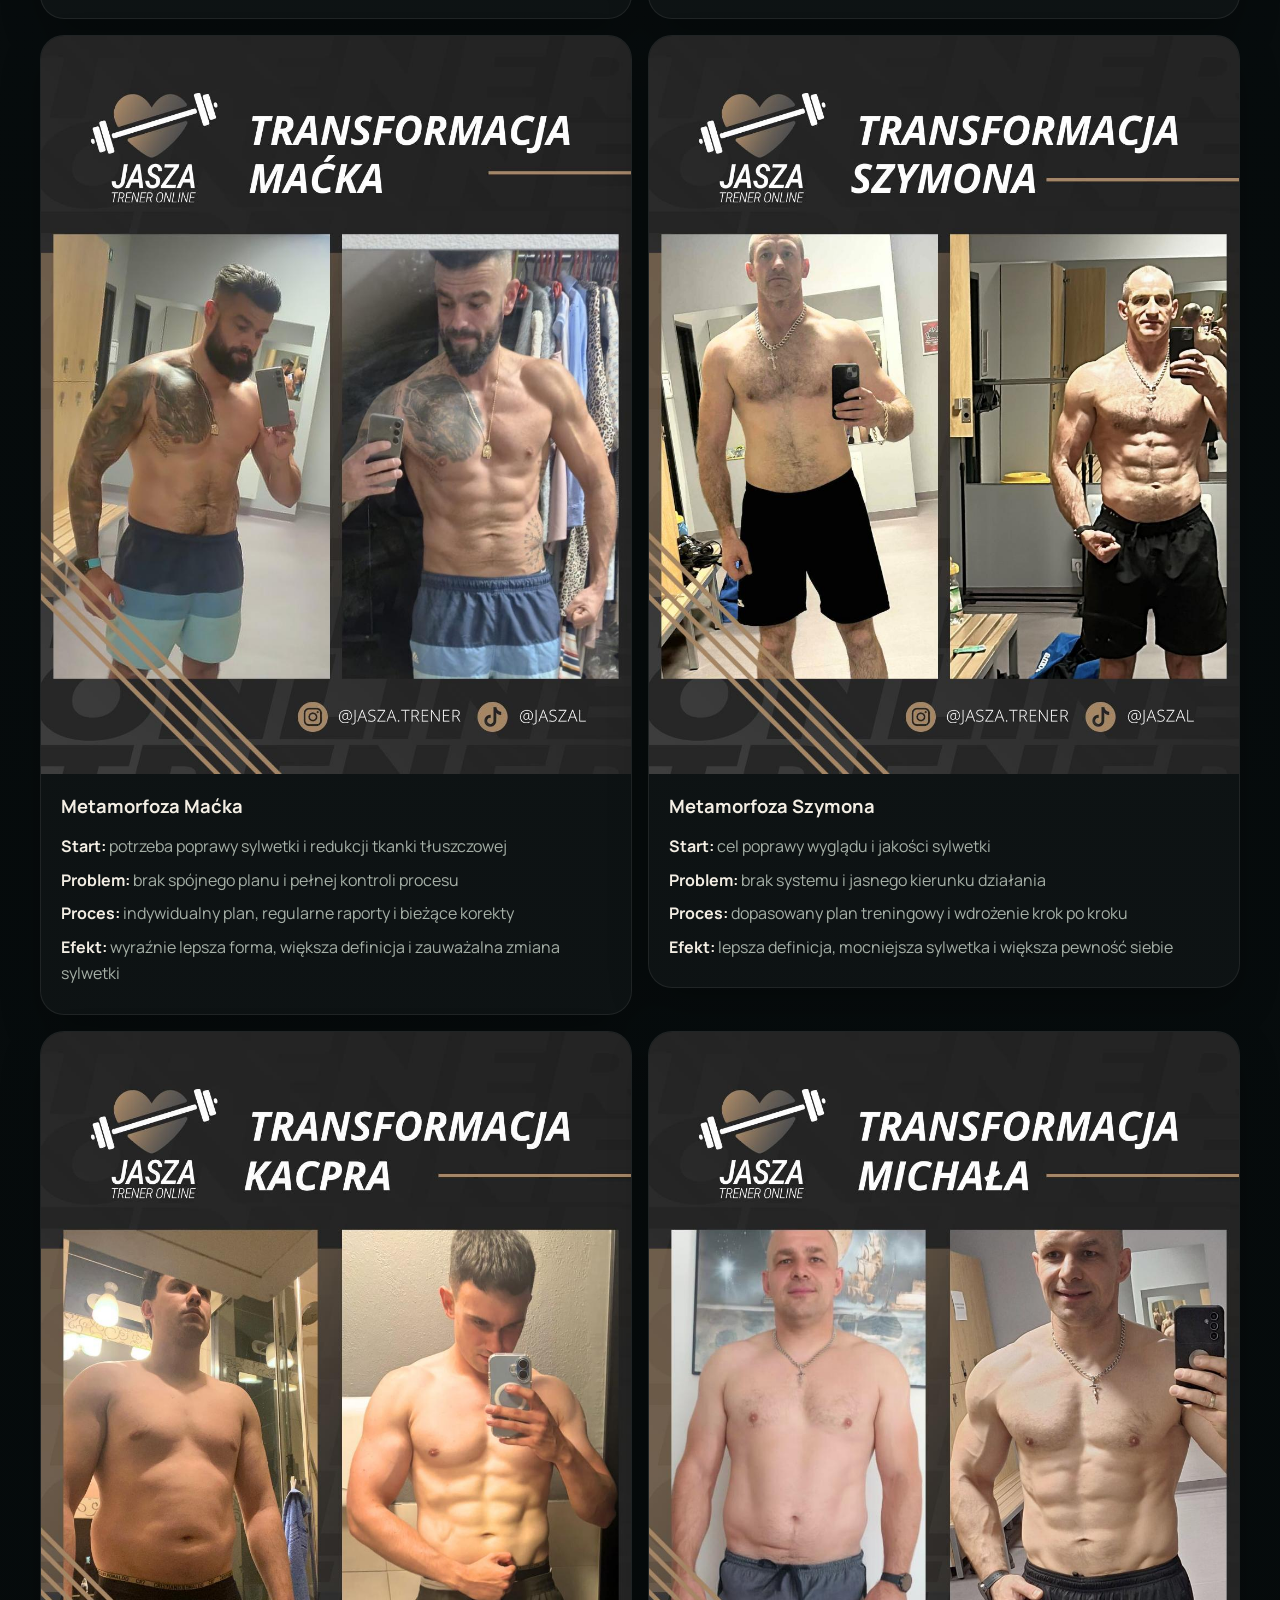
==== commit 0ccebcad: "Aktualizacja strony - nowe informacjje" ====
--- a/index.html
+++ b/index.html
@@ -400,46 +400,114 @@
         </div>
       </section>
 
+      <section class="section section--contrast" id="kwalifikacje">
+        <div class="container">
+          <div class="section-heading" data-reveal>
+            <span class="section-tag">Kwalifikacje i rozwój</span>
+            <h2>Wiedza, którą przekładam na Twój trening</h2>
+            <p>
+              Wieloletnią praktykę treningową i pracę z podopiecznymi łączę
+              z dalszą nauką. Rozwijam swój warsztat, żeby świadomie dobierać
+              ćwiczenia i planować trening pod konkretny cel, zamiast opierać
+              się na przypadkowej rozpisce.
+            </p>
+          </div>
+
+          <div class="qualification-grid">
+            <article class="qualification-card" data-reveal>
+              <a
+                class="qualification-card__preview"
+                href="./assets/certyfikat-programowanie-treningu-silowego.jpg"
+                target="_blank"
+                rel="noopener"
+                data-certificate-open
+                data-certificate-title="Programowanie treningu siłowego"
+                data-certificate-meta="Global Sport Academy, 6 lutego 2026 r."
+                aria-label="Powiększ certyfikat: Programowanie treningu siłowego"
+              >
+                <img src="./assets/certyfikat-programowanie-treningu-silowego.webp" alt="Certyfikat ukończenia przez Łukasza Jaszczura kursu Programowanie treningu siłowego" loading="lazy" width="960" height="679" />
+                <span class="qualification-card__zoom">Powiększ certyfikat</span>
+              </a>
+              <div class="qualification-card__body">
+                <h3>Programowanie treningu siłowego</h3>
+                <p class="qualification-card__meta">Global Sport Academy, 6 lutego 2026 r.</p>
+                <p>Ukończony kurs dotyczący planowania treningu siłowego.</p>
+              </div>
+            </article>
+
+            <article class="qualification-card" data-reveal>
+              <a
+                class="qualification-card__preview"
+                href="./assets/certyfikat-abc-ksztaltowania-posladkow.jpg"
+                target="_blank"
+                rel="noopener"
+                data-certificate-open
+                data-certificate-title="ABC kształtowania pośladków"
+                data-certificate-meta="Global Sport Academy, 2 lutego 2026 r."
+                aria-label="Powiększ certyfikat: ABC kształtowania pośladków"
+              >
+                <img src="./assets/certyfikat-abc-ksztaltowania-posladkow.webp" alt="Certyfikat ukończenia przez Łukasza Jaszczura kursu ABC kształtowania pośladków" loading="lazy" width="960" height="679" />
+                <span class="qualification-card__zoom">Powiększ certyfikat</span>
+              </a>
+              <div class="qualification-card__body">
+                <h3>ABC kształtowania pośladków</h3>
+                <p class="qualification-card__meta">Global Sport Academy, 2 lutego 2026 r.</p>
+                <p>Ukończony kurs poszerzający wiedzę z zakresu treningu ukierunkowanego na kształtowanie pośladków.</p>
+              </div>
+            </article>
+          </div>
+        </div>
+      </section>
+
       <section class="section" id="dla-kogo">
         <div class="container">
           <div class="section-heading" data-reveal>
             <span class="section-tag">Dopasowanie</span>
             <h2>Dla kogo jest ta współpraca</h2>
             <p>
-              Ta współpraca jest dla osób, które chcą realnie poprawić swoją
-              sylwetkę i wiedzą, że bez systemu i konsekwencji trudno o efekty.
+              Nie musisz przygotowywać się do zawodów. Pracuję również z osobami,
+              które pracują, studiują i chcą zadbać o sylwetkę przy ograniczonej
+              ilości czasu. Zaczynamy od Twojego celu i możliwości.
             </p>
           </div>
 
           <div class="fit-grid fit-grid--good">
             <article class="fit-card" data-reveal>
-              <h3>Ta współpraca jest dla Ciebie, jeśli:</h3>
-              <ul class="check-list">
-                <li>chcesz zredukować tkankę tłuszczową i poprawić wygląd sylwetki</li>
-                <li>chcesz zbudować masę mięśniową i wyglądać bardziej atletycznie</li>
-                <li>ćwiczysz, ale stoisz w miejscu i nie widzisz efektów</li>
-                <li>dopiero zaczynasz i chcesz uniknąć błędów od samego początku</li>
-                <li>masz dość chaosu i sprzecznych informacji z internetu</li>
-                <li>chcesz mieć jasny plan działania i konkretny system</li>
-                <li>zależy Ci na indywidualnym podejściu, a nie gotowym schemacie</li>
-                <li>
-                  chcesz nie tylko wyglądać lepiej, ale też czuć się pewniej we
-                  własnym ciele
-                </li>
-              </ul>
+              <h3>Nad czym możemy pracować?</h3>
+              <dl class="goal-list">
+                <div>
+                  <dt>Redukcja tkanki tłuszczowej</dt>
+                  <dd>Praca nad zmniejszeniem ilości tkanki tłuszczowej i lepszym zarysem sylwetki, bez przypadkowego cięcia kalorii.</dd>
+                </div>
+                <div>
+                  <dt>Budowa masy mięśniowej</dt>
+                  <dd>Rozwój mięśni, siły i proporcji dzięki zaplanowanemu treningowi oraz odżywianiu dopasowanemu do celu.</dd>
+                </div>
+                <div>
+                  <dt>Rekompozycja sylwetki</dt>
+                  <dd>Łączenie rozwoju mięśni z redukcją tkanki tłuszczowej, jeśli Twój punkt wyjścia pozwala na takie podejście.</dd>
+                </div>
+                <div>
+                  <dt>Regularność i lepsze nawyki</dt>
+                  <dd>Spójny plan zamiast działania na ślepo. Trening i odżywianie, które uwzględniają pracę, studia i codzienne obowiązki.</dd>
+                </div>
+              </dl>
               <p class="fit-card__summary">
-                Jeśli zależy Ci na realnym efekcie, a nie tylko chwilowej
-                motywacji - ta współpraca jest dla Ciebie.
+                Dopiero zaczynasz, wracasz po przerwie albo trenujesz bez efektów?
+                Ustalimy realny kierunek działania. Tempo i zakres zmian zależą
+                od Twojego punktu wyjścia, regularności i realizacji planu.
               </p>
             </article>
 
-            <article class="audience-highlight" data-reveal>
-              <span class="audience-highlight__label">Główna zmiana</span>
-              <p>
-                Przechodzisz z chaosu, przypadkowych planów i stagnacji do
-                poukładanego systemu, który da się wdrożyć w realnym życiu.
-              </p>
-            </article>
+            <figure class="goal-photo" data-reveal>
+              <div class="goal-photo__frame">
+                <img class="goal-photo__image" src="./assets/lukasz-trening-sylwetka.webp" alt="Łukasz Jaszczur na siłowni podczas własnego treningu" loading="lazy" width="1500" height="2000" />
+              </div>
+              <figcaption>
+                <strong>Nie musisz żyć jak zawodnik, żeby pracować nad formą.</strong>
+                <p>Moje doświadczenie ma pomóc Tobie. Dobieramy sposób działania do Twojej codzienności, a nie odwrotnie.</p>
+              </figcaption>
+            </figure>
           </div>
         </div>
       </section>
@@ -586,6 +654,37 @@
             Dzięki temu masz jasny system działania, kontrolę postępów i
             pewność, że wszystko idzie w dobrym kierunku.
           </div>
+        </div>
+      </section>
+
+      <section class="section section--contrast" id="treningi-personalne">
+        <div class="container in-person">
+          <div class="in-person__content" data-reveal>
+            <div class="section-heading section-heading--left">
+              <span class="section-tag">Trening indywidualny na siłowni</span>
+              <h2>Treningi personalne w Węgrowie</h2>
+              <p class="in-person__location">
+                <svg viewBox="0 0 24 24" fill="none" stroke="currentColor" stroke-width="1.6" aria-hidden="true"><path d="M19 10c0 5-7 11-7 11S5 15 5 10a7 7 0 1 1 14 0Z" /><circle cx="12" cy="10" r="2.5" /></svg>
+                Extreme Fitness, Węgrów
+              </p>
+            </div>
+            <p>
+              Wolisz pracować ze mną bezpośrednio na sali? Poza prowadzeniem
+              online prowadzę treningi personalne w siłowni Extreme Fitness
+              w Węgrowie. Spotykamy się na treningu 1:1 i pracujemy nad Twoim celem.
+            </p>
+            <ul class="check-list">
+              <li>ćwiczenia dopasowane do Twojego poziomu i możliwości</li>
+              <li>praca nad techniką i świadomym wykonywaniem ruchu</li>
+              <li>wsparcie na treningu, niezależnie od tego, czy zaczynasz, czy masz już doświadczenie</li>
+            </ul>
+            <a class="button button--primary" href="#kontakt-kanaly" data-contact-open>Zapytaj o trening w Węgrowie</a>
+            <p class="in-person__note">Napisz, jaki masz cel. W wiadomości ustalimy termin i szczegóły treningów.</p>
+          </div>
+          <figure class="in-person__photo" data-reveal>
+            <img src="./assets/lukasz-trener-personalny-wegrow.webp" alt="Łukasz Jaszczur w koszulce trenera personalnego na siłowni" loading="lazy" width="1500" height="2000" />
+            <figcaption>Łukasz Jaszczur · Trener personalny</figcaption>
+          </figure>
         </div>
       </section>
 
@@ -627,11 +726,11 @@
 
               <div class="pricing-card__prices">
                 <div>
-                  <span class="pricing-card__price">269 zł</span>
+                  <span class="pricing-card__price">300 zł</span>
                   <span class="pricing-card__period">/ miesiąc</span>
                 </div>
                 <div class="pricing-card__price-box">
-                  <span class="pricing-card__price">749 zł</span>
+                  <span class="pricing-card__price">800 zł</span>
                   <span class="pricing-card__period"
                     >/ 3 miesiące (rekomendowana opcja)</span
                   >
@@ -1661,6 +1760,23 @@
       </div>
     </div>
 
+    <dialog class="certificate-viewer" aria-labelledby="certificate-viewer-title">
+      <div class="certificate-viewer__top">
+        <div>
+          <h2 id="certificate-viewer-title">Certyfikat ukończenia kursu</h2>
+          <p data-certificate-meta></p>
+        </div>
+        <button class="certificate-viewer__button" type="button" data-certificate-close aria-label="Zamknij podgląd certyfikatu" autofocus>Zamknij</button>
+      </div>
+      <img class="certificate-viewer__image" alt="" />
+      <div class="certificate-viewer__controls">
+        <button class="certificate-viewer__button" type="button" data-certificate-prev aria-label="Poprzedni certyfikat">Poprzedni</button>
+        <span data-certificate-status aria-live="polite"></span>
+        <button class="certificate-viewer__button" type="button" data-certificate-next aria-label="Następny certyfikat">Następny</button>
+      </div>
+      <a class="certificate-viewer__original" target="_blank" rel="noopener" data-certificate-original>Otwórz w pełnym rozmiarze</a>
+    </dialog>
+
     <dialog class="coaching-picker" aria-labelledby="coaching-title">
       <div class="coaching-picker__top">
         <span class="section-tag">Pierwszy krok do zmiany</span>
@@ -1677,6 +1793,7 @@
           <legend>Co jest teraz Twoim głównym celem?</legend>
           <label><input type="radio" name="goal" value="redukcja" required /><span>Chcę zredukować tkankę tłuszczową</span></label>
           <label><input type="radio" name="goal" value="masa" required /><span>Chcę zbudować mięśnie i poprawić sylwetkę</span></label>
+          <label><input type="radio" name="goal" value="rekompozycja" required /><span>Chcę poprawić skład sylwetki: rozwijać mięśnie i redukować tkankę tłuszczową</span></label>
           <label><input type="radio" name="goal" value="powrot" required /><span>Chcę zacząć lub wrócić do regularnych treningów</span></label>
         </fieldset>
         <fieldset data-coaching-step hidden disabled>
--- a/styles.css
+++ b/styles.css
@@ -1450,6 +1450,295 @@
   gap: 1rem;
 }
 
+.qualification-grid {
+  display: grid;
+  gap: 1.5rem;
+}
+
+.qualification-card {
+  min-width: 0;
+  overflow: hidden;
+  border: 1px solid var(--line-strong);
+  border-radius: var(--radius-lg);
+  background: var(--surface);
+}
+
+.qualification-card__preview {
+  display: block;
+  background: #fff;
+}
+
+.qualification-card__preview img {
+  width: 100%;
+  height: auto;
+  aspect-ratio: 3508 / 2481;
+  object-fit: contain;
+}
+
+.qualification-card__zoom {
+  display: block;
+  padding: 0.65rem 1rem;
+  border-block: 1px solid var(--line-strong);
+  background: #102538;
+  color: #b5dcff;
+  font-size: 0.875rem;
+  font-weight: 700;
+  text-align: center;
+}
+
+.qualification-card__preview:hover .qualification-card__zoom {
+  background: #193a57;
+  color: #fff;
+}
+
+.qualification-card__preview:focus-visible {
+  outline: 3px solid var(--accent-warm);
+  outline-offset: -3px;
+}
+
+.qualification-card__body {
+  padding: 1.3rem;
+}
+
+.qualification-card h3 {
+  margin: 0 0 0.6rem;
+  font-size: 1.15rem;
+}
+
+.qualification-card__body p {
+  margin: 0.6rem 0 0;
+  color: var(--muted);
+}
+
+.qualification-card__body .qualification-card__meta {
+  color: var(--accent-warm);
+  font-size: 0.875rem;
+}
+
+.goal-list {
+  display: grid;
+  gap: 1.2rem;
+  margin: 1.4rem 0;
+}
+
+.goal-list > div {
+  padding-left: 1rem;
+  border-left: 2px solid var(--accent);
+}
+
+.goal-list dt {
+  color: var(--text);
+  font-weight: 800;
+}
+
+.goal-list dd {
+  margin: 0.35rem 0 0;
+  color: var(--muted);
+}
+
+.goal-photo {
+  display: flex;
+  flex-direction: column;
+  min-width: 0;
+  margin: 0;
+  overflow: hidden;
+  border: 1px solid var(--line-strong);
+  border-radius: var(--radius-lg);
+  background: var(--bg-strong);
+}
+
+.goal-photo__frame {
+  flex: 1;
+  position: relative;
+  min-height: 27rem;
+  overflow: hidden;
+}
+
+.goal-photo__image {
+  position: absolute;
+  width: 100%;
+  height: 100%;
+  object-fit: cover;
+  object-position: center 55%;
+  transform: scale(1.08);
+  transform-origin: center 55%;
+}
+
+.goal-photo figcaption {
+  position: relative;
+  padding: 1.3rem;
+  border-top: 1px solid var(--line);
+  background: #0d1b27;
+}
+
+.goal-photo figcaption strong {
+  font-family: "Barlow Condensed", sans-serif;
+  font-size: 1.65rem;
+  line-height: 1.15;
+}
+
+.goal-photo figcaption p {
+  margin: 0.65rem 0 0;
+  color: var(--muted);
+}
+
+.in-person {
+  display: grid;
+  gap: clamp(1.5rem, 4vw, 3.5rem);
+  align-items: center;
+}
+
+.in-person__content > p {
+  color: var(--muted);
+}
+
+.section-heading .in-person__location {
+  display: flex;
+  align-items: center;
+  gap: 0.6rem;
+  margin-top: 1.5rem;
+  color: var(--accent-warm);
+  font-weight: 800;
+}
+
+.in-person__location svg {
+  flex: none;
+  width: 1.5rem;
+  height: 1.5rem;
+}
+
+.in-person__content .check-list {
+  margin: 1.5rem 0 2rem;
+}
+
+.in-person__note {
+  max-width: 32rem;
+  font-size: 0.875rem;
+}
+
+.in-person__photo {
+  width: min(100%, 32rem);
+  margin: 0 auto;
+  overflow: hidden;
+  border: 1px solid var(--line-strong);
+  border-radius: var(--radius-xl);
+  background: var(--surface);
+}
+
+.in-person__photo img {
+  width: 100%;
+  height: auto;
+  aspect-ratio: 3 / 4;
+  object-fit: cover;
+}
+
+.in-person__photo figcaption {
+  padding: 0.9rem 1.2rem;
+  border-top: 1px solid var(--line);
+  color: var(--muted);
+  font-size: 0.875rem;
+}
+
+body.certificate-viewer-open {
+  overflow: hidden;
+}
+
+.certificate-viewer {
+  width: min(calc(100% - 2rem), 72rem);
+  max-height: calc(100dvh - 2rem);
+  padding: clamp(0.85rem, 2vw, 1.5rem);
+  overflow: auto;
+  border: 1px solid var(--line-strong);
+  border-radius: var(--radius-lg);
+  color: var(--text);
+  background: #0b151e;
+  box-shadow: var(--shadow-lg);
+}
+
+.certificate-viewer::backdrop {
+  background: rgba(2, 7, 11, 0.9);
+}
+
+.certificate-viewer__top {
+  display: flex;
+  flex-wrap: wrap;
+  justify-content: space-between;
+  align-items: start;
+  gap: 1rem;
+  margin-bottom: 1rem;
+}
+
+.certificate-viewer__top > div {
+  flex: 1 1 15rem;
+  min-width: 0;
+}
+
+.certificate-viewer h2 {
+  margin: 0;
+  font-family: "Barlow Condensed", sans-serif;
+  font-size: clamp(1.4rem, 3vw, 2rem);
+  line-height: 1.1;
+}
+
+.certificate-viewer__top p {
+  margin: 0.5rem 0 0;
+  color: var(--muted);
+  font-size: 0.875rem;
+}
+
+.certificate-viewer__image {
+  width: 100%;
+  height: auto;
+  max-height: calc(100dvh - 17rem);
+  object-fit: contain;
+  background: #fff;
+}
+
+.certificate-viewer__button {
+  min-height: 2.75rem;
+  padding: 0.6rem 0.8rem;
+  border: 1px solid var(--line-strong);
+  border-radius: var(--radius-sm);
+  color: var(--text);
+  background: var(--surface-strong);
+  cursor: pointer;
+}
+
+.certificate-viewer__button:hover {
+  border-color: var(--accent-warm);
+}
+
+.certificate-viewer__button:focus-visible,
+.certificate-viewer__original:focus-visible {
+  outline: 2px solid var(--accent-warm);
+  outline-offset: 3px;
+}
+
+.certificate-viewer__controls {
+  display: flex;
+  align-items: center;
+  justify-content: space-between;
+  gap: 0.5rem;
+  margin-top: 1rem;
+}
+
+.certificate-viewer__controls span {
+  font-size: 0.875rem;
+  font-variant-numeric: tabular-nums;
+  white-space: nowrap;
+}
+
+.certificate-viewer__original {
+  display: block;
+  width: fit-content;
+  margin: 0.5rem auto 0;
+  padding: 0.5rem 0;
+  color: var(--accent-warm);
+  font-size: 0.875rem;
+  text-decoration: underline;
+  text-underline-offset: 0.2em;
+}
+
 .fit-card--warning,
 .audience-highlight--warning {
   border-color: rgba(255, 129, 84, 0.22);
@@ -2801,6 +3090,10 @@
 }
 
 @media (min-width: 720px) {
+  .qualification-grid {
+    grid-template-columns: repeat(2, minmax(0, 1fr));
+  }
+
   .trust-intro {
     grid-template-columns: repeat(2, minmax(0, 1fr));
   }
@@ -2953,6 +3246,10 @@
     grid-template-columns: minmax(0, 1.1fr) minmax(20rem, 0.9fr);
   }
 
+  .in-person {
+    grid-template-columns: minmax(0, 1.1fr) minmax(0, 0.9fr);
+  }
+
   .feature-grid {
     grid-template-columns: repeat(3, minmax(0, 1fr));
   }
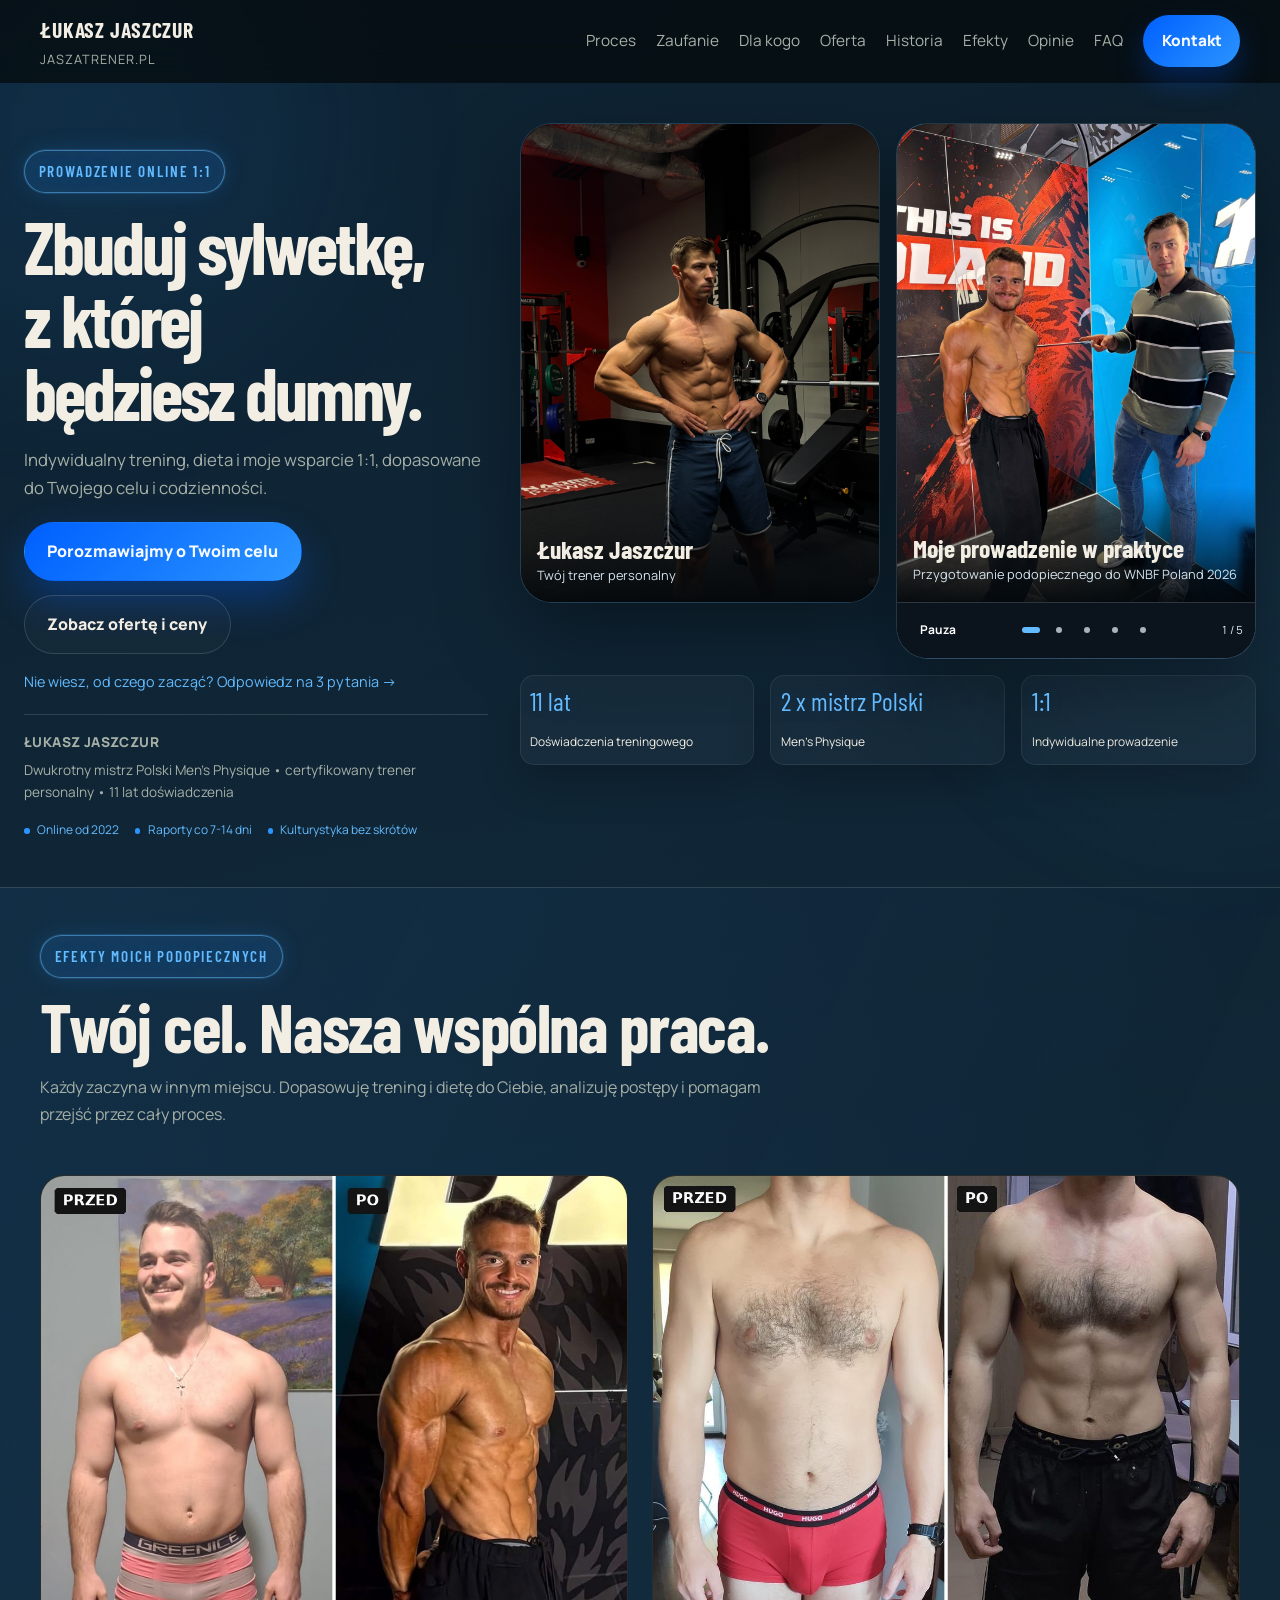
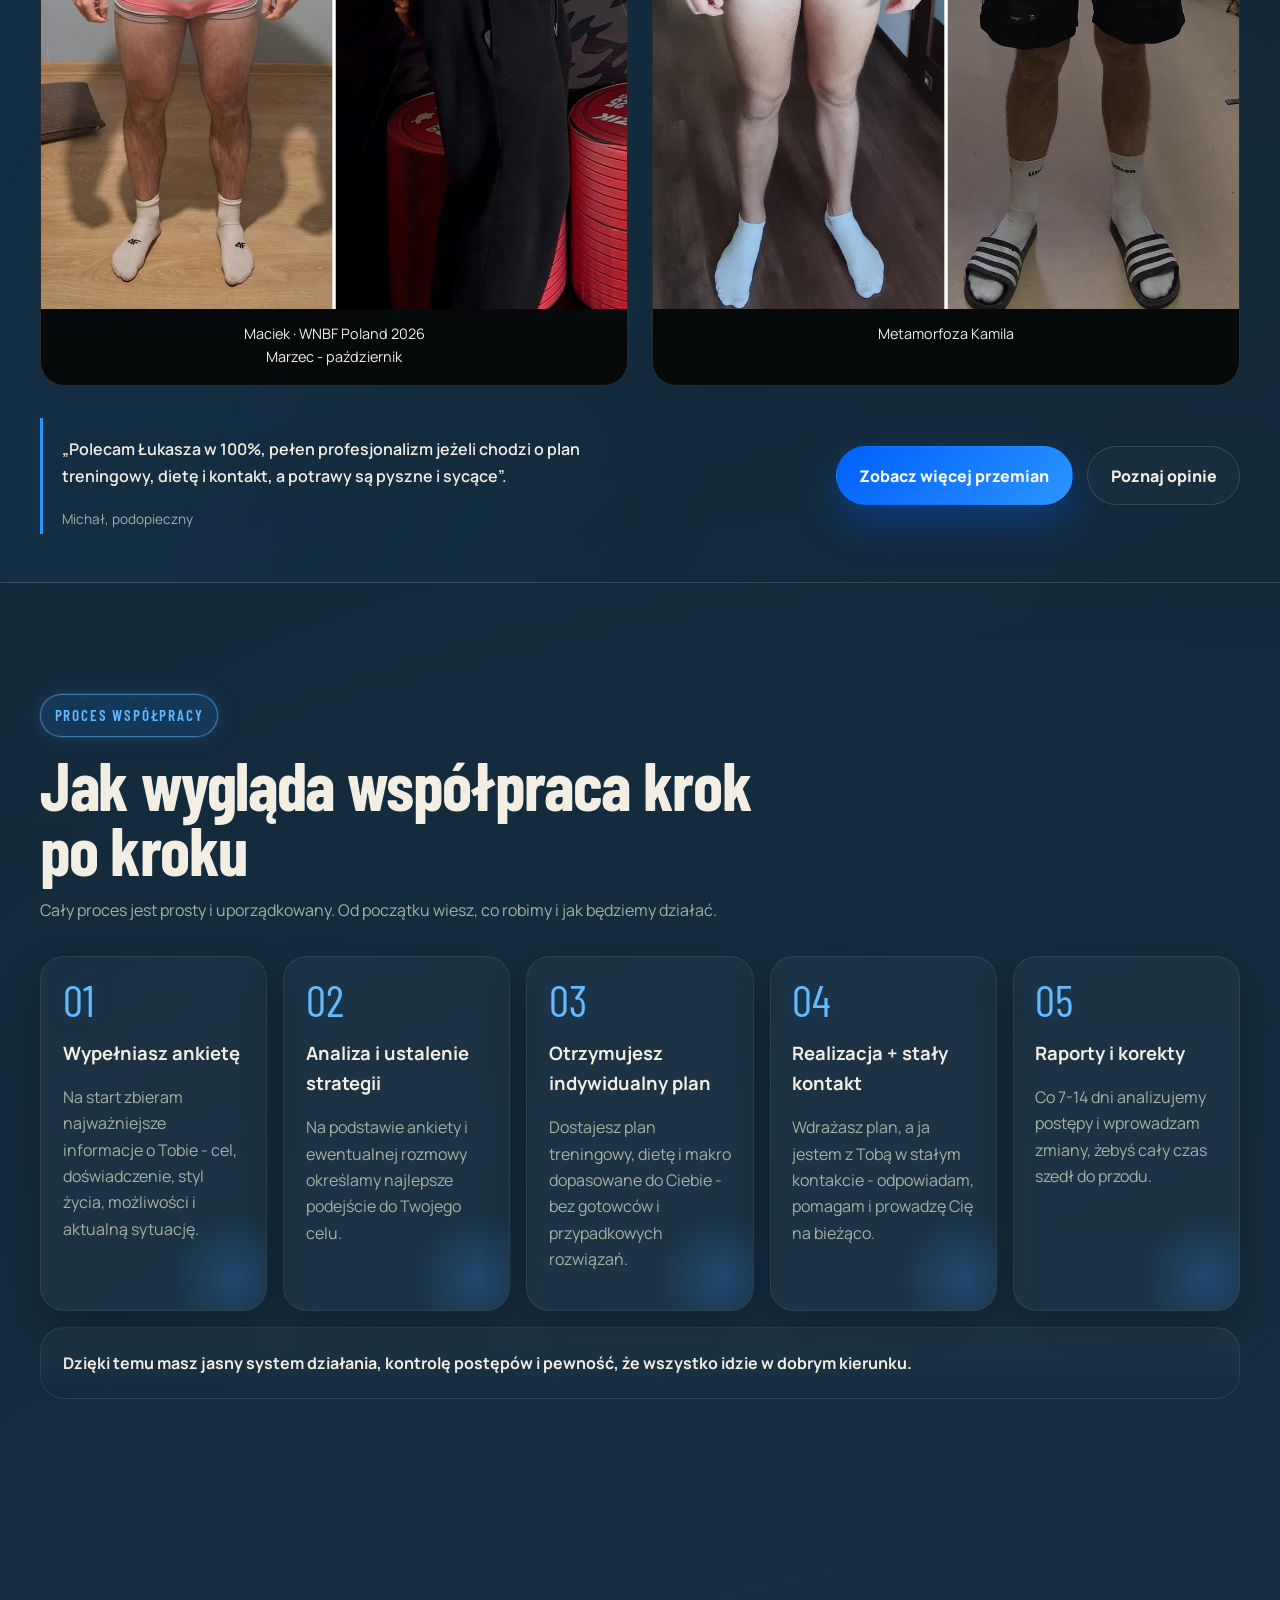
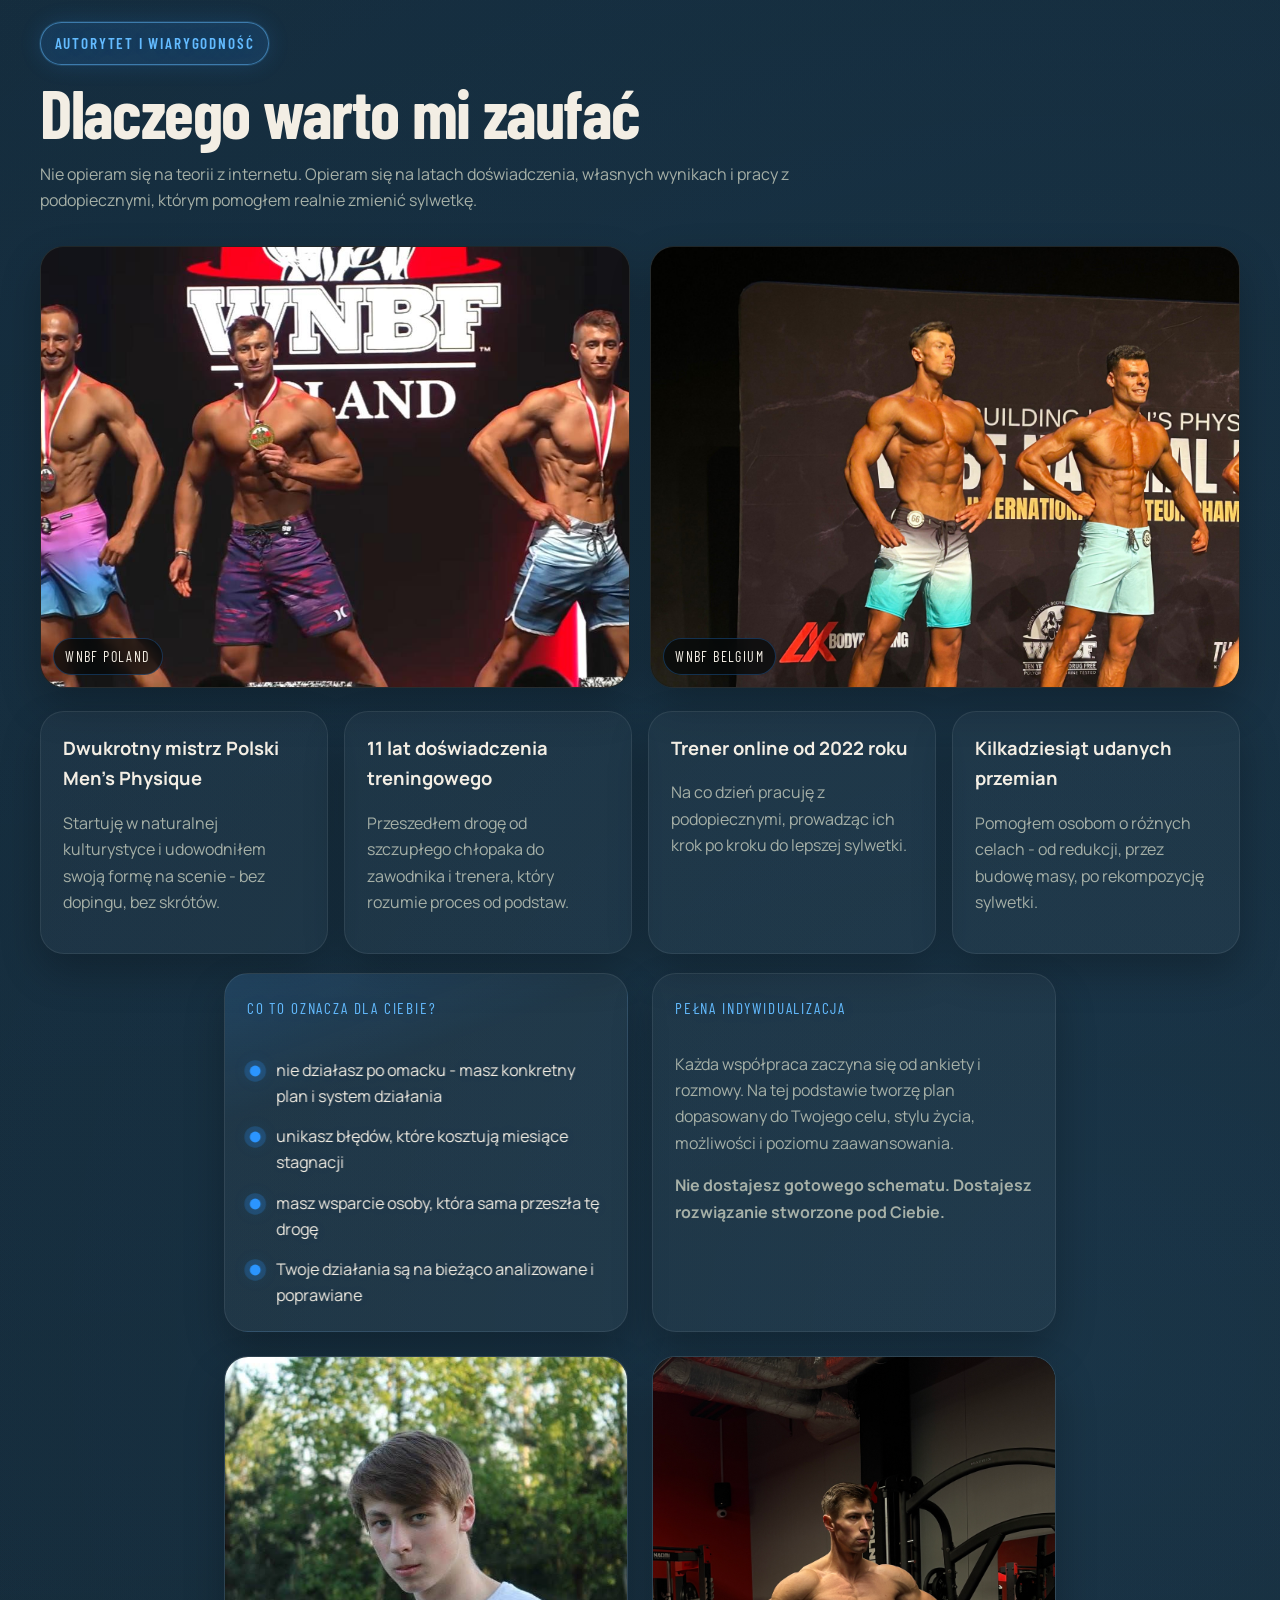
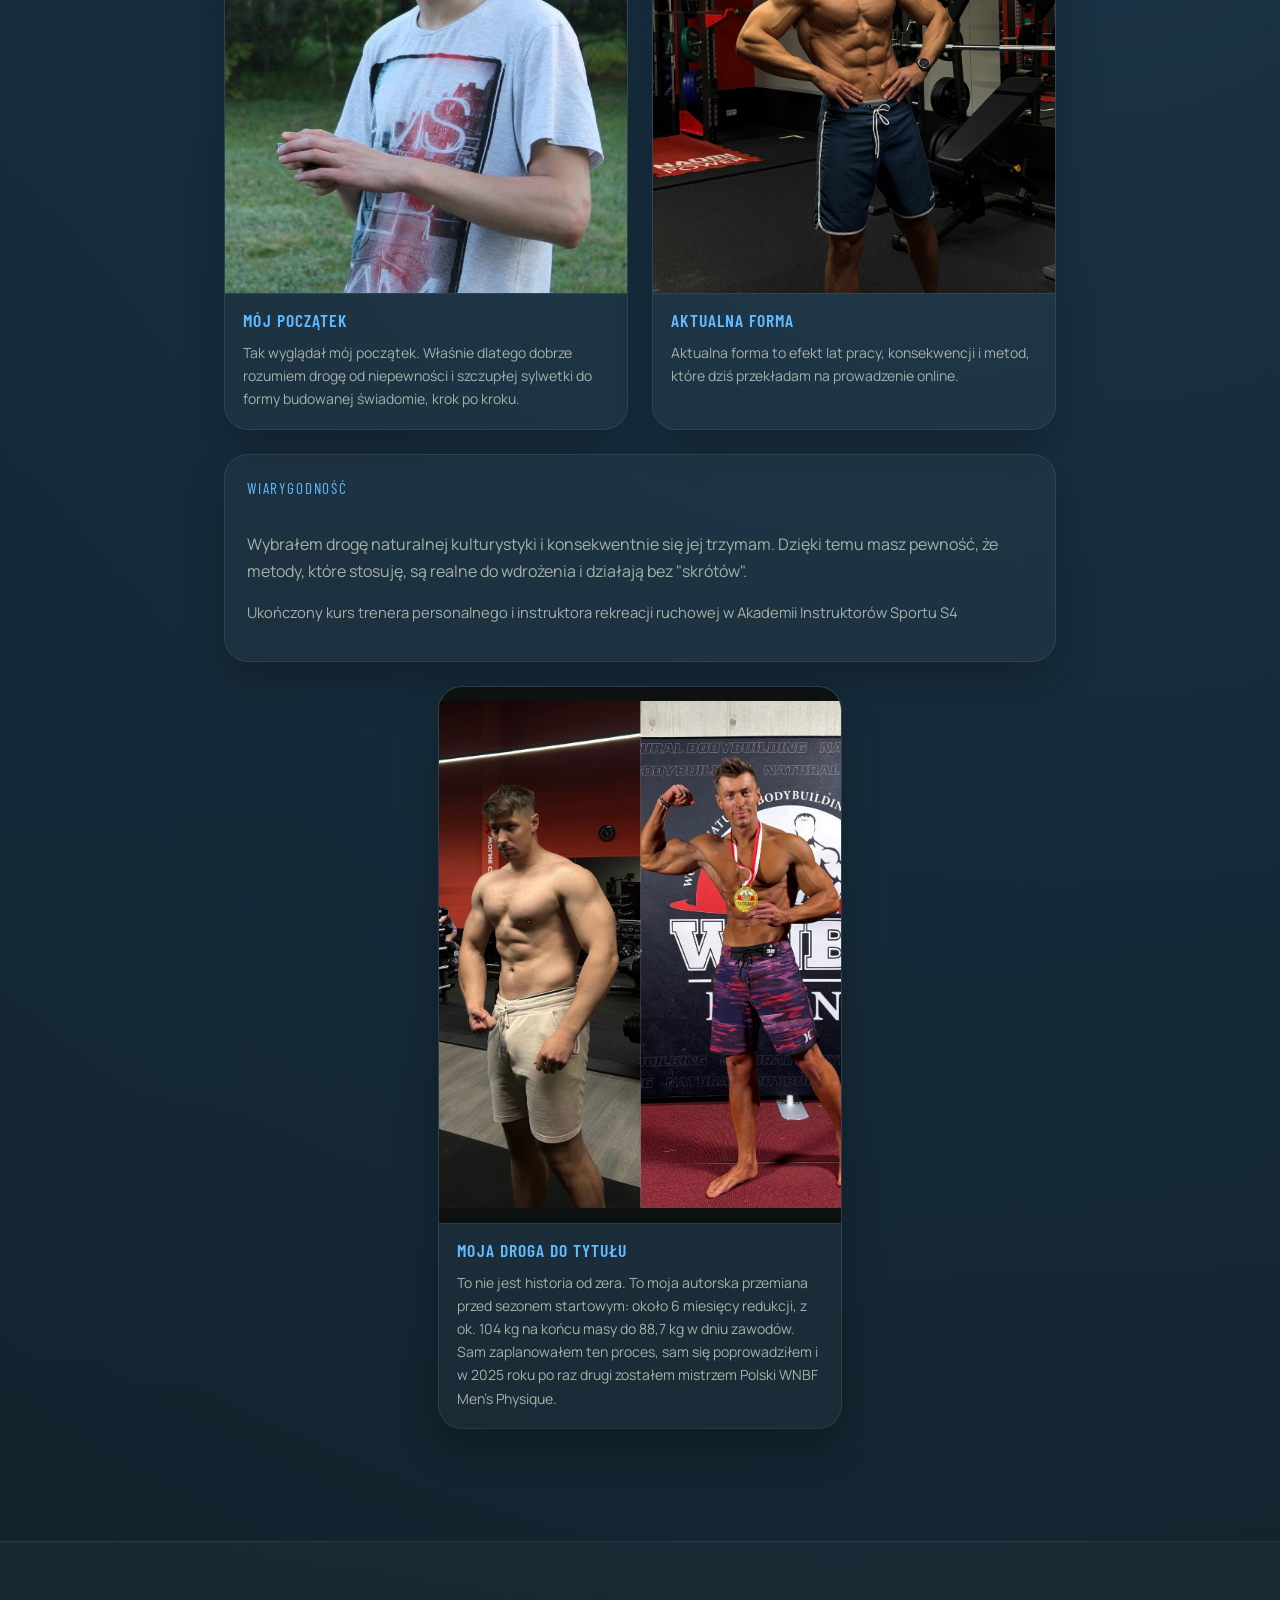
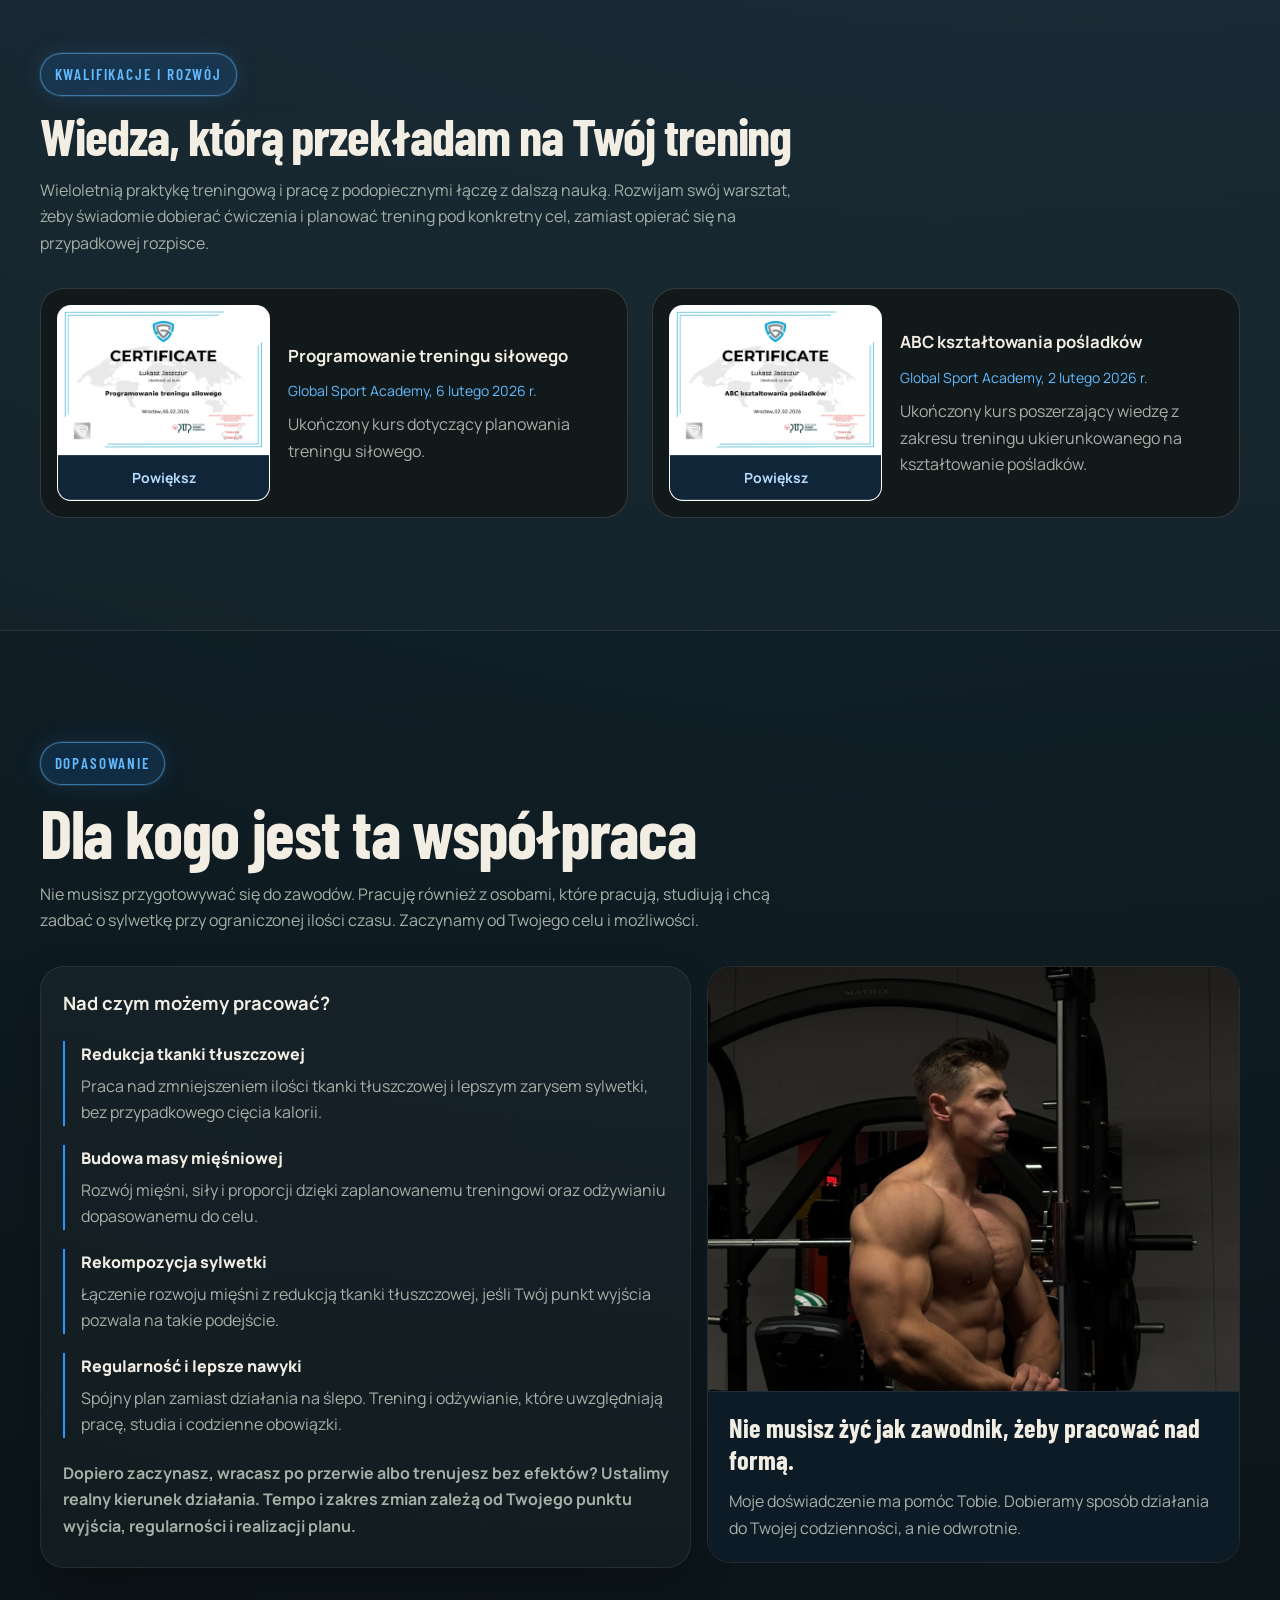
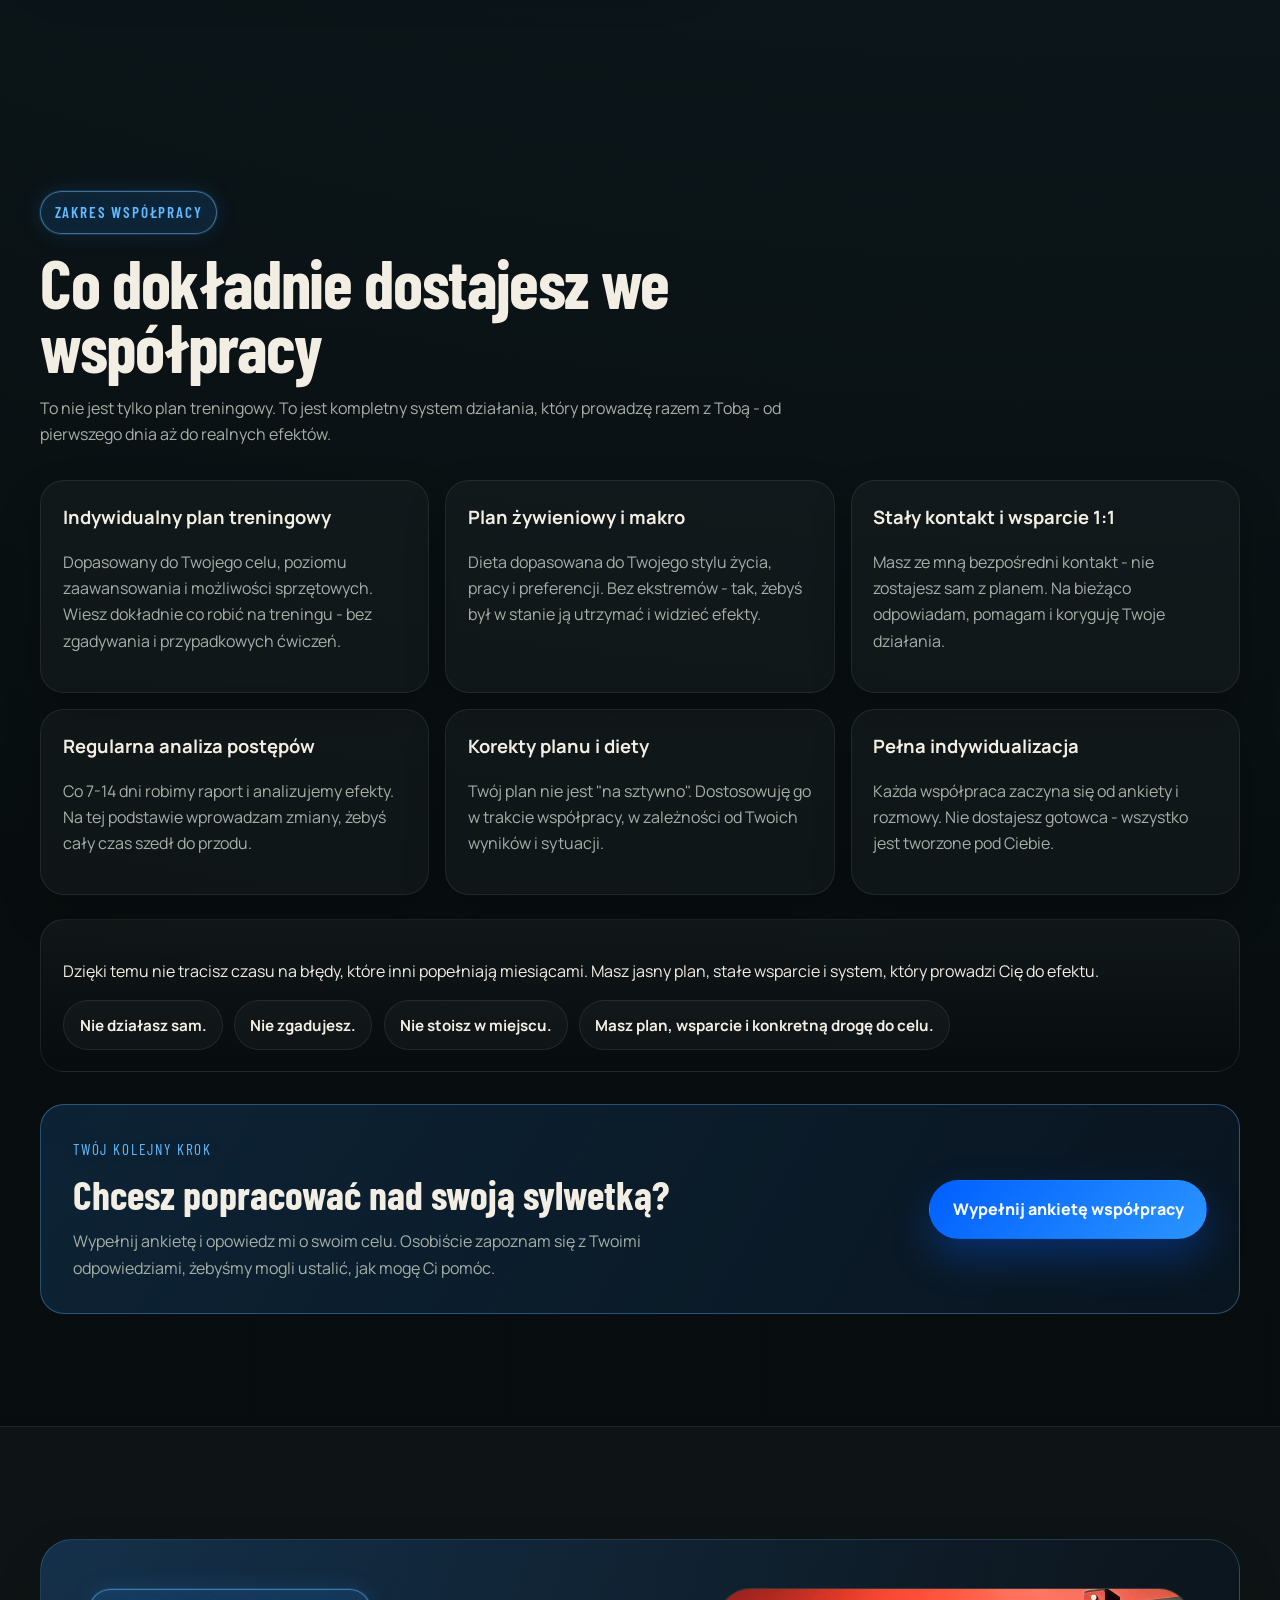
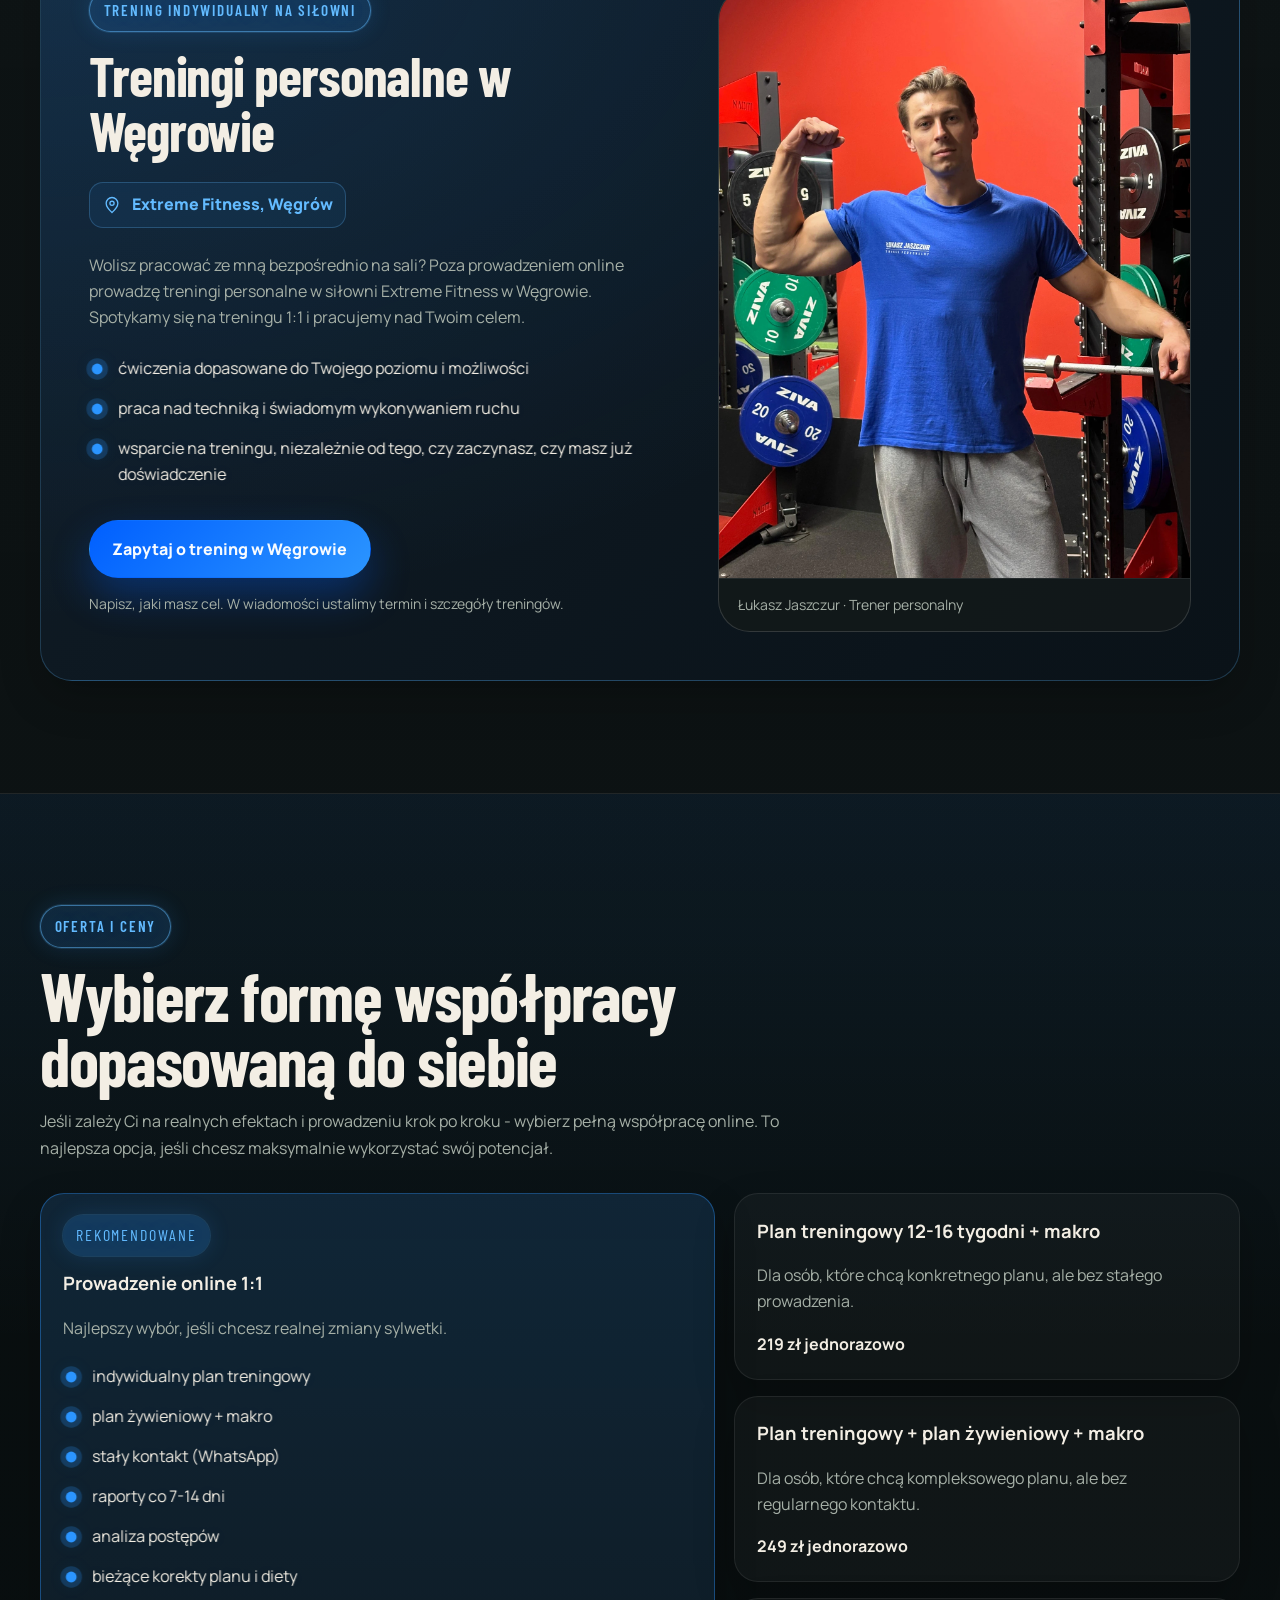
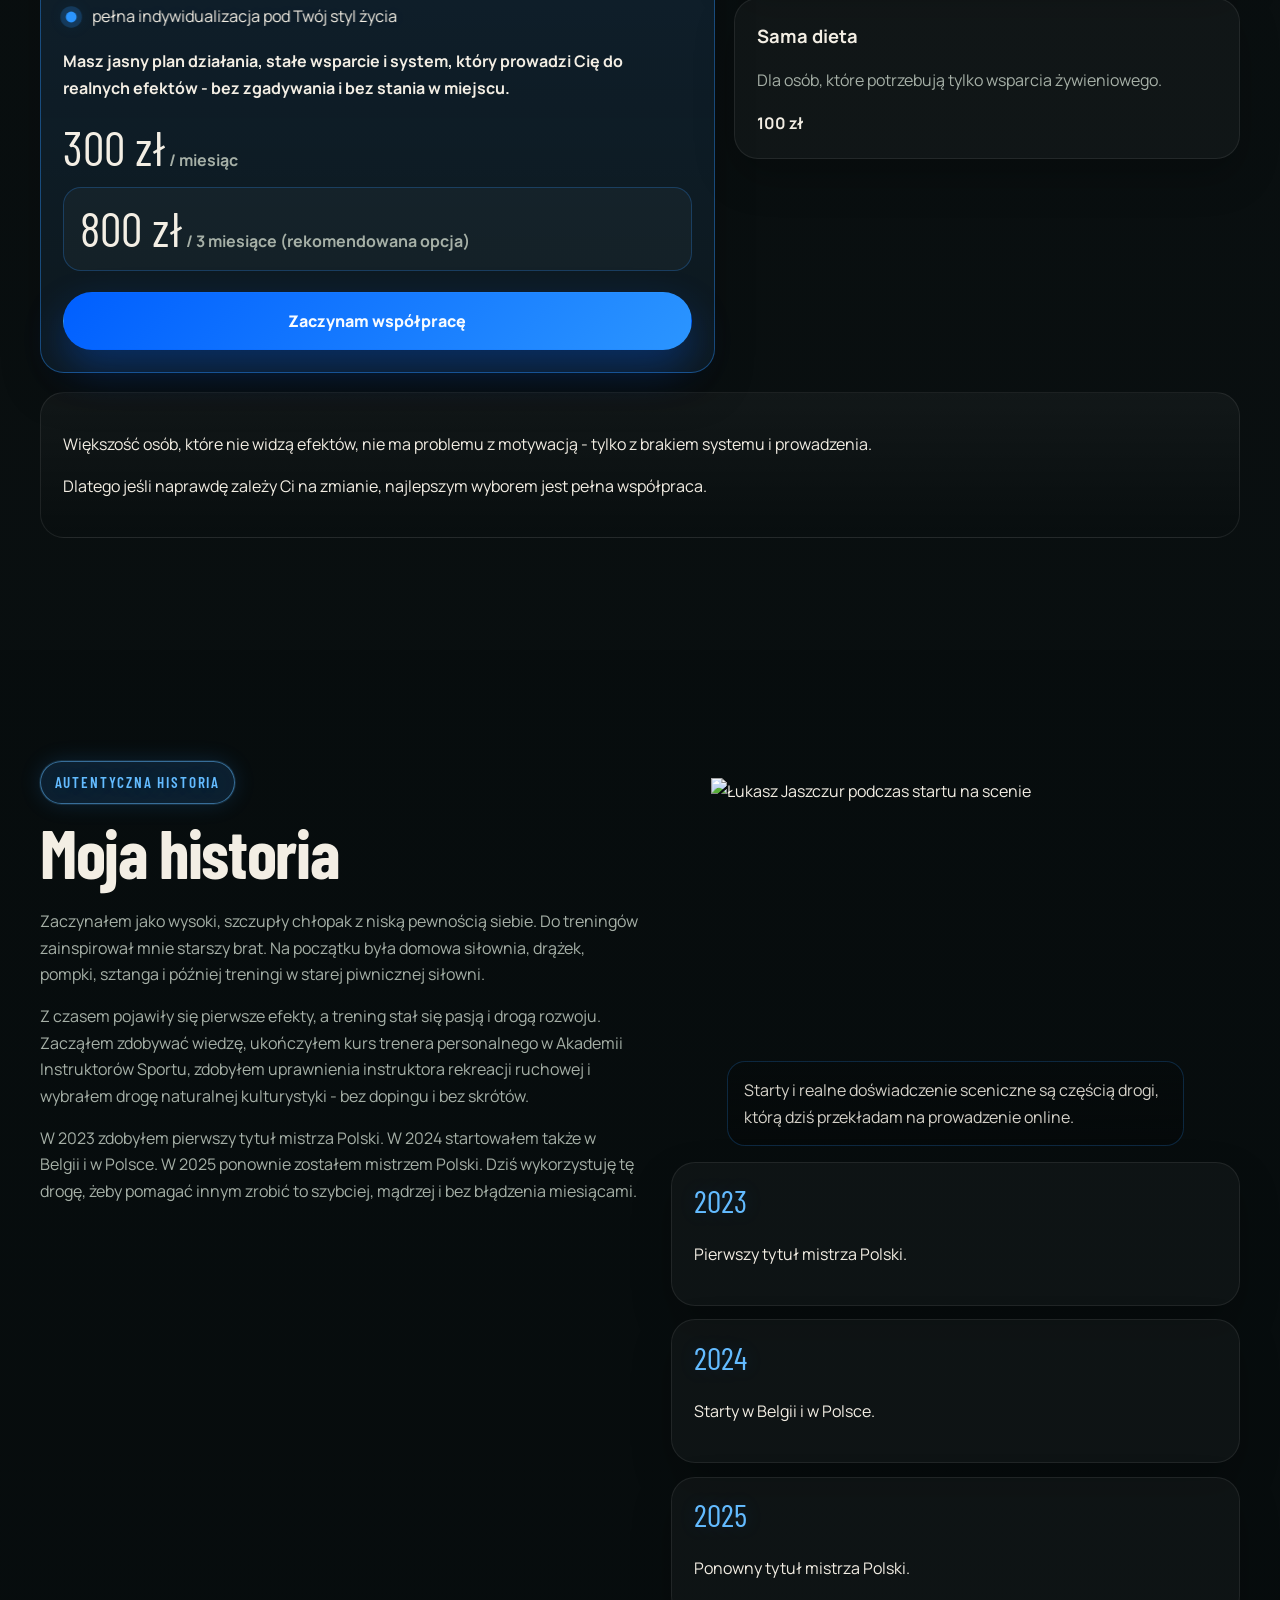
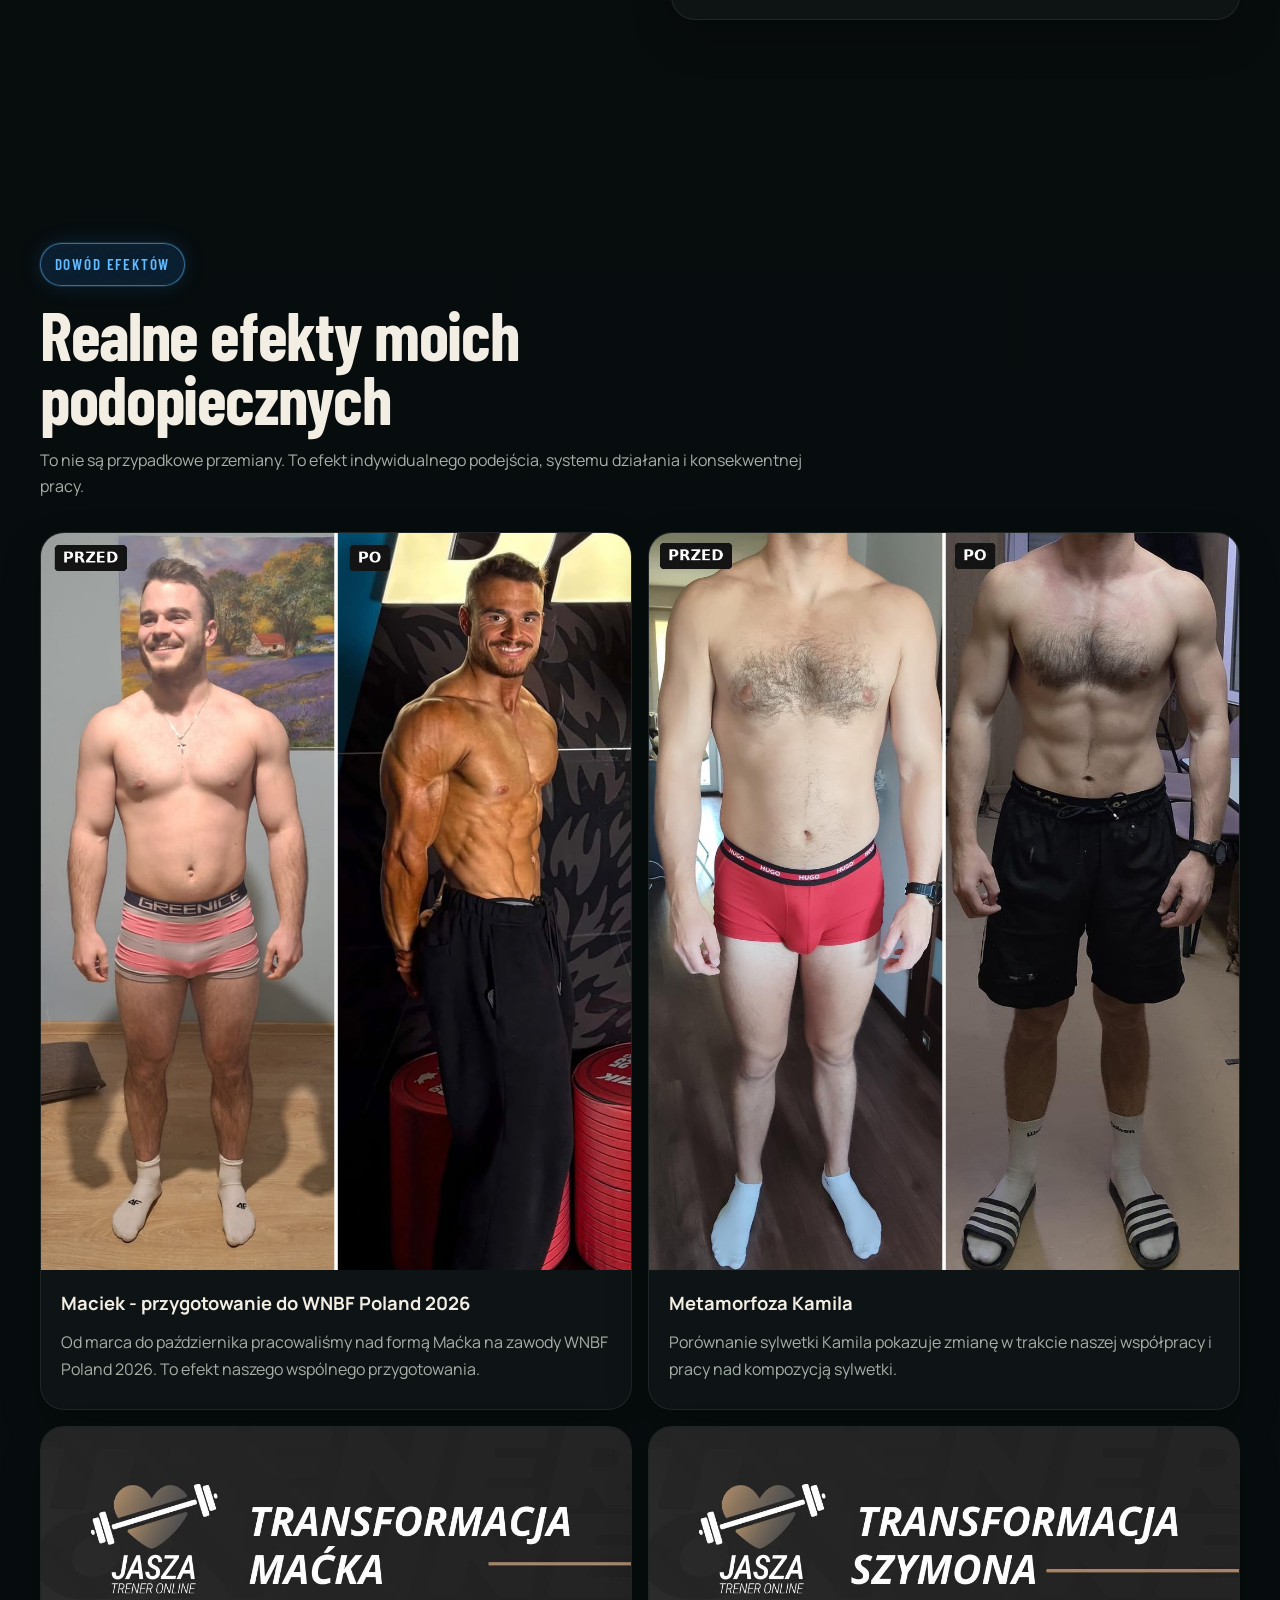
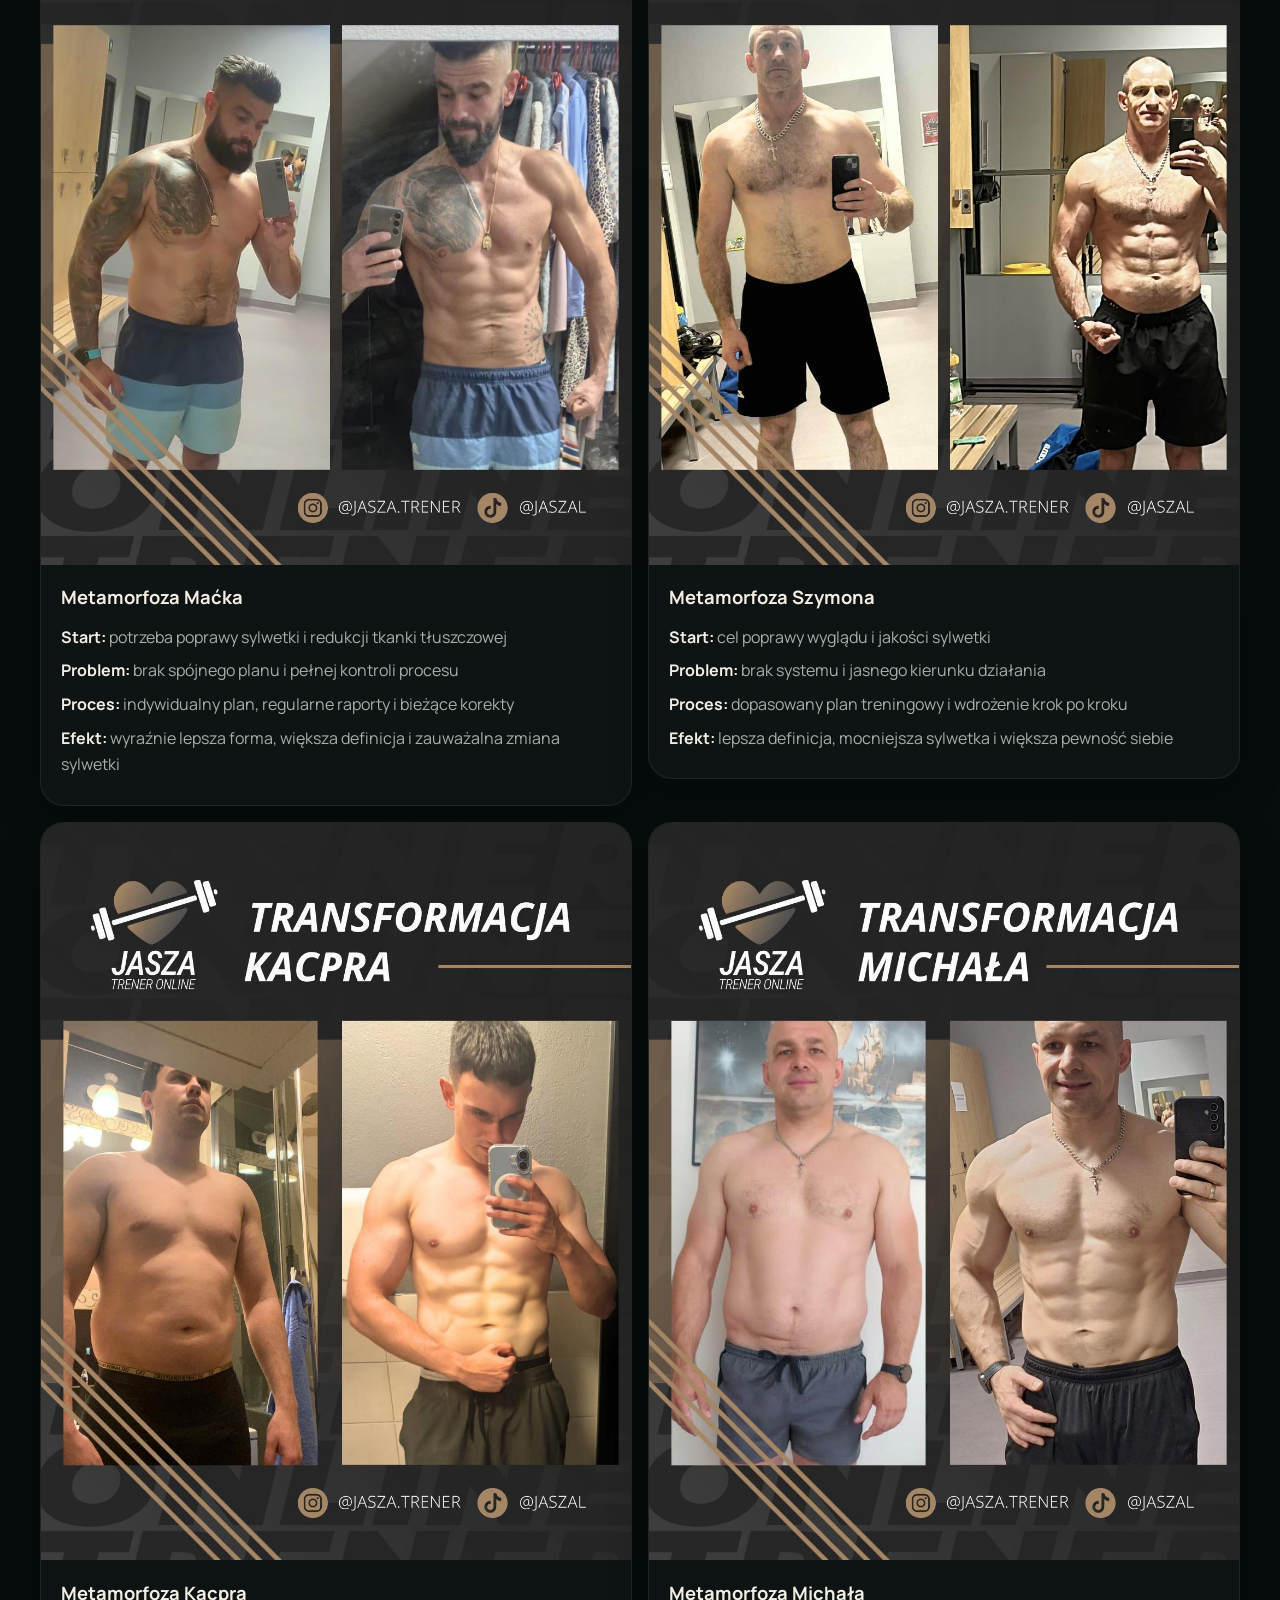
==== commit 6f6eaf22: "ulepszenie sekcji, poprawienie wyglądu, dodanie powiadomienia" ====
--- a/index.html
+++ b/index.html
@@ -29,7 +29,7 @@
     />
     <meta name="theme-color" content="#0a0f10" />
     <title>Trener personalny online 1:1 | Łukasz Jaszczur</title>
-    <link rel="stylesheet" href="./styles.css" />
+    <link rel="stylesheet" href="./styles.css?v=20261122-layout-2" />
   </head>
   <body>
     <a class="skip-link" href="#hero">Przejdź do treści</a>
@@ -55,9 +55,9 @@
         </button>
 
         <nav class="site-nav" id="site-nav" aria-label="Nawigacja główna">
+          <a href="#jak-to-dziala">Proces</a>
           <a href="#zaufanie">Zaufanie</a>
           <a href="#dla-kogo">Dla kogo</a>
-          <a href="#jak-to-dziala">Proces</a>
           <a href="#oferta">Oferta</a>
           <a href="#historia">Historia</a>
           <a href="#metamorfozy">Efekty</a>
@@ -227,6 +227,71 @@
         </div>
       </section>
 
+      <section class="section" id="jak-to-dziala">
+        <div class="container">
+          <div class="section-heading" data-reveal>
+            <span class="section-tag">Proces współpracy</span>
+            <h2>Jak wygląda współpraca krok po kroku</h2>
+            <p>
+              Cały proces jest prosty i uporządkowany. Od początku wiesz, co
+              robimy i jak będziemy działać.
+            </p>
+          </div>
+
+          <div class="steps-grid">
+            <article class="step-card" data-reveal>
+              <span class="step-card__index">01</span>
+              <h3>Wypełniasz ankietę</h3>
+              <p>
+                Na start zbieram najważniejsze informacje o Tobie - cel,
+                doświadczenie, styl życia, możliwości i aktualną sytuację.
+              </p>
+            </article>
+
+            <article class="step-card" data-reveal>
+              <span class="step-card__index">02</span>
+              <h3>Analiza i ustalenie strategii</h3>
+              <p>
+                Na podstawie ankiety i ewentualnej rozmowy określamy najlepsze
+                podejście do Twojego celu.
+              </p>
+            </article>
+
+            <article class="step-card" data-reveal>
+              <span class="step-card__index">03</span>
+              <h3>Otrzymujesz indywidualny plan</h3>
+              <p>
+                Dostajesz plan treningowy, dietę i makro dopasowane do Ciebie -
+                bez gotowców i przypadkowych rozwiązań.
+              </p>
+            </article>
+
+            <article class="step-card" data-reveal>
+              <span class="step-card__index">04</span>
+              <h3>Realizacja + stały kontakt</h3>
+              <p>
+                Wdrażasz plan, a ja jestem z Tobą w stałym kontakcie - odpowiadam,
+                pomagam i prowadzę Cię na bieżąco.
+              </p>
+            </article>
+
+            <article class="step-card" data-reveal>
+              <span class="step-card__index">05</span>
+              <h3>Raporty i korekty</h3>
+              <p>
+                Co 7-14 dni analizujemy postępy i wprowadzam zmiany, żebyś cały
+                czas szedł do przodu.
+              </p>
+            </article>
+          </div>
+
+          <div class="process-summary" data-reveal>
+            Dzięki temu masz jasny system działania, kontrolę postępów i
+            pewność, że wszystko idzie w dobrym kierunku.
+          </div>
+        </div>
+      </section>
+
       <section class="section" id="zaufanie">
         <div class="container">
           <div class="section-heading" data-reveal>
@@ -400,7 +465,7 @@
         </div>
       </section>
 
-      <section class="section section--contrast" id="kwalifikacje">
+      <section class="section section--contrast section--qualifications" id="kwalifikacje">
         <div class="container">
           <div class="section-heading" data-reveal>
             <span class="section-tag">Kwalifikacje i rozwój</span>
@@ -426,7 +491,7 @@
                 aria-label="Powiększ certyfikat: Programowanie treningu siłowego"
               >
                 <img src="./assets/certyfikat-programowanie-treningu-silowego.webp" alt="Certyfikat ukończenia przez Łukasza Jaszczura kursu Programowanie treningu siłowego" loading="lazy" width="960" height="679" />
-                <span class="qualification-card__zoom">Powiększ certyfikat</span>
+                <span class="qualification-card__zoom">Powiększ</span>
               </a>
               <div class="qualification-card__body">
                 <h3>Programowanie treningu siłowego</h3>
@@ -447,7 +512,7 @@
                 aria-label="Powiększ certyfikat: ABC kształtowania pośladków"
               >
                 <img src="./assets/certyfikat-abc-ksztaltowania-posladkow.webp" alt="Certyfikat ukończenia przez Łukasza Jaszczura kursu ABC kształtowania pośladków" loading="lazy" width="960" height="679" />
-                <span class="qualification-card__zoom">Powiększ certyfikat</span>
+                <span class="qualification-card__zoom">Powiększ</span>
               </a>
               <div class="qualification-card__body">
                 <h3>ABC kształtowania pośladków</h3>
@@ -501,7 +566,7 @@
 
             <figure class="goal-photo" data-reveal>
               <div class="goal-photo__frame">
-                <img class="goal-photo__image" src="./assets/lukasz-trening-sylwetka.webp" alt="Łukasz Jaszczur na siłowni podczas własnego treningu" loading="lazy" width="1500" height="2000" />
+                <img class="goal-photo__image" src="./assets/lukasz-trening-sylwetka.webp" alt="Łukasz Jaszczur na siłowni podczas własnego treningu" loading="lazy" width="1500" />
               </div>
               <figcaption>
                 <strong>Nie musisz żyć jak zawodnik, żeby pracować nad formą.</strong>
@@ -589,70 +654,14 @@
               <span>Masz plan, wsparcie i konkretną drogę do celu.</span>
             </div>
           </div>
-        </div>
-      </section>
-
-      <section class="section" id="jak-to-dziala">
-        <div class="container">
-          <div class="section-heading" data-reveal>
-            <span class="section-tag">Proces współpracy</span>
-            <h2>Jak wygląda współpraca krok po kroku</h2>
-            <p>
-              Cały proces jest prosty i uporządkowany. Od początku wiesz, co
-              robimy i jak będziemy działać.
-            </p>
-          </div>
-
-          <div class="steps-grid">
-            <article class="step-card" data-reveal>
-              <span class="step-card__index">01</span>
-              <h3>Wypełniasz ankietę</h3>
-              <p>
-                Na start zbieram najważniejsze informacje o Tobie - cel,
-                doświadczenie, styl życia, możliwości i aktualną sytuację.
-              </p>
-            </article>
-
-            <article class="step-card" data-reveal>
-              <span class="step-card__index">02</span>
-              <h3>Analiza i ustalenie strategii</h3>
-              <p>
-                Na podstawie ankiety i ewentualnej rozmowy określamy najlepsze
-                podejście do Twojego celu.
-              </p>
-            </article>
-
-            <article class="step-card" data-reveal>
-              <span class="step-card__index">03</span>
-              <h3>Otrzymujesz indywidualny plan</h3>
-              <p>
-                Dostajesz plan treningowy, dietę i makro dopasowane do Ciebie -
-                bez gotowców i przypadkowych rozwiązań.
-              </p>
-            </article>
-
-            <article class="step-card" data-reveal>
-              <span class="step-card__index">04</span>
-              <h3>Realizacja + stały kontakt</h3>
-              <p>
-                Wdrażasz plan, a ja jestem z Tobą w stałym kontakcie - odpowiadam,
-                pomagam i prowadzę Cię na bieżąco.
-              </p>
-            </article>
-
-            <article class="step-card" data-reveal>
-              <span class="step-card__index">05</span>
-              <h3>Raporty i korekty</h3>
-              <p>
-                Co 7-14 dni analizujemy postępy i wprowadzam zmiany, żebyś cały
-                czas szedł do przodu.
-              </p>
-            </article>
-          </div>
-
-          <div class="process-summary" data-reveal>
-            Dzięki temu masz jasny system działania, kontrolę postępów i
-            pewność, że wszystko idzie w dobrym kierunku.
+
+          <div class="intake-banner" data-reveal aria-labelledby="intake-banner-title">
+            <div>
+              <span class="panel-card__tag">Twój kolejny krok</span>
+              <h3 id="intake-banner-title">Chcesz popracować nad swoją sylwetką?</h3>
+              <p>Wypełnij ankietę i opowiedz mi o swoim celu. Osobiście zapoznam się z Twoimi odpowiedziami, żebyśmy mogli ustalić, jak mogę Ci pomóc.</p>
+            </div>
+            <a class="button button--primary" href="https://docs.google.com/forms/d/e/1FAIpQLSdCUgYAZgoqLRIZIwnlb-H5y677I4j41W-VKaQDTQQ11y066w/viewform" target="_blank" rel="noopener noreferrer">Wypełnij ankietę współpracy</a>
           </div>
         </div>
       </section>
@@ -664,7 +673,7 @@
               <span class="section-tag">Trening indywidualny na siłowni</span>
               <h2>Treningi personalne w Węgrowie</h2>
               <p class="in-person__location">
-                <svg viewBox="0 0 24 24" fill="none" stroke="currentColor" stroke-width="1.6" aria-hidden="true"><path d="M19 10c0 5-7 11-7 11S5 15 5 10a7 7 0 1 1 14 0Z" /><circle cx="12" cy="10" r="2.5" /></svg>
+                <svg viewBox="0 0 24 24" width="24" height="24" fill="none" stroke="currentColor" stroke-width="1.6" aria-hidden="true"><path d="M19 10c0 5-7 11-7 11S5 15 5 10a7 7 0 1 1 14 0Z" /><circle cx="12" cy="10" r="2.5" /></svg>
                 Extreme Fitness, Węgrów
               </p>
             </div>
@@ -682,7 +691,7 @@
             <p class="in-person__note">Napisz, jaki masz cel. W wiadomości ustalimy termin i szczegóły treningów.</p>
           </div>
           <figure class="in-person__photo" data-reveal>
-            <img src="./assets/lukasz-trener-personalny-wegrow.webp" alt="Łukasz Jaszczur w koszulce trenera personalnego na siłowni" loading="lazy" width="1500" height="2000" />
+            <img src="./assets/lukasz-trener-personalny-wegrow.webp" alt="Łukasz Jaszczur w koszulce trenera personalnego na siłowni" loading="lazy" width="1500" />
             <figcaption>Łukasz Jaszczur · Trener personalny</figcaption>
           </figure>
         </div>
@@ -742,7 +751,7 @@
                 href="#kontakt-kanaly"
                 data-contact-open
               >
-                >Zaczynam współpracę</a
+                Zaczynam współpracę</a
               >
             </article>
 
@@ -1631,6 +1640,16 @@
         </div>
       </section>
     </main>
+
+    <aside class="process-notice" aria-label="Przypomnienie o współpracy" hidden>
+      <button class="process-notice__close" type="button" data-process-notice-close aria-label="Zamknij przypomnienie o współpracy">&times;</button>
+      <div aria-live="polite">
+        <p class="process-notice__eyebrow">Zanim zdecydujesz</p>
+        <h2>Zobacz, jak wygląda współpraca</h2>
+        <p>Od ankiety po plan i raporty. Poznaj sposób, w jaki będziemy pracować nad Twoim celem.</p>
+      </div>
+      <a class="button button--primary" href="#jak-to-dziala" data-process-notice-link>Poznaj 5 kroków współpracy</a>
+    </aside>
 
     <div class="contact-chooser" hidden aria-hidden="true">
       <div class="contact-chooser__backdrop" data-contact-close></div>
@@ -1861,6 +1880,6 @@
       >
     </div>
 
-    <script src="./script.js"></script>
+    <script src="./script.js?v=20261122-layout-2"></script>
   </body>
 </html>
--- a/styles.css
+++ b/styles.css
@@ -1450,12 +1450,23 @@
   gap: 1rem;
 }
 
+.fit-grid--good {
+  align-items: start;
+}
+
 .qualification-grid {
   display: grid;
   gap: 1.5rem;
 }
 
+.section--qualifications .section-heading h2 {
+  font-size: clamp(2rem, 4.5vw, 3.25rem);
+}
+
 .qualification-card {
+  display: grid;
+  grid-template-columns: minmax(6rem, 0.9fr) minmax(0, 1.4fr);
+  align-items: center;
   min-width: 0;
   overflow: hidden;
   border: 1px solid var(--line-strong);
@@ -1465,6 +1476,10 @@
 
 .qualification-card__preview {
   display: block;
+  margin: 1rem 0 1rem 1rem;
+  overflow: hidden;
+  border: 1px solid var(--line-strong);
+  border-radius: var(--radius-sm);
   background: #fff;
 }
 
@@ -1477,7 +1492,7 @@
 
 .qualification-card__zoom {
   display: block;
-  padding: 0.65rem 1rem;
+  padding: 0.6rem 0.4rem;
   border-block: 1px solid var(--line-strong);
   background: #102538;
   color: #b5dcff;
@@ -1497,12 +1512,13 @@
 }
 
 .qualification-card__body {
-  padding: 1.3rem;
+  min-width: 0;
+  padding: 1.1rem;
 }
 
 .qualification-card h3 {
   margin: 0 0 0.6rem;
-  font-size: 1.15rem;
+  font-size: 1.05rem;
 }
 
 .qualification-card__body p {
@@ -1539,7 +1555,9 @@
 .goal-photo {
   display: flex;
   flex-direction: column;
+  width: min(100%, 34rem);
   min-width: 0;
+  justify-self: center;
   margin: 0;
   overflow: hidden;
   border: 1px solid var(--line-strong);
@@ -1548,14 +1566,16 @@
 }
 
 .goal-photo__frame {
-  flex: 1;
+  flex: none;
   position: relative;
-  min-height: 27rem;
+  width: 100%;
+  aspect-ratio: 4 / 5;
   overflow: hidden;
 }
 
 .goal-photo__image {
   position: absolute;
+  inset: 0;
   width: 100%;
   height: 100%;
   object-fit: cover;
@@ -1586,25 +1606,47 @@
   display: grid;
   gap: clamp(1.5rem, 4vw, 3.5rem);
   align-items: center;
+  padding: clamp(1.25rem, 4vw, 3rem);
+  border: 1px solid rgba(99, 187, 255, 0.24);
+  border-radius: var(--radius-xl);
+  background:
+    radial-gradient(ellipse at top left, rgba(43, 149, 255, 0.16), transparent 65%),
+    linear-gradient(135deg, #101d28, #0a1218);
+  box-shadow: var(--shadow-md);
+}
+
+.in-person .section-heading h2 {
+  font-size: clamp(2.1rem, 4.3vw, 3.7rem);
+  line-height: 1;
 }
 
 .in-person__content > p {
   color: var(--muted);
+}
+
+.in-person__content > .button {
+  max-width: 100%;
+  text-align: center;
 }
 
 .section-heading .in-person__location {
   display: flex;
   align-items: center;
   gap: 0.6rem;
+  width: fit-content;
   margin-top: 1.5rem;
+  padding: 0.55rem 0.75rem;
+  border: 1px solid rgba(99, 187, 255, 0.25);
+  border-radius: var(--radius-sm);
+  background: rgba(43, 149, 255, 0.08);
   color: var(--accent-warm);
   font-weight: 800;
 }
 
 .in-person__location svg {
   flex: none;
-  width: 1.5rem;
-  height: 1.5rem;
+  width: 1.25rem;
+  height: 1.25rem;
 }
 
 .in-person__content .check-list {
@@ -1628,8 +1670,9 @@
 .in-person__photo img {
   width: 100%;
   height: auto;
-  aspect-ratio: 3 / 4;
+  aspect-ratio: 4 / 5;
   object-fit: cover;
+  object-position: center 30%;
 }
 
 .in-person__photo figcaption {
@@ -1755,6 +1798,119 @@
   background:
     linear-gradient(160deg, rgba(43, 149, 255, 0.14), transparent 32%),
     rgba(255, 255, 255, 0.03);
+}
+
+.impact-block {
+  margin-top: 1.5rem;
+}
+
+.intake-banner {
+  display: grid;
+  gap: 1.25rem;
+  align-items: center;
+  margin-top: 2rem;
+  padding: clamp(1.25rem, 3vw, 2rem);
+  border: 1px solid rgba(99, 187, 255, 0.35);
+  border-radius: var(--radius-lg);
+  background: linear-gradient(120deg, rgba(43, 149, 255, 0.16), rgba(10, 22, 33, 0.95));
+}
+
+.intake-banner .panel-card__tag {
+  margin-bottom: 0.55rem;
+}
+
+.intake-banner h3 {
+  margin: 0;
+  font-family: "Barlow Condensed", sans-serif;
+  font-size: clamp(1.8rem, 3.5vw, 2.5rem);
+  line-height: 1.1;
+}
+
+.intake-banner p {
+  max-width: 42rem;
+  margin: 0.75rem 0 0;
+  color: var(--muted);
+}
+
+.intake-banner .button {
+  text-align: center;
+}
+
+.process-notice {
+  position: fixed;
+  right: 1rem;
+  bottom: calc(6rem + env(safe-area-inset-bottom));
+  z-index: 80;
+  width: min(24rem, calc(100% - 2rem));
+  max-height: calc(100dvh - 9rem);
+  overflow-y: auto;
+  padding: 1.25rem;
+  border: 1px solid rgba(99, 187, 255, 0.5);
+  border-radius: var(--radius-lg);
+  background: linear-gradient(145deg, #172c40, #0c1721);
+  box-shadow: var(--shadow-lg);
+  animation: process-notice-enter 0.3s ease-out;
+}
+
+.process-notice__eyebrow {
+  margin: 0 2rem 0.65rem 0;
+  color: var(--accent-warm);
+  font-family: "Barlow Condensed", sans-serif;
+  font-size: 0.875rem;
+  letter-spacing: 0.1em;
+  text-transform: uppercase;
+}
+
+.process-notice h2 {
+  margin: 0;
+  padding-right: 1.25rem;
+  font-family: "Barlow Condensed", sans-serif;
+  font-size: 1.9rem;
+  line-height: 1.05;
+}
+
+.process-notice p:not(.process-notice__eyebrow) {
+  margin: 0.85rem 0 1rem;
+  color: #c6d4df;
+}
+
+.process-notice .button {
+  width: 100%;
+  padding-inline: 0.75rem;
+  text-align: center;
+}
+
+.process-notice__close {
+  position: absolute;
+  top: 0.5rem;
+  right: 0.5rem;
+  display: grid;
+  place-items: center;
+  width: 2.75rem;
+  height: 2.75rem;
+  padding: 0;
+  border: 0;
+  border-radius: 50%;
+  color: var(--text);
+  background: transparent;
+  font-size: 1.7rem;
+  cursor: pointer;
+}
+
+.process-notice__close:hover {
+  background: rgba(255, 255, 255, 0.08);
+}
+
+.process-notice__close:focus-visible {
+  outline: 2px solid var(--accent-warm);
+  outline-offset: -3px;
+}
+
+@keyframes process-notice-enter {
+  from {
+    opacity: 0;
+    transform: translateY(0.75rem);
+  }
 }
 
 .impact-block__lines {
@@ -3246,8 +3402,21 @@
     grid-template-columns: minmax(0, 1.1fr) minmax(20rem, 0.9fr);
   }
 
+  .goal-photo__frame {
+    aspect-ratio: 5 / 4;
+  }
+
   .in-person {
     grid-template-columns: minmax(0, 1.1fr) minmax(0, 0.9fr);
+  }
+
+  .intake-banner {
+    grid-template-columns: minmax(0, 1fr) auto;
+    gap: 2rem;
+  }
+
+  .process-notice {
+    bottom: 1.5rem;
   }
 
   .feature-grid {
@@ -3261,6 +3430,10 @@
   .pricing-layout {
     grid-template-columns: minmax(0, 1.2fr) minmax(0, 0.9fr);
     align-items: start;
+  }
+
+  .pricing-card-group {
+    grid-template-columns: 1fr;
   }
 
   .history-layout {
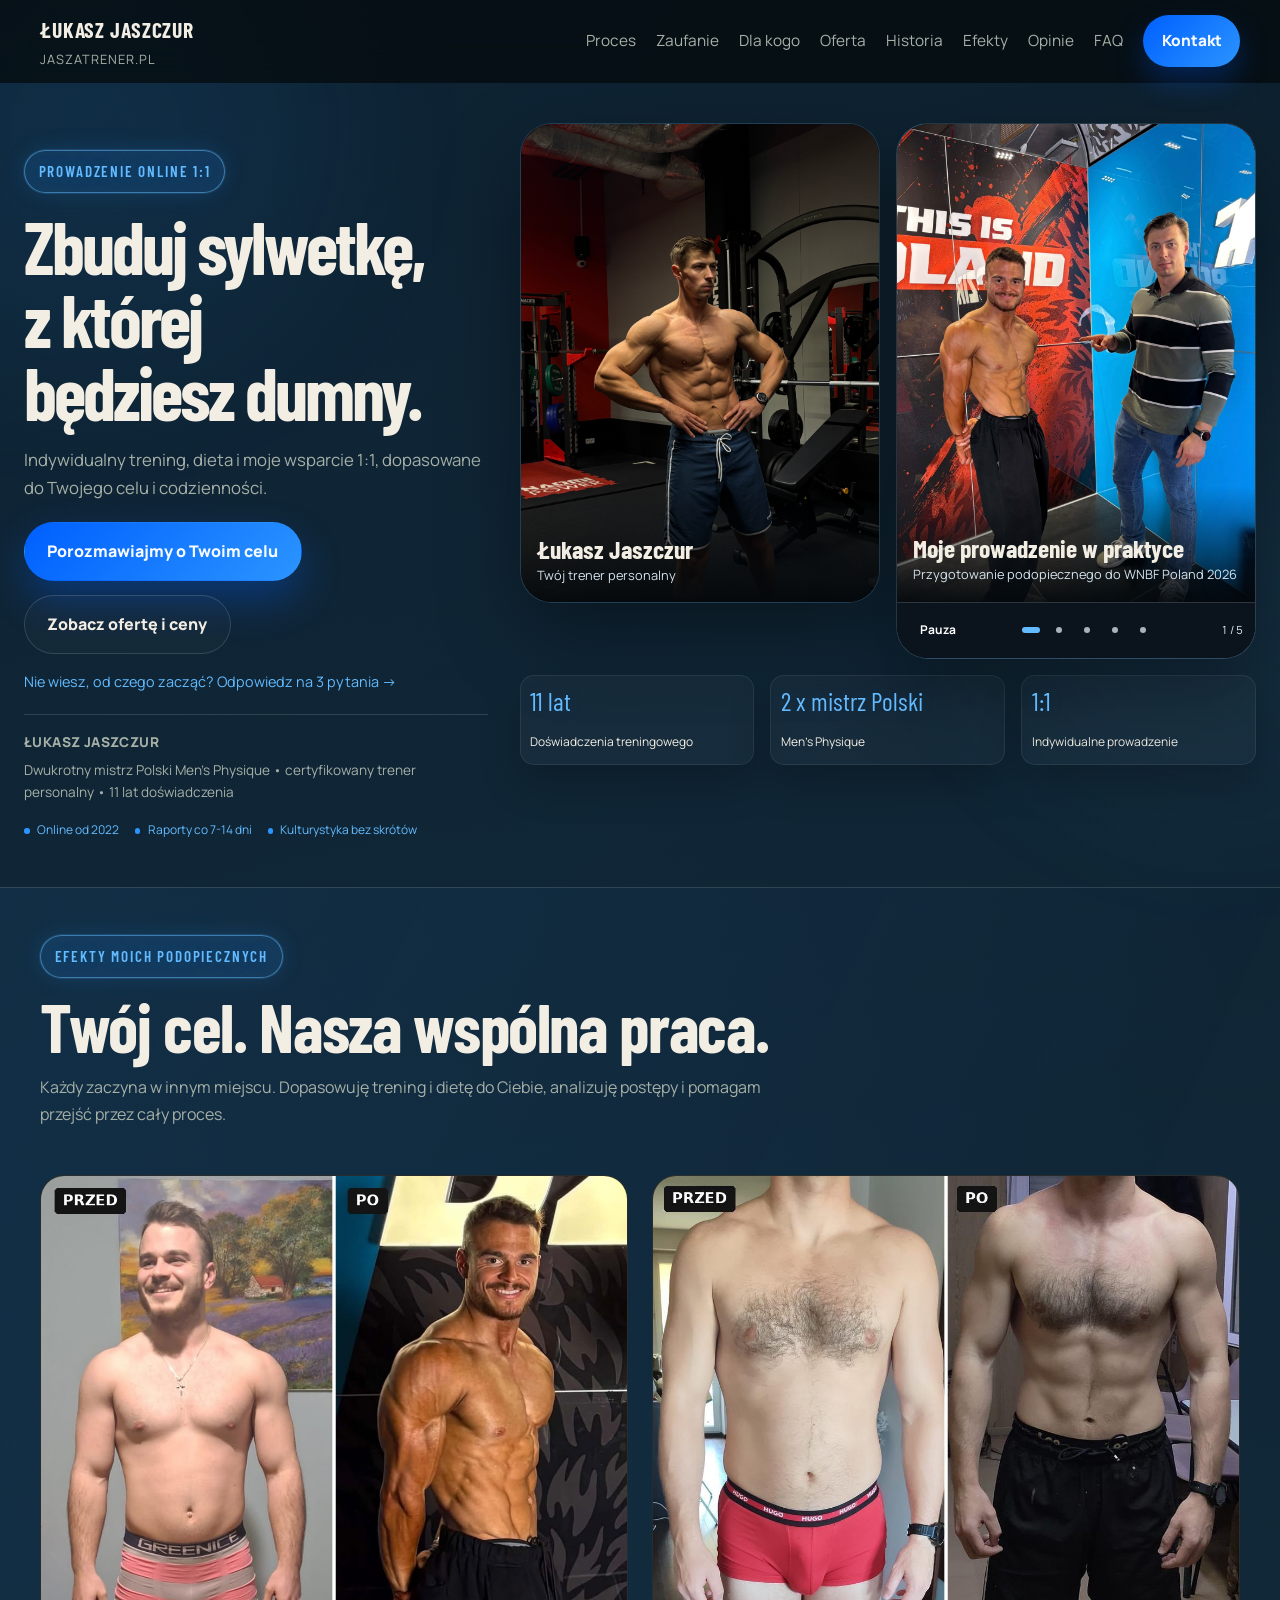
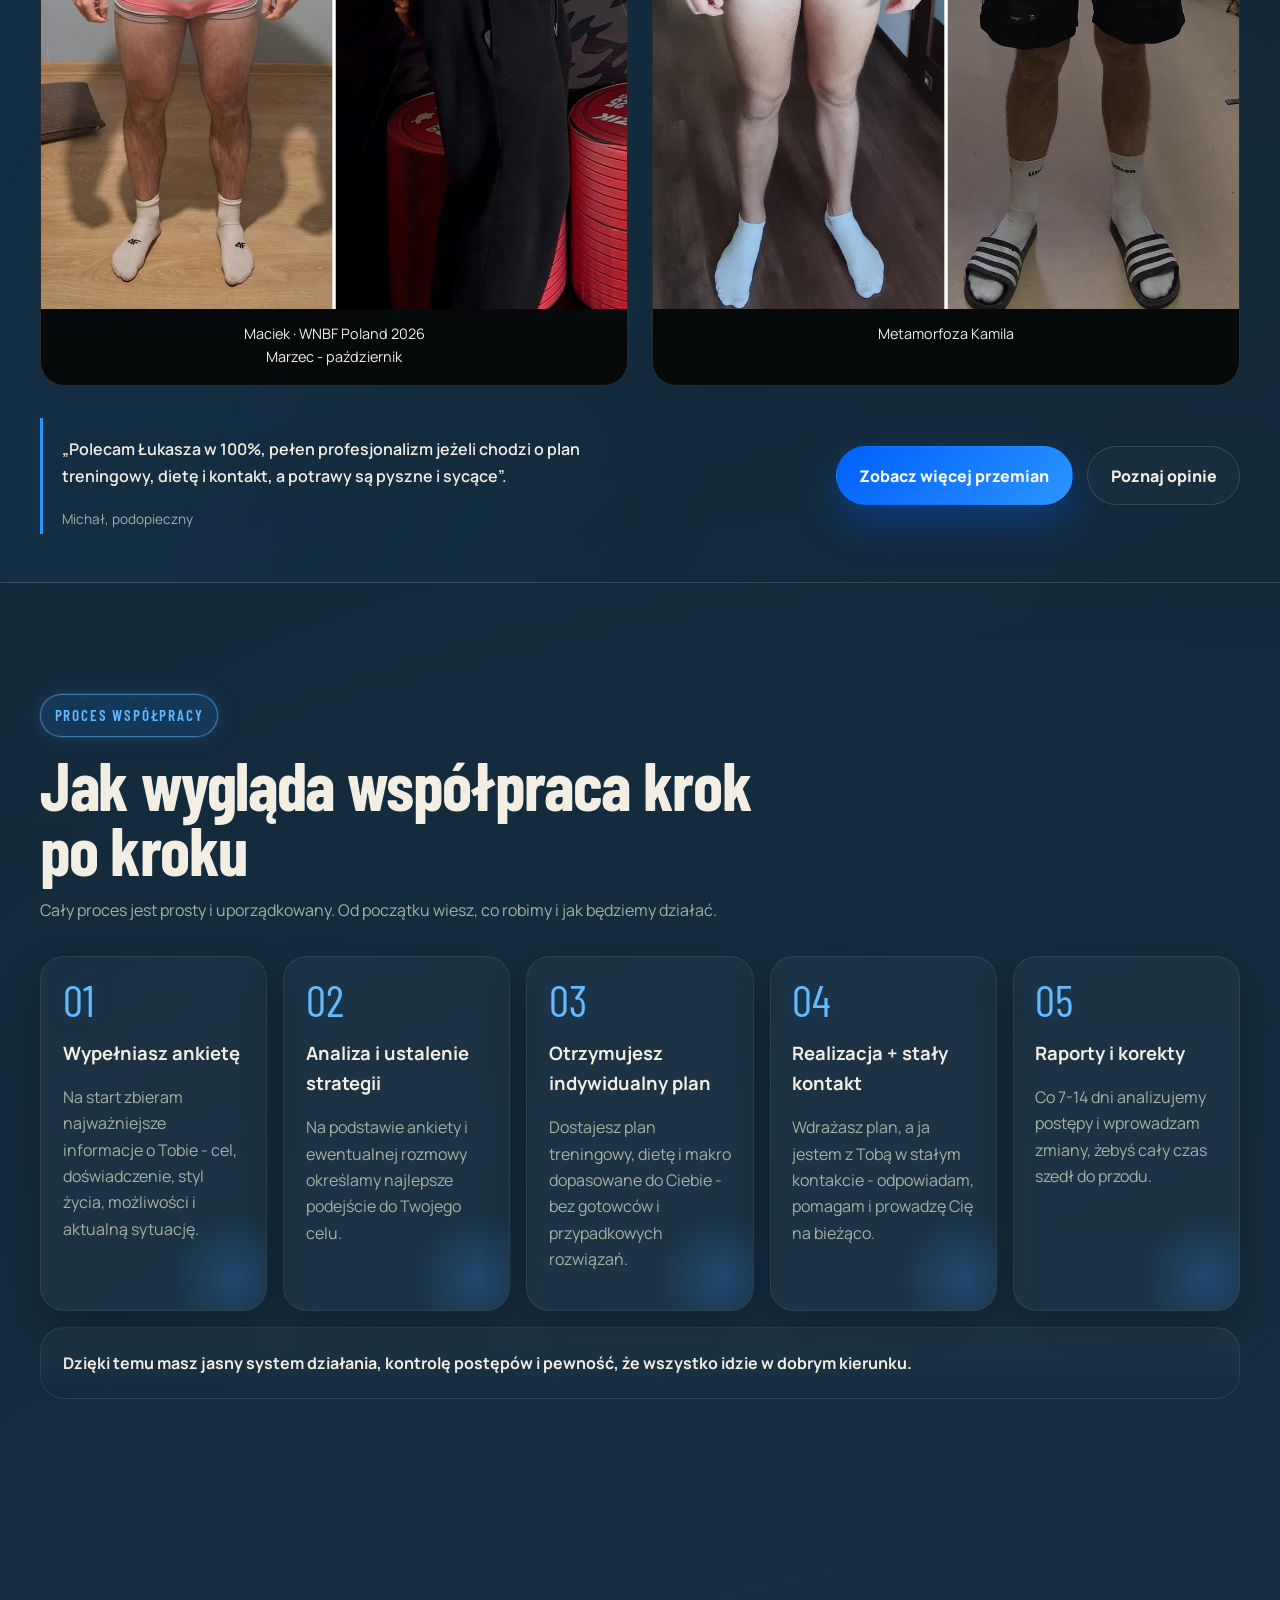
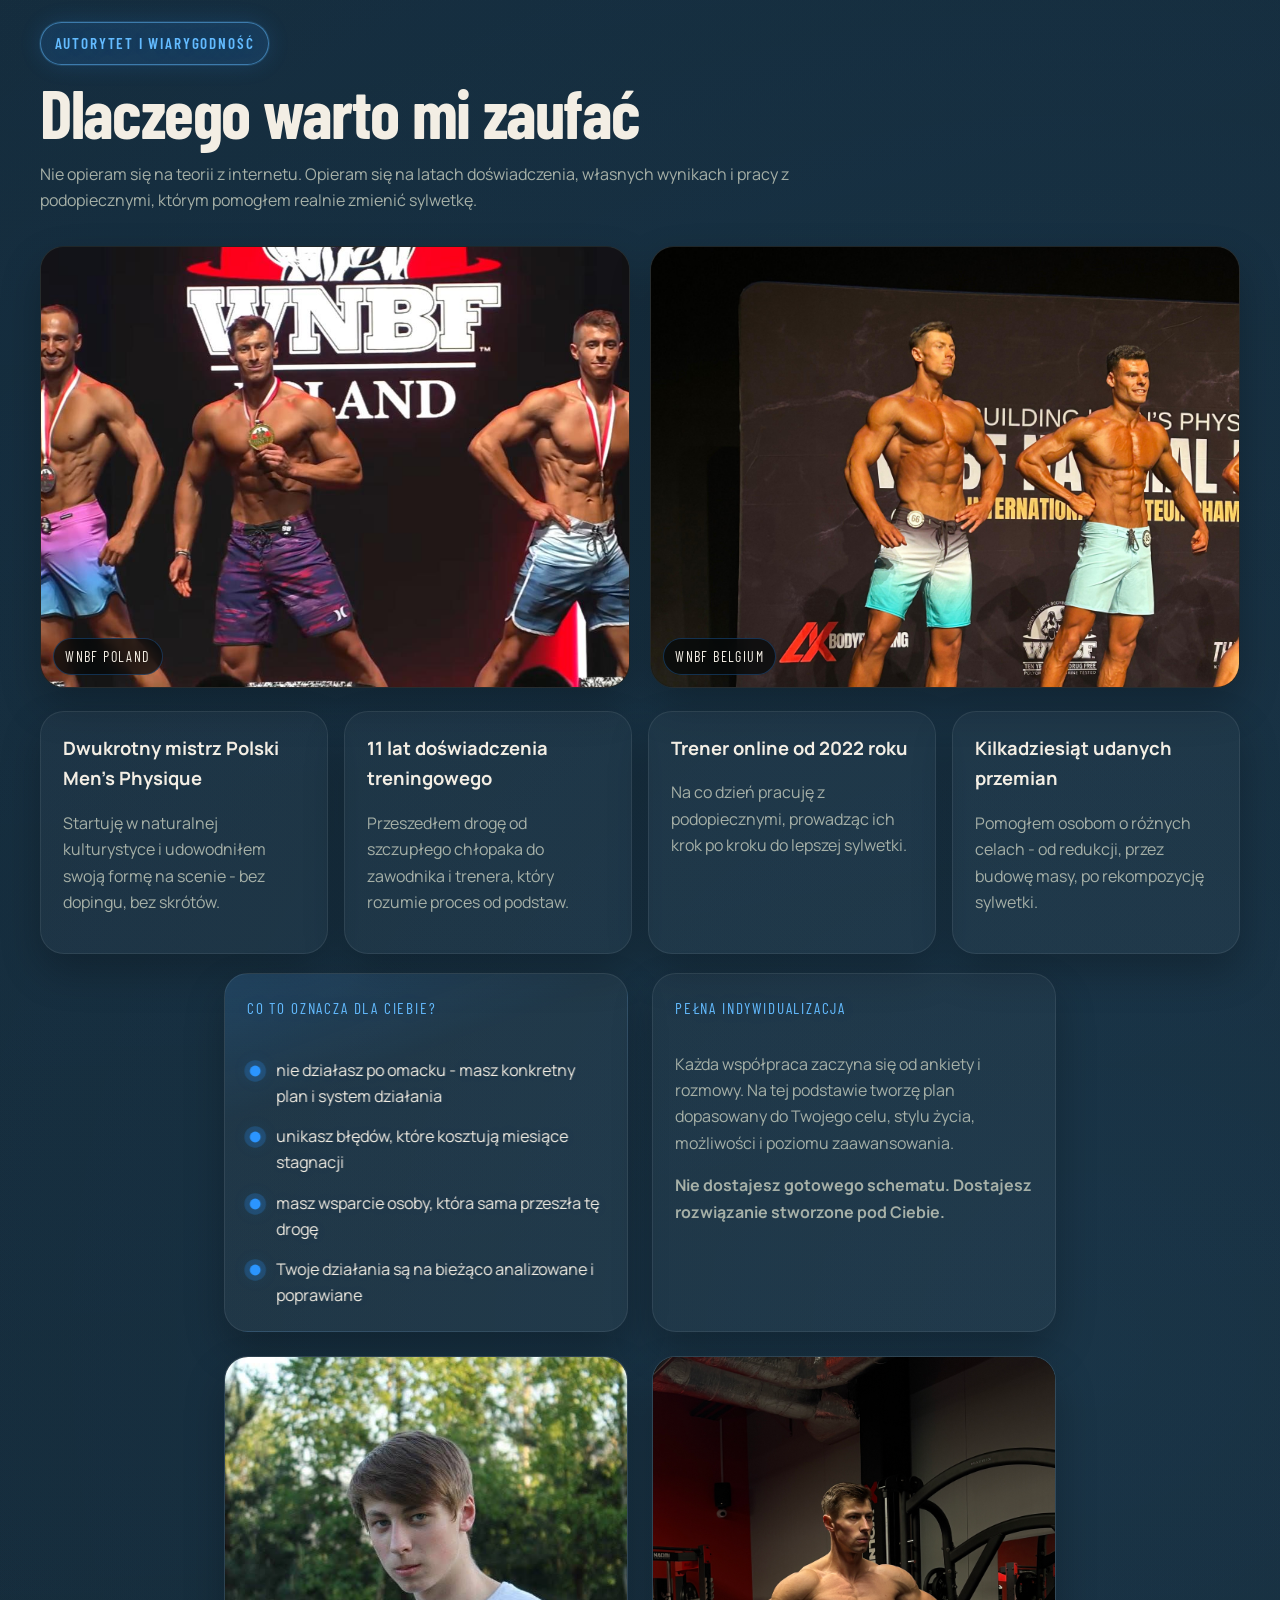
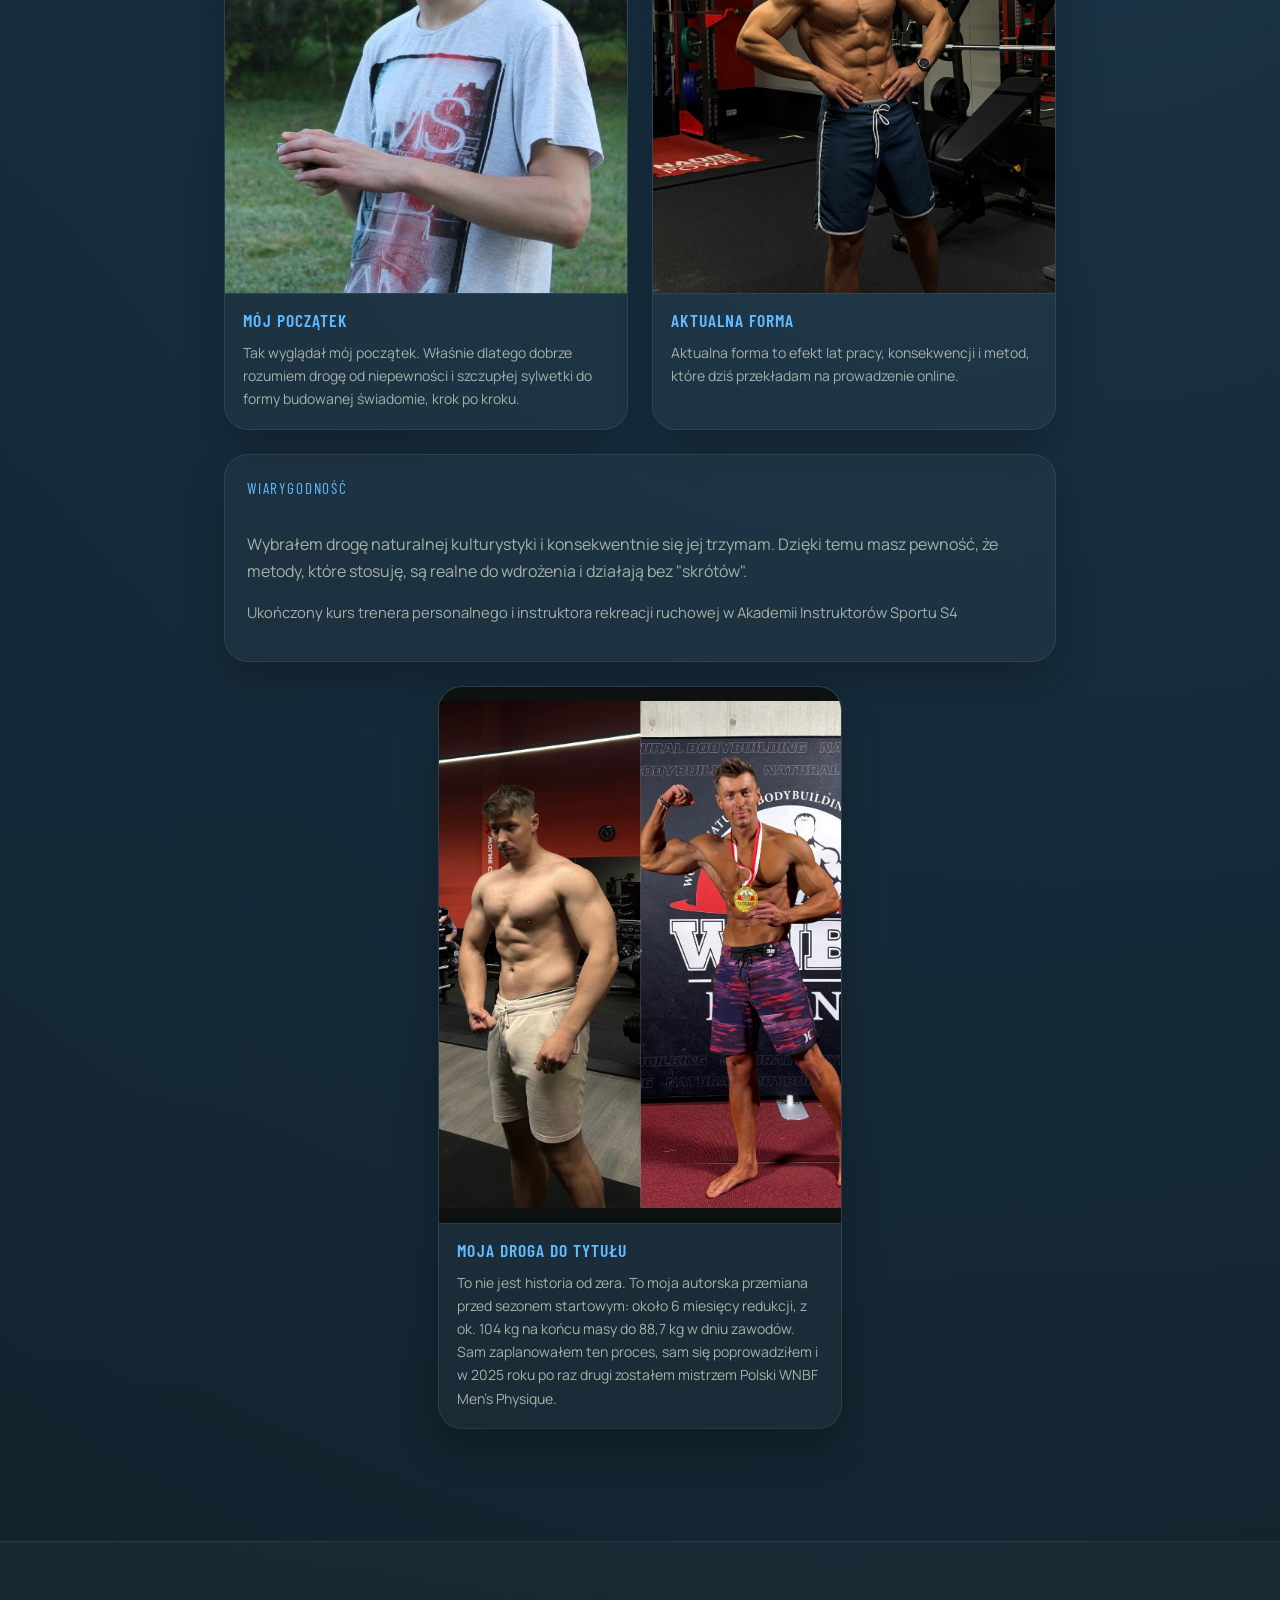
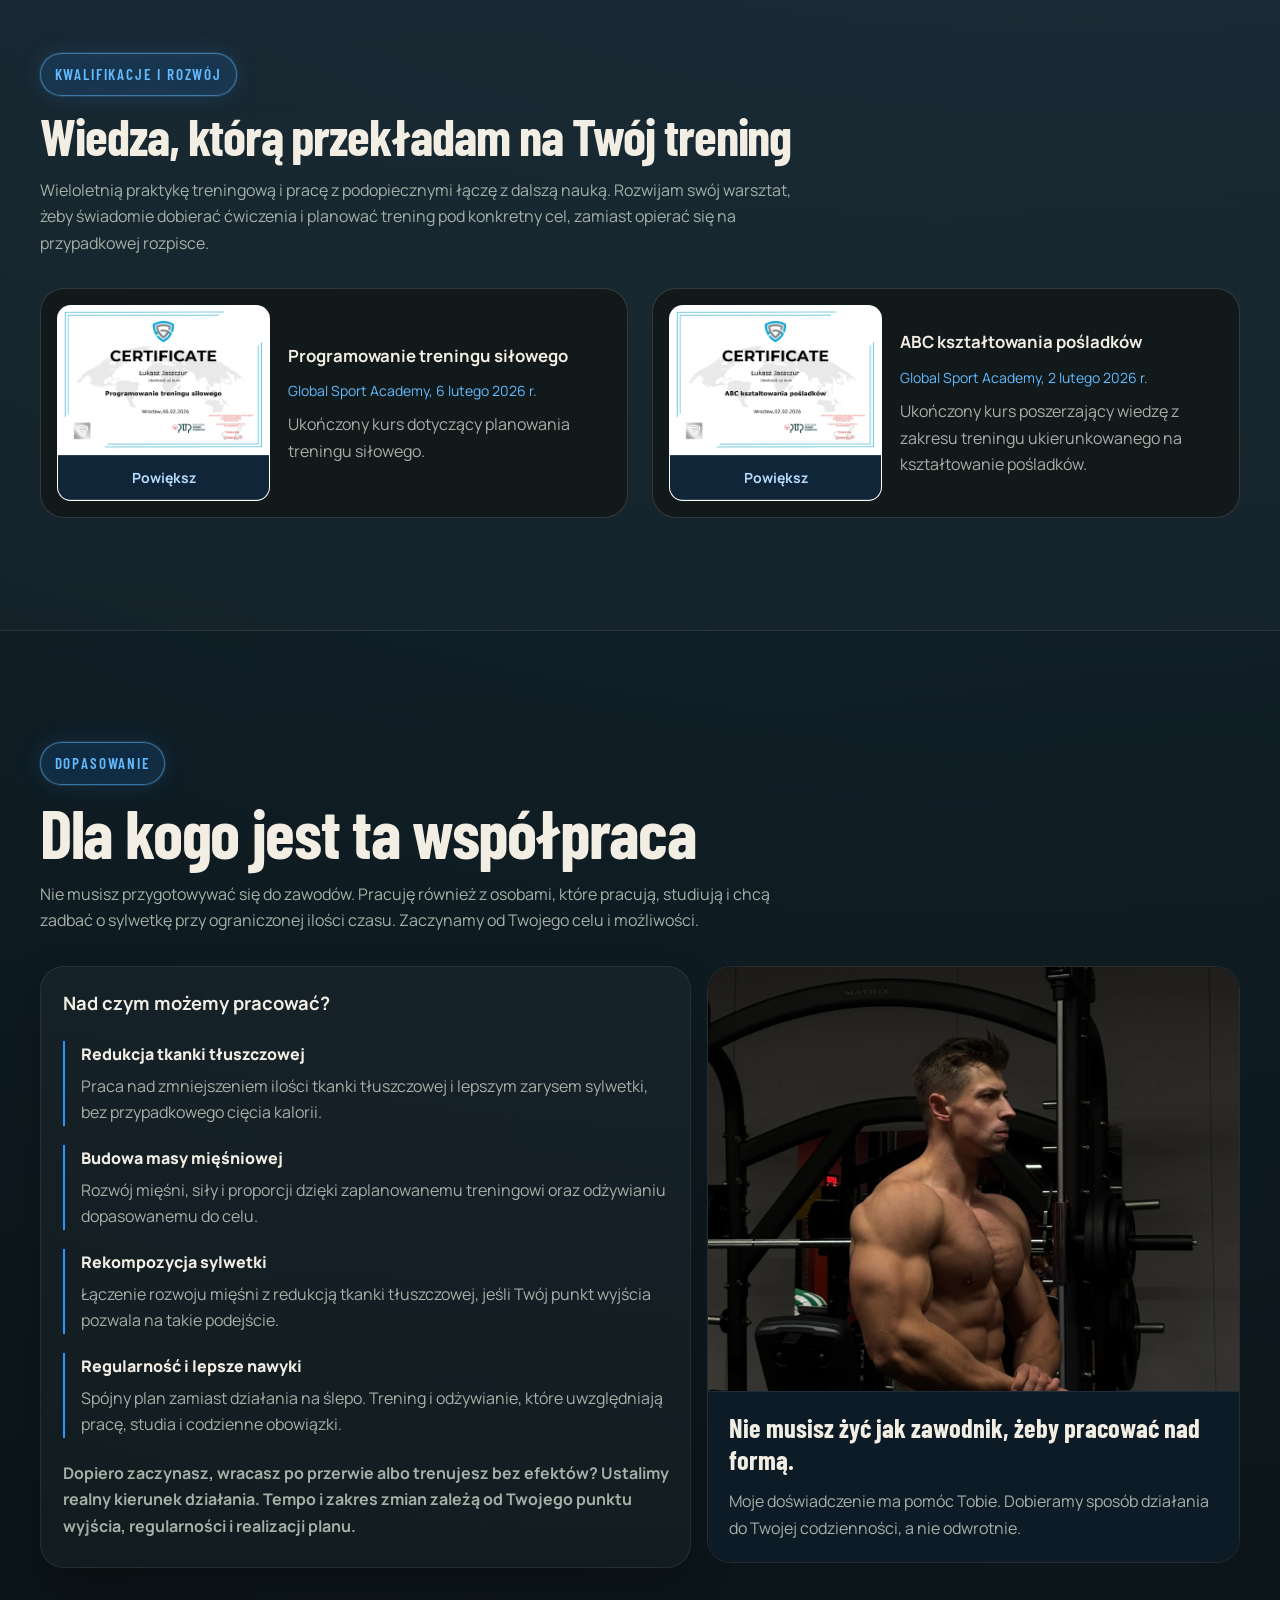
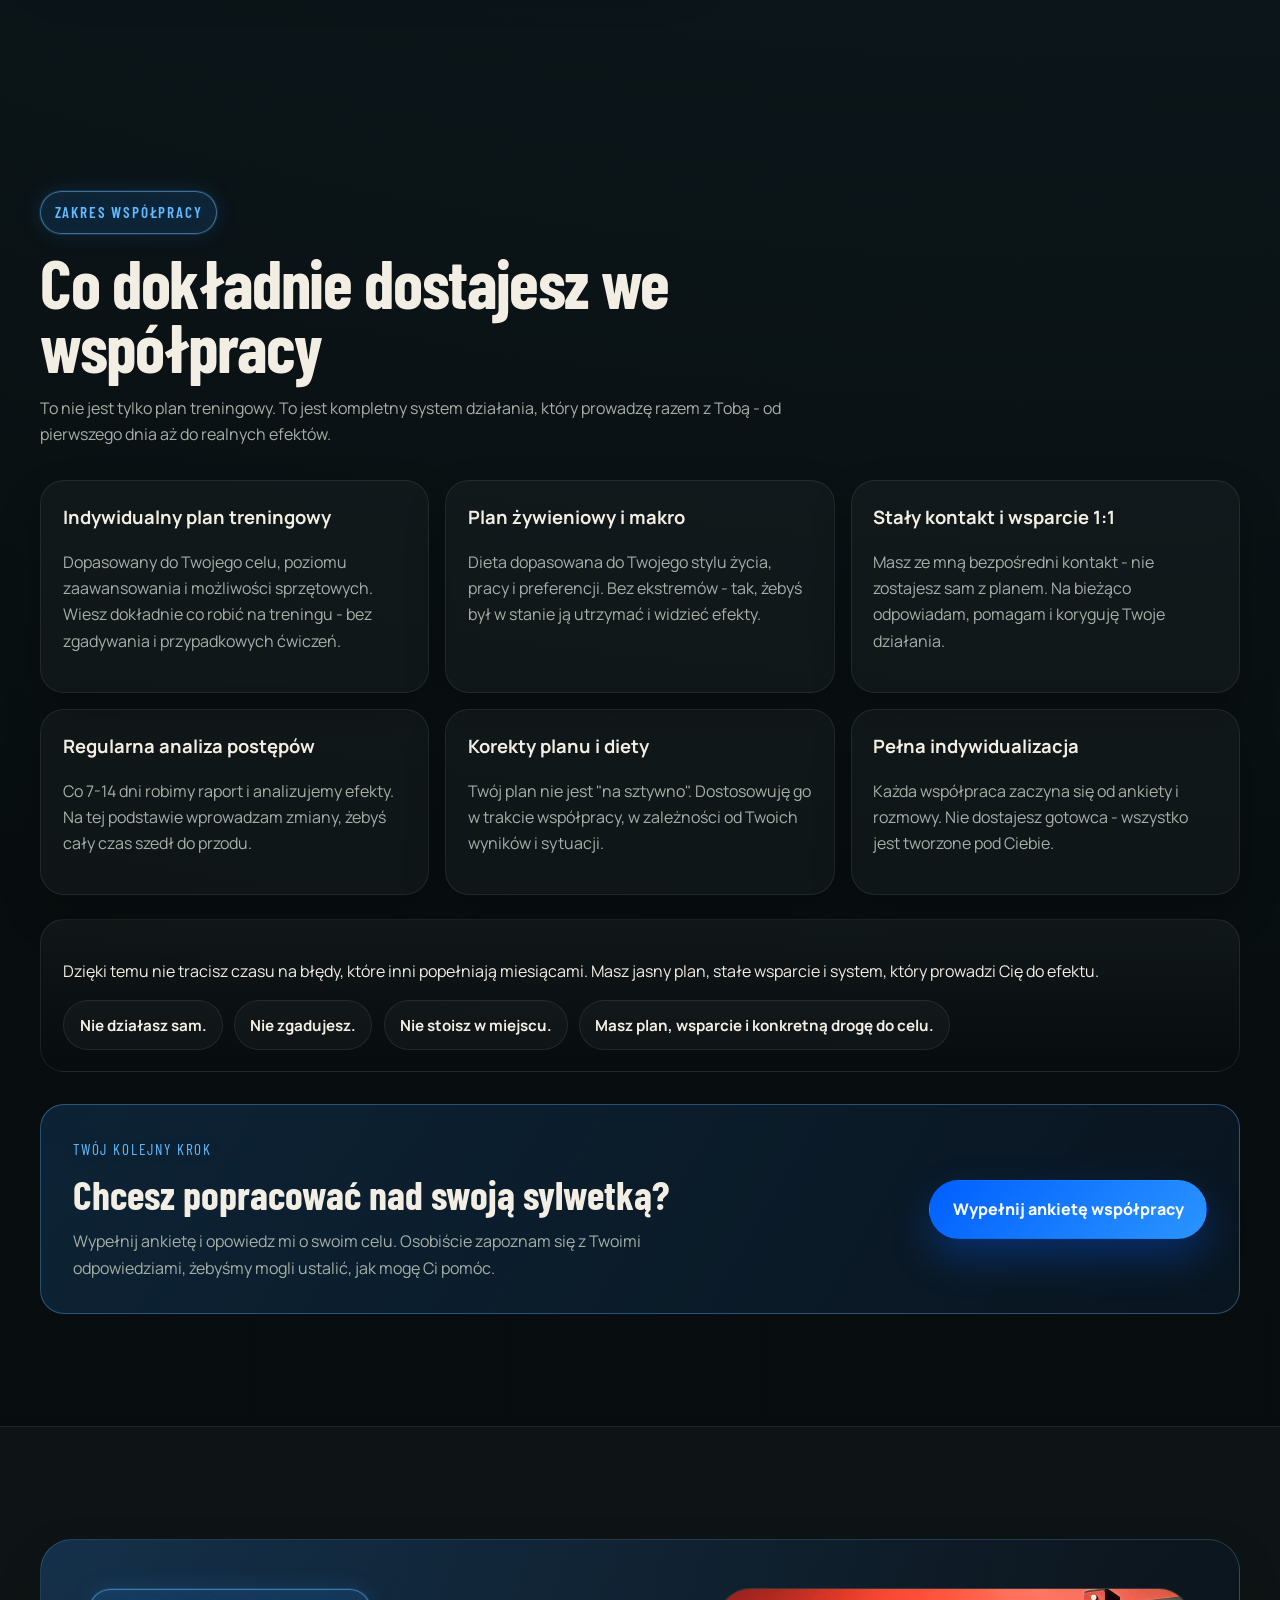
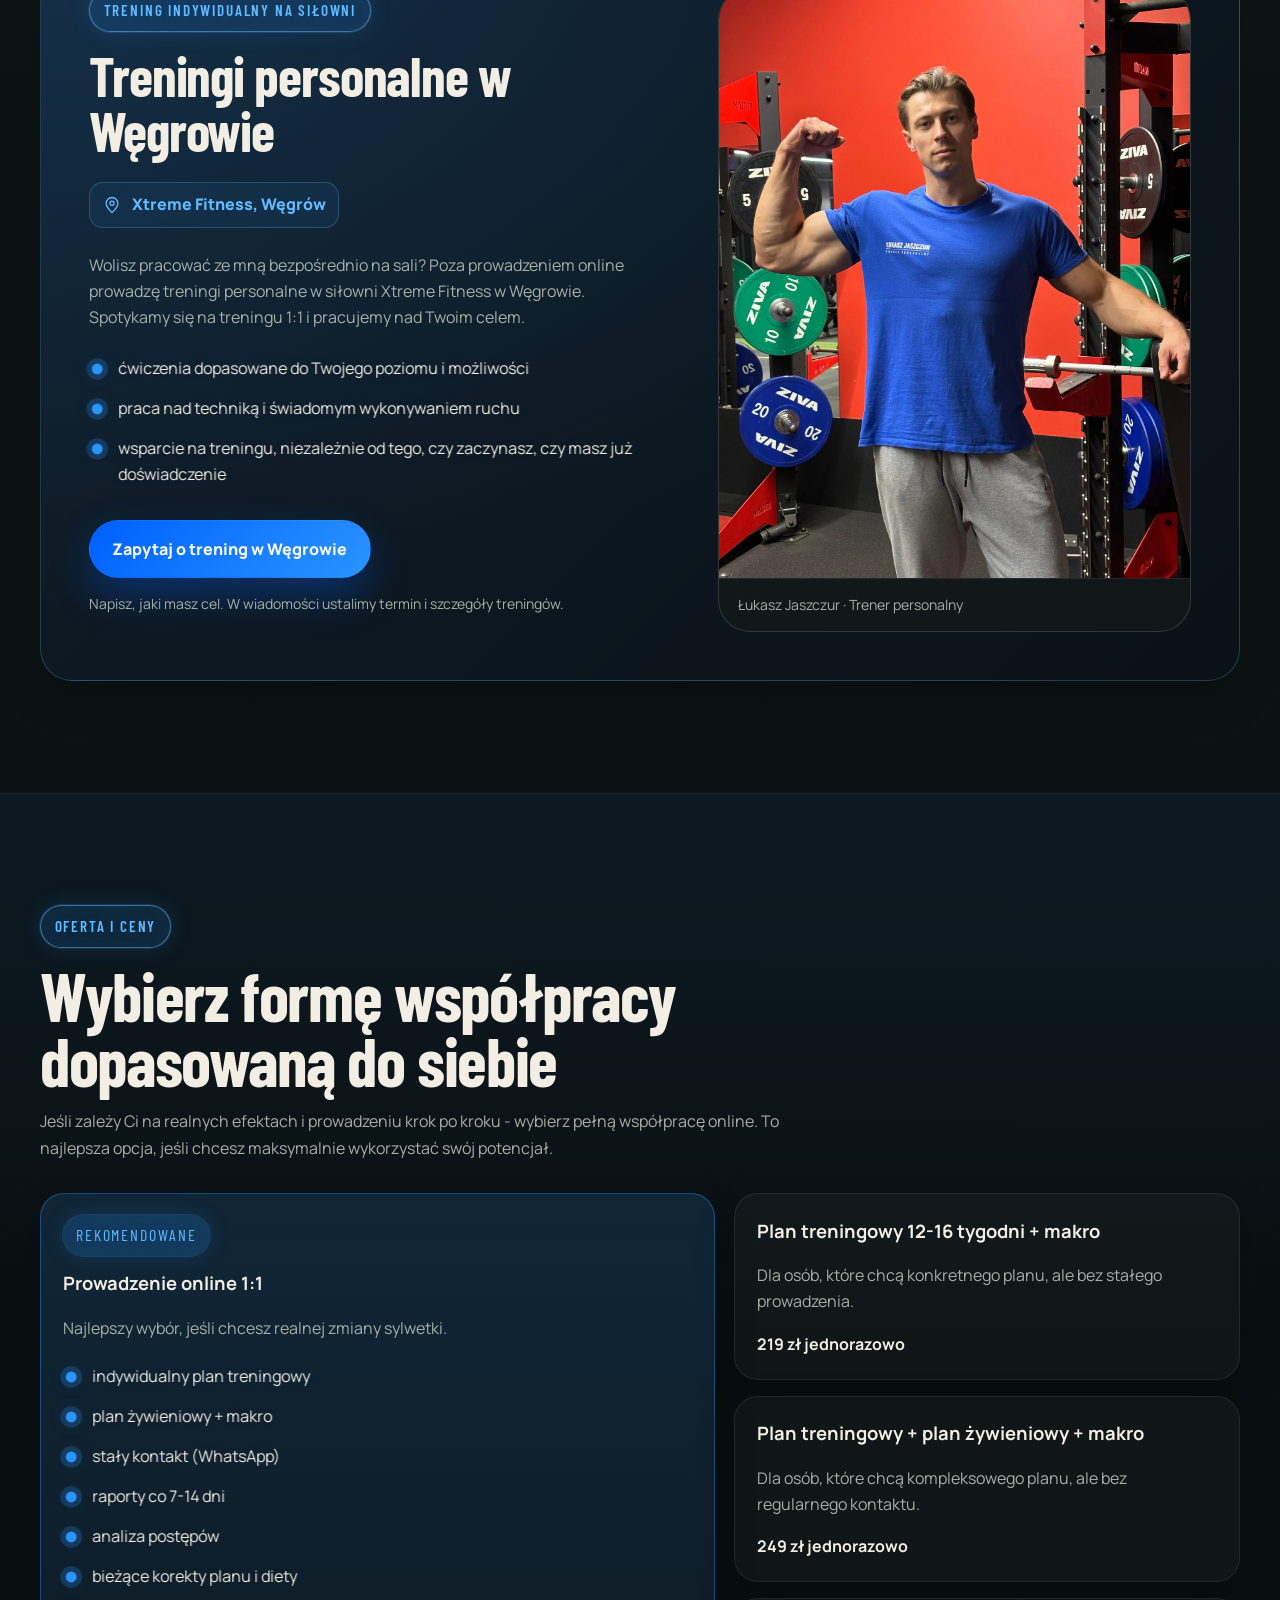
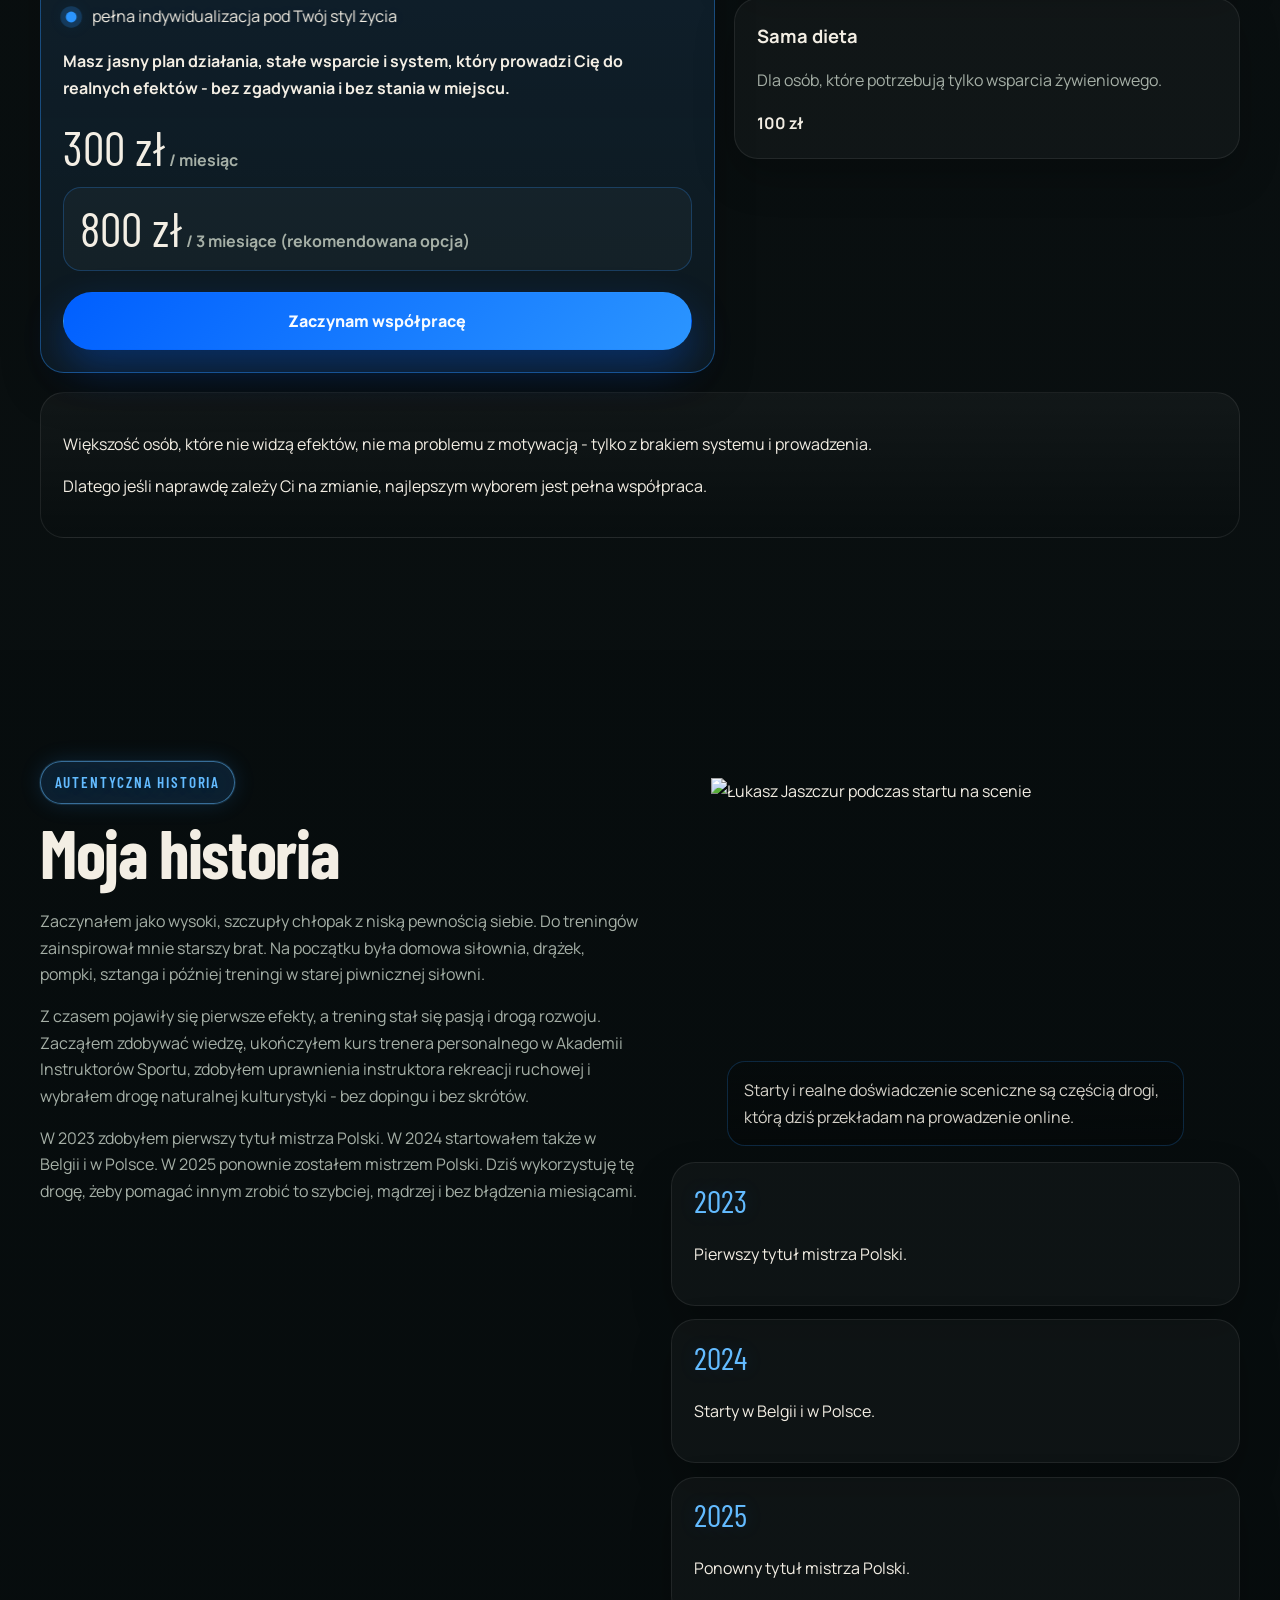
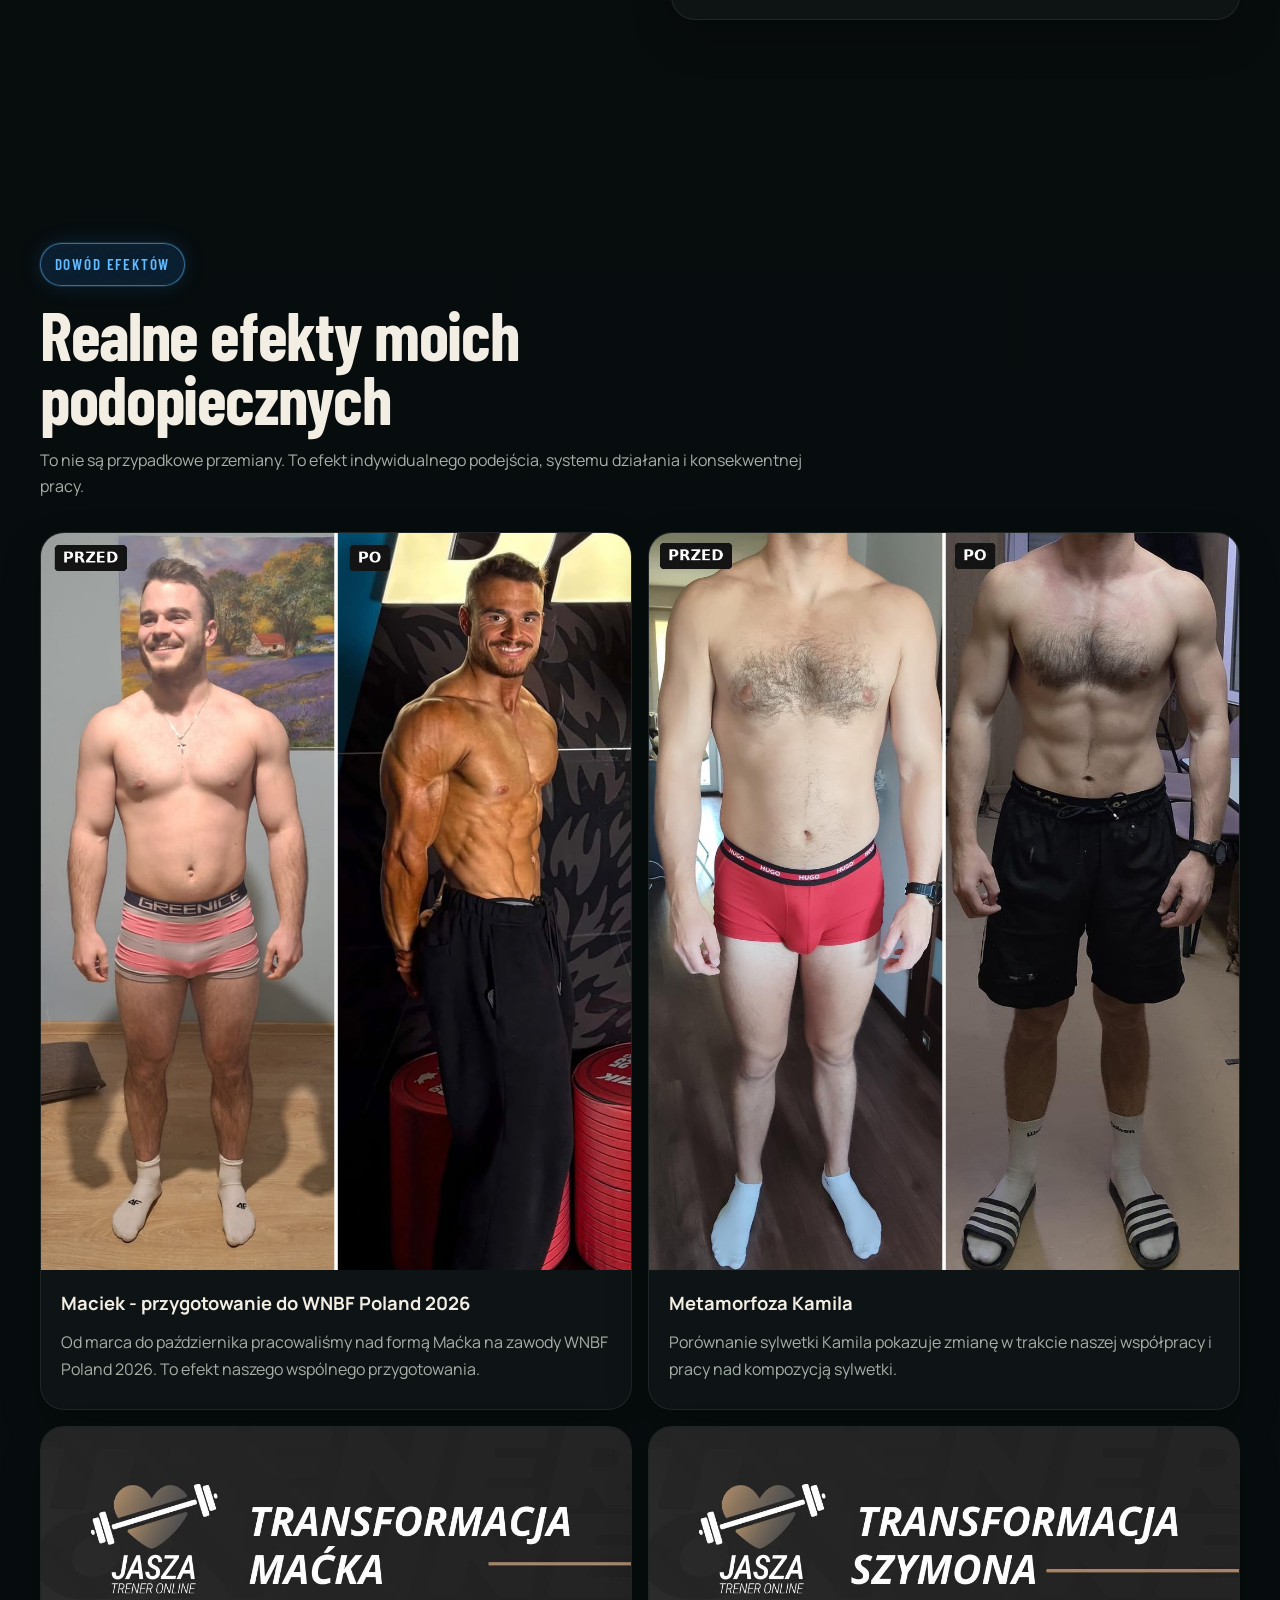
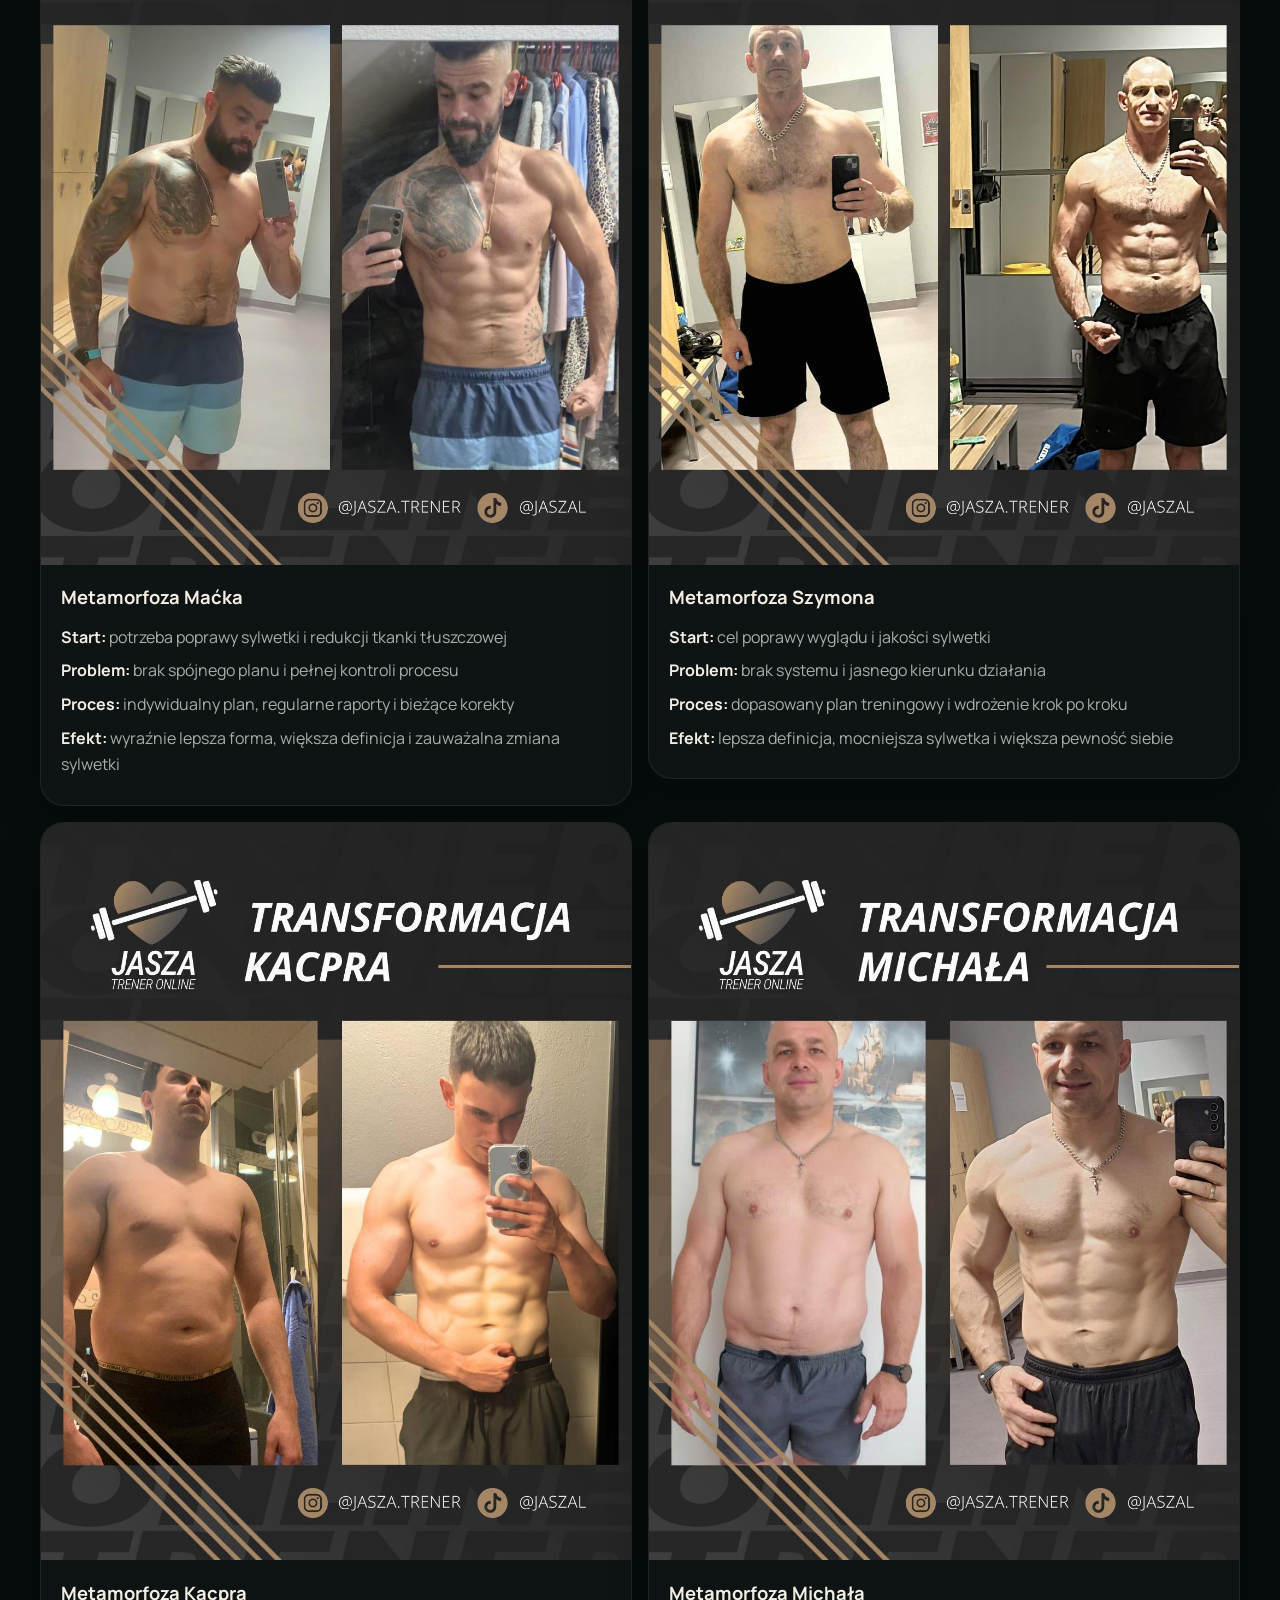
==== commit fdb0d3c3: "Update index.html xtreme fitness - zmiana nazwy" ====
--- a/index.html
+++ b/index.html
@@ -674,12 +674,12 @@
               <h2>Treningi personalne w Węgrowie</h2>
               <p class="in-person__location">
                 <svg viewBox="0 0 24 24" width="24" height="24" fill="none" stroke="currentColor" stroke-width="1.6" aria-hidden="true"><path d="M19 10c0 5-7 11-7 11S5 15 5 10a7 7 0 1 1 14 0Z" /><circle cx="12" cy="10" r="2.5" /></svg>
-                Extreme Fitness, Węgrów
+                Xtreme Fitness, Węgrów
               </p>
             </div>
             <p>
               Wolisz pracować ze mną bezpośrednio na sali? Poza prowadzeniem
-              online prowadzę treningi personalne w siłowni Extreme Fitness
+              online prowadzę treningi personalne w siłowni Xtreme Fitness
               w Węgrowie. Spotykamy się na treningu 1:1 i pracujemy nad Twoim celem.
             </p>
             <ul class="check-list">
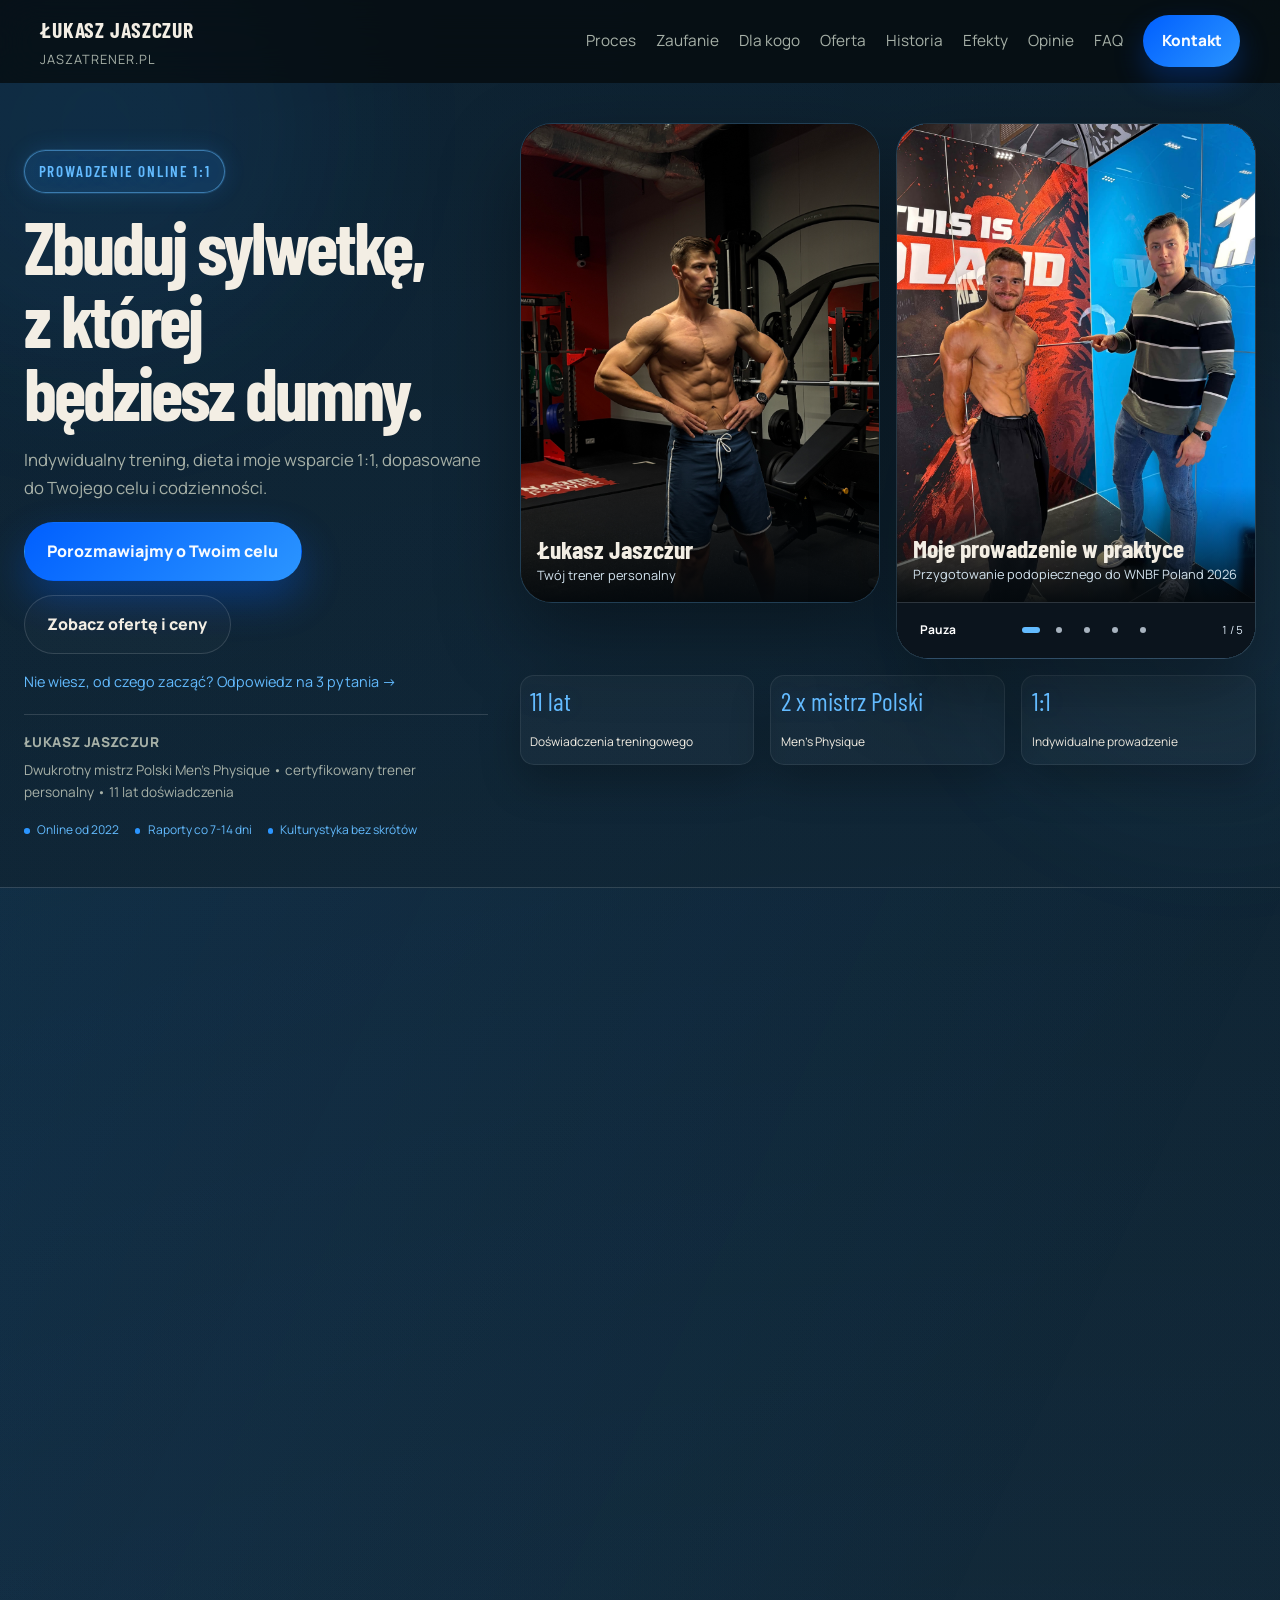
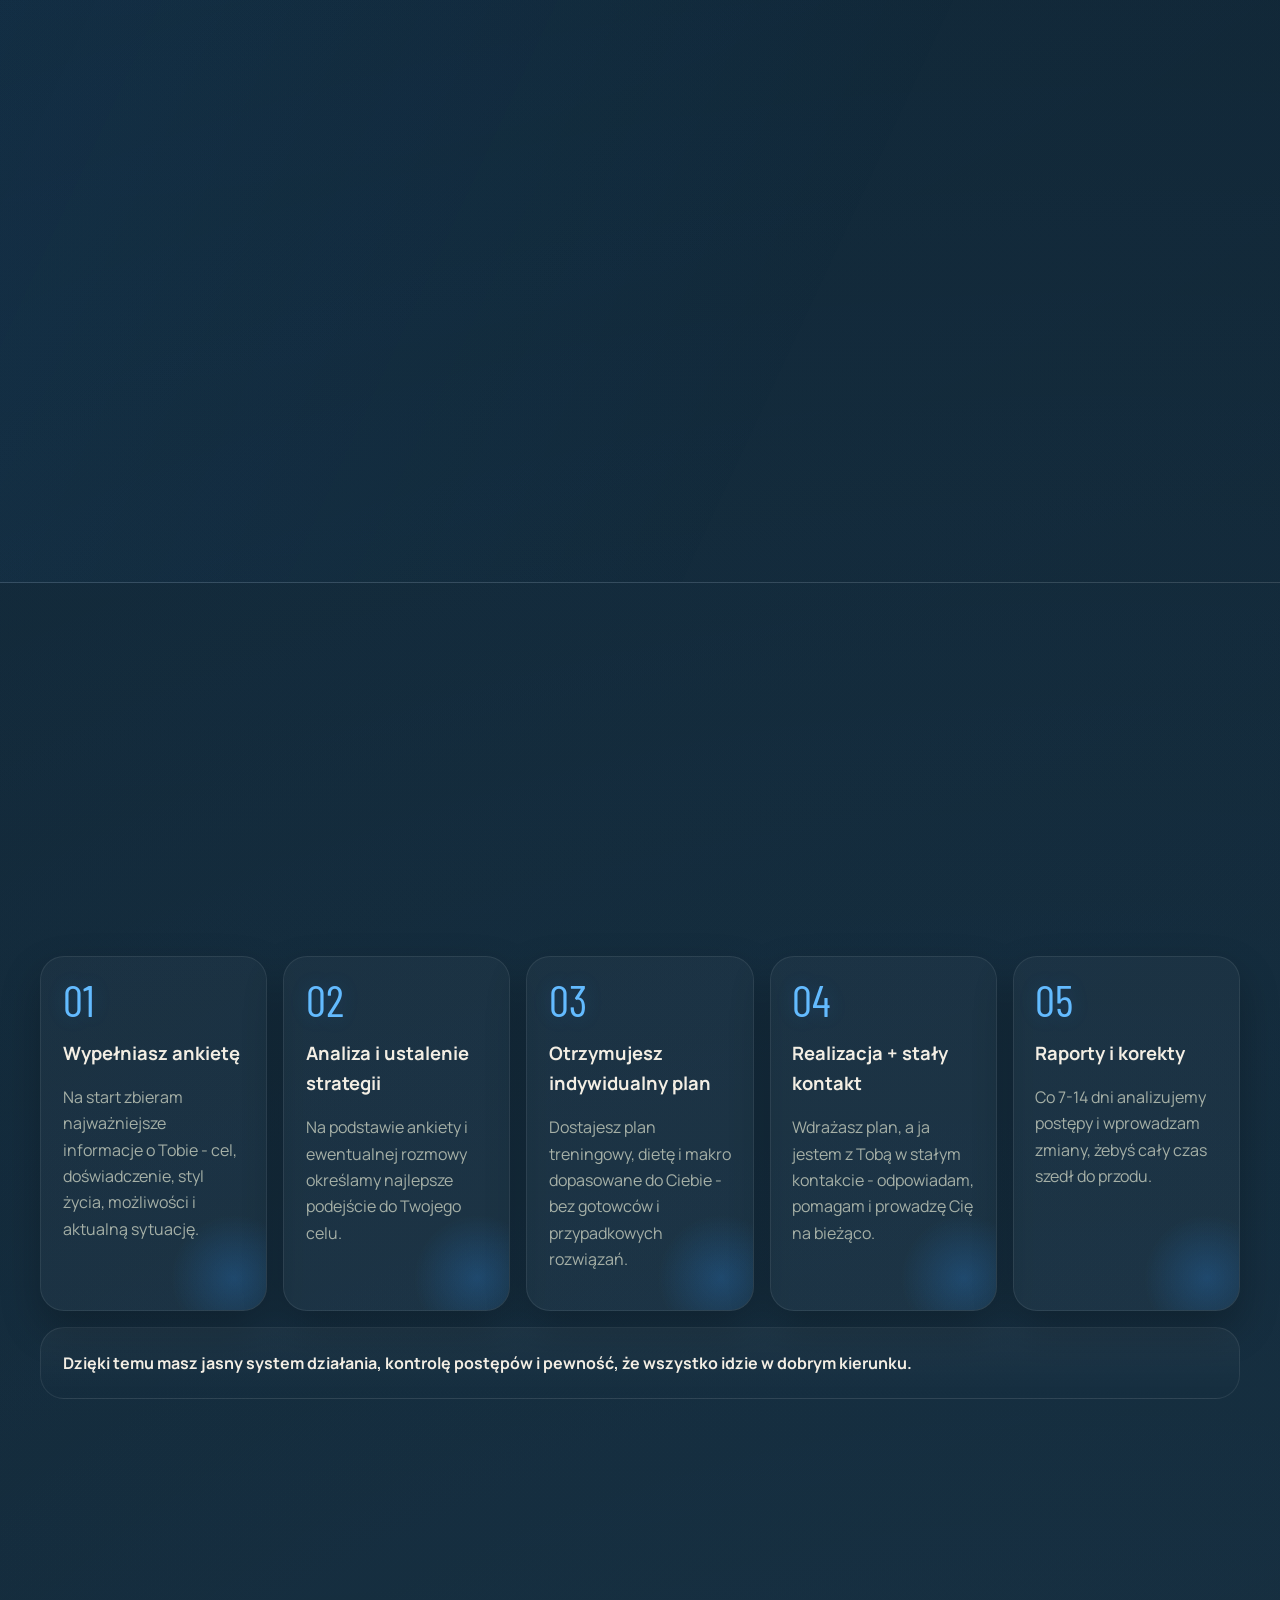
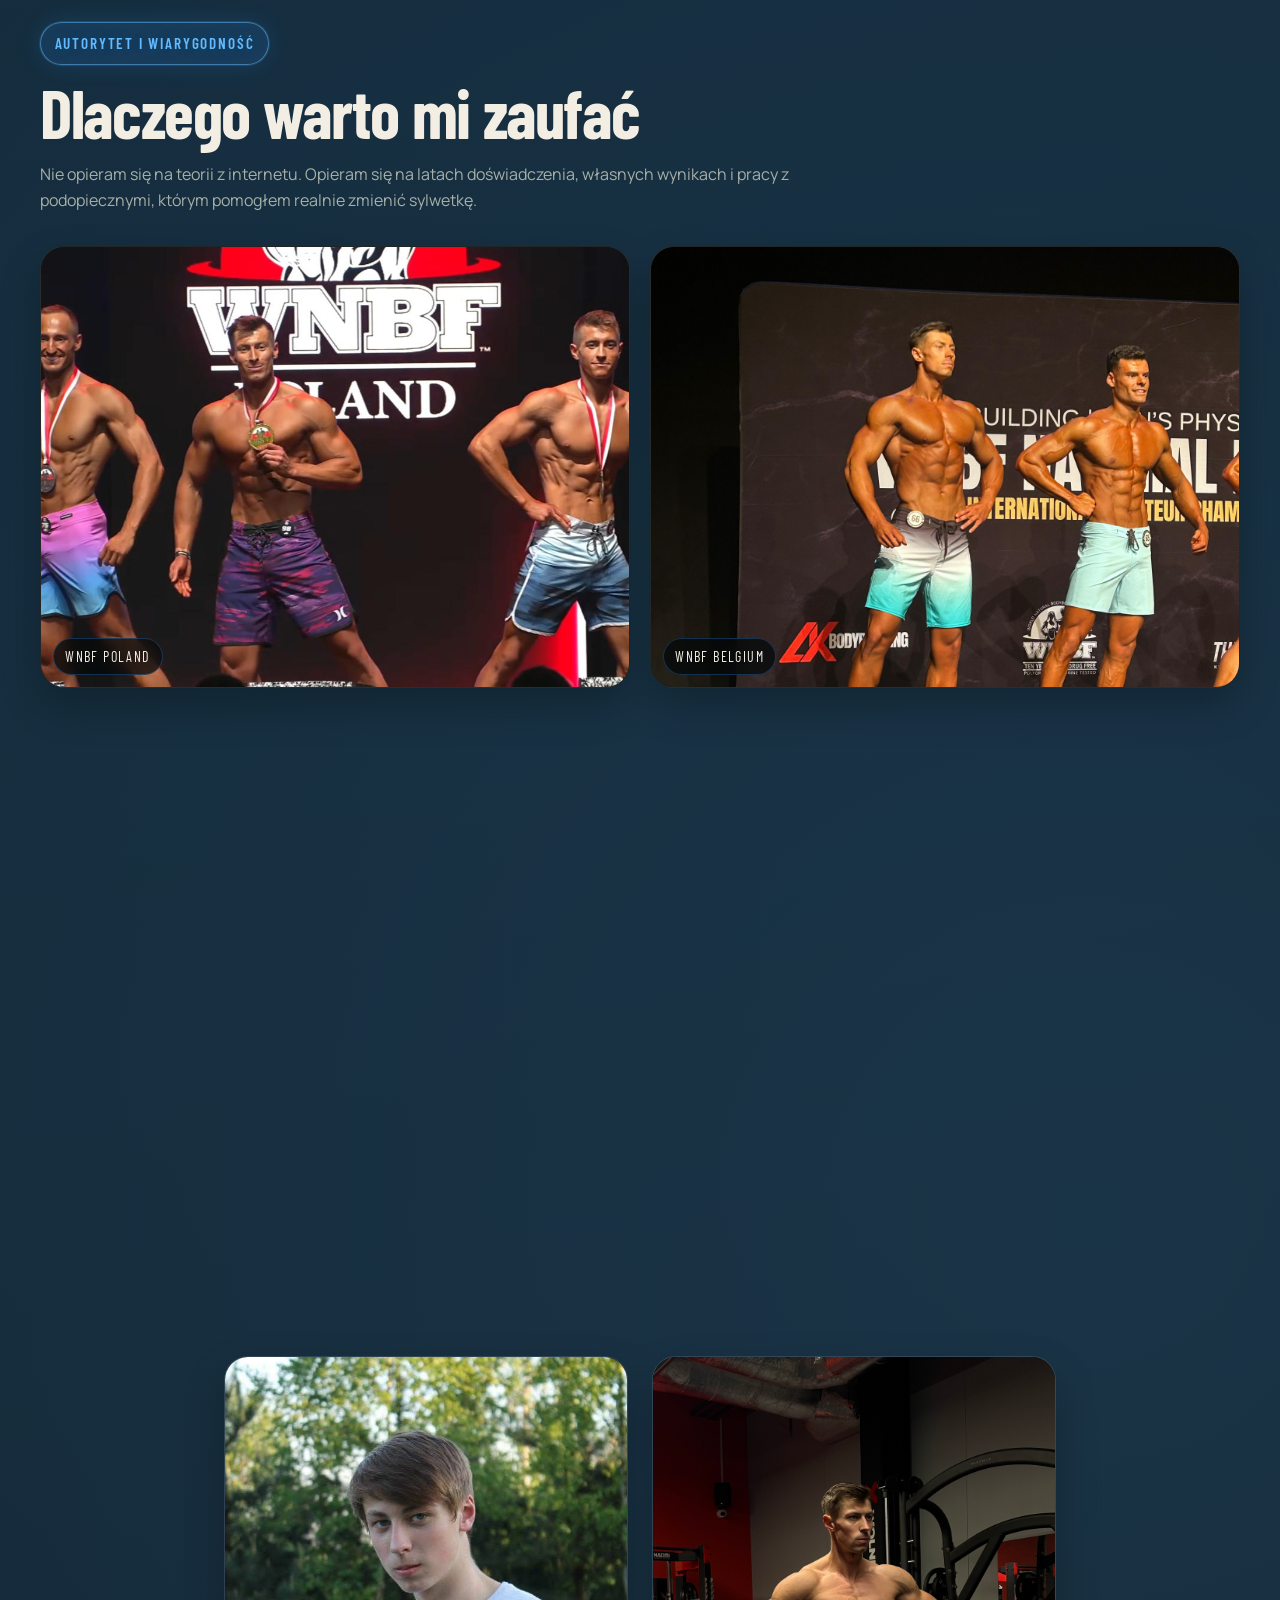
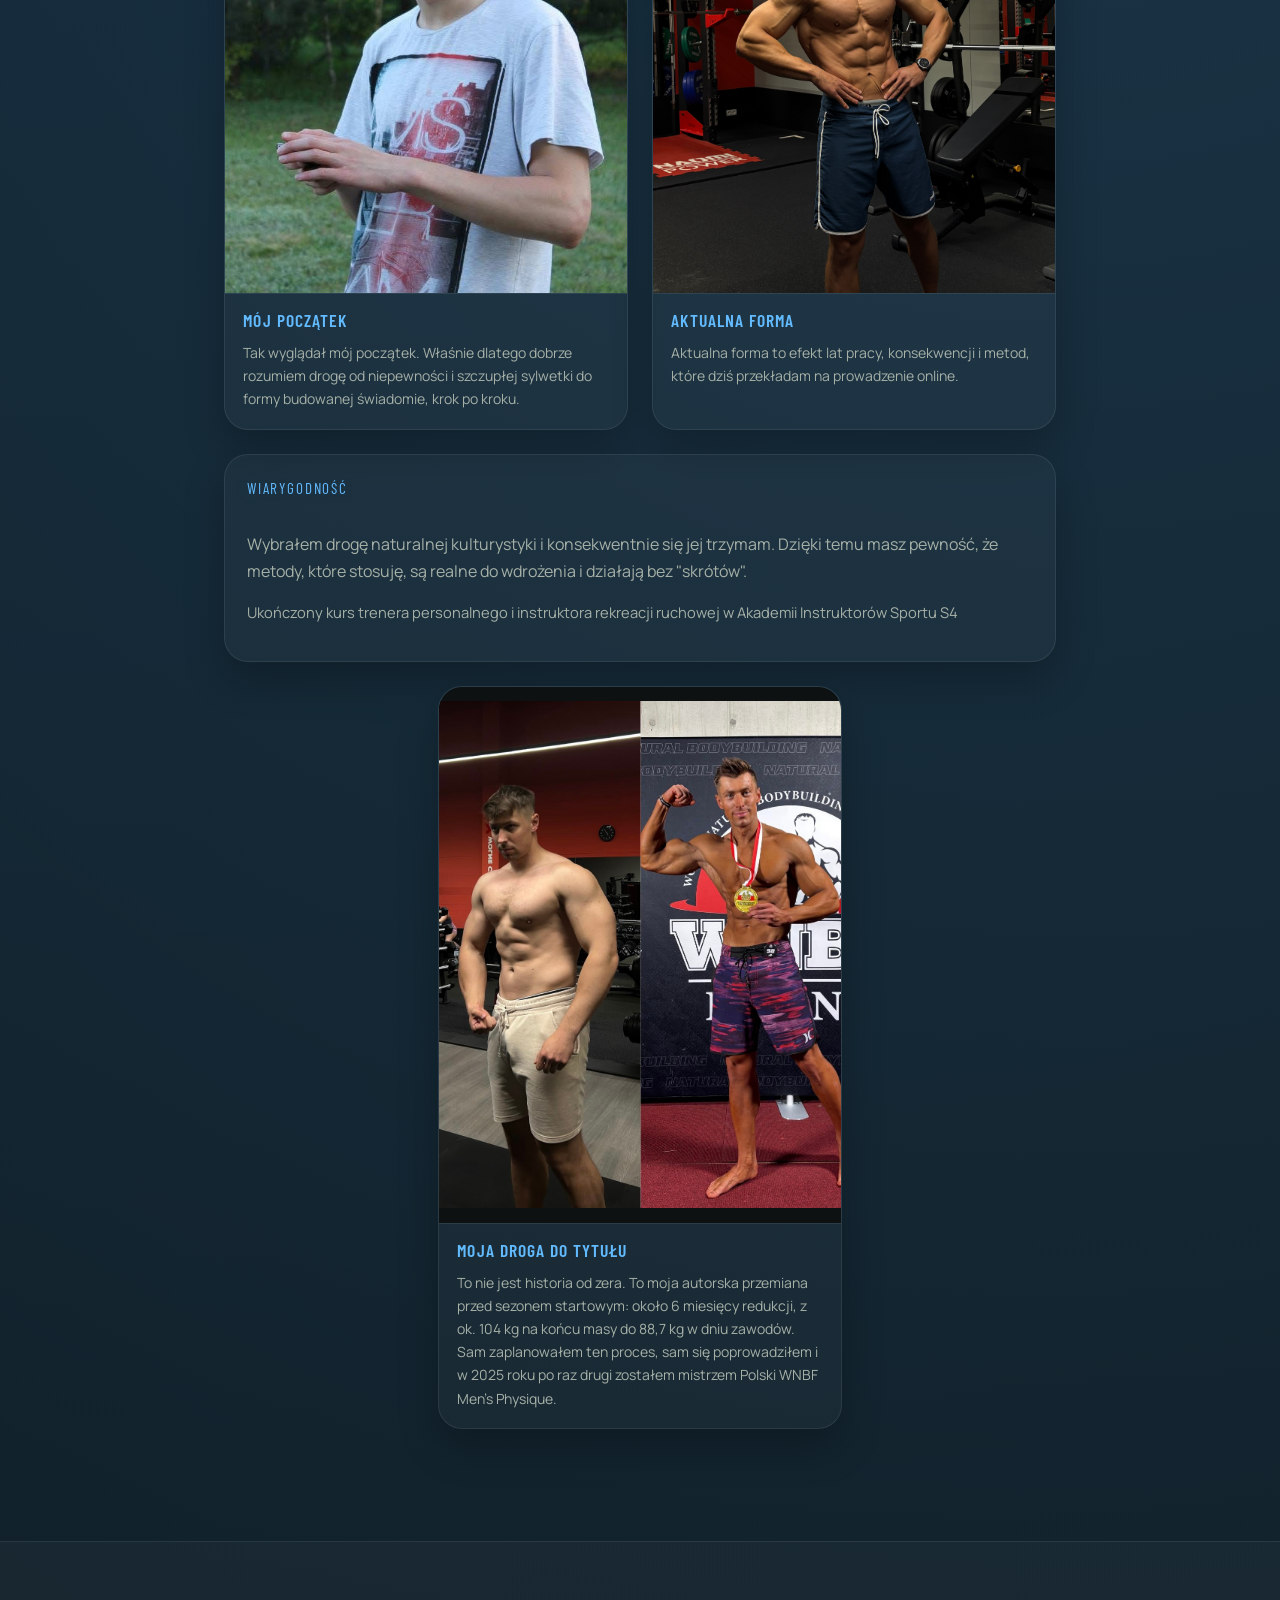
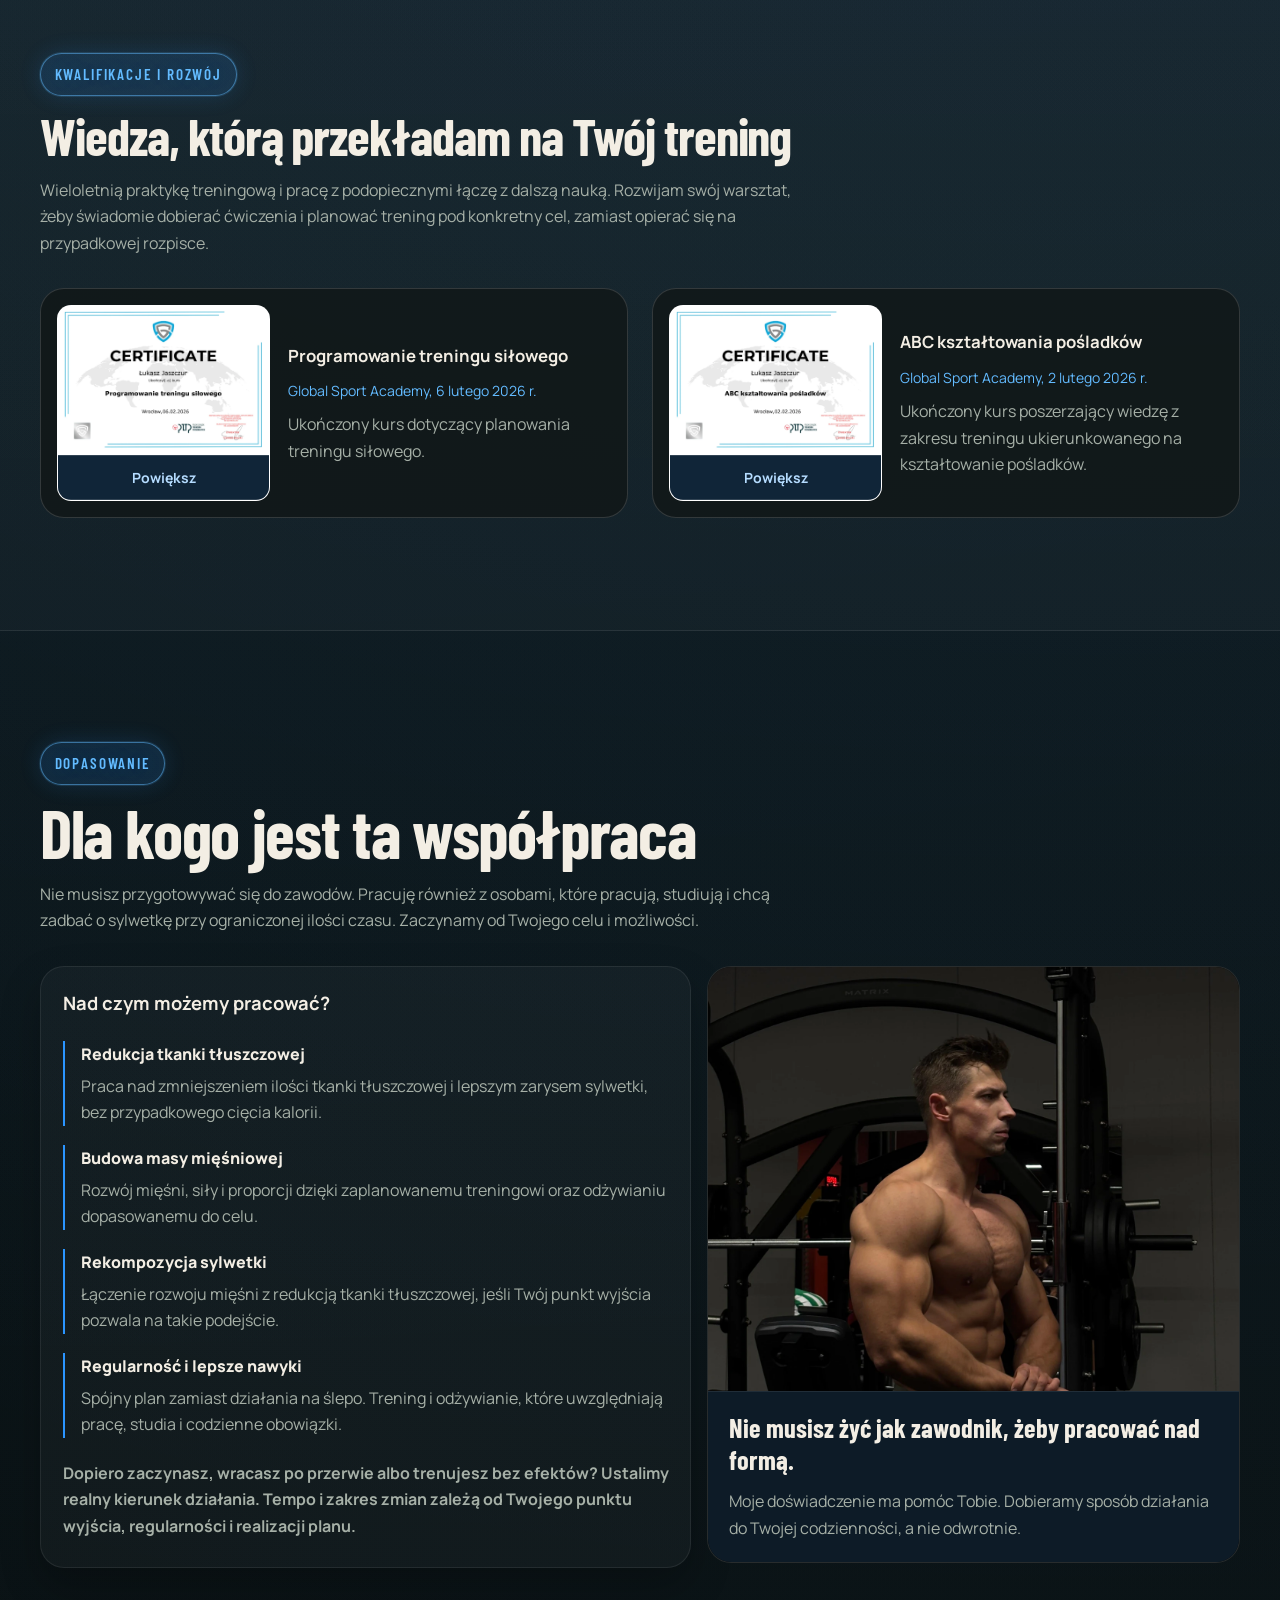
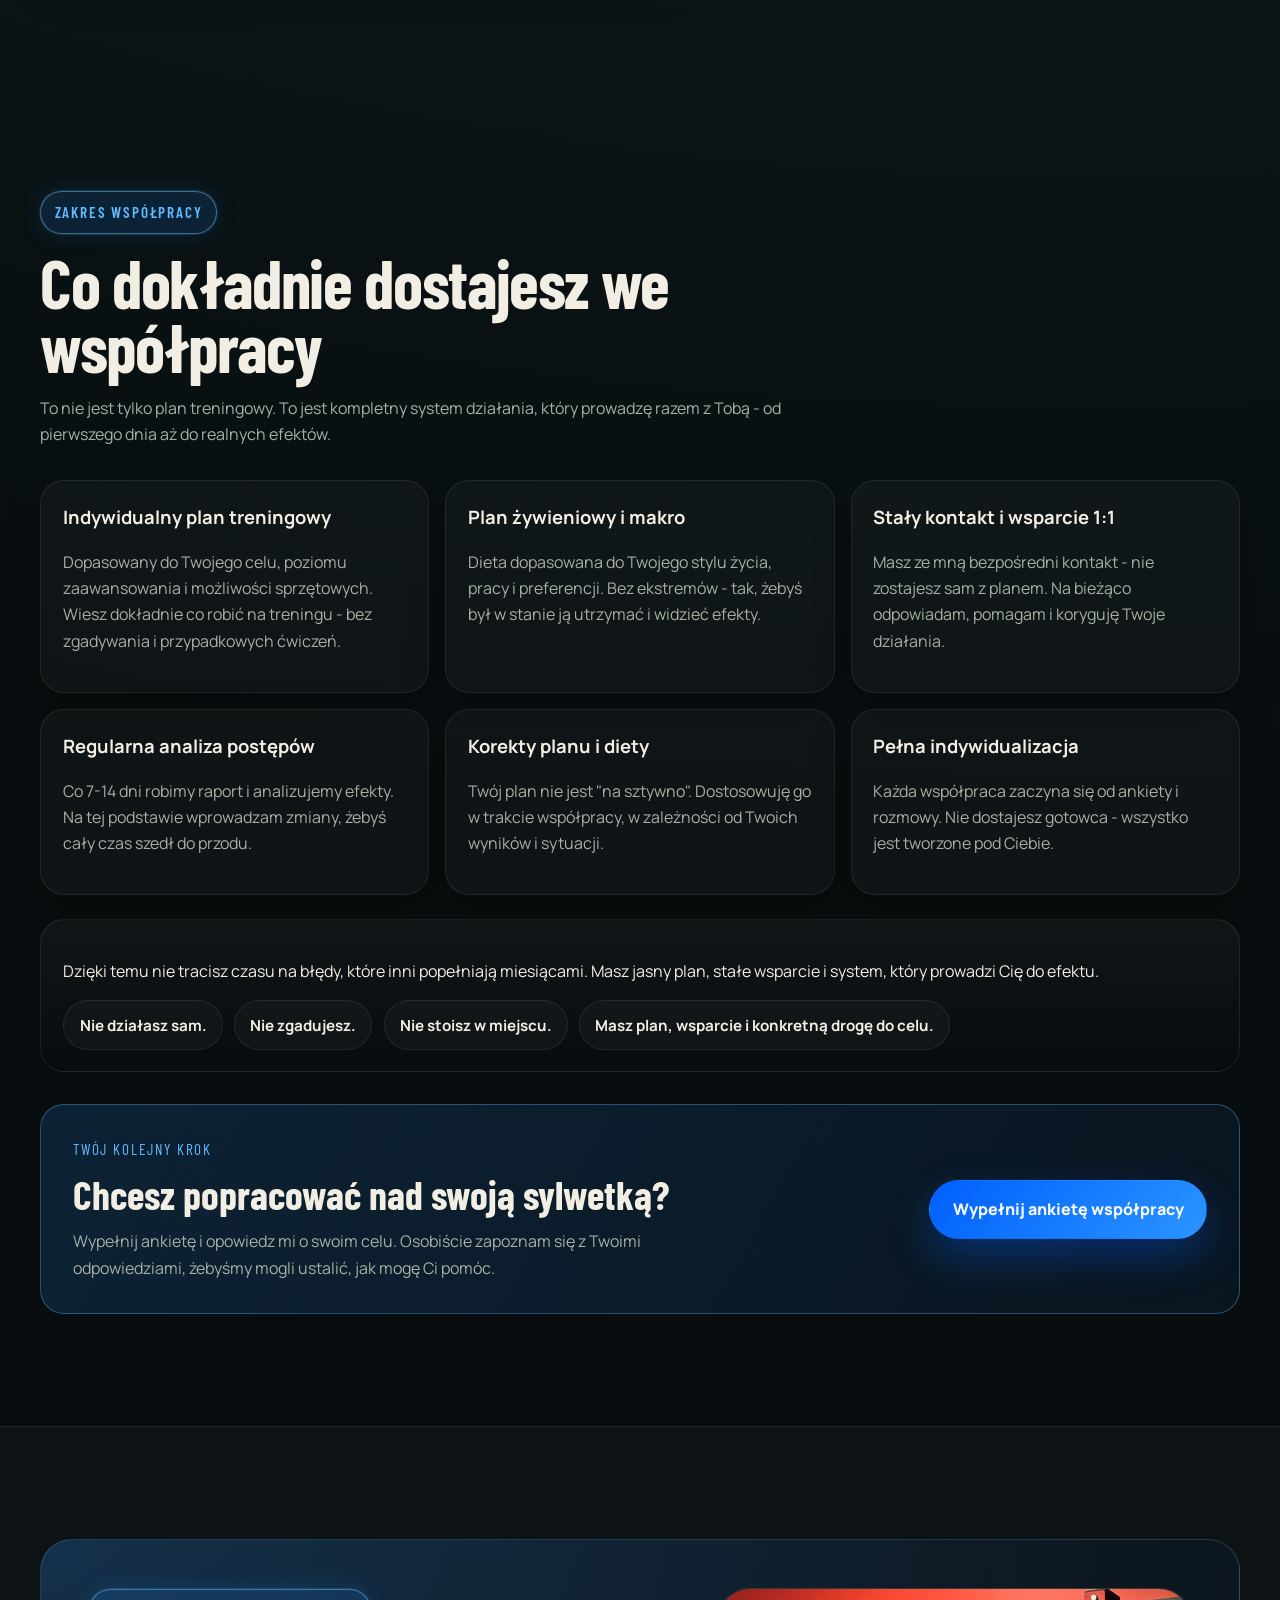
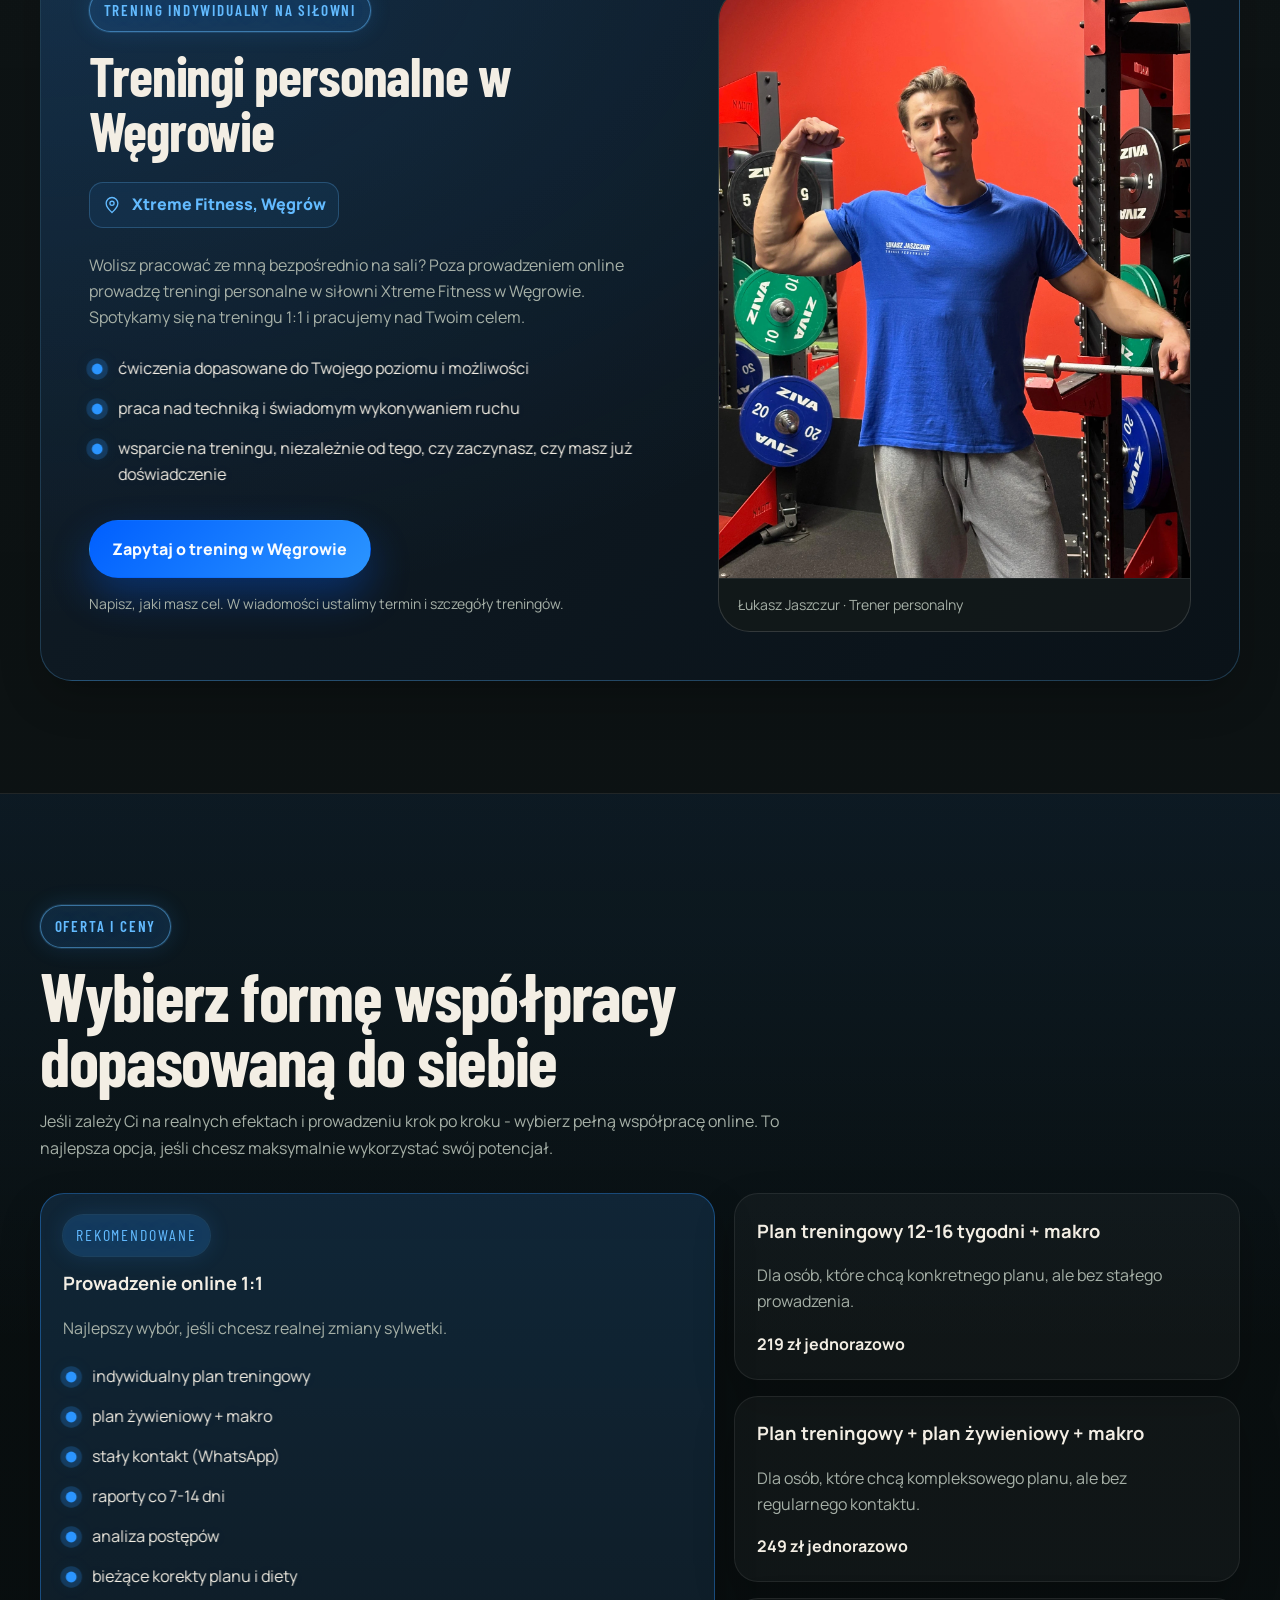
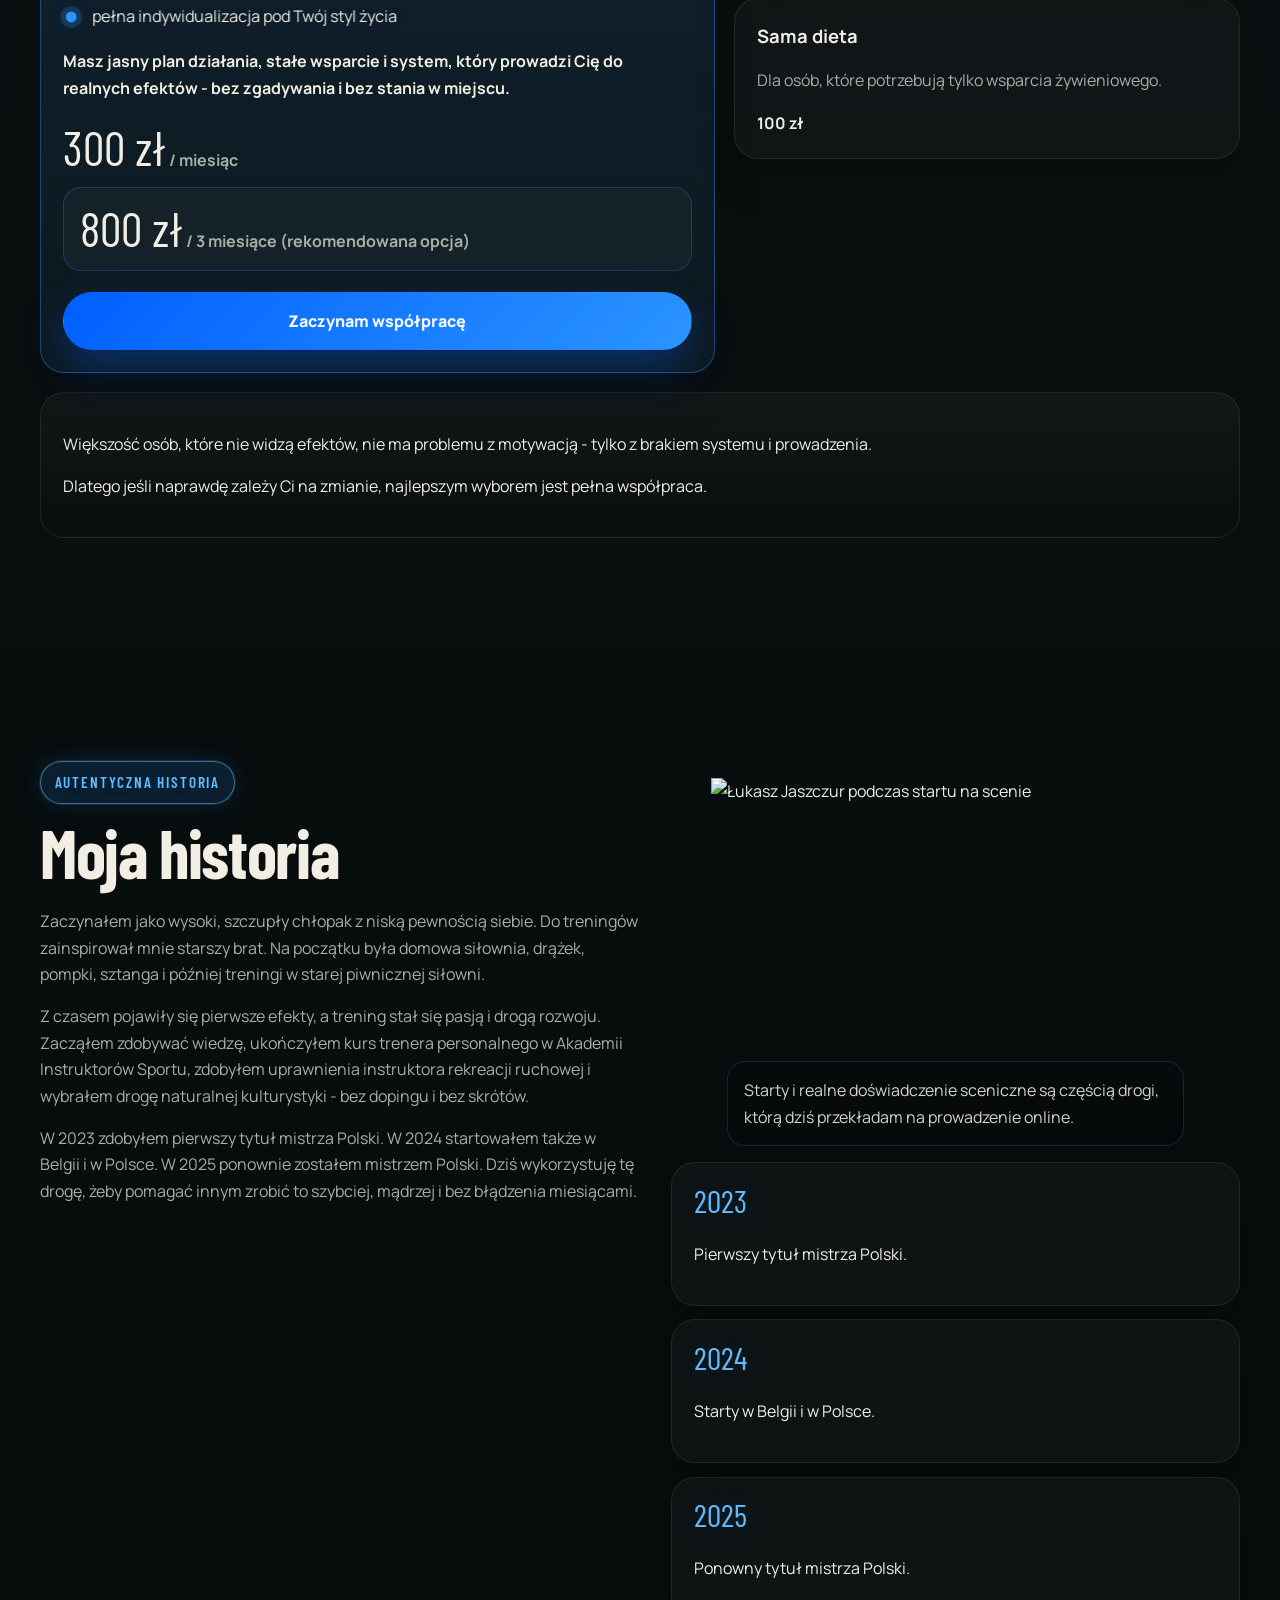
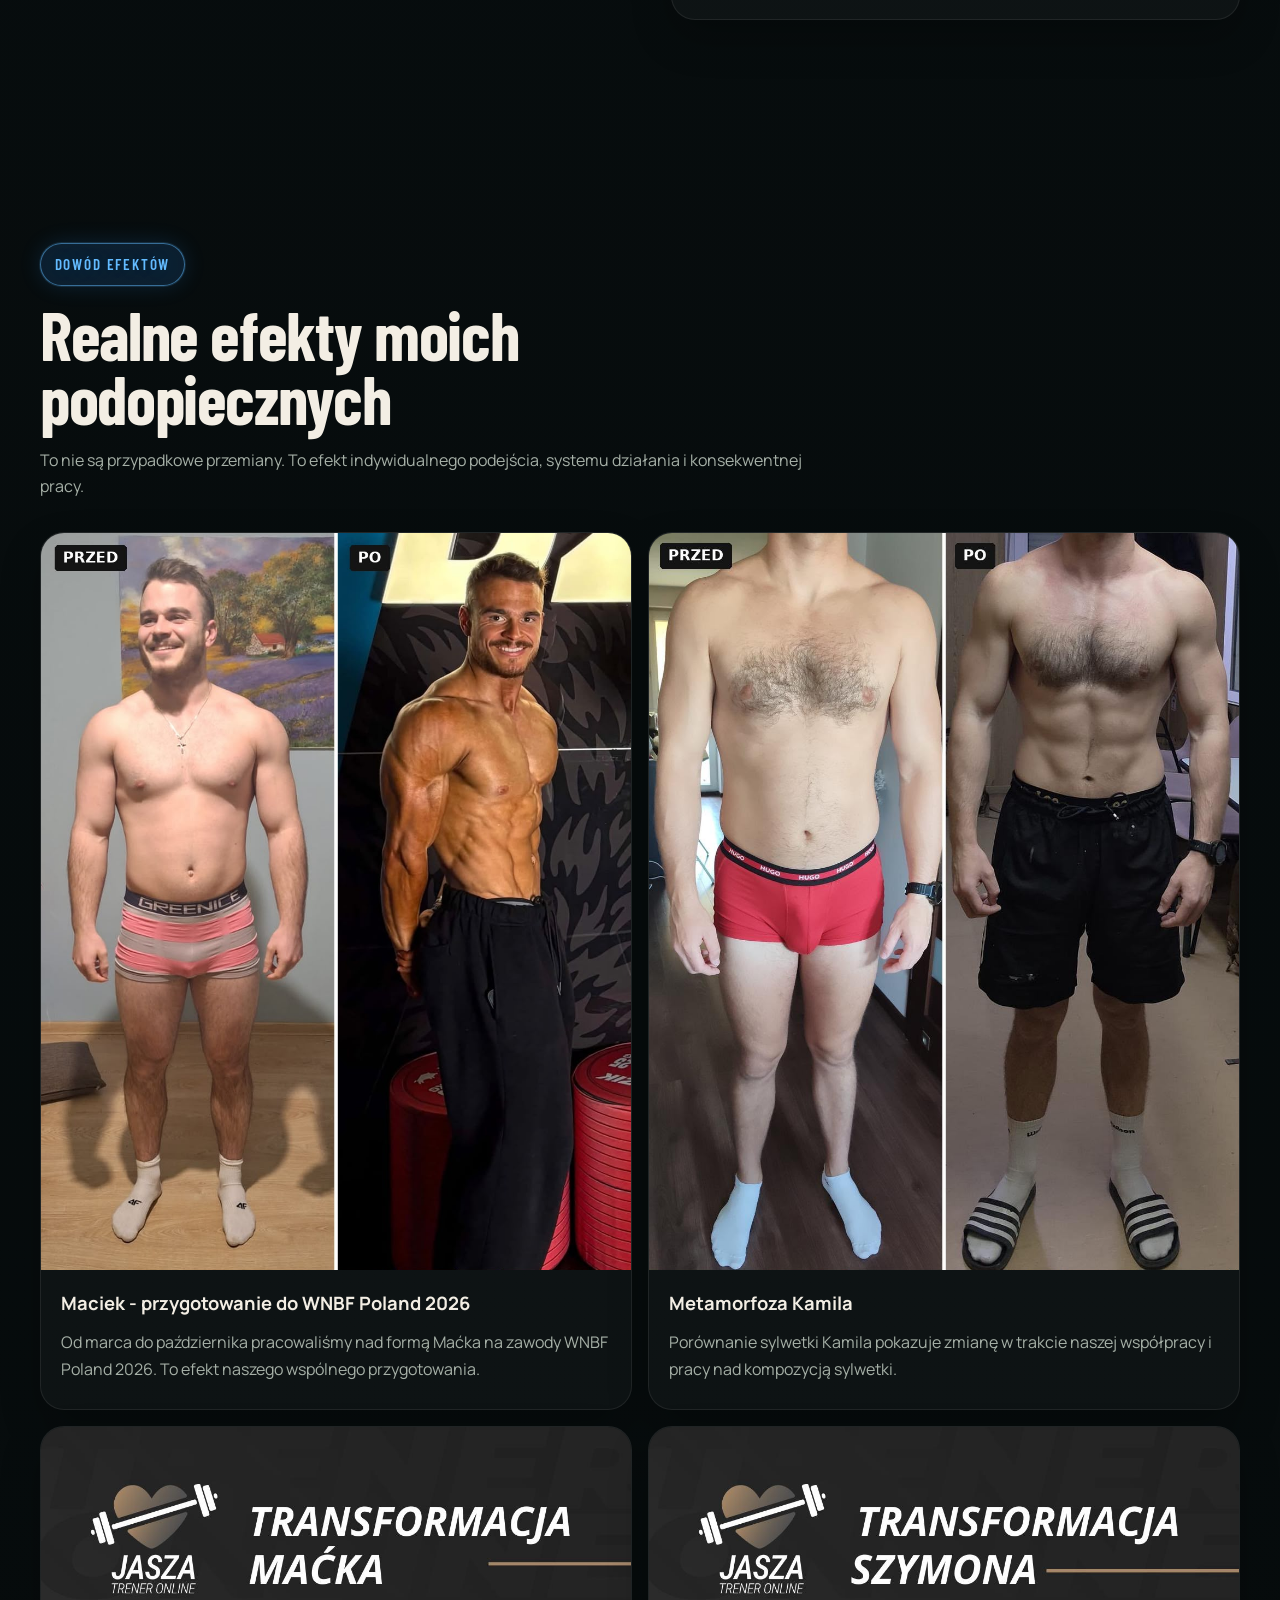
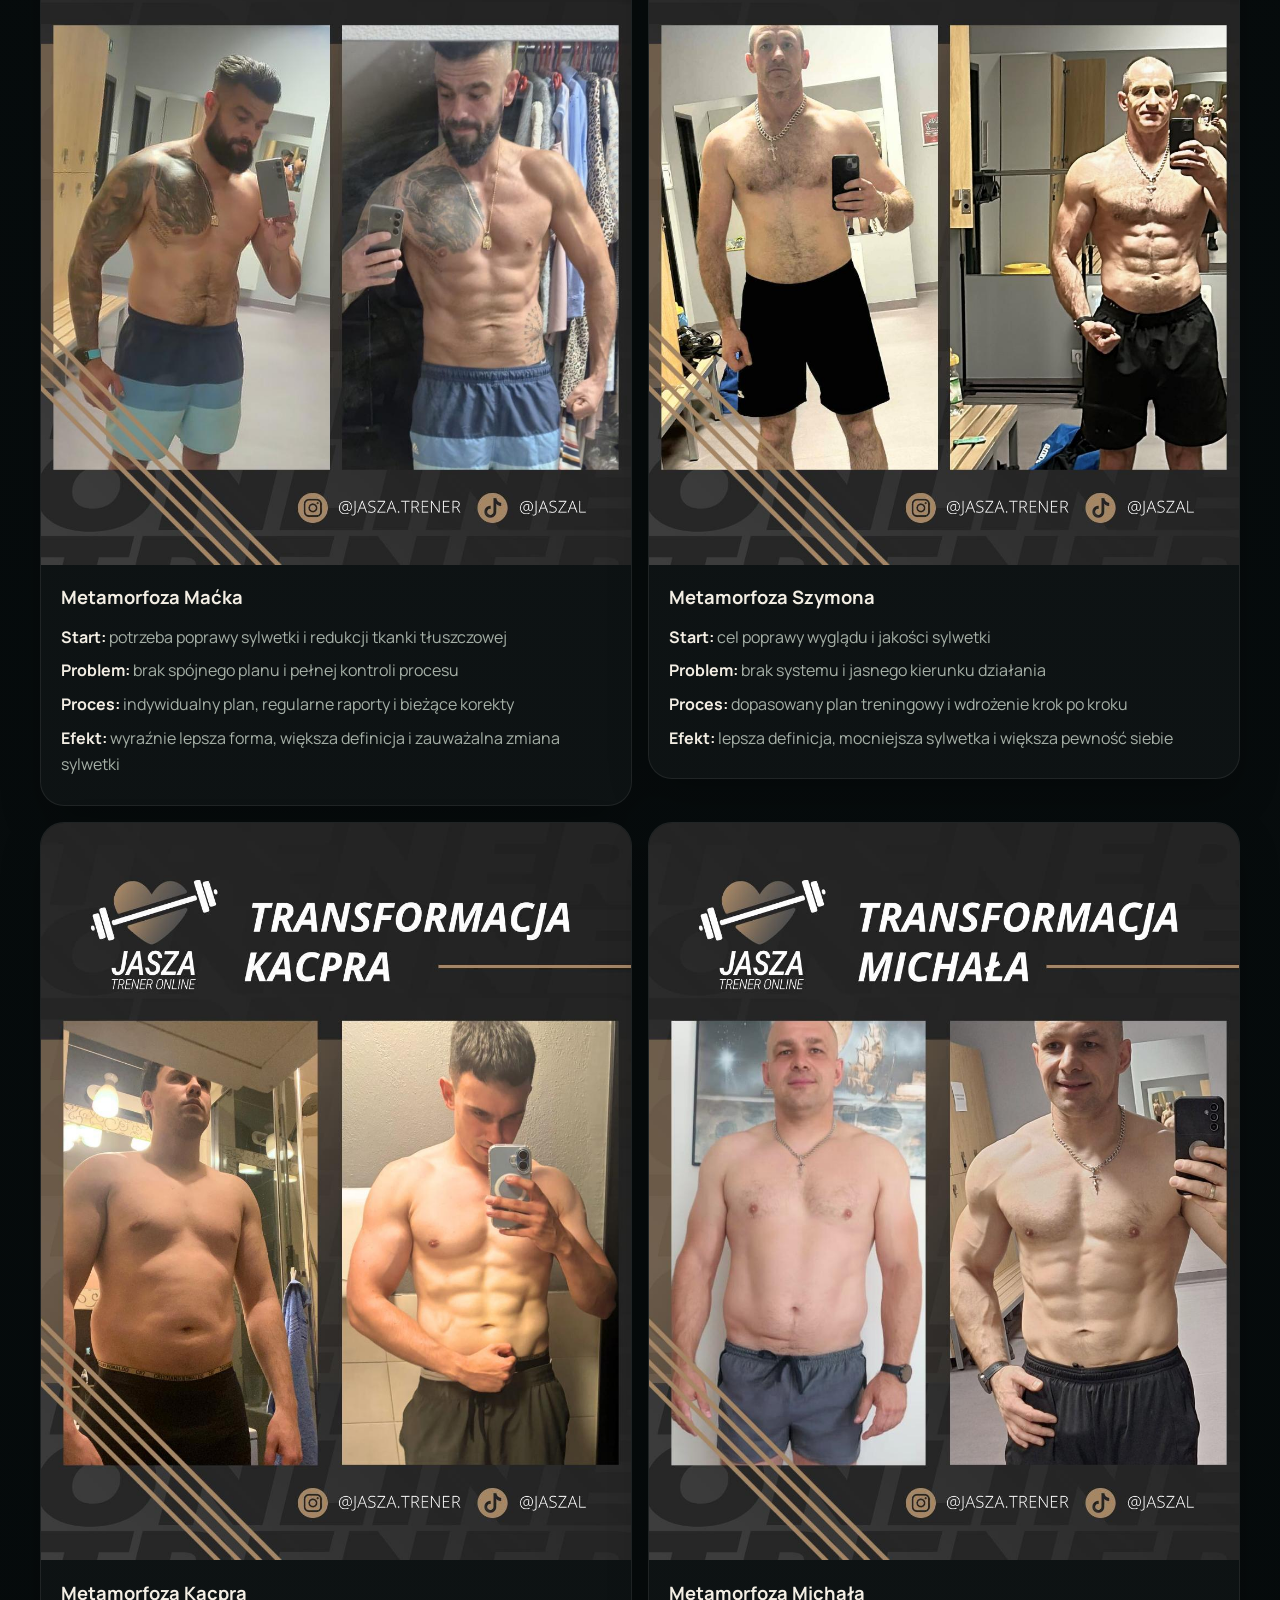
==== commit d4fc674f: "opinie - aktualizacja" ====
--- a/index.html
+++ b/index.html
@@ -29,7 +29,7 @@
     />
     <meta name="theme-color" content="#0a0f10" />
     <title>Trener personalny online 1:1 | Łukasz Jaszczur</title>
-    <link rel="stylesheet" href="./styles.css?v=20261122-layout-2" />
+    <link rel="stylesheet" href="./styles.css?v=20261122-reviews-1" />
   </head>
   <body>
     <a class="skip-link" href="#hero">Przejdź do treści</a>
@@ -1047,17 +1047,26 @@
       <section class="section section--contrast" id="opinie">
         <div class="container">
           <div class="section-heading" data-reveal>
-            <span class="section-tag">Społeczny dowód słuszności</span>
+            <span class="section-tag">Z pierwszej ręki</span>
             <h2>Opinie moich podopiecznych</h2>
             <p>
               Efekty to jedno. Ale najważniejsze jest to, jak wygląda współpraca
-              na co dzień.
-            </p>
-          </div>
-
-          <div class="opinions-toolbar" data-reveal>
-            <span class="opinions-toolbar__pill">8 realnych screenów opinii</span>
-            <span class="opinions-toolbar__pill">Kliknij, aby powiększyć</span>
+              na co dzień. Tak opisują ją osoby, które mi zaufały.
+            </p>
+          </div>
+
+          <div class="review-source" data-reveal>
+            <div class="review-source__summary">
+              <span class="review-source__label">Rekomendacje na Facebooku</span>
+              <strong>100% poleceń <span>z 25 opinii</span></strong>
+            </div>
+            <a
+              class="button button--ghost"
+              href="https://www.facebook.com/jasza.trener/reviews/?id=61566884121724&amp;sk=reviews"
+              target="_blank"
+              rel="noopener noreferrer"
+              aria-label="Zobacz wszystkie opinie na Facebooku (nowa karta)"
+            >Zobacz wszystkie opinie</a>
           </div>
 
           <div class="opinion-gallery-controls" data-reveal>
@@ -1066,254 +1075,180 @@
               type="button"
               data-opinion-gallery-prev
               aria-label="Poprzednia opinia"
-            >
-              &lt;
-            </button>
-            <span class="opinion-gallery__status" aria-live="polite">1 / 8</span>
+              aria-controls="review-gallery"
+            >Wstecz</button>
+            <span class="opinion-gallery__status" aria-live="polite" aria-atomic="true">1 / 6</span>
             <button
               class="opinion-gallery__control"
               type="button"
               data-opinion-gallery-next
               aria-label="Następna opinia"
-            >
-              &gt;
-            </button>
-          </div>
-
-          <div class="opinion-gallery" aria-label="Galeria opinii podopiecznych">
-            <article class="opinion-card-wrap" data-reveal>
-              <a
-                class="opinion-card"
-                href="./assets/opinia-01-zanonimizowana.png"
-                target="_blank"
-                rel="noreferrer"
-                aria-label="Otwórz opinię podopiecznego 1"
-                data-opinion-src="./assets/opinia-01-zanonimizowana.png"
-                data-opinion-alt="Opinia podopiecznego 1 - screen rekomendacji"
-                data-opinion-caption="Realny screen rekomendacji od podopiecznego."
-              >
-                <div class="opinion-card__header">
-                  <span class="opinion-card__label">Rekomendacja 01</span>
-                  <span class="opinion-card__hint">Powiększ</span>
+              aria-controls="review-gallery"
+            >Dalej</button>
+          </div>
+
+          <div class="opinion-gallery review-grid" id="review-gallery" aria-label="Wybrane opinie podopiecznych">
+            <article class="opinion-card-wrap review-card" data-reveal>
+              <div class="review-card__heading">
+                <span class="review-card__topic">Technika i bezpieczeństwo</span>
+                <span class="review-card__mark" aria-hidden="true">&ldquo;</span>
+              </div>
+              <blockquote class="review-card__quote">
+                <p>Łukasz zwraca ogromną uwagę na technikę, co daje mi poczucie bezpieczeństwa. Najlepszy trener!</p>
+              </blockquote>
+              <footer class="review-card__footer">
+                <div class="review-card__author">
+                  <span class="review-card__initial" aria-hidden="true">M</span>
+                  <div>
+                    <strong>Magda</strong>
+                    <time datetime="2026-11-10">10.11.2026</time>
+                  </div>
                 </div>
-                <div class="opinion-card__frame">
-                  <img
-                    class="opinion-card__image"
-                    src="./assets/opinia-01-zanonimizowana.png"
-                    alt="Opinia podopiecznego 1 - screen rekomendacji"
-                    loading="lazy"
-                    decoding="async"
-                  />
+                <a
+                  class="review-card__link"
+                  href="https://www.facebook.com/m.malkinska/posts/pfbid0bnLB5BG3zKQGTS9uspXX8uZA8L54oXsjZG982LxSQdbCkmkt2qo1HnKUgCn4PkJfl"
+                  target="_blank"
+                  rel="noopener noreferrer"
+                  aria-label="Pełna opinia: Magda, Facebook (nowa karta)"
+                >Pełna opinia</a>
+              </footer>
+            </article>
+
+            <article class="opinion-card-wrap review-card" data-reveal>
+              <div class="review-card__heading">
+                <span class="review-card__topic">Wsparcie na każdym etapie</span>
+                <span class="review-card__mark" aria-hidden="true">&ldquo;</span>
+              </div>
+              <blockquote class="review-card__quote">
+                <p>zawsze mogę liczyć na wsparcie Łukasza, konkretne informacje zwrotne, opiekę i sugestie.</p>
+              </blockquote>
+              <footer class="review-card__footer">
+                <div class="review-card__author">
+                  <span class="review-card__initial" aria-hidden="true">D</span>
+                  <div>
+                    <strong>Darek</strong>
+                    <time datetime="2026-09-09">09.09.2026</time>
+                  </div>
                 </div>
-              </a>
-            </article>
-
-            <article class="opinion-card-wrap" data-reveal>
-              <a
-                class="opinion-card"
-                href="./assets/opinia-02-zanonimizowana.png"
-                target="_blank"
-                rel="noreferrer"
-                aria-label="Otwórz opinię podopiecznego 2"
-                data-opinion-src="./assets/opinia-02-zanonimizowana.png"
-                data-opinion-alt="Opinia podopiecznego 2 - screen rekomendacji"
-                data-opinion-caption="Realny screen rekomendacji od podopiecznego."
-              >
-                <div class="opinion-card__header">
-                  <span class="opinion-card__label">Rekomendacja 02</span>
-                  <span class="opinion-card__hint">Powiększ</span>
+                <a
+                  class="review-card__link"
+                  href="https://www.facebook.com/permalink.php?story_fbid=pfbid0t93FVkeEjjPFbfuPmbzvZ43RF8KAQCays9NyjdLGj1VxnaCST7DmUTxyGi4QYmPnl&amp;id=61574197007204"
+                  target="_blank"
+                  rel="noopener noreferrer"
+                  aria-label="Pełna opinia: Darek, Facebook (nowa karta)"
+                >Pełna opinia</a>
+              </footer>
+            </article>
+
+            <article class="opinion-card-wrap review-card" data-reveal>
+              <div class="review-card__heading">
+                <span class="review-card__topic">Plan dopasowany do możliwości</span>
+                <span class="review-card__mark" aria-hidden="true">&ldquo;</span>
+              </div>
+              <blockquote class="review-card__quote">
+                <p>Dobrze przygotowany plan treningowy dostosowany do potrzeb i możliwości podopiecznego, fun z treningu !</p>
+              </blockquote>
+              <footer class="review-card__footer">
+                <div class="review-card__author">
+                  <span class="review-card__initial" aria-hidden="true">E</span>
+                  <div>
+                    <strong>Emil</strong>
+                    <time datetime="2026-08-25">25.08.2026</time>
+                  </div>
                 </div>
-                <div class="opinion-card__frame">
-                  <img
-                    class="opinion-card__image"
-                    src="./assets/opinia-02-zanonimizowana.png"
-                    alt="Opinia podopiecznego 2 - screen rekomendacji"
-                    loading="lazy"
-                    decoding="async"
-                  />
+                <a
+                  class="review-card__link"
+                  href="https://www.facebook.com/emil.sadza/posts/pfbid02iuoKU29XXaXZqddjoHR8tnQmUXBJ3kgTetchM3KPdGY1FPpA24imxn2idr4wXBLol"
+                  target="_blank"
+                  rel="noopener noreferrer"
+                  aria-label="Pełna opinia: Emil, Facebook (nowa karta)"
+                >Pełna opinia</a>
+              </footer>
+            </article>
+
+            <article class="opinion-card-wrap review-card" data-reveal>
+              <div class="review-card__heading">
+                <span class="review-card__topic">Podejście bez presji</span>
+                <span class="review-card__mark" aria-hidden="true">&ldquo;</span>
+              </div>
+              <blockquote class="review-card__quote">
+                <p>trener Łukasz jest bardzo wyrozumiały i miły nie narzuca presji i dba o swoich podopiecznych&hellip;</p>
+              </blockquote>
+              <footer class="review-card__footer">
+                <div class="review-card__author">
+                  <span class="review-card__initial" aria-hidden="true">D</span>
+                  <div>
+                    <strong>Dawid</strong>
+                    <time datetime="2026-11-09">09.11.2026</time>
+                  </div>
                 </div>
-              </a>
-            </article>
-
-            <article class="opinion-card-wrap" data-reveal>
-              <a
-                class="opinion-card"
-                href="./assets/opinia-03-zanonimizowana.png"
-                target="_blank"
-                rel="noreferrer"
-                aria-label="Otwórz opinię podopiecznego 3"
-                data-opinion-src="./assets/opinia-03-zanonimizowana.png"
-                data-opinion-alt="Opinia podopiecznego 3 - screen rekomendacji"
-                data-opinion-caption="Realny screen rekomendacji od podopiecznego."
-              >
-                <div class="opinion-card__header">
-                  <span class="opinion-card__label">Rekomendacja 03</span>
-                  <span class="opinion-card__hint">Powiększ</span>
+                <a
+                  class="review-card__link"
+                  href="https://www.facebook.com/dawid.klis.10/posts/pfbid0dcUyiwDtXYkG1sP5PxMCW4jYM7jjMrFsTPGMfCWFRNWfa4sVgdg5ZzSB6J147G1ul"
+                  target="_blank"
+                  rel="noopener noreferrer"
+                  aria-label="Pełna opinia: Dawid, Facebook (nowa karta)"
+                >Pełna opinia</a>
+              </footer>
+            </article>
+
+            <article class="opinion-card-wrap review-card" data-reveal>
+              <div class="review-card__heading">
+                <span class="review-card__topic">Wiedza i konkretne działanie</span>
+                <span class="review-card__mark" aria-hidden="true">&ldquo;</span>
+              </div>
+              <blockquote class="review-card__quote">
+                <p>polecam współpracę z Łukaszem, trener wie co robić i jak się do tego zabrać</p>
+              </blockquote>
+              <footer class="review-card__footer">
+                <div class="review-card__author">
+                  <span class="review-card__initial" aria-hidden="true">P</span>
+                  <div>
+                    <strong>Paweł</strong>
+                    <time datetime="2026-11-11">11.11.2026</time>
+                  </div>
                 </div>
-                <div class="opinion-card__frame">
-                  <img
-                    class="opinion-card__image"
-                    src="./assets/opinia-03-zanonimizowana.png"
-                    alt="Opinia podopiecznego 3 - screen rekomendacji"
-                    loading="lazy"
-                    decoding="async"
-                  />
+                <a
+                  class="review-card__link"
+                  href="https://www.facebook.com/permalink.php?story_fbid=pfbid03pALP3jLHvDH3YenmyQsDErVC71wF1VPUBMv3zQbrjXhjzfWrmCSKHeDLLm1DSUcl&amp;id=100002375948514"
+                  target="_blank"
+                  rel="noopener noreferrer"
+                  aria-label="Pełna opinia: Paweł, Facebook (nowa karta)"
+                >Pełna opinia</a>
+              </footer>
+            </article>
+
+            <article class="opinion-card-wrap review-card" data-reveal>
+              <div class="review-card__heading">
+                <span class="review-card__topic">Kontakt i postępy</span>
+                <span class="review-card__mark" aria-hidden="true">&ldquo;</span>
+              </div>
+              <blockquote class="review-card__quote">
+                <p>Polecam trenera, dobry i regularny kontakt, porządne podejście jako trener. Udało mi się zrobić progress.</p>
+              </blockquote>
+              <footer class="review-card__footer">
+                <div class="review-card__author">
+                  <span class="review-card__initial" aria-hidden="true">K</span>
+                  <div>
+                    <strong>Kamil</strong>
+                    <time datetime="2026-08-25">25.08.2026</time>
+                  </div>
                 </div>
-              </a>
-            </article>
-
-            <article class="opinion-card-wrap" data-reveal>
-              <a
-                class="opinion-card"
-                href="./assets/opinia-04-zanonimizowana.png"
-                target="_blank"
-                rel="noreferrer"
-                aria-label="Otwórz opinię podopiecznego 4"
-                data-opinion-src="./assets/opinia-04-zanonimizowana.png"
-                data-opinion-alt="Opinia podopiecznego 4 - screen rekomendacji"
-                data-opinion-caption="Realny screen rekomendacji od podopiecznego."
-              >
-                <div class="opinion-card__header">
-                  <span class="opinion-card__label">Rekomendacja 04</span>
-                  <span class="opinion-card__hint">Powiększ</span>
-                </div>
-                <div class="opinion-card__frame">
-                  <img
-                    class="opinion-card__image"
-                    src="./assets/opinia-04-zanonimizowana.png"
-                    alt="Opinia podopiecznego 4 - screen rekomendacji"
-                    loading="lazy"
-                    decoding="async"
-                  />
-                </div>
-              </a>
-            </article>
-
-            <article class="opinion-card-wrap" data-reveal>
-              <a
-                class="opinion-card"
-                href="./assets/opinia-05-zanonimizowana.png"
-                target="_blank"
-                rel="noreferrer"
-                aria-label="Otwórz opinię podopiecznego 5"
-                data-opinion-src="./assets/opinia-05-zanonimizowana.png"
-                data-opinion-alt="Opinia podopiecznego 5 - screen rekomendacji"
-                data-opinion-caption="Realny screen rekomendacji od podopiecznego."
-              >
-                <div class="opinion-card__header">
-                  <span class="opinion-card__label">Rekomendacja 05</span>
-                  <span class="opinion-card__hint">Powiększ</span>
-                </div>
-                <div class="opinion-card__frame">
-                  <img
-                    class="opinion-card__image"
-                    src="./assets/opinia-05-zanonimizowana.png"
-                    alt="Opinia podopiecznego 5 - screen rekomendacji"
-                    loading="lazy"
-                    decoding="async"
-                  />
-                </div>
-              </a>
-            </article>
-
-            <article class="opinion-card-wrap" data-reveal>
-              <a
-                class="opinion-card"
-                href="./assets/opinia-06-zanonimizowana.png"
-                target="_blank"
-                rel="noreferrer"
-                aria-label="Otwórz opinię podopiecznego 6"
-                data-opinion-src="./assets/opinia-06-zanonimizowana.png"
-                data-opinion-alt="Opinia podopiecznego 6 - screen rekomendacji"
-                data-opinion-caption="Realny screen rekomendacji od podopiecznego."
-              >
-                <div class="opinion-card__header">
-                  <span class="opinion-card__label">Rekomendacja 06</span>
-                  <span class="opinion-card__hint">Powiększ</span>
-                </div>
-                <div class="opinion-card__frame">
-                  <img
-                    class="opinion-card__image"
-                    src="./assets/opinia-06-zanonimizowana.png"
-                    alt="Opinia podopiecznego 6 - screen rekomendacji"
-                    loading="lazy"
-                    decoding="async"
-                  />
-                </div>
-              </a>
-            </article>
-
-            <article class="opinion-card-wrap" data-reveal>
-              <a
-                class="opinion-card"
-                href="./assets/opinia-07-zanonimizowana.png"
-                target="_blank"
-                rel="noreferrer"
-                aria-label="Otwórz opinię podopiecznego 7"
-                data-opinion-src="./assets/opinia-07-zanonimizowana.png"
-                data-opinion-alt="Opinia podopiecznego 7 - screen rekomendacji"
-                data-opinion-caption="Realny screen rekomendacji od podopiecznego."
-              >
-                <div class="opinion-card__header">
-                  <span class="opinion-card__label">Rekomendacja 07</span>
-                  <span class="opinion-card__hint">Powiększ</span>
-                </div>
-                <div class="opinion-card__frame">
-                  <img
-                    class="opinion-card__image"
-                    src="./assets/opinia-07-zanonimizowana.png"
-                    alt="Opinia podopiecznego 7 - screen rekomendacji"
-                    loading="lazy"
-                    decoding="async"
-                  />
-                </div>
-              </a>
-            </article>
-
-            <article class="opinion-card-wrap" data-reveal>
-              <a
-                class="opinion-card"
-                href="./assets/opinia-08-zanonimizowana.png"
-                target="_blank"
-                rel="noreferrer"
-                aria-label="Otwórz opinię podopiecznego 8"
-                data-opinion-src="./assets/opinia-08-zanonimizowana.png"
-                data-opinion-alt="Opinia podopiecznego 8 - screen rekomendacji"
-                data-opinion-caption="Realny screen rekomendacji od podopiecznego."
-              >
-                <div class="opinion-card__header">
-                  <span class="opinion-card__label">Rekomendacja 08</span>
-                  <span class="opinion-card__hint">Powiększ</span>
-                </div>
-                <div class="opinion-card__frame">
-                  <img
-                    class="opinion-card__image"
-                    src="./assets/opinia-08-zanonimizowana.png"
-                    alt="Opinia podopiecznego 8 - screen rekomendacji"
-                    loading="lazy"
-                    decoding="async"
-                  />
-                </div>
-              </a>
-            </article>
-          </div>
-
-          <p class="opinions-note" data-reveal>
-            To są realne screeny rekomendacji od osób, które przeszły przez ten
-            proces.
+                <a
+                  class="review-card__link"
+                  href="https://www.facebook.com/kamil.tarapata.1/posts/pfbid0AwXEJ9QJAvgjHZXqGRv1RZ4LW9nbn9P7NntPXks334wfChtQyarvsNV4enCt5bSfl"
+                  target="_blank"
+                  rel="noopener noreferrer"
+                  aria-label="Pełna opinia: Kamil, Facebook (nowa karta)"
+                >Pełna opinia</a>
+              </footer>
+            </article>
+          </div>
+
+          <p class="opinions-note review-note" data-reveal>
+            Wybrane fragmenty publicznych rekomendacji z Facebooka.
+            Pod każdą kartą znajdziesz link do pełnej opinii.
           </p>
-
-          <div class="opinions-close" data-reveal>
-            <p>
-              To nie jest przypadek. To efekt systemu, indywidualnego podejścia
-              i konsekwentnej pracy.
-            </p>
-            <p>
-              Większość osób, które trafiają do mnie, wcześniej próbowała
-              działać samodzielnie - bez efektów. Różnica pojawia się wtedy,
-              gdy w końcu mają plan i prowadzenie.
-            </p>
-          </div>
         </div>
       </section>
       <section class="section" id="faq">
--- a/styles.css
+++ b/styles.css
@@ -2272,6 +2272,188 @@
   margin: 0 0 1.2rem;
 }
 
+.review-source {
+  display: flex;
+  flex-wrap: wrap;
+  align-items: center;
+  justify-content: space-between;
+  gap: 1.25rem;
+  margin-bottom: 1.5rem;
+  padding: 1.25rem 1.4rem;
+  border: 1px solid rgba(99, 187, 255, 0.2);
+  border-radius: var(--radius-lg);
+  background: linear-gradient(120deg, rgba(43, 149, 255, 0.1), rgba(43, 149, 255, 0.02));
+}
+
+.review-source__summary {
+  display: grid;
+  gap: 0.15rem;
+}
+
+.review-source__label {
+  color: var(--accent-warm);
+  font-size: 0.875rem;
+  font-weight: 700;
+}
+
+.review-source__summary > strong {
+  display: flex;
+  flex-wrap: wrap;
+  align-items: baseline;
+  gap: 0.6rem;
+  font-size: 1.6rem;
+  line-height: 1.4;
+}
+
+.review-source__summary > strong span {
+  color: var(--muted);
+  font-size: 0.95rem;
+  font-weight: 500;
+}
+
+.review-source__date {
+  color: var(--muted);
+  font-size: 0.8125rem;
+}
+
+.review-grid {
+  position: relative;
+  align-items: stretch;
+  touch-action: pan-x pan-y pinch-zoom;
+}
+
+.review-card {
+  display: grid;
+  grid-template-rows: auto 1fr auto;
+  flex: 0 0 min(22rem, 88%);
+  gap: 1.1rem;
+  min-height: 19.5rem;
+  padding: 1.4rem;
+  border: 1px solid var(--line-strong);
+  border-radius: var(--radius-lg);
+  background:
+    radial-gradient(ellipse at top right, rgba(43, 149, 255, 0.08), transparent 65%),
+    linear-gradient(160deg, rgba(255, 255, 255, 0.045), rgba(255, 255, 255, 0.015));
+}
+
+.review-card__heading {
+  display: flex;
+  align-items: center;
+  justify-content: space-between;
+  gap: 1rem;
+  min-height: 2.1rem;
+}
+
+.review-card__topic {
+  color: var(--accent-warm);
+  font-size: 0.875rem;
+  font-weight: 700;
+  line-height: 1.45;
+}
+
+.review-card__mark {
+  flex-shrink: 0;
+  color: rgba(99, 187, 255, 0.45);
+  font-family: "Barlow Condensed", sans-serif;
+  font-size: 3.5rem;
+  line-height: 0.75;
+}
+
+.review-card__quote {
+  margin: 0;
+}
+
+.review-card__quote p {
+  margin: 0;
+  color: var(--text);
+  font-size: 1.05rem;
+  line-height: 1.75;
+  overflow-wrap: anywhere;
+}
+
+.review-card__footer {
+  display: flex;
+  flex-wrap: wrap;
+  align-items: center;
+  justify-content: space-between;
+  gap: 0.65rem;
+  padding-top: 1rem;
+  border-top: 1px solid var(--line);
+}
+
+.review-card__author {
+  display: flex;
+  align-items: center;
+  gap: 0.65rem;
+}
+
+.review-card__initial {
+  display: grid;
+  place-items: center;
+  width: 2.25rem;
+  height: 2.25rem;
+  border: 1px solid rgba(99, 187, 255, 0.18);
+  border-radius: 50%;
+  background: rgba(43, 149, 255, 0.08);
+  color: var(--accent-warm);
+  font-size: 0.875rem;
+  font-weight: 800;
+}
+
+.review-card__author strong,
+.review-card__author time {
+  display: block;
+}
+
+.review-card__author strong {
+  font-size: 0.95rem;
+}
+
+.review-card__author time {
+  color: var(--muted);
+  font-size: 0.8125rem;
+}
+
+.review-card__link {
+  display: inline-flex;
+  align-items: center;
+  min-height: 2.75rem;
+  color: var(--accent-warm);
+  font-size: 0.875rem;
+  font-weight: 700;
+  text-decoration: underline;
+  text-underline-offset: 0.25em;
+}
+
+.review-card__link:hover {
+  color: var(--text);
+}
+
+.review-card__link:focus-visible {
+  border-radius: 0.25rem;
+  outline: 2px solid var(--accent-warm);
+  outline-offset: 4px;
+}
+
+.review-grid + .review-note {
+  margin-bottom: 0;
+  font-size: 0.875rem;
+}
+
+#opinie .opinion-gallery__control {
+  width: auto;
+  min-width: 5.5rem;
+  padding: 0 0.9rem;
+  font-size: 0.875rem;
+  font-weight: 700;
+}
+
+@media (max-width: 359px) {
+  .review-card__initial {
+    display: none;
+  }
+}
+
 .contact-chooser {
   position: fixed;
   inset: 0;
@@ -3346,6 +3528,10 @@
 }
 
 @media (min-width: 960px) {
+  .review-grid {
+    grid-template-columns: repeat(3, minmax(0, 1fr));
+  }
+
   .section {
     padding: 7rem 0;
   }
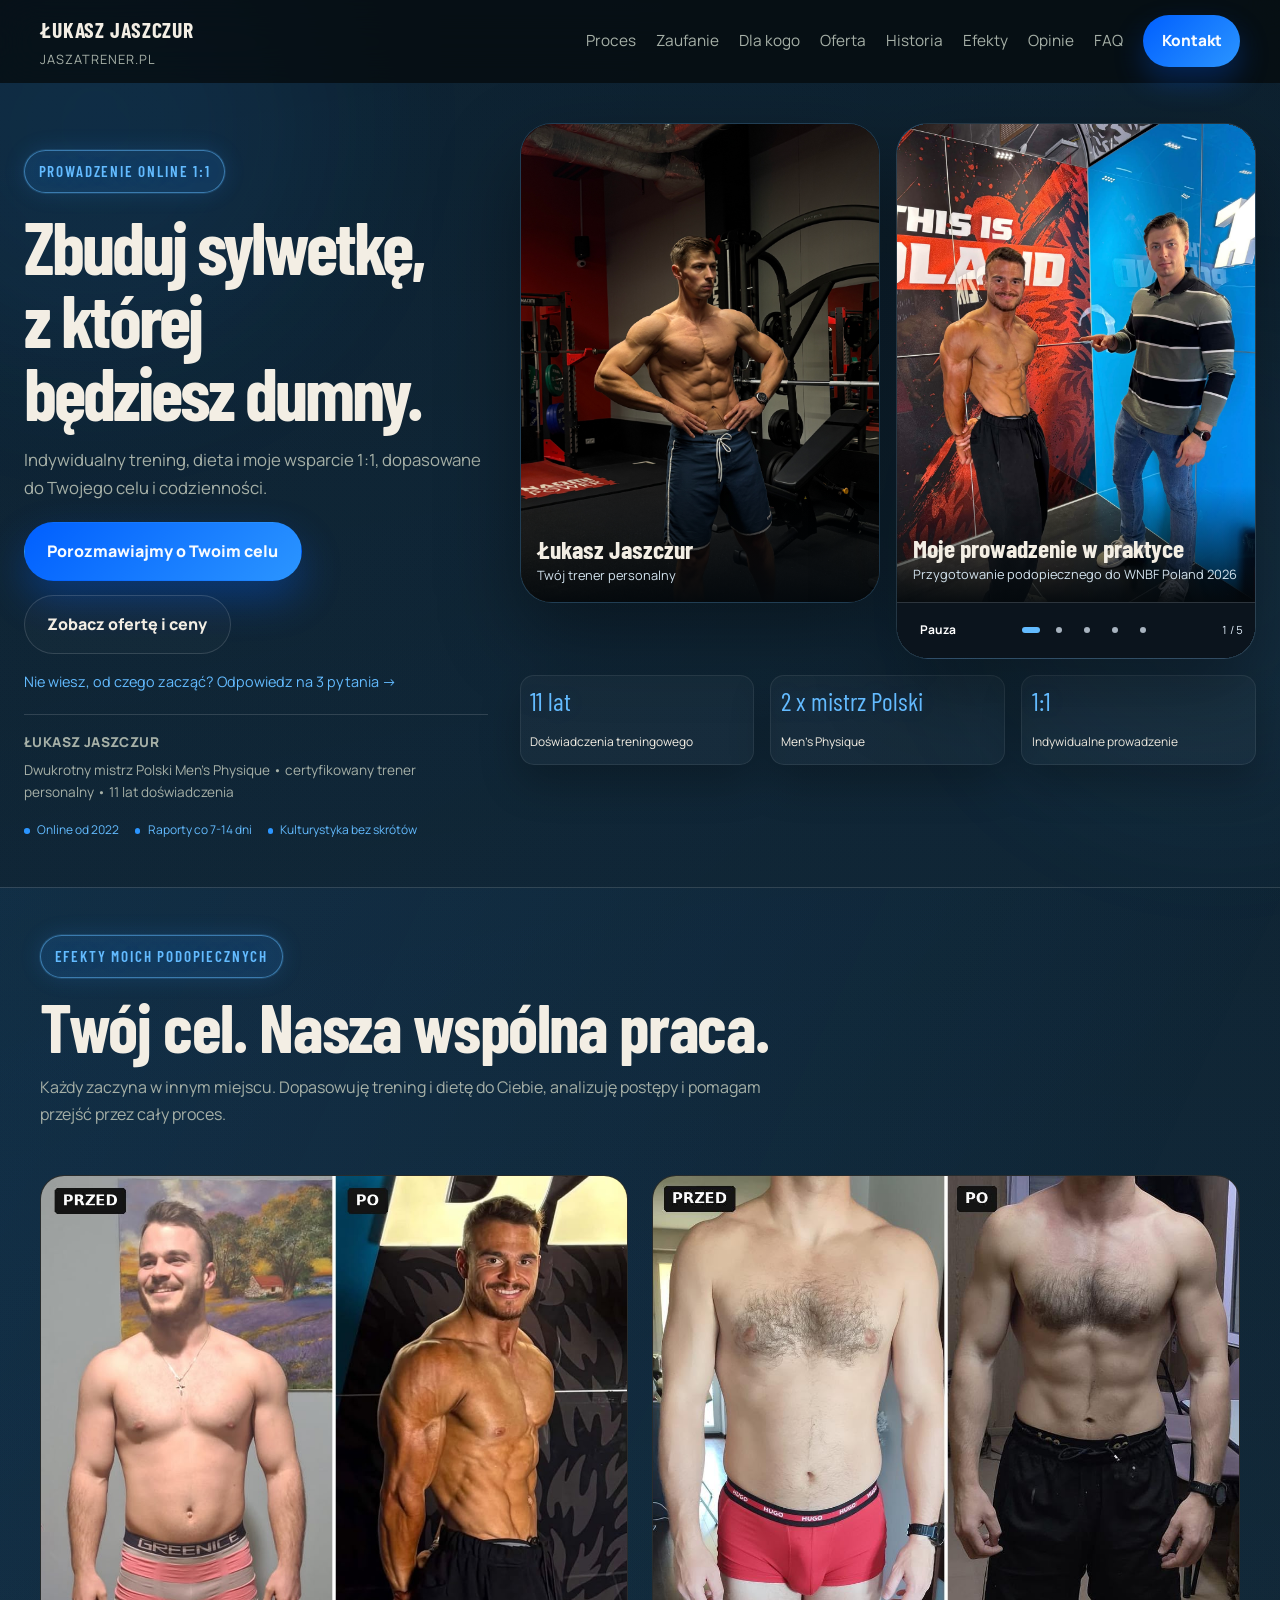
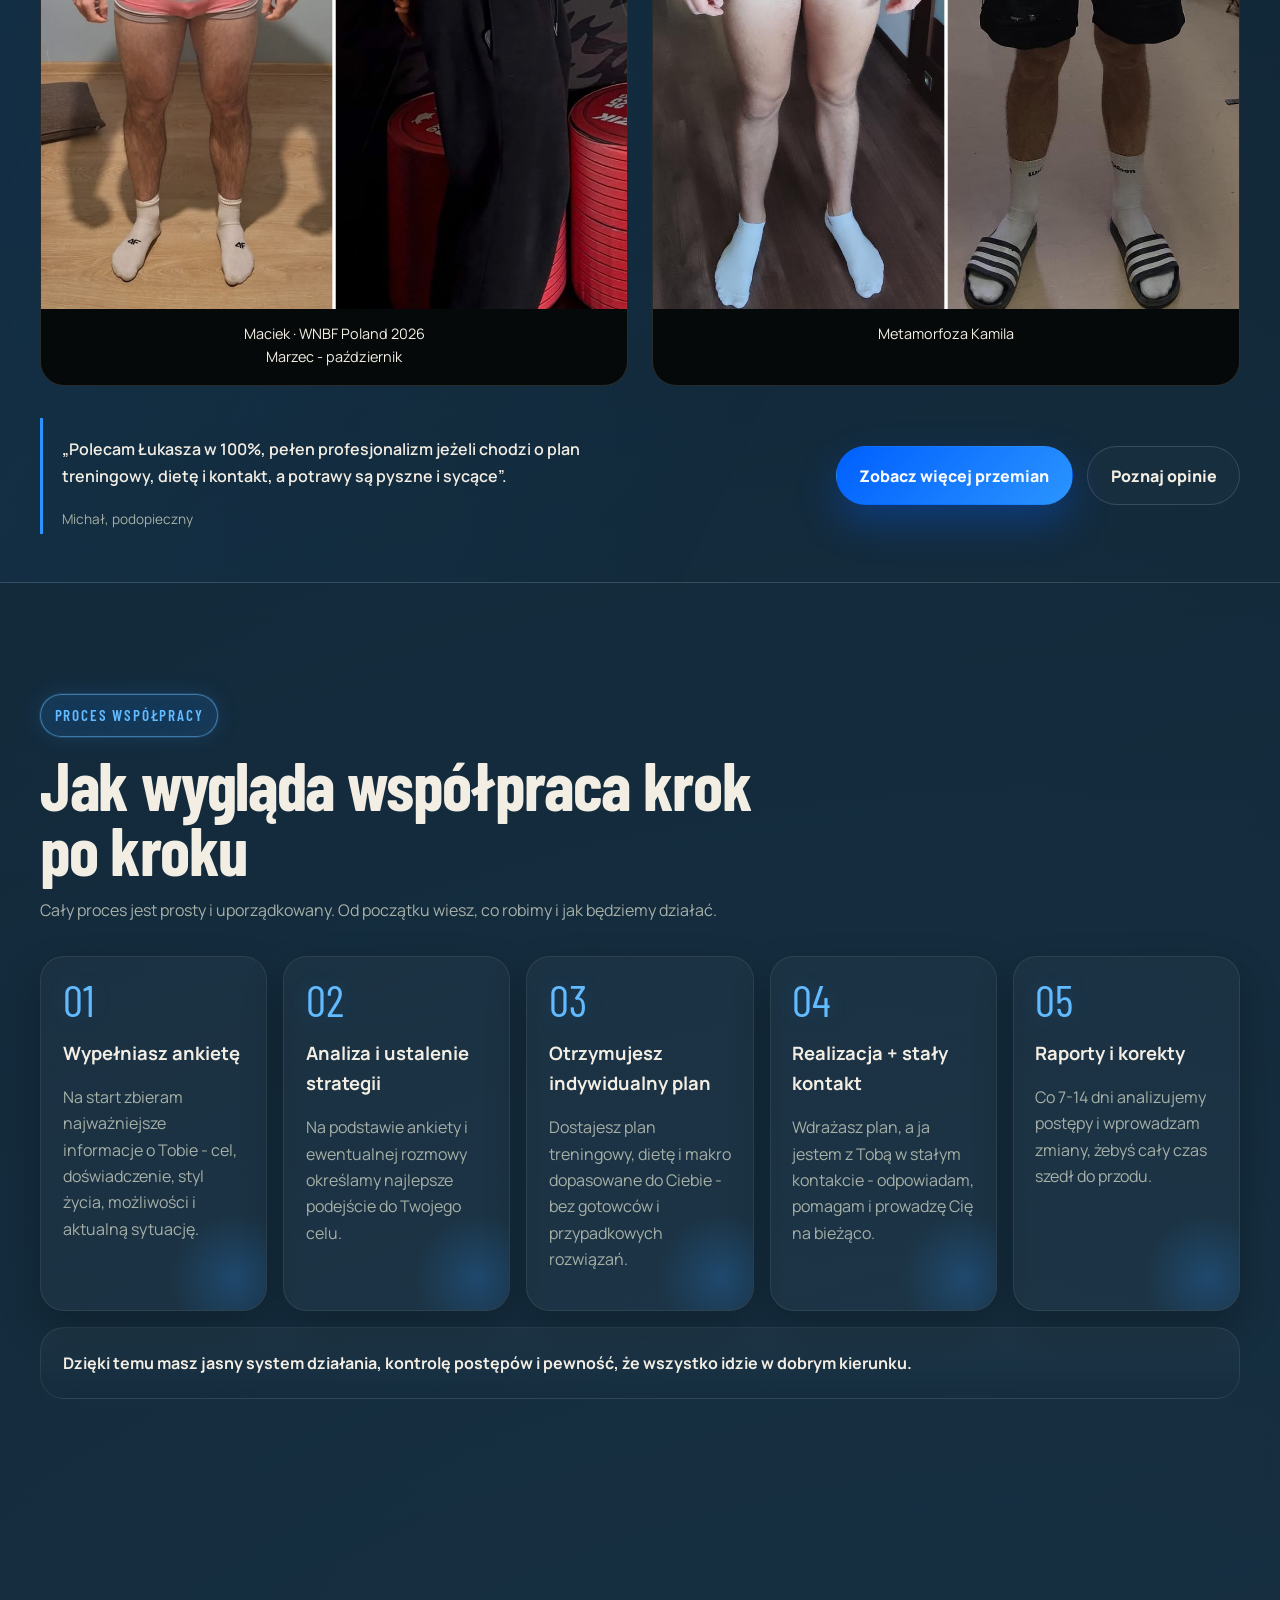
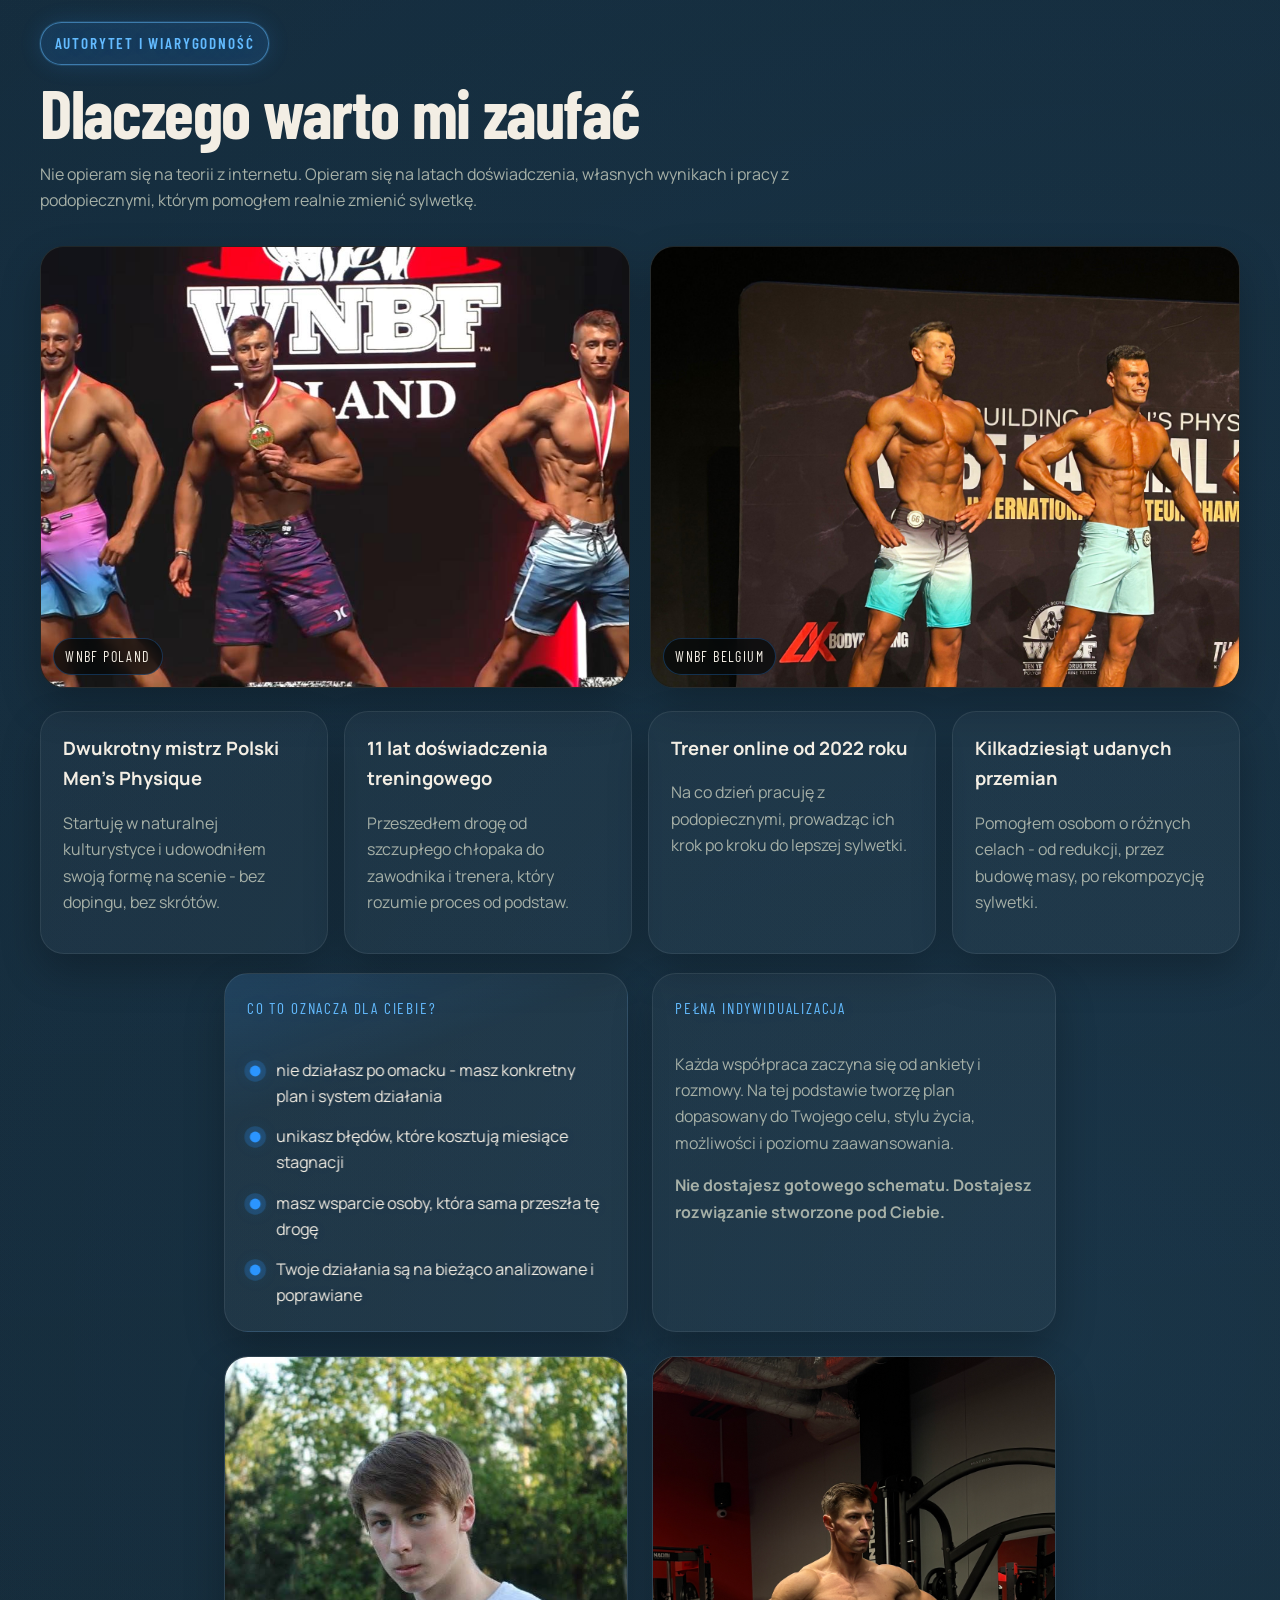
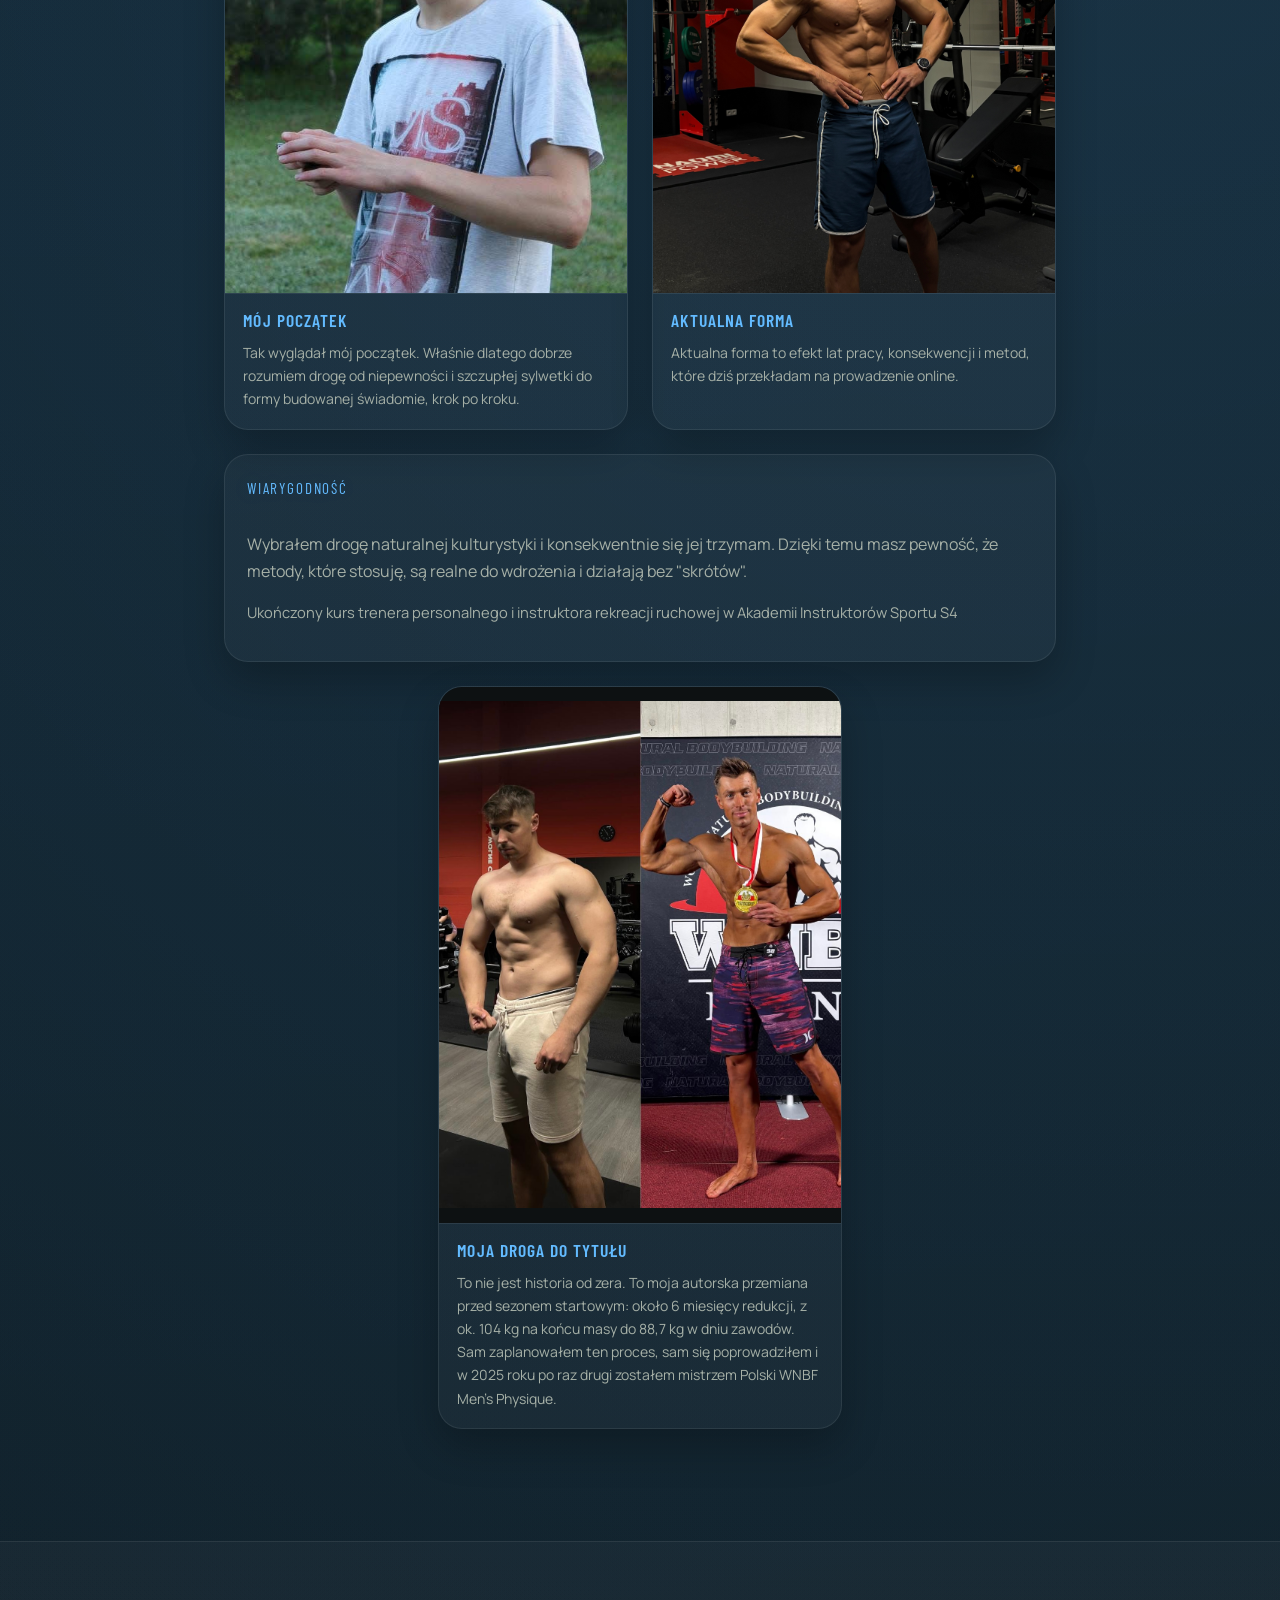
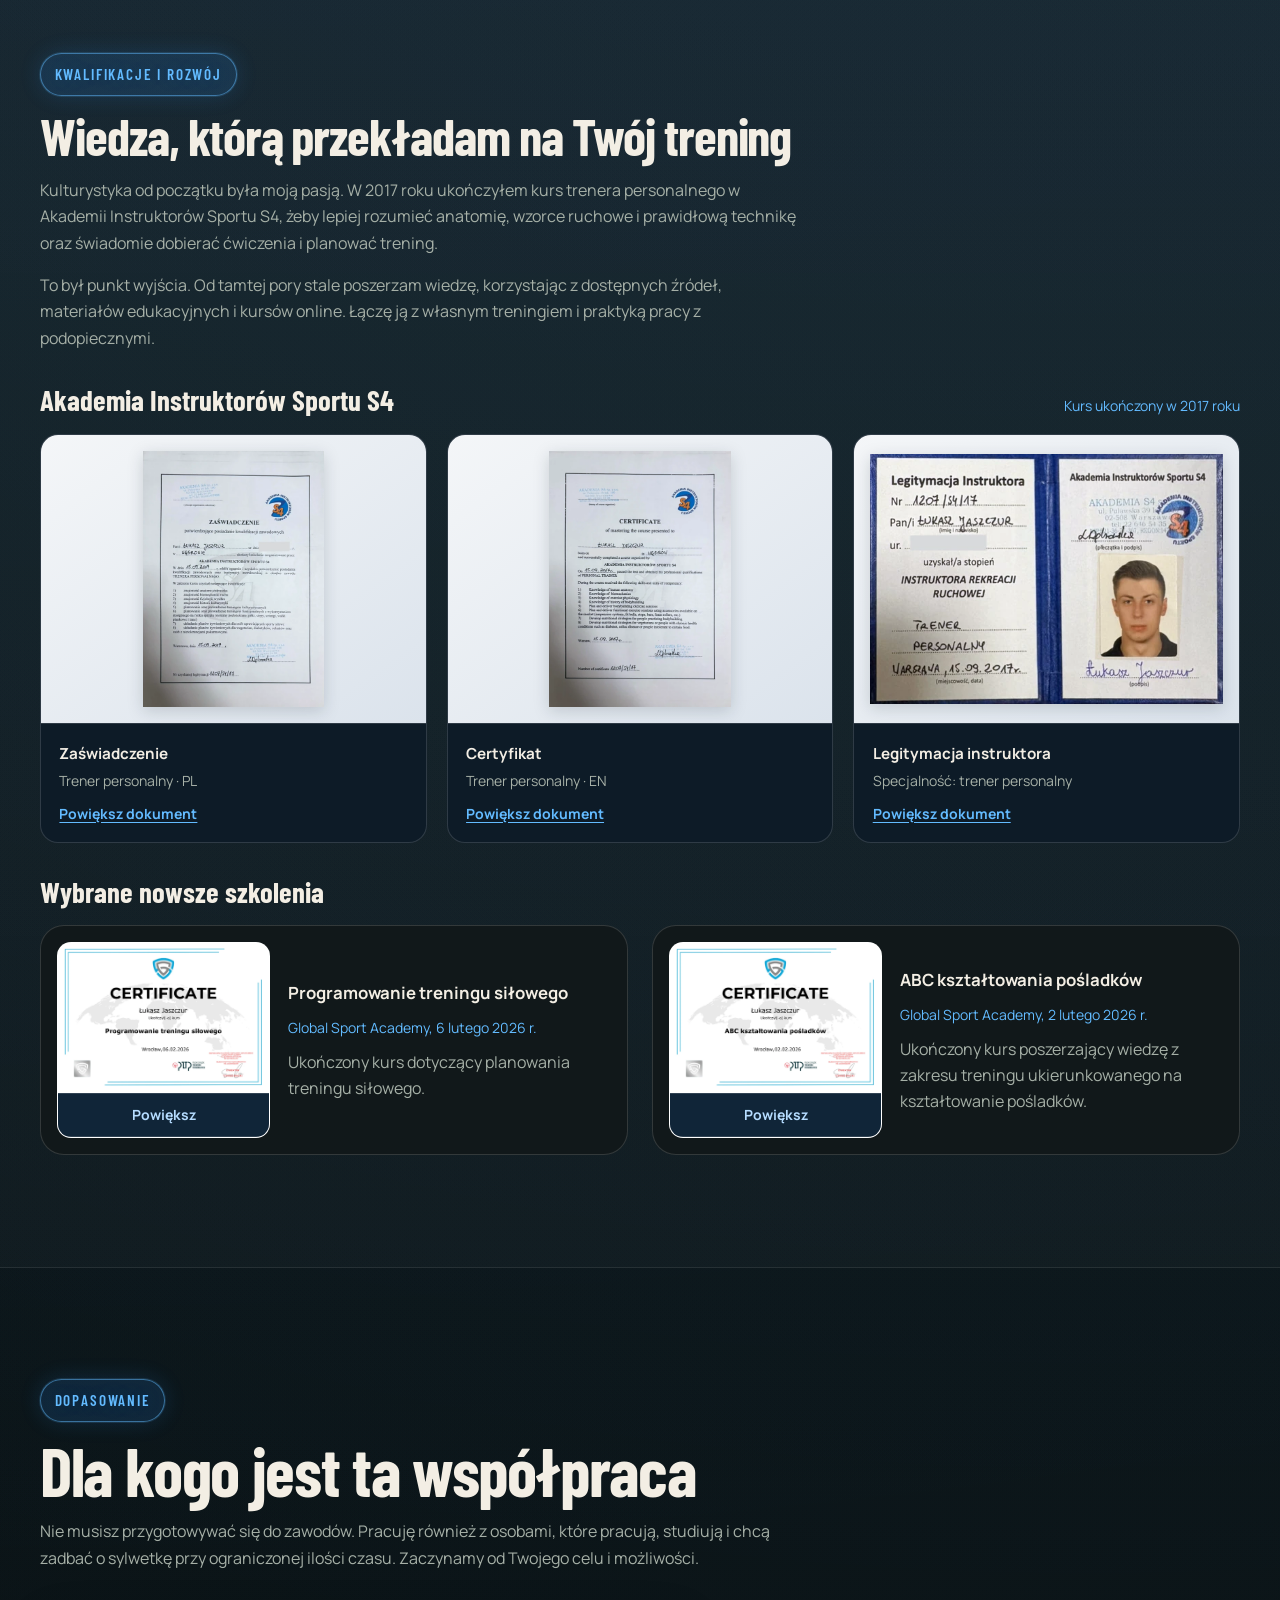
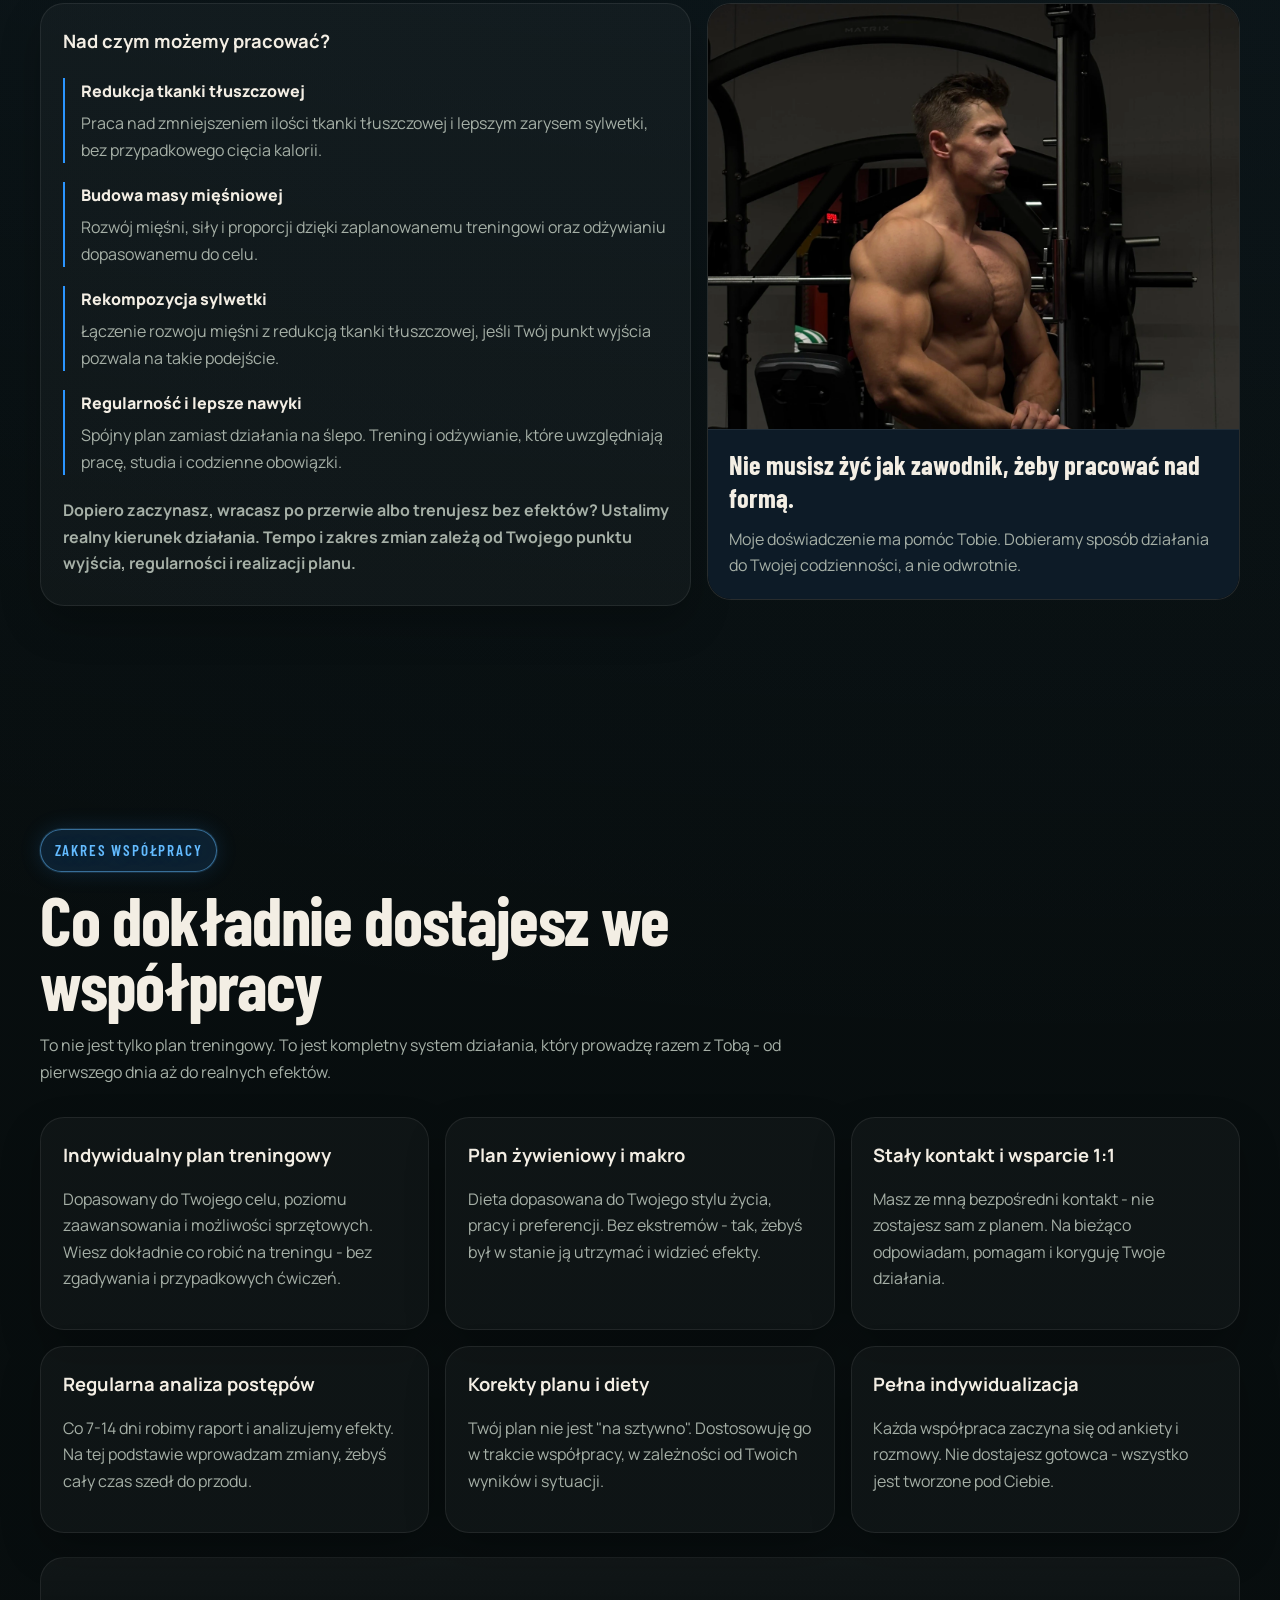
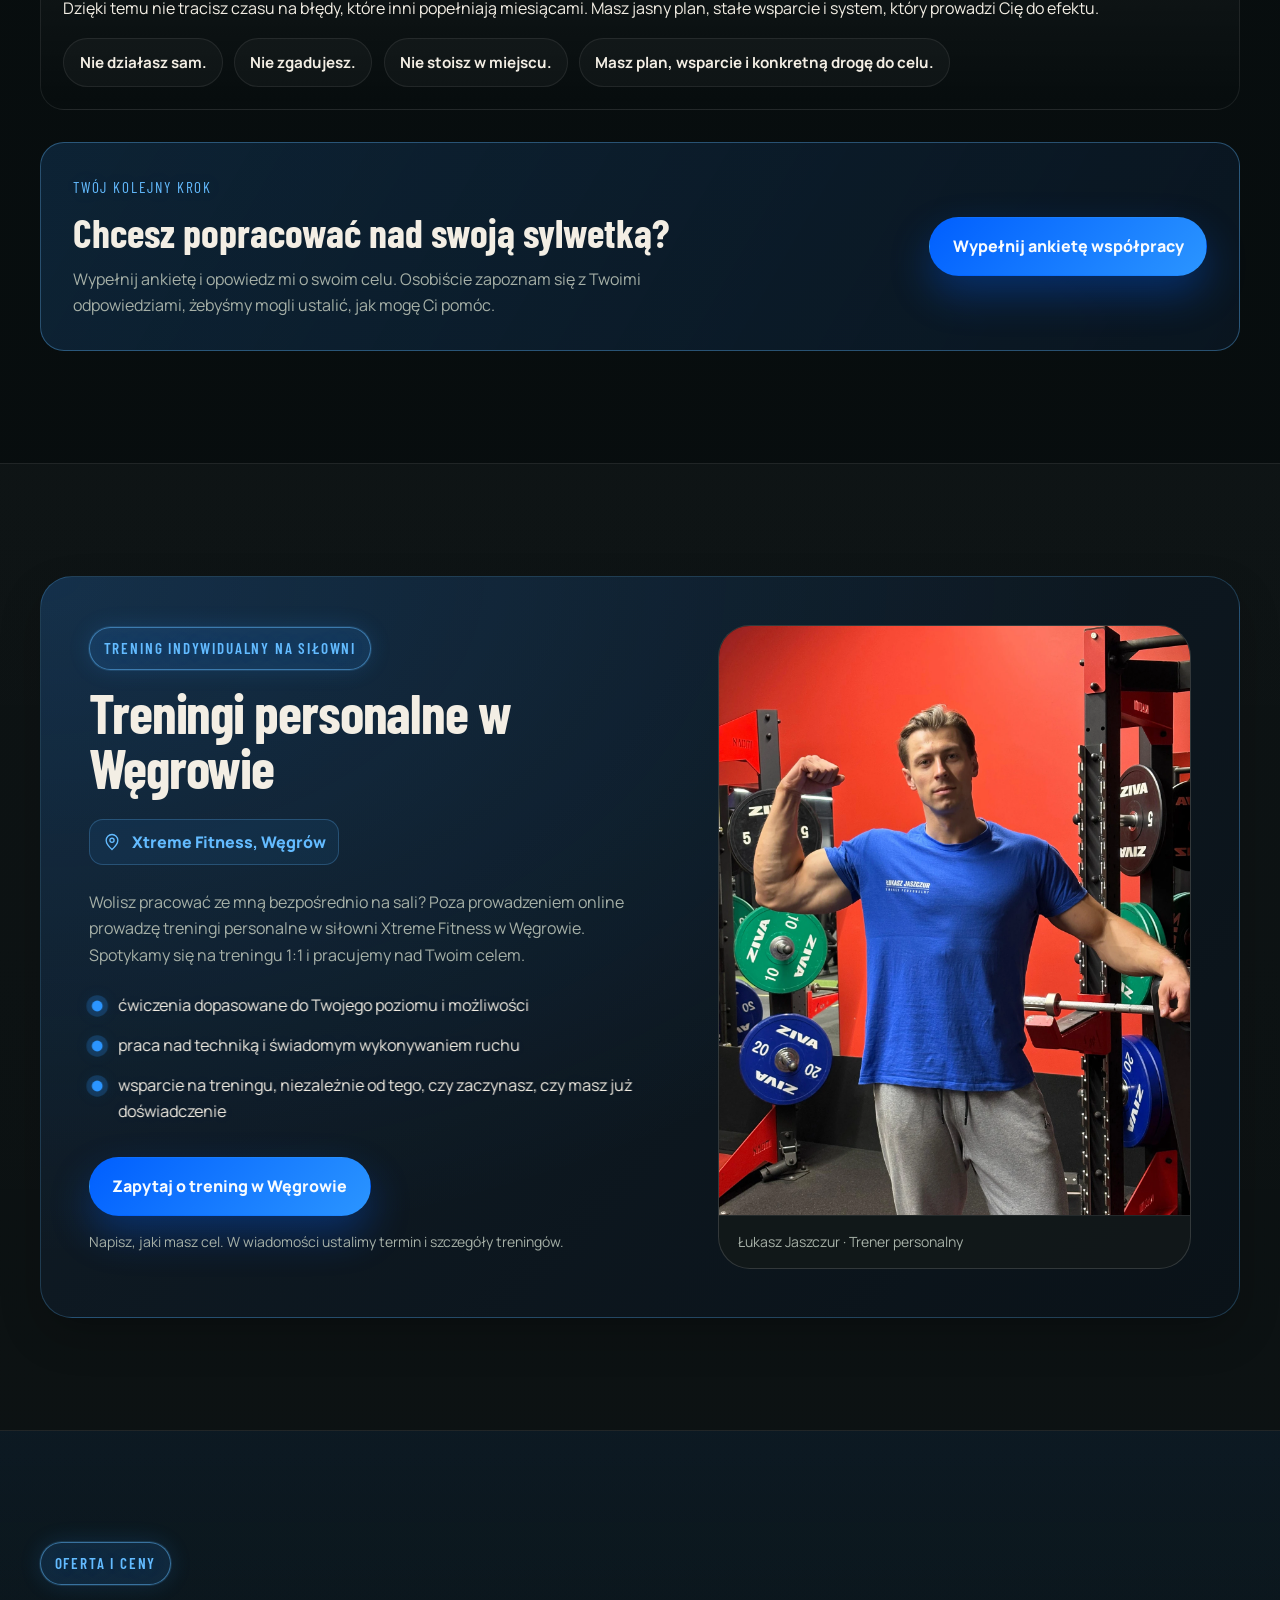
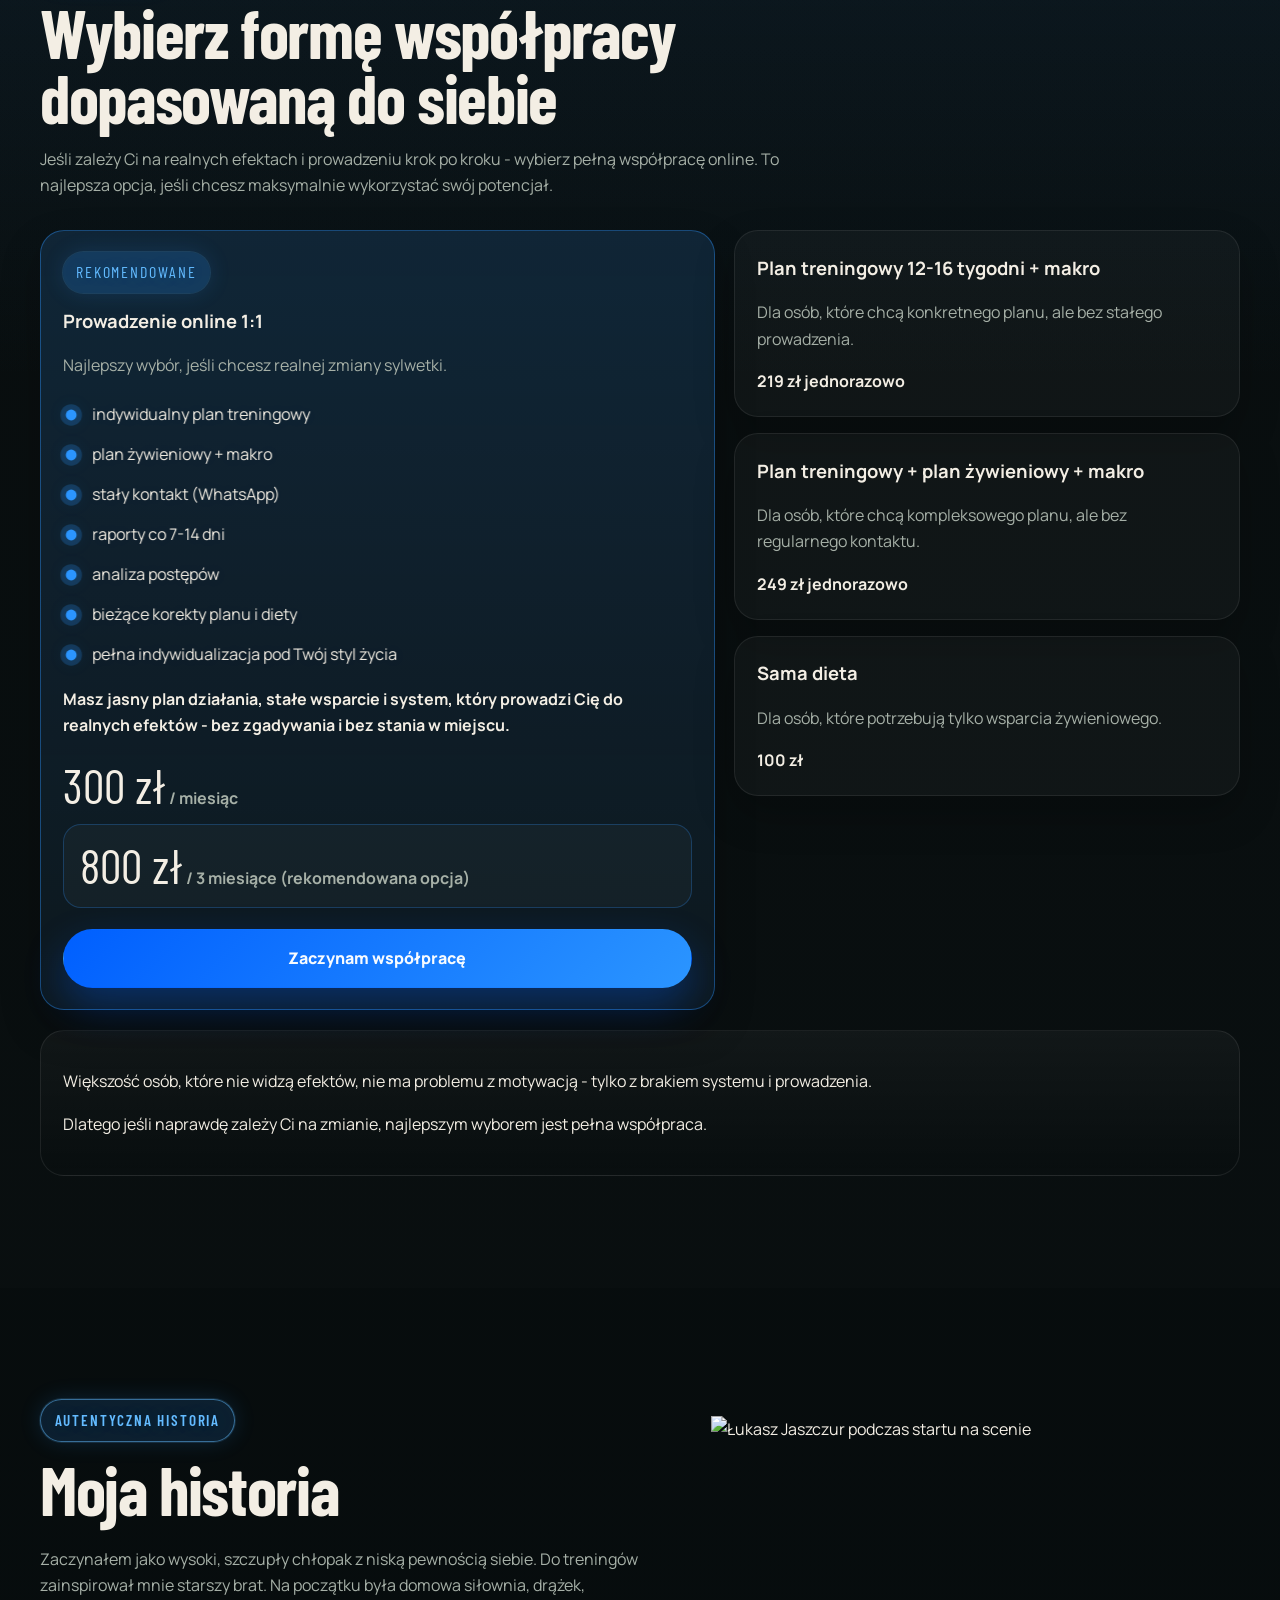
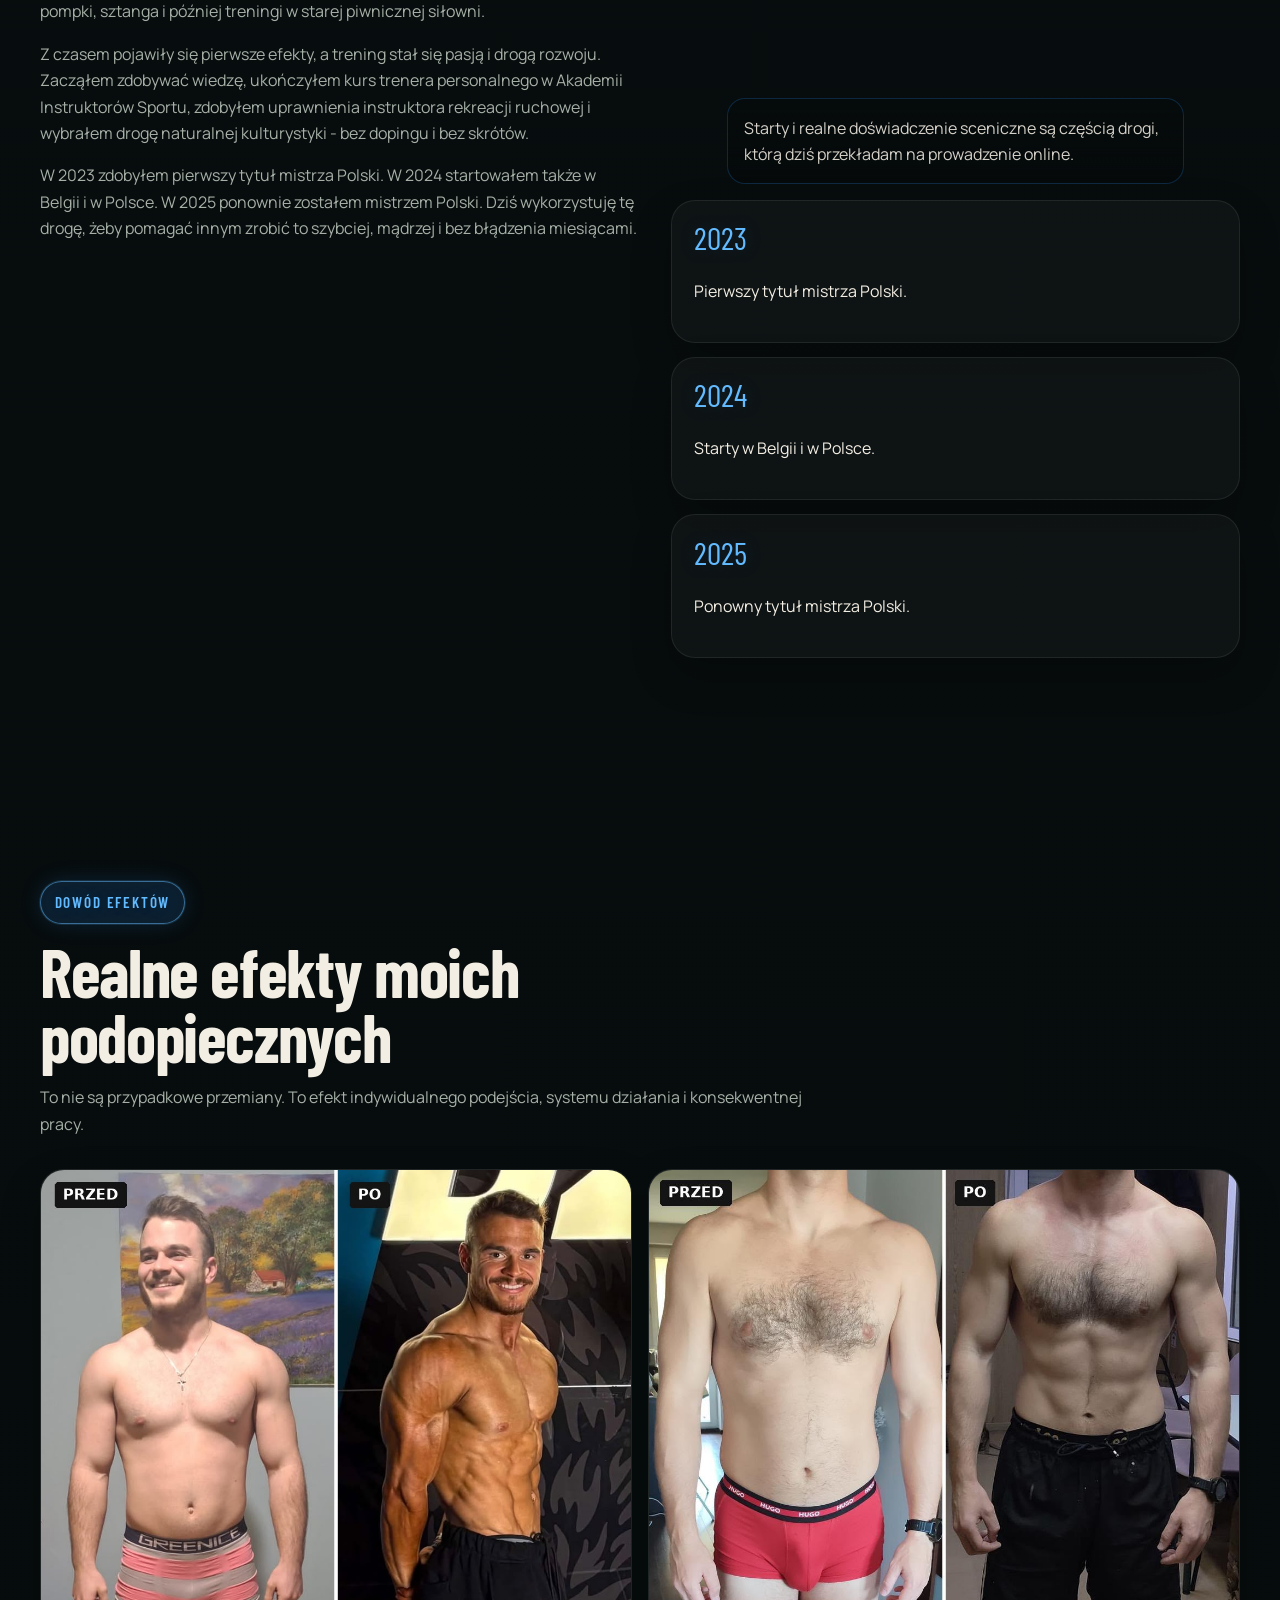
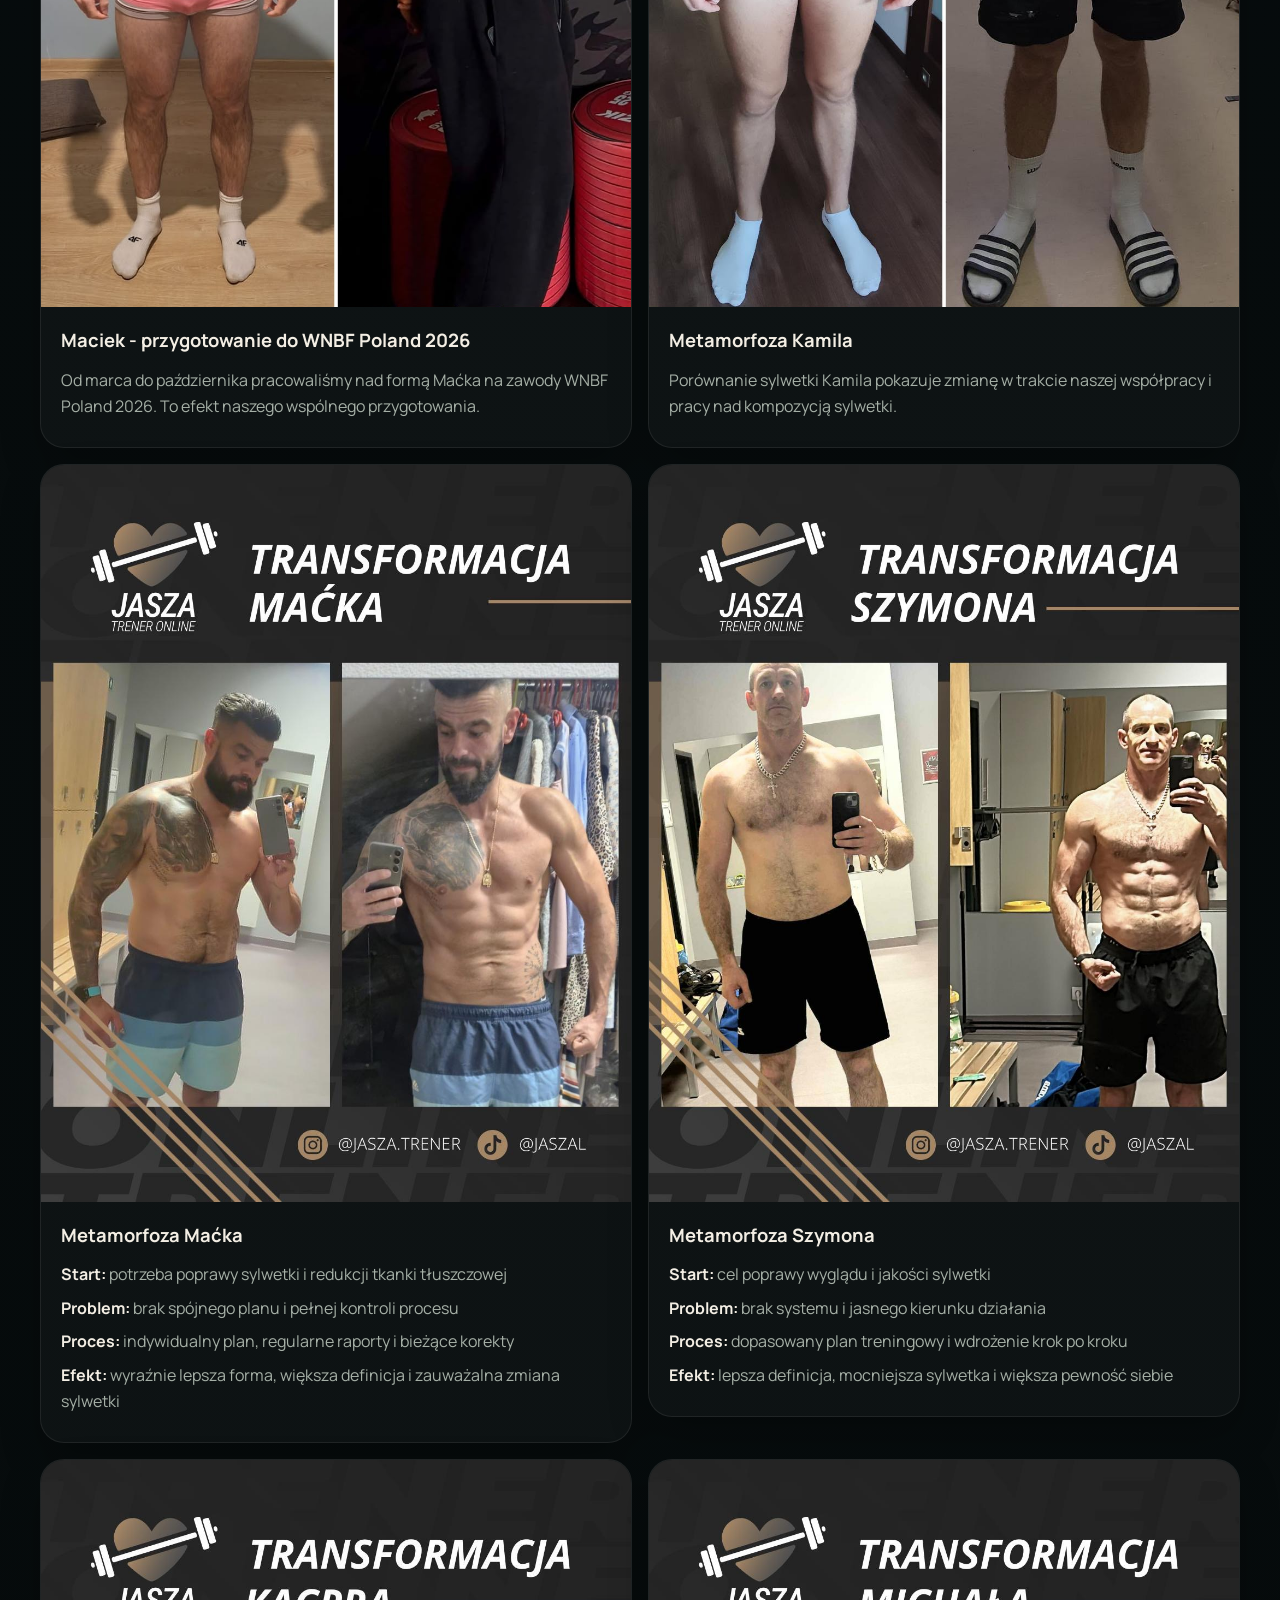
==== commit 42446f55: "zdjęcia certyfikatów" ====
--- a/index.html
+++ b/index.html
@@ -29,7 +29,7 @@
     />
     <meta name="theme-color" content="#0a0f10" />
     <title>Trener personalny online 1:1 | Łukasz Jaszczur</title>
-    <link rel="stylesheet" href="./styles.css?v=20261122-reviews-1" />
+    <link rel="stylesheet" href="./styles.css?v=20261123-credentials-1" />
   </head>
   <body>
     <a class="skip-link" href="#hero">Przejdź do treści</a>
@@ -471,11 +471,93 @@
             <span class="section-tag">Kwalifikacje i rozwój</span>
             <h2>Wiedza, którą przekładam na Twój trening</h2>
             <p>
-              Wieloletnią praktykę treningową i pracę z podopiecznymi łączę
-              z dalszą nauką. Rozwijam swój warsztat, żeby świadomie dobierać
-              ćwiczenia i planować trening pod konkretny cel, zamiast opierać
-              się na przypadkowej rozpisce.
-            </p>
+              Kulturystyka od początku była moją pasją. W 2017 roku ukończyłem
+              kurs trenera personalnego w Akademii Instruktorów Sportu S4,
+              żeby lepiej rozumieć anatomię, wzorce ruchowe i prawidłową technikę
+              oraz świadomie dobierać ćwiczenia i planować trening.
+            </p>
+            <p>
+              To był punkt wyjścia. Od tamtej pory stale poszerzam wiedzę,
+              korzystając z dostępnych źródeł, materiałów edukacyjnych i kursów
+              online. Łączę ją z własnym treningiem i praktyką pracy z podopiecznymi.
+            </p>
+          </div>
+
+          <div class="qualification-group-heading" data-reveal>
+            <h3>Akademia Instruktorów Sportu S4</h3>
+            <span>Kurs ukończony w 2017 roku</span>
+          </div>
+
+          <div class="credential-grid" aria-label="Dokumenty ukończenia kursu trenera personalnego S4">
+            <article class="credential-card" data-reveal>
+              <a
+                class="credential-card__link"
+                href="./assets/s4-zaswiadczenie-zanonimizowane.jpg"
+                target="_blank"
+                rel="noopener"
+                data-certificate-open
+                data-certificate-title="Zaświadczenie ukończenia kursu trenera personalnego"
+                data-certificate-meta="Akademia Instruktorów Sportu S4, 15 września 2017 r."
+                aria-label="Powiększ zaświadczenie ukończenia kursu S4"
+              >
+                <span class="credential-card__frame">
+                  <img src="./assets/s4-zaswiadczenie-zanonimizowane.webp" alt="Zaświadczenie ukończenia kursu trenera personalnego przez Łukasza Jaszczura w Akademii Instruktorów Sportu S4, z zamaskowaną datą urodzenia" loading="lazy" decoding="async" width="520" height="735" />
+                </span>
+                <span class="credential-card__caption">
+                  <strong>Zaświadczenie</strong>
+                  <span>Trener personalny &middot; PL</span>
+                  <span class="credential-card__zoom">Powiększ dokument</span>
+                </span>
+              </a>
+            </article>
+
+            <article class="credential-card" data-reveal>
+              <a
+                class="credential-card__link"
+                href="./assets/s4-certyfikat-zanonimizowany.jpg"
+                target="_blank"
+                rel="noopener"
+                data-certificate-open
+                data-certificate-title="Certyfikat trenera personalnego w języku angielskim"
+                data-certificate-meta="Akademia Instruktorów Sportu S4, 15 września 2017 r."
+                aria-label="Powiększ angielski certyfikat ukończenia kursu S4"
+              >
+                <span class="credential-card__frame">
+                  <img src="./assets/s4-certyfikat-zanonimizowany.webp" alt="Angielski certyfikat ukończenia kursu trenera personalnego przez Łukasza Jaszczura w S4, z zamaskowaną datą urodzenia" loading="lazy" decoding="async" width="520" height="735" />
+                </span>
+                <span class="credential-card__caption">
+                  <strong>Certyfikat</strong>
+                  <span>Trener personalny &middot; EN</span>
+                  <span class="credential-card__zoom">Powiększ dokument</span>
+                </span>
+              </a>
+            </article>
+
+            <article class="credential-card credential-card--booklet" data-reveal>
+              <a
+                class="credential-card__link"
+                href="./assets/s4-legitymacja-zanonimizowana.jpg"
+                target="_blank"
+                rel="noopener"
+                data-certificate-open
+                data-certificate-title="Legitymacja instruktora rekreacji ruchowej - trener personalny"
+                data-certificate-meta="Akademia Instruktorów Sportu S4, 15 września 2017 r."
+                aria-label="Powiększ legitymację instruktora S4"
+              >
+                <span class="credential-card__frame">
+                  <img src="./assets/s4-legitymacja-zanonimizowana.webp" alt="Legitymacja instruktora rekreacji ruchowej Łukasza Jaszczura, specjalność trener personalny, z zamaskowaną datą urodzenia" loading="lazy" decoding="async" width="520" height="368" />
+                </span>
+                <span class="credential-card__caption">
+                  <strong>Legitymacja instruktora</strong>
+                  <span>Specjalność: trener personalny</span>
+                  <span class="credential-card__zoom">Powiększ dokument</span>
+                </span>
+              </a>
+            </article>
+          </div>
+
+          <div class="qualification-group-heading qualification-group-heading--recent" data-reveal>
+            <h3>Wybrane nowsze szkolenia</h3>
           </div>
 
           <div class="qualification-grid">
@@ -1717,16 +1799,16 @@
     <dialog class="certificate-viewer" aria-labelledby="certificate-viewer-title">
       <div class="certificate-viewer__top">
         <div>
-          <h2 id="certificate-viewer-title">Certyfikat ukończenia kursu</h2>
+          <h2 id="certificate-viewer-title">Dokument potwierdzający kwalifikacje</h2>
           <p data-certificate-meta></p>
         </div>
-        <button class="certificate-viewer__button" type="button" data-certificate-close aria-label="Zamknij podgląd certyfikatu" autofocus>Zamknij</button>
+        <button class="certificate-viewer__button" type="button" data-certificate-close aria-label="Zamknij podgląd dokumentu" autofocus>Zamknij</button>
       </div>
       <img class="certificate-viewer__image" alt="" />
       <div class="certificate-viewer__controls">
-        <button class="certificate-viewer__button" type="button" data-certificate-prev aria-label="Poprzedni certyfikat">Poprzedni</button>
+        <button class="certificate-viewer__button" type="button" data-certificate-prev aria-label="Poprzedni dokument">Poprzedni</button>
         <span data-certificate-status aria-live="polite"></span>
-        <button class="certificate-viewer__button" type="button" data-certificate-next aria-label="Następny certyfikat">Następny</button>
+        <button class="certificate-viewer__button" type="button" data-certificate-next aria-label="Następny dokument">Następny</button>
       </div>
       <a class="certificate-viewer__original" target="_blank" rel="noopener" data-certificate-original>Otwórz w pełnym rozmiarze</a>
     </dialog>
--- a/styles.css
+++ b/styles.css
@@ -1459,6 +1459,115 @@
   gap: 1.5rem;
 }
 
+.qualification-group-heading {
+  display: flex;
+  flex-wrap: wrap;
+  align-items: baseline;
+  justify-content: space-between;
+  gap: 0.5rem 1rem;
+  margin-bottom: 1rem;
+}
+
+.qualification-group-heading h3 {
+  margin: 0;
+  font-family: "Barlow Condensed", sans-serif;
+  font-size: clamp(1.4rem, 2.3vw, 1.8rem);
+  line-height: 1.2;
+}
+
+.qualification-group-heading > span {
+  color: var(--accent-warm);
+  font-size: 0.875rem;
+}
+
+.qualification-group-heading--recent {
+  margin-top: 2rem;
+}
+
+.credential-grid {
+  display: grid;
+  grid-template-columns: repeat(2, minmax(0, 1fr));
+  gap: 0.85rem;
+}
+
+.credential-card {
+  min-width: 0;
+  overflow: hidden;
+  border: 1px solid var(--line-strong);
+  border-radius: var(--radius-md);
+  background: #0d1b27;
+}
+
+.credential-card--booklet {
+  grid-column: 1 / -1;
+}
+
+.credential-card__link {
+  display: flex;
+  flex-direction: column;
+  height: 100%;
+}
+
+.credential-card__frame {
+  position: relative;
+  display: block;
+  flex: none;
+  aspect-ratio: 3 / 4;
+  overflow: hidden;
+  background: linear-gradient(145deg, #f4f6f8, #dbe3ec);
+}
+
+.credential-card__frame img {
+  position: absolute;
+  inset: 0.65rem;
+  width: calc(100% - 1.3rem);
+  height: calc(100% - 1.3rem);
+  object-fit: contain;
+  filter: drop-shadow(0 4px 8px rgba(7, 16, 30, 0.16));
+}
+
+.credential-card--booklet .credential-card__frame {
+  aspect-ratio: 1.8;
+}
+
+.credential-card__caption {
+  display: flex;
+  flex: 1;
+  flex-direction: column;
+  gap: 0.35rem;
+  padding: 0.9rem;
+  border-top: 1px solid var(--line-strong);
+}
+
+.credential-card__caption strong {
+  font-size: 0.95rem;
+  line-height: 1.4;
+}
+
+.credential-card__caption > span {
+  color: var(--muted);
+  font-size: 0.875rem;
+  line-height: 1.5;
+}
+
+.credential-card__caption > .credential-card__zoom {
+  margin-top: auto;
+  padding-top: 0.4rem;
+  color: var(--accent-warm);
+  font-weight: 700;
+  text-decoration: underline;
+  text-underline-offset: 0.2em;
+}
+
+.credential-card__link:hover .credential-card__zoom {
+  color: #fff;
+}
+
+.credential-card:has(.credential-card__link:focus-visible) {
+  outline: 3px solid var(--accent-warm);
+  outline-offset: 3px;
+}
+
 .section--qualifications .section-heading h2 {
   font-size: clamp(2rem, 4.5vw, 3.25rem);
 }
@@ -2449,6 +2558,14 @@
 }
 
 @media (max-width: 359px) {
+  .credential-card__caption {
+    padding: 0.75rem;
+  }
+
+  .credential-card__caption strong {
+    font-size: 0.875rem;
+  }
+
   .review-card__initial {
     display: none;
   }
@@ -3428,6 +3545,29 @@
 }
 
 @media (min-width: 720px) {
+  .credential-grid {
+    grid-template-columns: repeat(3, minmax(0, 1fr));
+    gap: 1.25rem;
+  }
+
+  .credential-card--booklet {
+    grid-column: auto;
+  }
+
+  .credential-card .credential-card__frame {
+    aspect-ratio: 4 / 3;
+  }
+
+  .credential-card__frame img {
+    inset: 1rem;
+    width: calc(100% - 2rem);
+    height: calc(100% - 2rem);
+  }
+
+  .credential-card__caption {
+    padding: 1.15rem;
+  }
+
   .qualification-grid {
     grid-template-columns: repeat(2, minmax(0, 1fr));
   }
